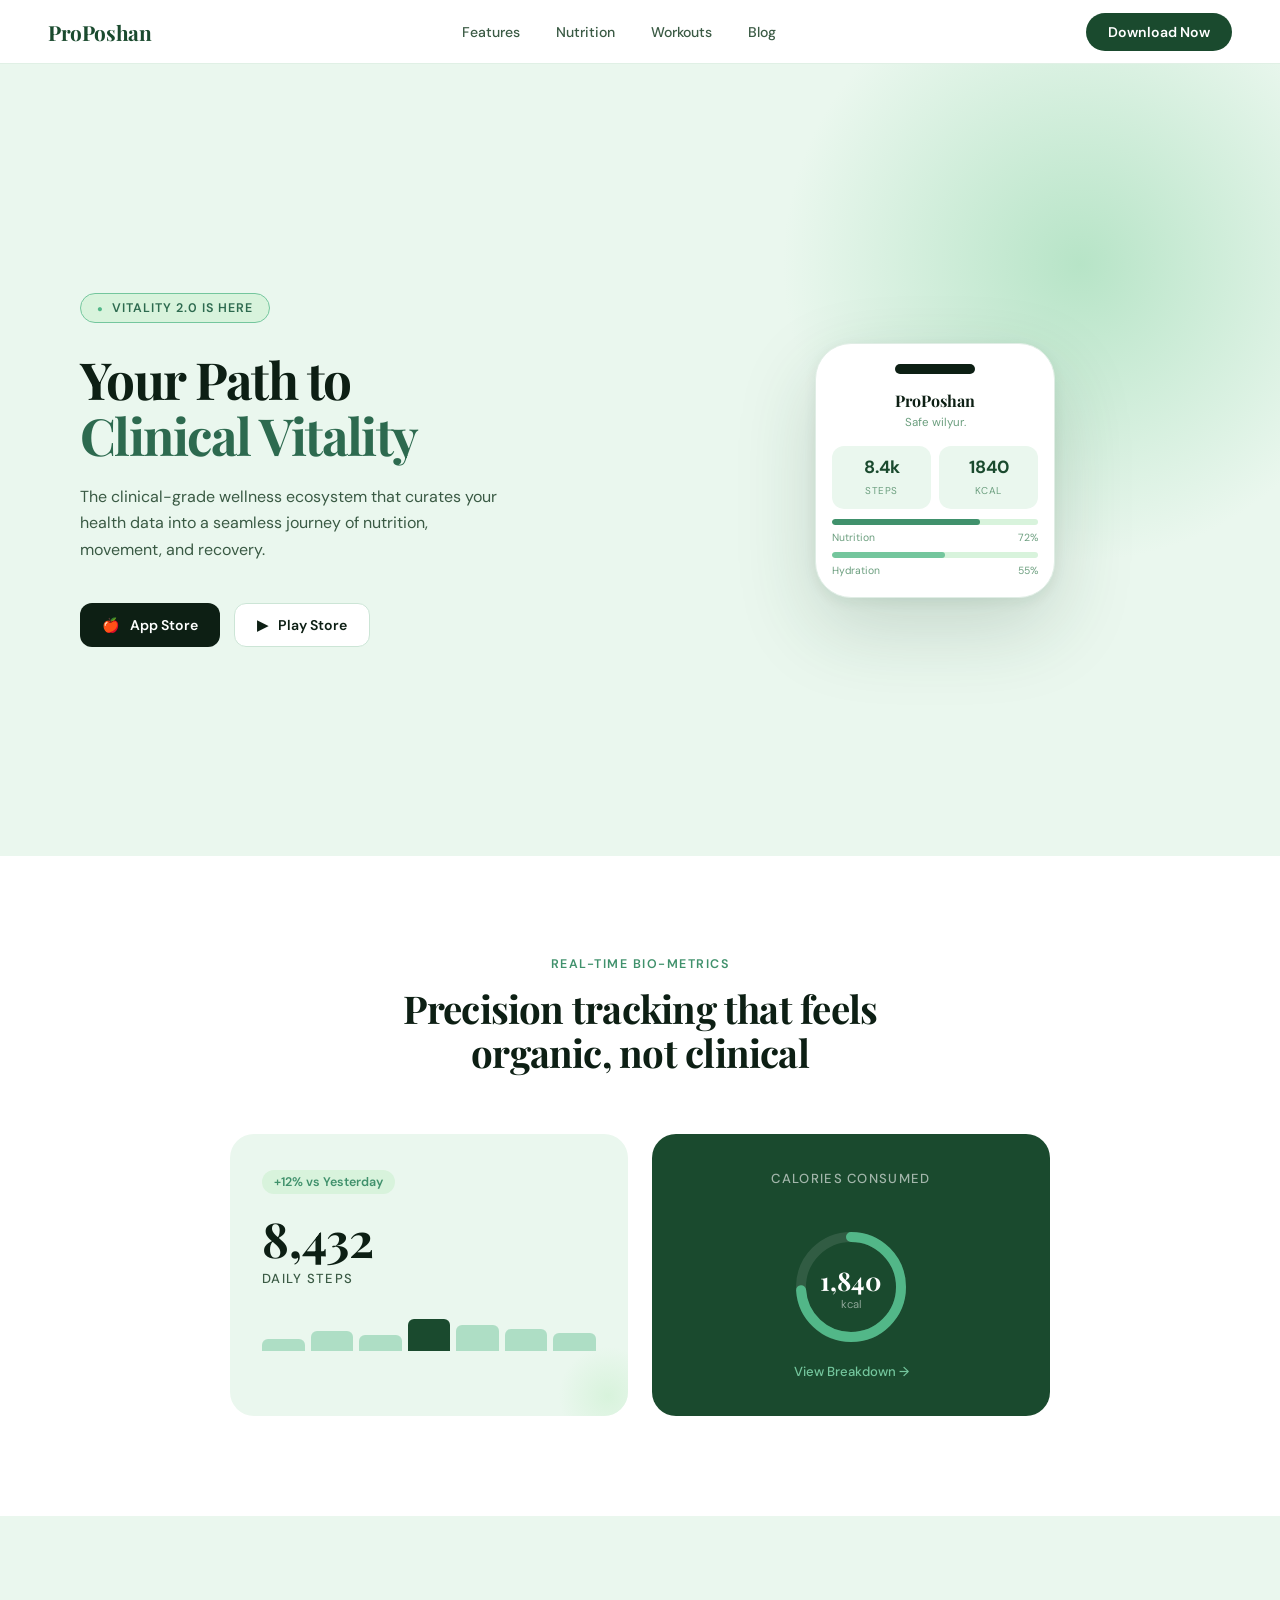
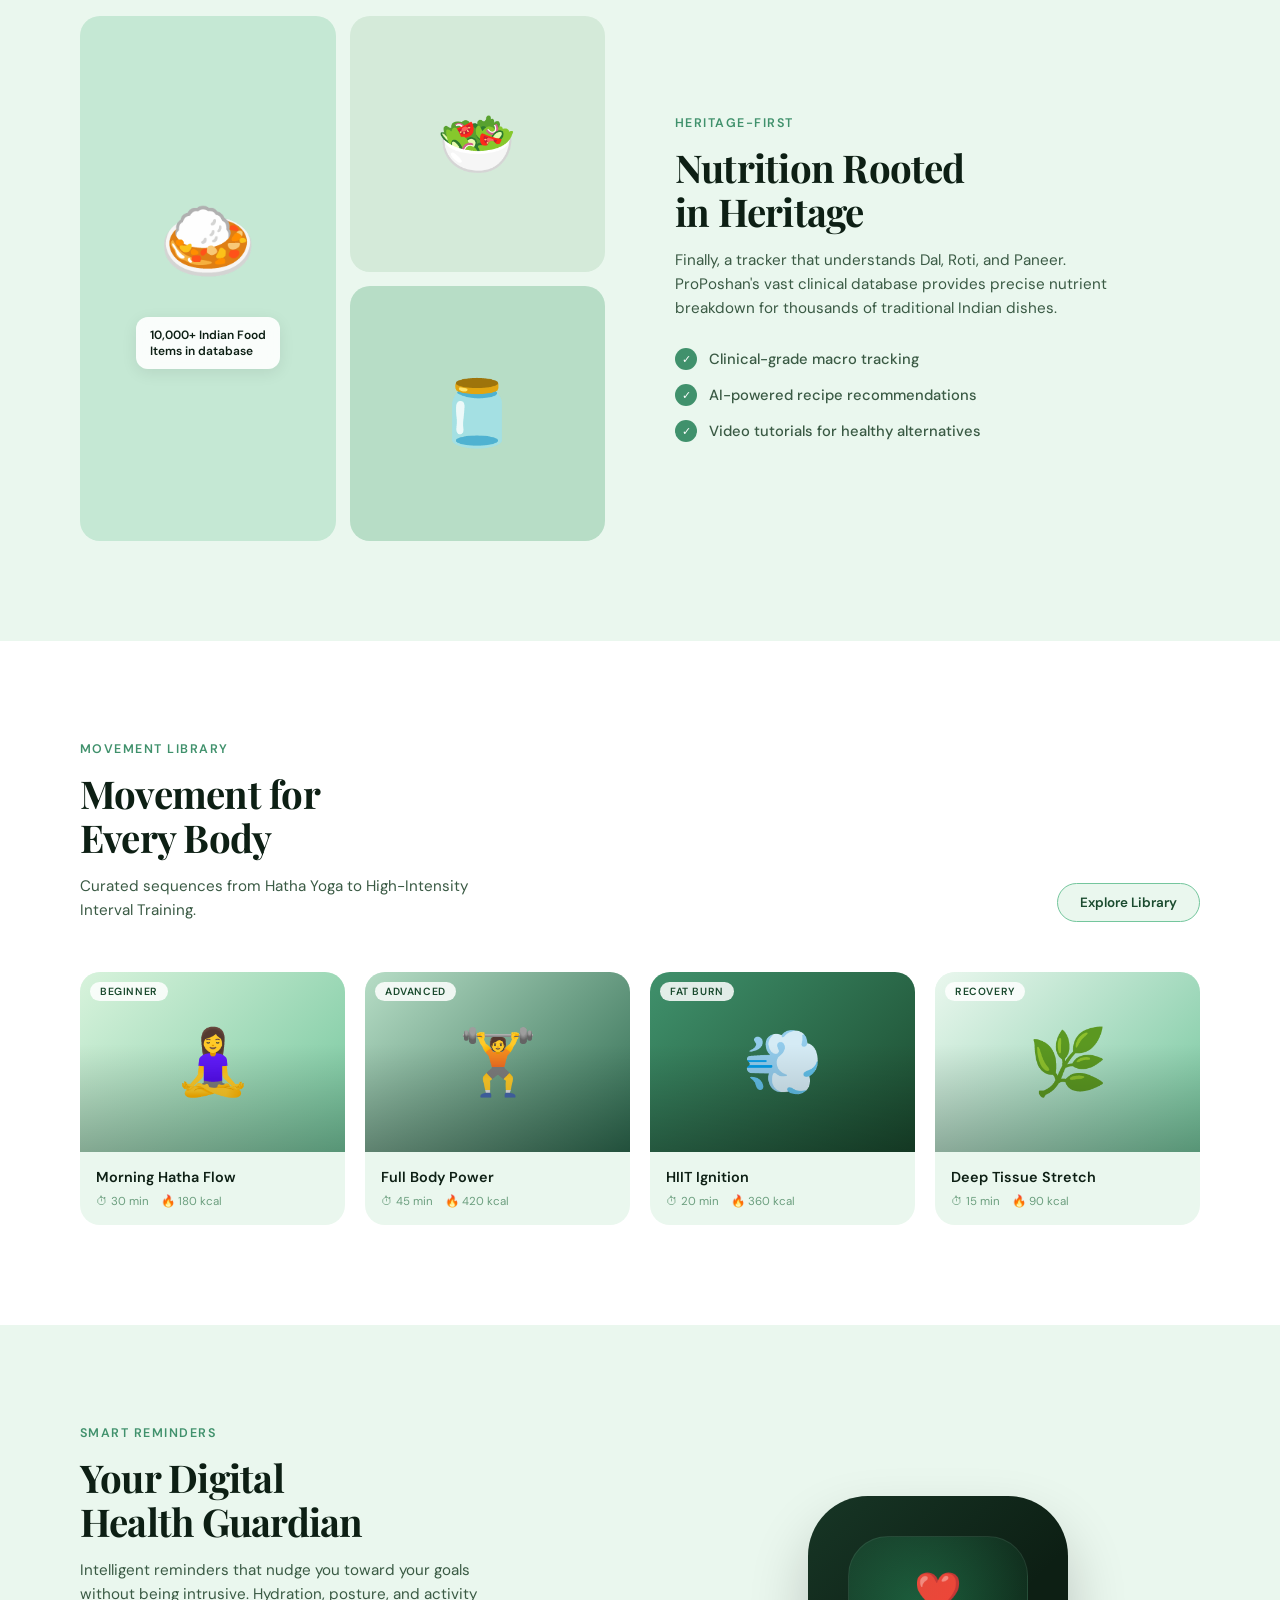
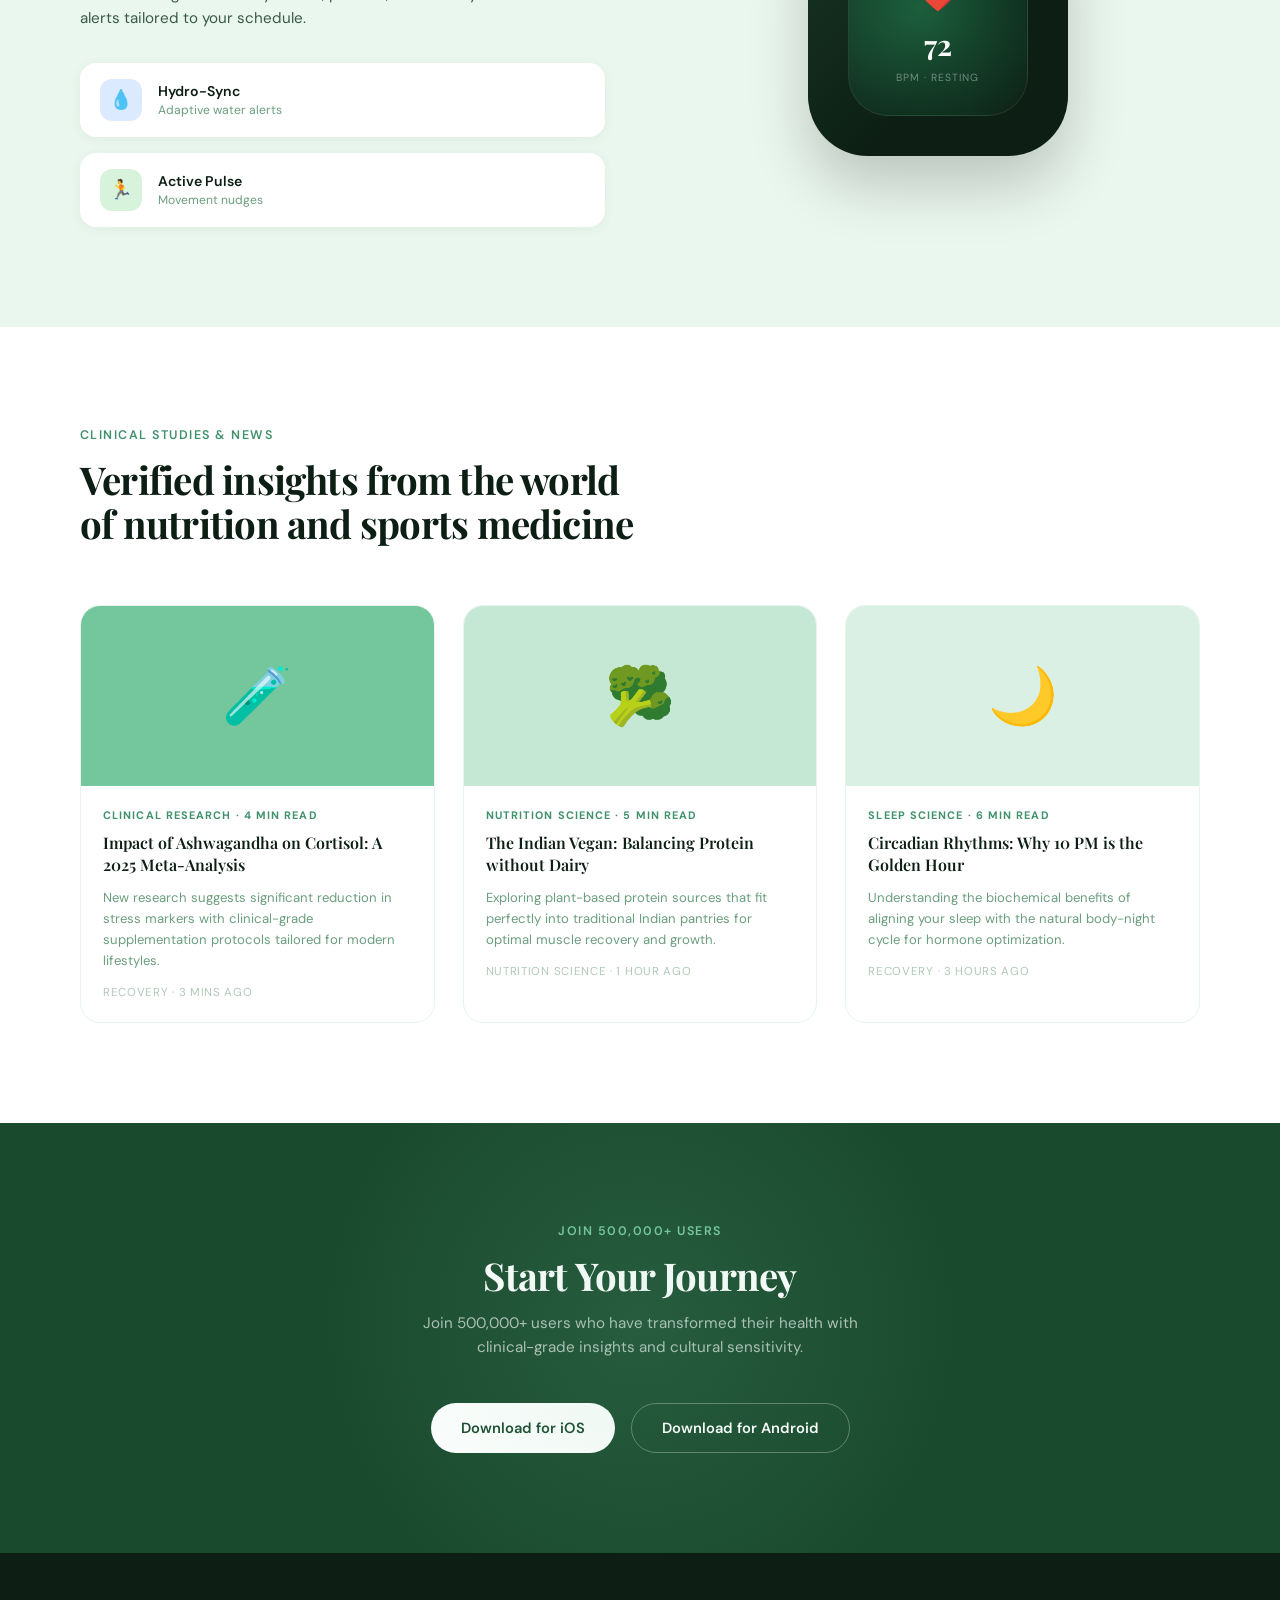
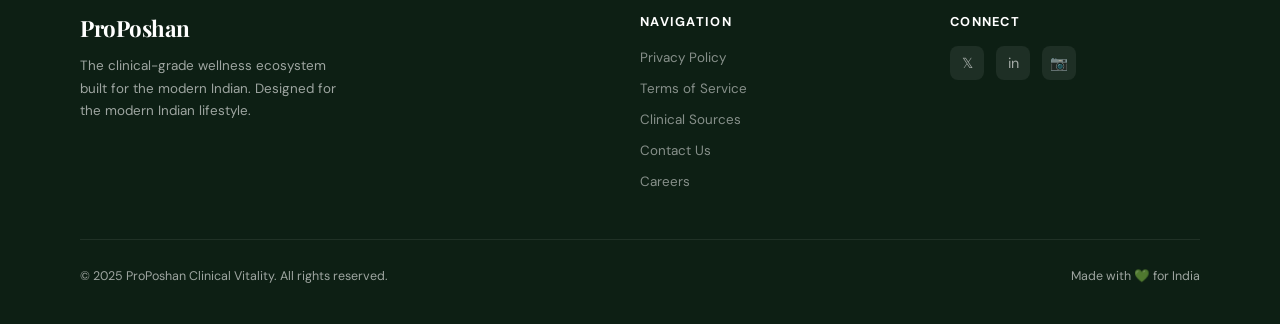
==== index.html @ 13b4c75a "Rename Homepage.html to index.html" ====
<!DOCTYPE html>
<html lang="en">
<head>
<meta charset="UTF-8">
<meta name="viewport" content="width=device-width, initial-scale=1.0">
<title>ProPoshan — Your Path to Clinical Vitality</title>
<link href="https://fonts.googleapis.com/css2?family=Playfair+Display:wght@400;600;700&family=DM+Sans:wght@300;400;500;600&display=swap" rel="stylesheet">
<style>
  :root {
    --green-deep: #1a4a2e;
    --green-mid: #2d6a4f;
    --green-bright: #40916c;
    --green-light: #74c69d;
    --green-pale: #d8f3dc;
    --green-bg: #eaf7ee;
    --white: #ffffff;
    --text-dark: #0d1f14;
    --text-mid: #3a5a44;
    --text-light: #6b9e7e;
    --accent: #52b788;
  }

  * { margin: 0; padding: 0; box-sizing: border-box; }

  body {
    font-family: 'DM Sans', sans-serif;
    background: var(--white);
    color: var(--text-dark);
    overflow-x: hidden;
  }

  /* NAV */
  nav {
    position: sticky;
    top: 0;
    z-index: 100;
    background: rgba(255,255,255,0.92);
    backdrop-filter: blur(14px);
    padding: 0 48px;
    height: 64px;
    display: flex;
    align-items: center;
    justify-content: space-between;
    border-bottom: 1px solid #e0f0e5;
  }
  .nav-logo {
    font-family: 'Playfair Display', serif;
    font-size: 1.3rem;
    font-weight: 700;
    color: var(--green-deep);
    letter-spacing: -0.02em;
  }
  .nav-links {
    display: flex;
    gap: 36px;
    list-style: none;
  }
  .nav-links a {
    text-decoration: none;
    font-size: 0.88rem;
    font-weight: 500;
    color: var(--text-mid);
    transition: color 0.2s;
  }
  .nav-links a:hover { color: var(--green-deep); }
  .nav-cta {
    background: var(--green-deep);
    color: var(--white);
    border: none;
    border-radius: 100px;
    padding: 10px 22px;
    font-size: 0.88rem;
    font-weight: 600;
    font-family: 'DM Sans', sans-serif;
    cursor: pointer;
    transition: background 0.2s, transform 0.15s;
  }
  .nav-cta:hover { background: var(--green-mid); transform: translateY(-1px); }

  /* HERO */
  .hero {
    background: var(--green-bg);
    min-height: 88vh;
    display: grid;
    grid-template-columns: 1fr 1fr;
    align-items: center;
    padding: 80px 80px 60px;
    gap: 60px;
    position: relative;
    overflow: hidden;
  }
  .hero::before {
    content: '';
    position: absolute;
    width: 600px; height: 600px;
    background: radial-gradient(circle, #b7e4c7 0%, transparent 70%);
    top: -100px; right: -100px;
    border-radius: 50%;
    pointer-events: none;
  }
  .hero-badge {
    display: inline-flex;
    align-items: center;
    gap: 8px;
    background: var(--green-pale);
    border: 1px solid var(--green-light);
    border-radius: 100px;
    padding: 6px 16px;
    font-size: 0.78rem;
    font-weight: 600;
    color: var(--green-mid);
    text-transform: uppercase;
    letter-spacing: 0.08em;
    margin-bottom: 28px;
  }
  .hero-badge::before { content: '●'; font-size: 0.6rem; color: var(--accent); }
  .hero-title {
    font-family: 'Playfair Display', serif;
    font-size: clamp(2.6rem, 4vw, 3.8rem);
    font-weight: 700;
    line-height: 1.1;
    color: var(--text-dark);
    margin-bottom: 20px;
    letter-spacing: -0.03em;
  }
  .hero-title span { color: var(--green-mid); }
  .hero-subtitle {
    font-size: 1rem;
    color: var(--text-mid);
    line-height: 1.65;
    max-width: 420px;
    margin-bottom: 40px;
    font-weight: 400;
  }
  .hero-buttons { display: flex; gap: 14px; }
  .btn-store {
    display: flex;
    align-items: center;
    gap: 10px;
    background: var(--text-dark);
    color: var(--white);
    border-radius: 12px;
    padding: 12px 22px;
    font-size: 0.88rem;
    font-weight: 600;
    font-family: 'DM Sans', sans-serif;
    cursor: pointer;
    border: none;
    transition: transform 0.15s, opacity 0.2s;
  }
  .btn-store:hover { transform: translateY(-2px); opacity: 0.9; }
  .btn-store.light {
    background: var(--white);
    color: var(--text-dark);
    border: 1.5px solid #cce5d6;
  }

  /* HERO PHONE MOCKUP */
  .hero-visual {
    display: flex;
    justify-content: center;
    align-items: center;
    position: relative;
    z-index: 1;
  }
  .phone-frame {
    width: 240px;
    background: var(--white);
    border-radius: 36px;
    box-shadow: 0 30px 80px rgba(26,74,46,0.18), 0 4px 16px rgba(26,74,46,0.08);
    padding: 20px 16px;
    position: relative;
    border: 1px solid #e0ede5;
    animation: float 3.5s ease-in-out infinite;
  }
  @keyframes float {
    0%, 100% { transform: translateY(0); }
    50% { transform: translateY(-10px); }
  }
  .phone-notch {
    width: 80px; height: 10px;
    background: var(--text-dark);
    border-radius: 10px;
    margin: 0 auto 16px;
  }
  .phone-app-name {
    font-family: 'Playfair Display', serif;
    font-size: 1rem;
    font-weight: 700;
    color: var(--text-dark);
    text-align: center;
    margin-bottom: 4px;
  }
  .phone-tagline {
    font-size: 0.72rem;
    color: var(--text-light);
    text-align: center;
    margin-bottom: 16px;
  }
  .phone-stat-row {
    display: flex;
    gap: 8px;
    margin-bottom: 10px;
  }
  .phone-stat {
    flex: 1;
    background: var(--green-bg);
    border-radius: 12px;
    padding: 10px;
    text-align: center;
  }
  .phone-stat .num {
    font-size: 1.1rem;
    font-weight: 700;
    color: var(--green-deep);
    display: block;
  }
  .phone-stat .lbl {
    font-size: 0.62rem;
    color: var(--text-light);
    text-transform: uppercase;
    letter-spacing: 0.05em;
  }
  .phone-progress-bar {
    background: var(--green-pale);
    border-radius: 100px;
    height: 6px;
    margin-bottom: 6px;
    overflow: hidden;
  }
  .phone-progress-fill {
    height: 100%;
    background: var(--green-bright);
    border-radius: 100px;
  }
  .phone-label-row {
    display: flex;
    justify-content: space-between;
    font-size: 0.65rem;
    color: var(--text-light);
    margin-top: 2px;
  }

  /* SECTION BASE */
  section { padding: 100px 80px; }
  .section-label {
    font-size: 0.78rem;
    font-weight: 600;
    text-transform: uppercase;
    letter-spacing: 0.12em;
    color: var(--green-bright);
    margin-bottom: 14px;
  }
  .section-title {
    font-family: 'Playfair Display', serif;
    font-size: clamp(2rem, 3vw, 2.8rem);
    font-weight: 700;
    color: var(--text-dark);
    letter-spacing: -0.02em;
    line-height: 1.15;
    margin-bottom: 14px;
  }
  .section-sub {
    font-size: 0.95rem;
    color: var(--text-mid);
    line-height: 1.6;
    max-width: 440px;
  }

  /* BIOMETRICS */
  .biometrics {
    background: var(--white);
    text-align: center;
  }
  .biometrics .section-sub { margin: 0 auto; }
  .bio-cards {
    display: grid;
    grid-template-columns: 1fr 1fr;
    gap: 24px;
    margin-top: 60px;
    max-width: 820px;
    margin-left: auto;
    margin-right: auto;
  }
  .bio-card {
    background: var(--green-bg);
    border-radius: 24px;
    padding: 36px 32px;
    text-align: left;
    position: relative;
    overflow: hidden;
    transition: transform 0.2s;
  }
  .bio-card:hover { transform: translateY(-4px); }
  .bio-card::after {
    content: '';
    position: absolute;
    bottom: -30px; right: -30px;
    width: 100px; height: 100px;
    background: radial-gradient(circle, var(--green-pale) 0%, transparent 70%);
    border-radius: 50%;
  }
  .bio-change {
    font-size: 0.78rem;
    font-weight: 600;
    color: var(--green-bright);
    background: var(--green-pale);
    border-radius: 100px;
    padding: 4px 12px;
    display: inline-block;
    margin-bottom: 20px;
  }
  .bio-big-num {
    font-family: 'Playfair Display', serif;
    font-size: 3rem;
    font-weight: 700;
    color: var(--text-dark);
    line-height: 1;
    margin-bottom: 8px;
  }
  .bio-label {
    font-size: 0.82rem;
    font-weight: 500;
    color: var(--text-mid);
    text-transform: uppercase;
    letter-spacing: 0.1em;
    margin-bottom: 24px;
  }
  .bio-bars { display: flex; gap: 6px; align-items: flex-end; height: 40px; }
  .bio-bar {
    flex: 1;
    border-radius: 6px 6px 0 0;
    background: var(--green-light);
    opacity: 0.5;
    transition: opacity 0.2s;
  }
  .bio-bar.active { opacity: 1; background: var(--green-deep); }

  .bio-ring-card {
    background: var(--green-deep);
    border-radius: 24px;
    padding: 36px 32px;
    text-align: left;
    position: relative;
    overflow: hidden;
    color: var(--white);
    display: flex;
    flex-direction: column;
    justify-content: center;
    align-items: center;
    gap: 16px;
  }
  .bio-ring-card .bio-label { color: rgba(255,255,255,0.6); }
  .ring-container {
    position: relative;
    width: 120px; height: 120px;
  }
  .ring-container svg { transform: rotate(-90deg); }
  .ring-center-text {
    position: absolute;
    inset: 0;
    display: flex;
    flex-direction: column;
    align-items: center;
    justify-content: center;
  }
  .ring-center-text .num {
    font-family: 'Playfair Display', serif;
    font-size: 1.6rem;
    font-weight: 700;
    color: var(--white);
  }
  .ring-center-text .unit { font-size: 0.7rem; color: rgba(255,255,255,0.5); }
  .view-breakdown {
    font-size: 0.82rem;
    font-weight: 500;
    color: var(--green-light);
    cursor: pointer;
  }

  /* NUTRITION */
  .nutrition {
    background: var(--green-bg);
    display: grid;
    grid-template-columns: 1fr 1fr;
    gap: 70px;
    align-items: center;
  }
  .nutrition-images {
    display: grid;
    grid-template-columns: 1fr 1fr;
    gap: 14px;
  }
  .nutrition-img {
    border-radius: 20px;
    overflow: hidden;
    aspect-ratio: 1;
    background: var(--green-light);
    display: flex;
    align-items: center;
    justify-content: center;
    font-size: 3rem;
  }
  .nutrition-img:first-child { grid-row: span 2; aspect-ratio: auto; }
  .nutrition-img img {
    width: 100%; height: 100%; object-fit: cover;
    display: block;
  }
  .db-badge {
    background: rgba(255,255,255,0.9);
    backdrop-filter: blur(10px);
    border-radius: 12px;
    padding: 10px 14px;
    font-size: 0.75rem;
    font-weight: 600;
    color: var(--text-dark);
    margin-top: 12px;
    display: inline-block;
    box-shadow: 0 4px 16px rgba(0,0,0,0.08);
  }
  .features-list { margin-top: 28px; display: flex; flex-direction: column; gap: 14px; }
  .feature-item {
    display: flex;
    align-items: center;
    gap: 12px;
    font-size: 0.92rem;
    color: var(--text-mid);
    font-weight: 500;
  }
  .feature-check {
    width: 22px; height: 22px;
    background: var(--green-bright);
    border-radius: 50%;
    display: flex; align-items: center; justify-content: center;
    flex-shrink: 0;
    color: white;
    font-size: 0.7rem;
  }

  /* MOVEMENT */
  .movement { background: var(--white); }
  .movement-header {
    display: flex;
    justify-content: space-between;
    align-items: flex-end;
    margin-bottom: 50px;
  }
  .explore-btn {
    background: var(--green-bg);
    border: 1.5px solid var(--green-light);
    border-radius: 100px;
    padding: 10px 22px;
    font-size: 0.84rem;
    font-weight: 600;
    color: var(--green-deep);
    cursor: pointer;
    font-family: 'DM Sans', sans-serif;
    transition: background 0.2s;
  }
  .explore-btn:hover { background: var(--green-pale); }
  .workout-grid {
    display: grid;
    grid-template-columns: repeat(4, 1fr);
    gap: 20px;
  }
  .workout-card {
    border-radius: 20px;
    overflow: hidden;
    background: var(--green-bg);
    transition: transform 0.2s;
    cursor: pointer;
  }
  .workout-card:hover { transform: scale(1.02); }
  .workout-thumb {
    height: 180px;
    background: var(--green-light);
    display: flex;
    align-items: center;
    justify-content: center;
    font-size: 4rem;
    position: relative;
    overflow: hidden;
  }
  .workout-thumb-bg {
    position: absolute;
    inset: 0;
    background: linear-gradient(to bottom, transparent 40%, rgba(0,0,0,0.25));
  }
  .workout-tag {
    position: absolute;
    top: 10px; left: 10px;
    background: rgba(255,255,255,0.85);
    border-radius: 100px;
    padding: 3px 10px;
    font-size: 0.65rem;
    font-weight: 600;
    color: var(--green-deep);
    text-transform: uppercase;
    letter-spacing: 0.06em;
  }
  .workout-info { padding: 16px; }
  .workout-name {
    font-weight: 600;
    font-size: 0.9rem;
    color: var(--text-dark);
    margin-bottom: 8px;
  }
  .workout-meta { display: flex; gap: 12px; }
  .workout-meta span {
    font-size: 0.72rem;
    color: var(--text-light);
    display: flex;
    align-items: center;
    gap: 4px;
  }

  /* GUARDIAN */
  .guardian {
    background: var(--green-bg);
    display: grid;
    grid-template-columns: 1fr 1fr;
    gap: 70px;
    align-items: center;
  }
  .guardian-content {}
  .guardian-features { display: flex; flex-direction: column; gap: 16px; margin-top: 32px; }
  .guardian-feature {
    display: flex;
    align-items: center;
    gap: 16px;
    background: var(--white);
    border-radius: 16px;
    padding: 16px 20px;
    box-shadow: 0 2px 12px rgba(26,74,46,0.06);
  }
  .guardian-feature .icon {
    width: 42px; height: 42px;
    border-radius: 12px;
    display: flex; align-items: center; justify-content: center;
    font-size: 1.2rem;
    flex-shrink: 0;
  }
  .icon-blue { background: #dbeafe; }
  .icon-green { background: var(--green-pale); }
  .guardian-feature .name {
    font-weight: 600;
    font-size: 0.88rem;
    color: var(--text-dark);
  }
  .guardian-feature .desc {
    font-size: 0.76rem;
    color: var(--text-light);
    margin-top: 2px;
  }
  .guardian-watch {
    display: flex;
    justify-content: center;
    align-items: center;
  }
  .watch-visual {
    width: 260px; height: 260px;
    background: var(--text-dark);
    border-radius: 60px;
    display: flex;
    align-items: center;
    justify-content: center;
    box-shadow: 0 30px 60px rgba(0,0,0,0.2);
    position: relative;
    overflow: hidden;
  }
  .watch-visual::before {
    content: '';
    position: absolute;
    inset: 0;
    background: linear-gradient(135deg, rgba(64,145,108,0.2) 0%, transparent 60%);
  }
  .watch-screen {
    width: 180px; height: 180px;
    background: radial-gradient(circle at 40% 40%, #1a5c3a, #0d1f14);
    border-radius: 40px;
    display: flex;
    flex-direction: column;
    align-items: center;
    justify-content: center;
    gap: 8px;
    border: 1px solid rgba(255,255,255,0.08);
  }
  .watch-heart { font-size: 2.4rem; }
  .watch-bpm {
    font-family: 'Playfair Display', serif;
    font-size: 1.8rem;
    font-weight: 700;
    color: var(--white);
  }
  .watch-bpm-label {
    font-size: 0.65rem;
    color: rgba(255,255,255,0.4);
    text-transform: uppercase;
    letter-spacing: 0.1em;
  }

  /* NEWS */
  .news { background: var(--white); }
  .news-grid {
    display: grid;
    grid-template-columns: repeat(3, 1fr);
    gap: 28px;
    margin-top: 60px;
  }
  .news-card {
    border-radius: 20px;
    overflow: hidden;
    border: 1px solid #e8f4ec;
    transition: box-shadow 0.2s;
    cursor: pointer;
  }
  .news-card:hover { box-shadow: 0 12px 40px rgba(26,74,46,0.1); }
  .news-thumb {
    height: 180px;
    background: var(--green-light);
    display: flex;
    align-items: center;
    justify-content: center;
    font-size: 3.5rem;
  }
  .news-body { padding: 22px; }
  .news-tag {
    font-size: 0.68rem;
    font-weight: 700;
    color: var(--green-bright);
    text-transform: uppercase;
    letter-spacing: 0.1em;
    margin-bottom: 10px;
  }
  .news-title {
    font-family: 'Playfair Display', serif;
    font-size: 1rem;
    font-weight: 600;
    color: var(--text-dark);
    line-height: 1.4;
    margin-bottom: 10px;
  }
  .news-excerpt {
    font-size: 0.82rem;
    color: var(--text-light);
    line-height: 1.6;
    margin-bottom: 14px;
  }
  .news-meta {
    font-size: 0.72rem;
    color: #b0c8b8;
    text-transform: uppercase;
    letter-spacing: 0.06em;
  }

  /* CTA */
  .cta-section {
    background: var(--green-deep);
    text-align: center;
    padding: 100px 80px;
    position: relative;
    overflow: hidden;
  }
  .cta-section::before {
    content: '';
    position: absolute;
    top: -150px; left: 50%;
    transform: translateX(-50%);
    width: 700px; height: 700px;
    background: radial-gradient(circle, rgba(116,198,157,0.15) 0%, transparent 65%);
    border-radius: 50%;
    pointer-events: none;
  }
  .cta-section .section-title { color: var(--white); }
  .cta-section .section-sub { color: rgba(255,255,255,0.65); margin: 0 auto 44px; max-width: 480px; }
  .cta-buttons { display: flex; gap: 16px; justify-content: center; }
  .cta-btn {
    border-radius: 100px;
    padding: 14px 30px;
    font-size: 0.92rem;
    font-weight: 600;
    font-family: 'DM Sans', sans-serif;
    cursor: pointer;
    border: none;
    transition: transform 0.15s, opacity 0.2s;
  }
  .cta-btn:hover { transform: translateY(-2px); opacity: 0.9; }
  .cta-btn.primary { background: var(--white); color: var(--green-deep); }
  .cta-btn.secondary {
    background: transparent;
    color: var(--white);
    border: 1.5px solid rgba(255,255,255,0.3);
  }

  /* FOOTER */
  footer {
    background: #0d1f14;
    color: rgba(255,255,255,0.6);
    padding: 60px 80px 40px;
  }
  .footer-grid {
    display: grid;
    grid-template-columns: 2fr 1fr 1fr;
    gap: 60px;
    margin-bottom: 48px;
  }
  .footer-brand .nav-logo { color: var(--white); font-size: 1.4rem; margin-bottom: 12px; display: block; }
  .footer-brand p { font-size: 0.84rem; line-height: 1.65; max-width: 260px; }
  .footer-col h4 {
    font-size: 0.8rem;
    font-weight: 700;
    text-transform: uppercase;
    letter-spacing: 0.1em;
    color: var(--white);
    margin-bottom: 16px;
  }
  .footer-col ul { list-style: none; display: flex; flex-direction: column; gap: 10px; }
  .footer-col ul li a {
    text-decoration: none;
    font-size: 0.84rem;
    color: rgba(255,255,255,0.5);
    transition: color 0.2s;
  }
  .footer-col ul li a:hover { color: var(--green-light); }
  .footer-bottom {
    border-top: 1px solid rgba(255,255,255,0.08);
    padding-top: 28px;
    display: flex;
    justify-content: space-between;
    align-items: center;
    font-size: 0.78rem;
  }
  .social-links { display: flex; gap: 12px; }
  .social-link {
    width: 34px; height: 34px;
    border-radius: 8px;
    background: rgba(255,255,255,0.07);
    display: flex; align-items: center; justify-content: center;
    cursor: pointer;
    transition: background 0.2s;
    font-size: 0.9rem;
  }
  .social-link:hover { background: rgba(255,255,255,0.14); }

  /* ANIMATIONS */
  @keyframes fadeInUp {
    from { opacity: 0; transform: translateY(28px); }
    to { opacity: 1; transform: translateY(0); }
  }
  .hero-content > * {
    animation: fadeInUp 0.6s ease both;
  }
  .hero-content > *:nth-child(1) { animation-delay: 0.05s; }
  .hero-content > *:nth-child(2) { animation-delay: 0.15s; }
  .hero-content > *:nth-child(3) { animation-delay: 0.25s; }
  .hero-content > *:nth-child(4) { animation-delay: 0.35s; }

  /* RESPONSIVE HELPERS */
  @media (max-width: 900px) {
    nav { padding: 0 24px; }
    section { padding: 70px 28px; }
    .hero { grid-template-columns: 1fr; padding: 60px 28px; text-align: center; }
    .hero-subtitle { margin: 0 auto 36px; }
    .hero-buttons { justify-content: center; }
    .hero-visual { display: none; }
    .nutrition, .guardian { grid-template-columns: 1fr; }
    .bio-cards { grid-template-columns: 1fr; }
    .workout-grid { grid-template-columns: 1fr 1fr; }
    .news-grid { grid-template-columns: 1fr; }
    .footer-grid { grid-template-columns: 1fr; gap: 36px; }
    .movement-header { flex-direction: column; align-items: flex-start; gap: 16px; }
  }
</style>
</head>
<body>

<!-- NAV -->
<nav>
  <span class="nav-logo">ProPoshan</span>
  <ul class="nav-links">
    <li><a href="#">Features</a></li>
    <li><a href="#">Nutrition</a></li>
    <li><a href="#">Workouts</a></li>
    <li><a href="#">Blog</a></li>
  </ul>
  <button class="nav-cta">Download Now</button>
</nav>

<!-- HERO -->
<section class="hero" style="padding: 80px 80px 60px;">
  <div class="hero-content">
    <div class="hero-badge">Vitality 2.0 is here</div>
    <h1 class="hero-title">Your Path to<br><span>Clinical Vitality</span></h1>
    <p class="hero-subtitle">The clinical-grade wellness ecosystem that curates your health data into a seamless journey of nutrition, movement, and recovery.</p>
    <div class="hero-buttons">
      <button class="btn-store">
        <span>🍎</span> App Store
      </button>
      <button class="btn-store light">
        <span>▶</span> Play Store
      </button>
    </div>
  </div>
  <div class="hero-visual">
    <div class="phone-frame">
      <div class="phone-notch"></div>
      <div class="phone-app-name">ProPoshan</div>
      <div class="phone-tagline">Safe wilyur.</div>
      <div class="phone-stat-row">
        <div class="phone-stat">
          <span class="num">8.4k</span>
          <span class="lbl">Steps</span>
        </div>
        <div class="phone-stat">
          <span class="num">1840</span>
          <span class="lbl">kcal</span>
        </div>
      </div>
      <div class="phone-progress-bar"><div class="phone-progress-fill" style="width:72%"></div></div>
      <div class="phone-label-row"><span>Nutrition</span><span>72%</span></div>
      <div style="height:8px"></div>
      <div class="phone-progress-bar"><div class="phone-progress-fill" style="width:55%;background:#74c69d"></div></div>
      <div class="phone-label-row"><span>Hydration</span><span>55%</span></div>
    </div>
  </div>
</section>

<!-- BIOMETRICS -->
<section class="biometrics">
  <div class="section-label">Real-time Bio-Metrics</div>
  <h2 class="section-title">Precision tracking that feels<br>organic, not clinical</h2>
  <div class="bio-cards">
    <div class="bio-card">
      <span class="bio-change">+12% vs Yesterday</span>
      <div class="bio-big-num">8,432</div>
      <div class="bio-label">Daily Steps</div>
      <div class="bio-bars">
        <div class="bio-bar" style="height:30%"></div>
        <div class="bio-bar" style="height:50%"></div>
        <div class="bio-bar" style="height:40%"></div>
        <div class="bio-bar active" style="height:80%"></div>
        <div class="bio-bar" style="height:65%"></div>
        <div class="bio-bar" style="height:55%"></div>
        <div class="bio-bar" style="height:45%"></div>
      </div>
    </div>
    <div class="bio-ring-card">
      <div class="bio-label">Calories Consumed</div>
      <div class="ring-container">
        <svg width="120" height="120" viewBox="0 0 120 120">
          <circle cx="60" cy="60" r="50" fill="none" stroke="rgba(255,255,255,0.1)" stroke-width="10"/>
          <circle cx="60" cy="60" r="50" fill="none" stroke="#52b788" stroke-width="10"
            stroke-dasharray="314" stroke-dashoffset="82" stroke-linecap="round"/>
        </svg>
        <div class="ring-center-text">
          <span class="num">1,840</span>
          <span class="unit">kcal</span>
        </div>
      </div>
      <div class="view-breakdown">View Breakdown →</div>
    </div>
  </div>
</section>

<!-- NUTRITION -->
<section class="nutrition">
  <div class="nutrition-images">
    <div class="nutrition-img" style="height:100%;background:#c5e8d4;font-size:5rem;flex-direction:column;gap:12px;">
      🍛
      <div class="db-badge">10,000+ Indian Food<br>Items in database</div>
    </div>
    <div class="nutrition-img" style="background:#d4ead9;font-size:4rem;">🥗</div>
    <div class="nutrition-img" style="background:#b7ddc6;font-size:4rem;">🫙</div>
  </div>
  <div>
    <div class="section-label">Heritage-First</div>
    <h2 class="section-title">Nutrition Rooted<br>in Heritage</h2>
    <p class="section-sub">Finally, a tracker that understands Dal, Roti, and Paneer. ProPoshan's vast clinical database provides precise nutrient breakdown for thousands of traditional Indian dishes.</p>
    <div class="features-list">
      <div class="feature-item">
        <div class="feature-check">✓</div>
        Clinical-grade macro tracking
      </div>
      <div class="feature-item">
        <div class="feature-check">✓</div>
        AI-powered recipe recommendations
      </div>
      <div class="feature-item">
        <div class="feature-check">✓</div>
        Video tutorials for healthy alternatives
      </div>
    </div>
  </div>
</section>

<!-- MOVEMENT -->
<section class="movement">
  <div class="movement-header">
    <div>
      <div class="section-label">Movement Library</div>
      <h2 class="section-title">Movement for<br>Every Body</h2>
      <p class="section-sub">Curated sequences from Hatha Yoga to High-Intensity Interval Training.</p>
    </div>
    <button class="explore-btn">Explore Library</button>
  </div>
  <div class="workout-grid">
    <div class="workout-card">
      <div class="workout-thumb" style="background:linear-gradient(135deg,#d8f3dc,#74c69d);">
        🧘‍♀️
        <div class="workout-thumb-bg"></div>
        <div class="workout-tag">Beginner</div>
      </div>
      <div class="workout-info">
        <div class="workout-name">Morning Hatha Flow</div>
        <div class="workout-meta">
          <span>⏱ 30 min</span>
          <span>🔥 180 kcal</span>
        </div>
      </div>
    </div>
    <div class="workout-card">
      <div class="workout-thumb" style="background:linear-gradient(135deg,#b7ddc6,#2d6a4f);">
        🏋️
        <div class="workout-thumb-bg"></div>
        <div class="workout-tag">Advanced</div>
      </div>
      <div class="workout-info">
        <div class="workout-name">Full Body Power</div>
        <div class="workout-meta">
          <span>⏱ 45 min</span>
          <span>🔥 420 kcal</span>
        </div>
      </div>
    </div>
    <div class="workout-card">
      <div class="workout-thumb" style="background:linear-gradient(135deg,#40916c,#1a4a2e);">
        💨
        <div class="workout-thumb-bg"></div>
        <div class="workout-tag">Fat Burn</div>
      </div>
      <div class="workout-info">
        <div class="workout-name">HIIT Ignition</div>
        <div class="workout-meta">
          <span>⏱ 20 min</span>
          <span>🔥 360 kcal</span>
        </div>
      </div>
    </div>
    <div class="workout-card">
      <div class="workout-thumb" style="background:linear-gradient(135deg,#eaf7ee,#74c69d);">
        🌿
        <div class="workout-thumb-bg"></div>
        <div class="workout-tag">Recovery</div>
      </div>
      <div class="workout-info">
        <div class="workout-name">Deep Tissue Stretch</div>
        <div class="workout-meta">
          <span>⏱ 15 min</span>
          <span>🔥 90 kcal</span>
        </div>
      </div>
    </div>
  </div>
</section>

<!-- GUARDIAN -->
<section class="guardian">
  <div class="guardian-content">
    <div class="section-label">Smart Reminders</div>
    <h2 class="section-title">Your Digital<br>Health Guardian</h2>
    <p class="section-sub">Intelligent reminders that nudge you toward your goals without being intrusive. Hydration, posture, and activity alerts tailored to your schedule.</p>
    <div class="guardian-features">
      <div class="guardian-feature">
        <div class="icon icon-blue">💧</div>
        <div>
          <div class="name">Hydro-Sync</div>
          <div class="desc">Adaptive water alerts</div>
        </div>
      </div>
      <div class="guardian-feature">
        <div class="icon icon-green">🏃</div>
        <div>
          <div class="name">Active Pulse</div>
          <div class="desc">Movement nudges</div>
        </div>
      </div>
    </div>
  </div>
  <div class="guardian-watch">
    <div class="watch-visual">
      <div class="watch-screen">
        <div class="watch-heart">❤️</div>
        <div class="watch-bpm">72</div>
        <div class="watch-bpm-label">BPM · Resting</div>
      </div>
    </div>
  </div>
</section>

<!-- NEWS -->
<section class="news">
  <div class="section-label">Clinical Studies & News</div>
  <h2 class="section-title">Verified insights from the world<br>of nutrition and sports medicine</h2>
  <div class="news-grid">
    <div class="news-card">
      <div class="news-thumb">🧪</div>
      <div class="news-body">
        <div class="news-tag">Clinical Research · 4 min read</div>
        <div class="news-title">Impact of Ashwagandha on Cortisol: A 2025 Meta-Analysis</div>
        <div class="news-excerpt">New research suggests significant reduction in stress markers with clinical-grade supplementation protocols tailored for modern lifestyles.</div>
        <div class="news-meta">Recovery · 3 mins ago</div>
      </div>
    </div>
    <div class="news-card">
      <div class="news-thumb" style="background:#c5e8d4;">🥦</div>
      <div class="news-body">
        <div class="news-tag">Nutrition Science · 5 min read</div>
        <div class="news-title">The Indian Vegan: Balancing Protein without Dairy</div>
        <div class="news-excerpt">Exploring plant-based protein sources that fit perfectly into traditional Indian pantries for optimal muscle recovery and growth.</div>
        <div class="news-meta">Nutrition Science · 1 hour ago</div>
      </div>
    </div>
    <div class="news-card">
      <div class="news-thumb" style="background:#daf0e4;">🌙</div>
      <div class="news-body">
        <div class="news-tag">Sleep Science · 6 min read</div>
        <div class="news-title">Circadian Rhythms: Why 10 PM is the Golden Hour</div>
        <div class="news-excerpt">Understanding the biochemical benefits of aligning your sleep with the natural body-night cycle for hormone optimization.</div>
        <div class="news-meta">Recovery · 3 hours ago</div>
      </div>
    </div>
  </div>
</section>

<!-- CTA -->
<section class="cta-section">
  <div class="section-label" style="color:var(--green-light);">Join 500,000+ Users</div>
  <h2 class="section-title">Start Your Journey</h2>
  <p class="section-sub">Join 500,000+ users who have transformed their health with clinical-grade insights and cultural sensitivity.</p>
  <div class="cta-buttons">
    <button class="cta-btn primary">Download for iOS</button>
    <button class="cta-btn secondary">Download for Android</button>
  </div>
</section>

<!-- FOOTER -->
<footer>
  <div class="footer-grid">
    <div class="footer-brand">
      <span class="nav-logo">ProPoshan</span>
      <p>The clinical-grade wellness ecosystem built for the modern Indian. Designed for the modern Indian lifestyle.</p>
    </div>
    <div class="footer-col">
      <h4>Navigation</h4>
      <ul>
        <li><a href="#">Privacy Policy</a></li>
        <li><a href="#">Terms of Service</a></li>
        <li><a href="#">Clinical Sources</a></li>
        <li><a href="#">Contact Us</a></li>
        <li><a href="#">Careers</a></li>
      </ul>
    </div>
    <div class="footer-col">
      <h4>Connect</h4>
      <div class="social-links">
        <div class="social-link">𝕏</div>
        <div class="social-link">in</div>
        <div class="social-link">📷</div>
      </div>
    </div>
  </div>
  <div class="footer-bottom">
    <span>© 2025 ProPoshan Clinical Vitality. All rights reserved.</span>
    <span>Made with 💚 for India</span>
  </div>
</footer>

</body>
</html>
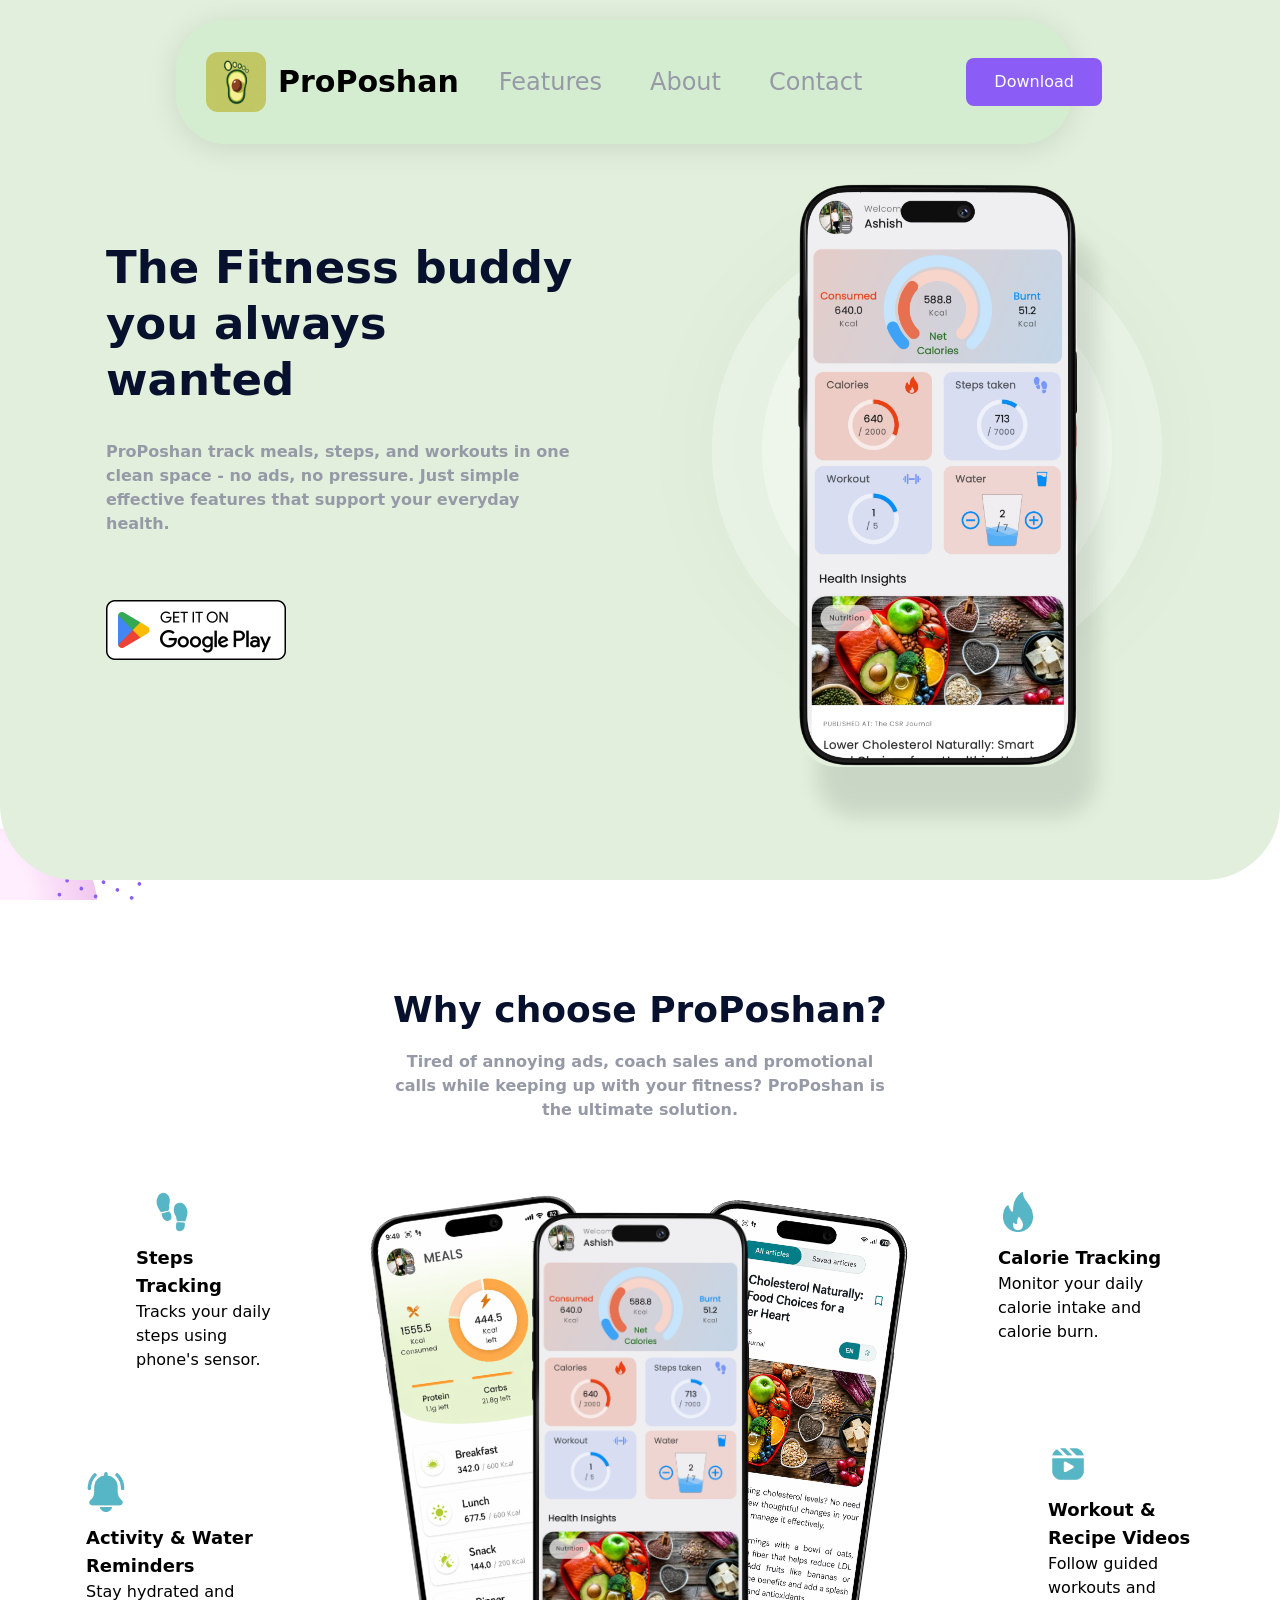
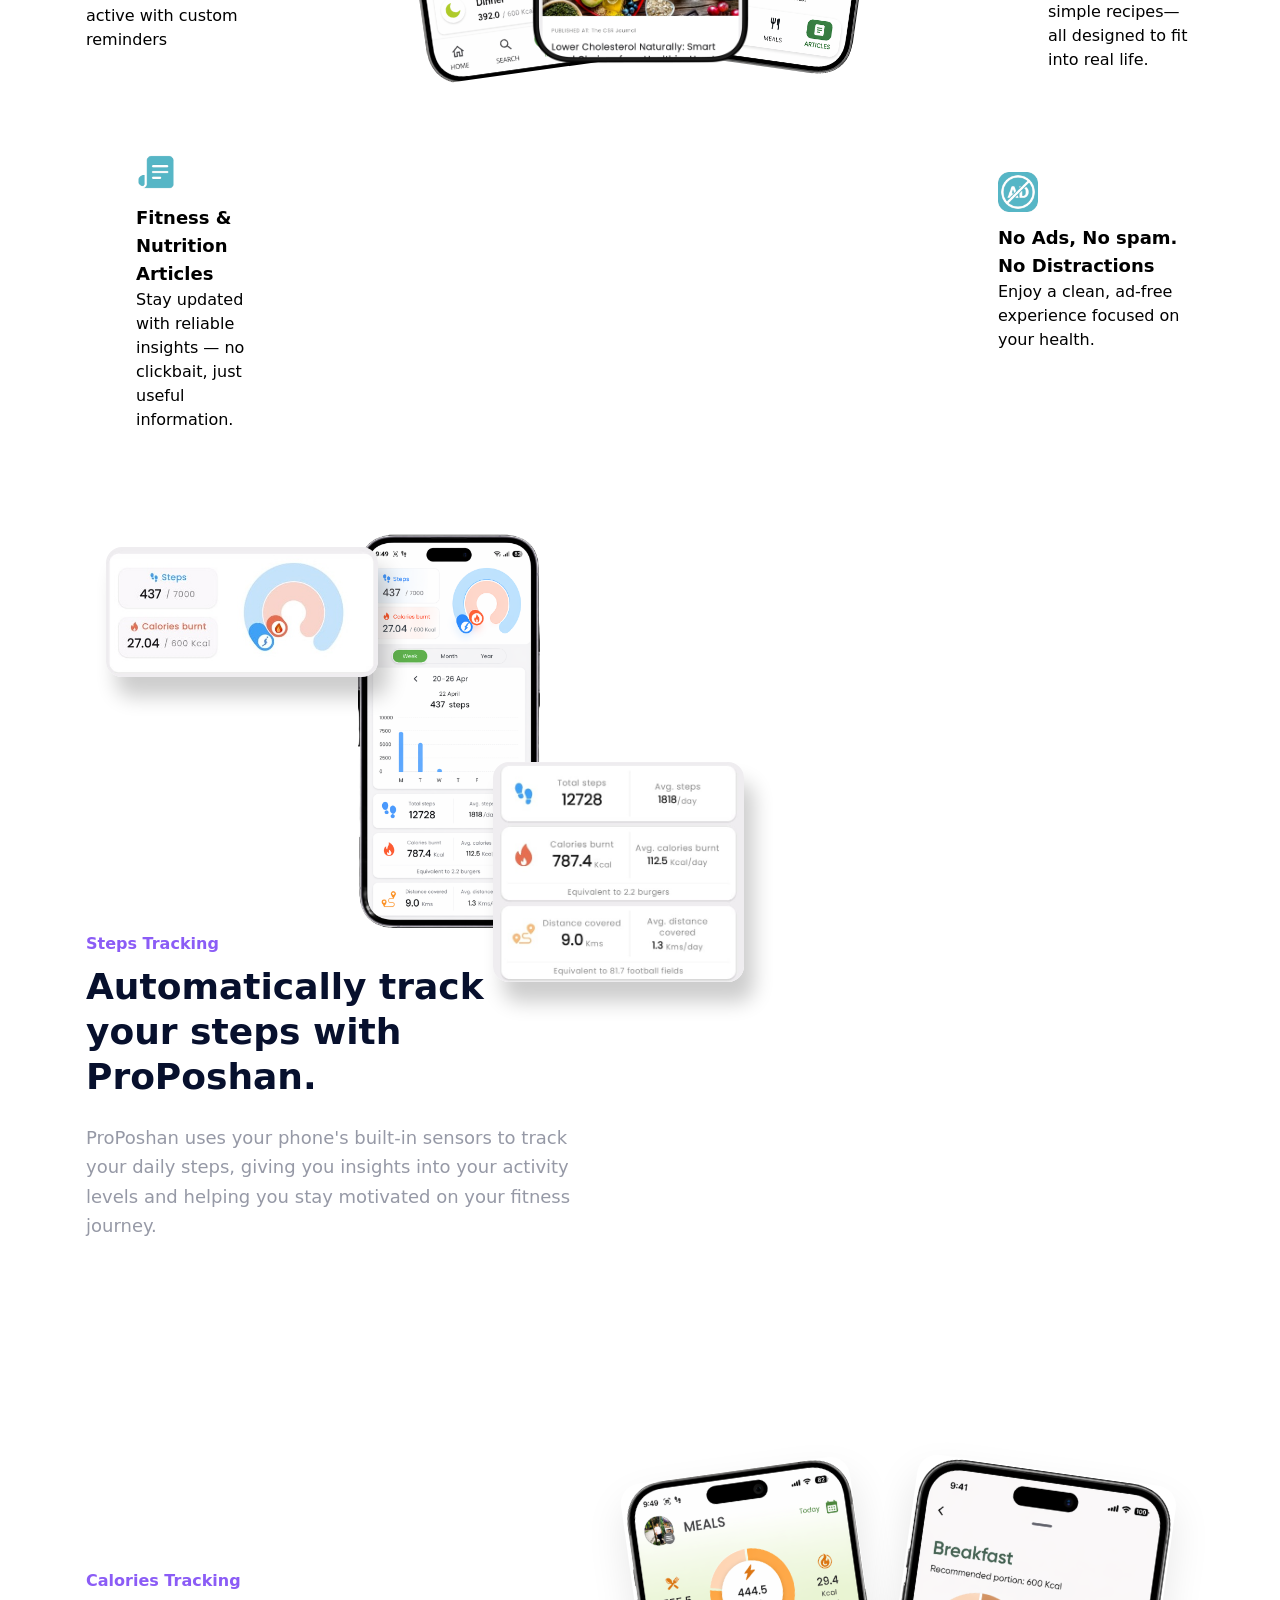
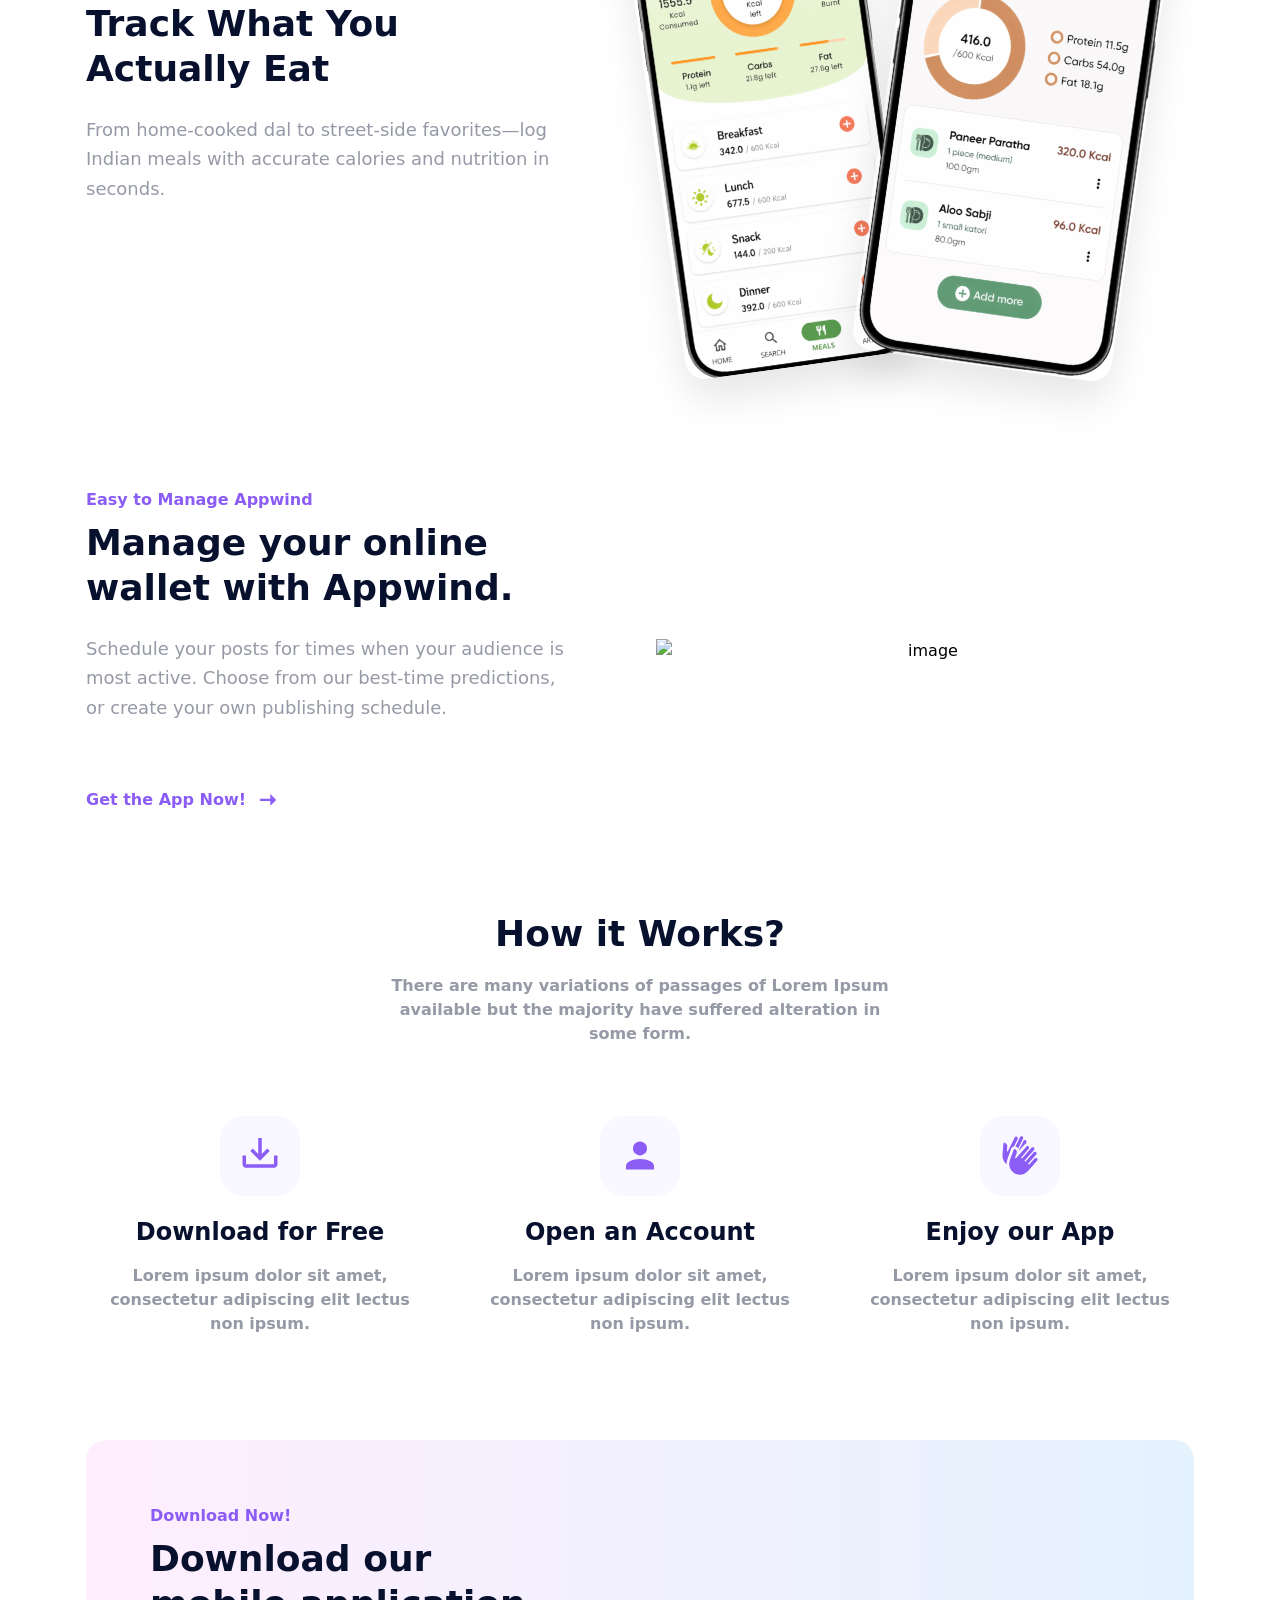
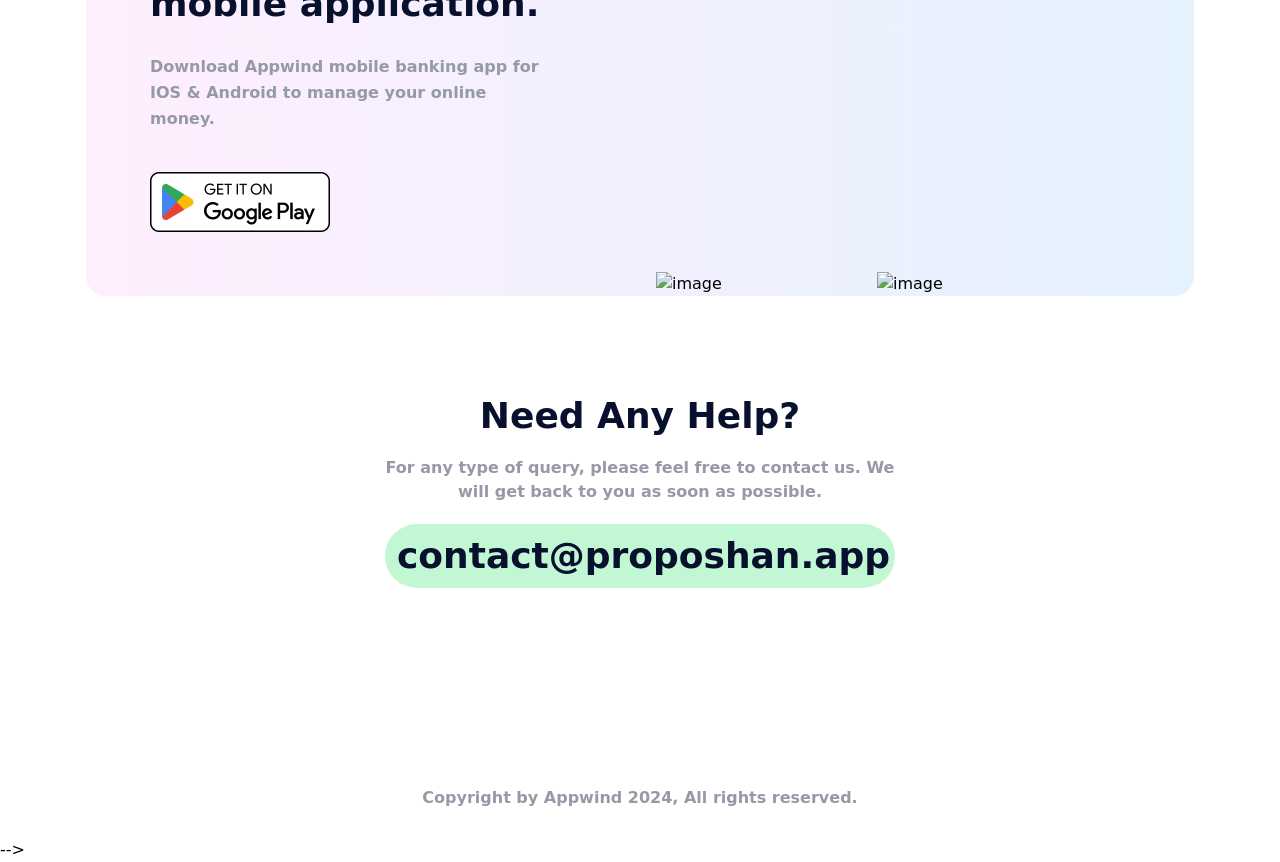
==== commit 2dd70a05: "Add files via upload" ====
--- a/index.html
+++ b/index.html
@@ -1,1079 +1,2257 @@
-<!DOCTYPE html>
-<html lang="en">
+<!doctype html>
+<html lang="en" class="font-roboto">
+
 <head>
-<meta charset="UTF-8">
-<meta name="viewport" content="width=device-width, initial-scale=1.0">
-<title>ProPoshan — Your Path to Clinical Vitality</title>
-<link href="https://fonts.googleapis.com/css2?family=Playfair+Display:wght@400;600;700&family=DM+Sans:wght@300;400;500;600&display=swap" rel="stylesheet">
-<style>
-  :root {
-    --green-deep: #1a4a2e;
-    --green-mid: #2d6a4f;
-    --green-bright: #40916c;
-    --green-light: #74c69d;
-    --green-pale: #d8f3dc;
-    --green-bg: #eaf7ee;
-    --white: #ffffff;
-    --text-dark: #0d1f14;
-    --text-mid: #3a5a44;
-    --text-light: #6b9e7e;
-    --accent: #52b788;
-  }
-
-  * { margin: 0; padding: 0; box-sizing: border-box; }
-
-  body {
-    font-family: 'DM Sans', sans-serif;
-    background: var(--white);
-    color: var(--text-dark);
-    overflow-x: hidden;
-  }
-
-  /* NAV */
-  nav {
-    position: sticky;
-    top: 0;
-    z-index: 100;
-    background: rgba(255,255,255,0.92);
-    backdrop-filter: blur(14px);
-    padding: 0 48px;
-    height: 64px;
-    display: flex;
-    align-items: center;
-    justify-content: space-between;
-    border-bottom: 1px solid #e0f0e5;
-  }
-  .nav-logo {
-    font-family: 'Playfair Display', serif;
-    font-size: 1.3rem;
-    font-weight: 700;
-    color: var(--green-deep);
-    letter-spacing: -0.02em;
-  }
-  .nav-links {
-    display: flex;
-    gap: 36px;
-    list-style: none;
-  }
-  .nav-links a {
-    text-decoration: none;
-    font-size: 0.88rem;
-    font-weight: 500;
-    color: var(--text-mid);
-    transition: color 0.2s;
-  }
-  .nav-links a:hover { color: var(--green-deep); }
-  .nav-cta {
-    background: var(--green-deep);
-    color: var(--white);
-    border: none;
-    border-radius: 100px;
-    padding: 10px 22px;
-    font-size: 0.88rem;
-    font-weight: 600;
-    font-family: 'DM Sans', sans-serif;
-    cursor: pointer;
-    transition: background 0.2s, transform 0.15s;
-  }
-  .nav-cta:hover { background: var(--green-mid); transform: translateY(-1px); }
-
-  /* HERO */
-  .hero {
-    background: var(--green-bg);
-    min-height: 88vh;
-    display: grid;
-    grid-template-columns: 1fr 1fr;
-    align-items: center;
-    padding: 80px 80px 60px;
-    gap: 60px;
-    position: relative;
-    overflow: hidden;
-  }
-  .hero::before {
-    content: '';
-    position: absolute;
-    width: 600px; height: 600px;
-    background: radial-gradient(circle, #b7e4c7 0%, transparent 70%);
-    top: -100px; right: -100px;
-    border-radius: 50%;
-    pointer-events: none;
-  }
-  .hero-badge {
-    display: inline-flex;
-    align-items: center;
-    gap: 8px;
-    background: var(--green-pale);
-    border: 1px solid var(--green-light);
-    border-radius: 100px;
-    padding: 6px 16px;
-    font-size: 0.78rem;
-    font-weight: 600;
-    color: var(--green-mid);
-    text-transform: uppercase;
-    letter-spacing: 0.08em;
-    margin-bottom: 28px;
-  }
-  .hero-badge::before { content: '●'; font-size: 0.6rem; color: var(--accent); }
-  .hero-title {
-    font-family: 'Playfair Display', serif;
-    font-size: clamp(2.6rem, 4vw, 3.8rem);
-    font-weight: 700;
-    line-height: 1.1;
-    color: var(--text-dark);
-    margin-bottom: 20px;
-    letter-spacing: -0.03em;
-  }
-  .hero-title span { color: var(--green-mid); }
-  .hero-subtitle {
-    font-size: 1rem;
-    color: var(--text-mid);
-    line-height: 1.65;
-    max-width: 420px;
-    margin-bottom: 40px;
-    font-weight: 400;
-  }
-  .hero-buttons { display: flex; gap: 14px; }
-  .btn-store {
-    display: flex;
-    align-items: center;
-    gap: 10px;
-    background: var(--text-dark);
-    color: var(--white);
-    border-radius: 12px;
-    padding: 12px 22px;
-    font-size: 0.88rem;
-    font-weight: 600;
-    font-family: 'DM Sans', sans-serif;
-    cursor: pointer;
-    border: none;
-    transition: transform 0.15s, opacity 0.2s;
-  }
-  .btn-store:hover { transform: translateY(-2px); opacity: 0.9; }
-  .btn-store.light {
-    background: var(--white);
-    color: var(--text-dark);
-    border: 1.5px solid #cce5d6;
-  }
-
-  /* HERO PHONE MOCKUP */
-  .hero-visual {
-    display: flex;
-    justify-content: center;
-    align-items: center;
-    position: relative;
-    z-index: 1;
-  }
-  .phone-frame {
-    width: 240px;
-    background: var(--white);
-    border-radius: 36px;
-    box-shadow: 0 30px 80px rgba(26,74,46,0.18), 0 4px 16px rgba(26,74,46,0.08);
-    padding: 20px 16px;
-    position: relative;
-    border: 1px solid #e0ede5;
-    animation: float 3.5s ease-in-out infinite;
-  }
-  @keyframes float {
-    0%, 100% { transform: translateY(0); }
-    50% { transform: translateY(-10px); }
-  }
-  .phone-notch {
-    width: 80px; height: 10px;
-    background: var(--text-dark);
-    border-radius: 10px;
-    margin: 0 auto 16px;
-  }
-  .phone-app-name {
-    font-family: 'Playfair Display', serif;
-    font-size: 1rem;
-    font-weight: 700;
-    color: var(--text-dark);
-    text-align: center;
-    margin-bottom: 4px;
-  }
-  .phone-tagline {
-    font-size: 0.72rem;
-    color: var(--text-light);
-    text-align: center;
-    margin-bottom: 16px;
-  }
-  .phone-stat-row {
-    display: flex;
-    gap: 8px;
-    margin-bottom: 10px;
-  }
-  .phone-stat {
-    flex: 1;
-    background: var(--green-bg);
-    border-radius: 12px;
-    padding: 10px;
-    text-align: center;
-  }
-  .phone-stat .num {
-    font-size: 1.1rem;
-    font-weight: 700;
-    color: var(--green-deep);
-    display: block;
-  }
-  .phone-stat .lbl {
-    font-size: 0.62rem;
-    color: var(--text-light);
-    text-transform: uppercase;
-    letter-spacing: 0.05em;
-  }
-  .phone-progress-bar {
-    background: var(--green-pale);
-    border-radius: 100px;
-    height: 6px;
-    margin-bottom: 6px;
-    overflow: hidden;
-  }
-  .phone-progress-fill {
-    height: 100%;
-    background: var(--green-bright);
-    border-radius: 100px;
-  }
-  .phone-label-row {
-    display: flex;
-    justify-content: space-between;
-    font-size: 0.65rem;
-    color: var(--text-light);
-    margin-top: 2px;
-  }
-
-  /* SECTION BASE */
-  section { padding: 100px 80px; }
-  .section-label {
-    font-size: 0.78rem;
-    font-weight: 600;
-    text-transform: uppercase;
-    letter-spacing: 0.12em;
-    color: var(--green-bright);
-    margin-bottom: 14px;
-  }
-  .section-title {
-    font-family: 'Playfair Display', serif;
-    font-size: clamp(2rem, 3vw, 2.8rem);
-    font-weight: 700;
-    color: var(--text-dark);
-    letter-spacing: -0.02em;
-    line-height: 1.15;
-    margin-bottom: 14px;
-  }
-  .section-sub {
-    font-size: 0.95rem;
-    color: var(--text-mid);
-    line-height: 1.6;
-    max-width: 440px;
-  }
-
-  /* BIOMETRICS */
-  .biometrics {
-    background: var(--white);
-    text-align: center;
-  }
-  .biometrics .section-sub { margin: 0 auto; }
-  .bio-cards {
-    display: grid;
-    grid-template-columns: 1fr 1fr;
-    gap: 24px;
-    margin-top: 60px;
-    max-width: 820px;
-    margin-left: auto;
-    margin-right: auto;
-  }
-  .bio-card {
-    background: var(--green-bg);
-    border-radius: 24px;
-    padding: 36px 32px;
-    text-align: left;
-    position: relative;
-    overflow: hidden;
-    transition: transform 0.2s;
-  }
-  .bio-card:hover { transform: translateY(-4px); }
-  .bio-card::after {
-    content: '';
-    position: absolute;
-    bottom: -30px; right: -30px;
-    width: 100px; height: 100px;
-    background: radial-gradient(circle, var(--green-pale) 0%, transparent 70%);
-    border-radius: 50%;
-  }
-  .bio-change {
-    font-size: 0.78rem;
-    font-weight: 600;
-    color: var(--green-bright);
-    background: var(--green-pale);
-    border-radius: 100px;
-    padding: 4px 12px;
-    display: inline-block;
-    margin-bottom: 20px;
-  }
-  .bio-big-num {
-    font-family: 'Playfair Display', serif;
-    font-size: 3rem;
-    font-weight: 700;
-    color: var(--text-dark);
-    line-height: 1;
-    margin-bottom: 8px;
-  }
-  .bio-label {
-    font-size: 0.82rem;
-    font-weight: 500;
-    color: var(--text-mid);
-    text-transform: uppercase;
-    letter-spacing: 0.1em;
-    margin-bottom: 24px;
-  }
-  .bio-bars { display: flex; gap: 6px; align-items: flex-end; height: 40px; }
-  .bio-bar {
-    flex: 1;
-    border-radius: 6px 6px 0 0;
-    background: var(--green-light);
-    opacity: 0.5;
-    transition: opacity 0.2s;
-  }
-  .bio-bar.active { opacity: 1; background: var(--green-deep); }
-
-  .bio-ring-card {
-    background: var(--green-deep);
-    border-radius: 24px;
-    padding: 36px 32px;
-    text-align: left;
-    position: relative;
-    overflow: hidden;
-    color: var(--white);
-    display: flex;
-    flex-direction: column;
-    justify-content: center;
-    align-items: center;
-    gap: 16px;
-  }
-  .bio-ring-card .bio-label { color: rgba(255,255,255,0.6); }
-  .ring-container {
-    position: relative;
-    width: 120px; height: 120px;
-  }
-  .ring-container svg { transform: rotate(-90deg); }
-  .ring-center-text {
-    position: absolute;
-    inset: 0;
-    display: flex;
-    flex-direction: column;
-    align-items: center;
-    justify-content: center;
-  }
-  .ring-center-text .num {
-    font-family: 'Playfair Display', serif;
-    font-size: 1.6rem;
-    font-weight: 700;
-    color: var(--white);
-  }
-  .ring-center-text .unit { font-size: 0.7rem; color: rgba(255,255,255,0.5); }
-  .view-breakdown {
-    font-size: 0.82rem;
-    font-weight: 500;
-    color: var(--green-light);
-    cursor: pointer;
-  }
-
-  /* NUTRITION */
-  .nutrition {
-    background: var(--green-bg);
-    display: grid;
-    grid-template-columns: 1fr 1fr;
-    gap: 70px;
-    align-items: center;
-  }
-  .nutrition-images {
-    display: grid;
-    grid-template-columns: 1fr 1fr;
-    gap: 14px;
-  }
-  .nutrition-img {
-    border-radius: 20px;
-    overflow: hidden;
-    aspect-ratio: 1;
-    background: var(--green-light);
-    display: flex;
-    align-items: center;
-    justify-content: center;
-    font-size: 3rem;
-  }
-  .nutrition-img:first-child { grid-row: span 2; aspect-ratio: auto; }
-  .nutrition-img img {
-    width: 100%; height: 100%; object-fit: cover;
-    display: block;
-  }
-  .db-badge {
-    background: rgba(255,255,255,0.9);
-    backdrop-filter: blur(10px);
-    border-radius: 12px;
-    padding: 10px 14px;
-    font-size: 0.75rem;
-    font-weight: 600;
-    color: var(--text-dark);
-    margin-top: 12px;
-    display: inline-block;
-    box-shadow: 0 4px 16px rgba(0,0,0,0.08);
-  }
-  .features-list { margin-top: 28px; display: flex; flex-direction: column; gap: 14px; }
-  .feature-item {
-    display: flex;
-    align-items: center;
-    gap: 12px;
-    font-size: 0.92rem;
-    color: var(--text-mid);
-    font-weight: 500;
-  }
-  .feature-check {
-    width: 22px; height: 22px;
-    background: var(--green-bright);
-    border-radius: 50%;
-    display: flex; align-items: center; justify-content: center;
-    flex-shrink: 0;
-    color: white;
-    font-size: 0.7rem;
-  }
-
-  /* MOVEMENT */
-  .movement { background: var(--white); }
-  .movement-header {
-    display: flex;
-    justify-content: space-between;
-    align-items: flex-end;
-    margin-bottom: 50px;
-  }
-  .explore-btn {
-    background: var(--green-bg);
-    border: 1.5px solid var(--green-light);
-    border-radius: 100px;
-    padding: 10px 22px;
-    font-size: 0.84rem;
-    font-weight: 600;
-    color: var(--green-deep);
-    cursor: pointer;
-    font-family: 'DM Sans', sans-serif;
-    transition: background 0.2s;
-  }
-  .explore-btn:hover { background: var(--green-pale); }
-  .workout-grid {
-    display: grid;
-    grid-template-columns: repeat(4, 1fr);
-    gap: 20px;
-  }
-  .workout-card {
-    border-radius: 20px;
-    overflow: hidden;
-    background: var(--green-bg);
-    transition: transform 0.2s;
-    cursor: pointer;
-  }
-  .workout-card:hover { transform: scale(1.02); }
-  .workout-thumb {
-    height: 180px;
-    background: var(--green-light);
-    display: flex;
-    align-items: center;
-    justify-content: center;
-    font-size: 4rem;
-    position: relative;
-    overflow: hidden;
-  }
-  .workout-thumb-bg {
-    position: absolute;
-    inset: 0;
-    background: linear-gradient(to bottom, transparent 40%, rgba(0,0,0,0.25));
-  }
-  .workout-tag {
-    position: absolute;
-    top: 10px; left: 10px;
-    background: rgba(255,255,255,0.85);
-    border-radius: 100px;
-    padding: 3px 10px;
-    font-size: 0.65rem;
-    font-weight: 600;
-    color: var(--green-deep);
-    text-transform: uppercase;
-    letter-spacing: 0.06em;
-  }
-  .workout-info { padding: 16px; }
-  .workout-name {
-    font-weight: 600;
-    font-size: 0.9rem;
-    color: var(--text-dark);
-    margin-bottom: 8px;
-  }
-  .workout-meta { display: flex; gap: 12px; }
-  .workout-meta span {
-    font-size: 0.72rem;
-    color: var(--text-light);
-    display: flex;
-    align-items: center;
-    gap: 4px;
-  }
-
-  /* GUARDIAN */
-  .guardian {
-    background: var(--green-bg);
-    display: grid;
-    grid-template-columns: 1fr 1fr;
-    gap: 70px;
-    align-items: center;
-  }
-  .guardian-content {}
-  .guardian-features { display: flex; flex-direction: column; gap: 16px; margin-top: 32px; }
-  .guardian-feature {
-    display: flex;
-    align-items: center;
-    gap: 16px;
-    background: var(--white);
-    border-radius: 16px;
-    padding: 16px 20px;
-    box-shadow: 0 2px 12px rgba(26,74,46,0.06);
-  }
-  .guardian-feature .icon {
-    width: 42px; height: 42px;
-    border-radius: 12px;
-    display: flex; align-items: center; justify-content: center;
-    font-size: 1.2rem;
-    flex-shrink: 0;
-  }
-  .icon-blue { background: #dbeafe; }
-  .icon-green { background: var(--green-pale); }
-  .guardian-feature .name {
-    font-weight: 600;
-    font-size: 0.88rem;
-    color: var(--text-dark);
-  }
-  .guardian-feature .desc {
-    font-size: 0.76rem;
-    color: var(--text-light);
-    margin-top: 2px;
-  }
-  .guardian-watch {
-    display: flex;
-    justify-content: center;
-    align-items: center;
-  }
-  .watch-visual {
-    width: 260px; height: 260px;
-    background: var(--text-dark);
-    border-radius: 60px;
-    display: flex;
-    align-items: center;
-    justify-content: center;
-    box-shadow: 0 30px 60px rgba(0,0,0,0.2);
-    position: relative;
-    overflow: hidden;
-  }
-  .watch-visual::before {
-    content: '';
-    position: absolute;
-    inset: 0;
-    background: linear-gradient(135deg, rgba(64,145,108,0.2) 0%, transparent 60%);
-  }
-  .watch-screen {
-    width: 180px; height: 180px;
-    background: radial-gradient(circle at 40% 40%, #1a5c3a, #0d1f14);
-    border-radius: 40px;
-    display: flex;
-    flex-direction: column;
-    align-items: center;
-    justify-content: center;
-    gap: 8px;
-    border: 1px solid rgba(255,255,255,0.08);
-  }
-  .watch-heart { font-size: 2.4rem; }
-  .watch-bpm {
-    font-family: 'Playfair Display', serif;
-    font-size: 1.8rem;
-    font-weight: 700;
-    color: var(--white);
-  }
-  .watch-bpm-label {
-    font-size: 0.65rem;
-    color: rgba(255,255,255,0.4);
-    text-transform: uppercase;
-    letter-spacing: 0.1em;
-  }
-
-  /* NEWS */
-  .news { background: var(--white); }
-  .news-grid {
-    display: grid;
-    grid-template-columns: repeat(3, 1fr);
-    gap: 28px;
-    margin-top: 60px;
-  }
-  .news-card {
-    border-radius: 20px;
-    overflow: hidden;
-    border: 1px solid #e8f4ec;
-    transition: box-shadow 0.2s;
-    cursor: pointer;
-  }
-  .news-card:hover { box-shadow: 0 12px 40px rgba(26,74,46,0.1); }
-  .news-thumb {
-    height: 180px;
-    background: var(--green-light);
-    display: flex;
-    align-items: center;
-    justify-content: center;
-    font-size: 3.5rem;
-  }
-  .news-body { padding: 22px; }
-  .news-tag {
-    font-size: 0.68rem;
-    font-weight: 700;
-    color: var(--green-bright);
-    text-transform: uppercase;
-    letter-spacing: 0.1em;
-    margin-bottom: 10px;
-  }
-  .news-title {
-    font-family: 'Playfair Display', serif;
-    font-size: 1rem;
-    font-weight: 600;
-    color: var(--text-dark);
-    line-height: 1.4;
-    margin-bottom: 10px;
-  }
-  .news-excerpt {
-    font-size: 0.82rem;
-    color: var(--text-light);
-    line-height: 1.6;
-    margin-bottom: 14px;
-  }
-  .news-meta {
-    font-size: 0.72rem;
-    color: #b0c8b8;
-    text-transform: uppercase;
-    letter-spacing: 0.06em;
-  }
-
-  /* CTA */
-  .cta-section {
-    background: var(--green-deep);
-    text-align: center;
-    padding: 100px 80px;
-    position: relative;
-    overflow: hidden;
-  }
-  .cta-section::before {
-    content: '';
-    position: absolute;
-    top: -150px; left: 50%;
-    transform: translateX(-50%);
-    width: 700px; height: 700px;
-    background: radial-gradient(circle, rgba(116,198,157,0.15) 0%, transparent 65%);
-    border-radius: 50%;
-    pointer-events: none;
-  }
-  .cta-section .section-title { color: var(--white); }
-  .cta-section .section-sub { color: rgba(255,255,255,0.65); margin: 0 auto 44px; max-width: 480px; }
-  .cta-buttons { display: flex; gap: 16px; justify-content: center; }
-  .cta-btn {
-    border-radius: 100px;
-    padding: 14px 30px;
-    font-size: 0.92rem;
-    font-weight: 600;
-    font-family: 'DM Sans', sans-serif;
-    cursor: pointer;
-    border: none;
-    transition: transform 0.15s, opacity 0.2s;
-  }
-  .cta-btn:hover { transform: translateY(-2px); opacity: 0.9; }
-  .cta-btn.primary { background: var(--white); color: var(--green-deep); }
-  .cta-btn.secondary {
-    background: transparent;
-    color: var(--white);
-    border: 1.5px solid rgba(255,255,255,0.3);
-  }
-
-  /* FOOTER */
-  footer {
-    background: #0d1f14;
-    color: rgba(255,255,255,0.6);
-    padding: 60px 80px 40px;
-  }
-  .footer-grid {
-    display: grid;
-    grid-template-columns: 2fr 1fr 1fr;
-    gap: 60px;
-    margin-bottom: 48px;
-  }
-  .footer-brand .nav-logo { color: var(--white); font-size: 1.4rem; margin-bottom: 12px; display: block; }
-  .footer-brand p { font-size: 0.84rem; line-height: 1.65; max-width: 260px; }
-  .footer-col h4 {
-    font-size: 0.8rem;
-    font-weight: 700;
-    text-transform: uppercase;
-    letter-spacing: 0.1em;
-    color: var(--white);
-    margin-bottom: 16px;
-  }
-  .footer-col ul { list-style: none; display: flex; flex-direction: column; gap: 10px; }
-  .footer-col ul li a {
-    text-decoration: none;
-    font-size: 0.84rem;
-    color: rgba(255,255,255,0.5);
-    transition: color 0.2s;
-  }
-  .footer-col ul li a:hover { color: var(--green-light); }
-  .footer-bottom {
-    border-top: 1px solid rgba(255,255,255,0.08);
-    padding-top: 28px;
-    display: flex;
-    justify-content: space-between;
-    align-items: center;
-    font-size: 0.78rem;
-  }
-  .social-links { display: flex; gap: 12px; }
-  .social-link {
-    width: 34px; height: 34px;
-    border-radius: 8px;
-    background: rgba(255,255,255,0.07);
-    display: flex; align-items: center; justify-content: center;
-    cursor: pointer;
-    transition: background 0.2s;
-    font-size: 0.9rem;
-  }
-  .social-link:hover { background: rgba(255,255,255,0.14); }
-
-  /* ANIMATIONS */
-  @keyframes fadeInUp {
-    from { opacity: 0; transform: translateY(28px); }
-    to { opacity: 1; transform: translateY(0); }
-  }
-  .hero-content > * {
-    animation: fadeInUp 0.6s ease both;
-  }
-  .hero-content > *:nth-child(1) { animation-delay: 0.05s; }
-  .hero-content > *:nth-child(2) { animation-delay: 0.15s; }
-  .hero-content > *:nth-child(3) { animation-delay: 0.25s; }
-  .hero-content > *:nth-child(4) { animation-delay: 0.35s; }
-
-  /* RESPONSIVE HELPERS */
-  @media (max-width: 900px) {
-    nav { padding: 0 24px; }
-    section { padding: 70px 28px; }
-    .hero { grid-template-columns: 1fr; padding: 60px 28px; text-align: center; }
-    .hero-subtitle { margin: 0 auto 36px; }
-    .hero-buttons { justify-content: center; }
-    .hero-visual { display: none; }
-    .nutrition, .guardian { grid-template-columns: 1fr; }
-    .bio-cards { grid-template-columns: 1fr; }
-    .workout-grid { grid-template-columns: 1fr 1fr; }
-    .news-grid { grid-template-columns: 1fr; }
-    .footer-grid { grid-template-columns: 1fr; gap: 36px; }
-    .movement-header { flex-direction: column; align-items: flex-start; gap: 16px; }
-  }
-</style>
+    <meta charset="UTF-8" />
+    <meta http-equiv="X-UA-Compatible" content="IE=edge" />
+    <meta name="viewport" content="width=device-width, initial-scale=1.0" />
+    <title>Tailwind CSS Template for App and Software</title>
+    <link rel="icon" href="favicon.ico" />
+    <link href="style.css" rel="stylesheet" />
+    <style>
+        .nav {
+            position: fixed;
+            top: 20px;
+            left: 50%;
+            transform: translateX(-50%);
+            width: 70%;
+            padding: 14px 30px;
+            display: flex;
+            justify-content: space-between;
+            align-items: center;
+            backdrop-filter: blur(14px);
+            box-shadow: 0 4px 30px rgba(0, 0, 0, 0.1);
+            background-color: rgb(204 236 201 / 60%);
+            border-radius: 50px;
+            z-index: 100;
+        }
+
+        .hero-image img {
+            width: 280px;
+            border-radius: 40px;
+            box-shadow: 20px 50px 20px rgba(0, 0, 0.5, 0.1);
+            transform: rotate(0deg);
+            transition: transform 0.4s ease;
+            animation: float 4s ease-in-out infinite;
+            z-index: 30;
+        }
+
+        /* Subtle hover effect */
+        .hero-image img:hover {
+            transform: rotate(-3deg) scale(1.3) translateY(70px);
+            z-index: 50;
+        }
+
+        .hero-3 {
+            mask-image: linear-gradient(to bottom,
+                    black 45%,
+                    /* fully visible until here */
+                    transparent 100%
+                    /* fully gone at bottom */
+                );
+            /* safari / older webkit */
+            -webkit-mask-image: linear-gradient(to bottom, black 45%, transparent 100%);
+        }
+
+        .img-wrapper {
+            position: relative;
+            display: inline-block;
+        }
+
+        .img-wrapper::after {
+            content: '';
+            position: absolute;
+            bottom: -15px;
+            left: 50%;
+            transform: translateX(-50%);
+            width: 60%;
+            height: 20px;
+            background: radial-gradient(ellipse, rgba(0, 0, 0, 0.35) 0%, transparent 70%);
+            border-radius: 50%;
+        }
+
+        .icon-group {
+            display: flex;
+            justify-content: center;
+            isolation: isolate;
+        }
+
+        .icon-box {
+            width: 480px;
+            height: 480px;
+            display: grid;
+            place-items: center;
+            border-radius: 12px;
+            transition: transform 500ms;
+        }
+
+        .icon-left {
+            position: relative;
+            left: 80px;
+            top: 6px;
+            transform: rotate(-8deg);
+            z-index: 10;
+        }
+
+        .icon-center {
+            position: relative;
+            top: 6px;
+            z-index: 20;
+        }
+
+        .icon-right {
+            position: relative;
+            right: 80px;
+            top: 6px;
+            transform: rotate(8deg);
+            z-index: 10;
+        }
+
+        .icon-group:hover .icon-left {
+            transform: translateX(-60px) rotate(-12deg) translateY(-2px) scale(1.05);
+            transition-duration: 200ms;
+        }
+
+        .icon-group:hover .icon-center {
+            transform: translateY(-2px) scale(1.1);
+            transition-duration: 200ms;
+        }
+
+        .icon-group:hover .icon-right {
+            transform: translateX(60px) rotate(12deg) translateY(-2px) scale(1.05);
+            transition-duration: 200ms;
+        }
+
+        .meal-image-left {
+            width: 100%;
+            height: 500px;
+            border-radius: 20px;
+            box-shadow: 0px 20px 40px rgba(0, 0, 0, 0.1);
+            transform: rotate(-8deg);
+            transition: transform 0.3s ease;
+        }
+
+        .meal-image-left:hover {
+            transform: translateY(-10px) scale(1.25) rotate(0);
+        }
+
+        .meal-image-right {
+            width: 100%;
+            height: 500px;
+            border-radius: 20px;
+            box-shadow: 0px 20px 40px rgba(0, 0, 0, 0.1);
+            transform: rotate(8deg);
+            transition: transform 0.3s ease;
+        }
+
+        .meal-image-right:hover {
+            transform: translateY(-10px) scale(1.25) rotate(0);
+        }
+    </style>
 </head>
-<body>
-
-<!-- NAV -->
-<nav>
-  <span class="nav-logo">ProPoshan</span>
-  <ul class="nav-links">
-    <li><a href="#">Features</a></li>
-    <li><a href="#">Nutrition</a></li>
-    <li><a href="#">Workouts</a></li>
-    <li><a href="#">Blog</a></li>
-  </ul>
-  <button class="nav-cta">Download Now</button>
-</nav>
-
-<!-- HERO -->
-<section class="hero" style="padding: 80px 80px 60px;">
-  <div class="hero-content">
-    <div class="hero-badge">Vitality 2.0 is here</div>
-    <h1 class="hero-title">Your Path to<br><span>Clinical Vitality</span></h1>
-    <p class="hero-subtitle">The clinical-grade wellness ecosystem that curates your health data into a seamless journey of nutrition, movement, and recovery.</p>
-    <div class="hero-buttons">
-      <button class="btn-store">
-        <span>🍎</span> App Store
-      </button>
-      <button class="btn-store light">
-        <span>▶</span> Play Store
-      </button>
+
+<body x-data="
+      {
+        scrolledFromTop: false
+      }
+    " @scroll.window="scrolledFromTop = (window.scrollY > 0) ? true : false" class="bg-white dark:bg-dark">
+    <!-- ===== Header start ===== -->
+    <header x-data="
+        {
+          navbarOpen: false,
+          dropdownOpen: false
+        }
+      "
+        :class="sticky top-0 scrolledFromTop ? 'bg-white/80 dark:bg-dark/80  shadow-sticky backdrop-blur-xs' : 'bg-white dark:bg-dark' ">
+        <div class="container">
+            <div class="nav relative flex items-center justify-between -mx-4">
+                <div class="max-w-full px-0 w-160">
+                    <a href="index.html"
+                        :class="inline-flex items-center mb-8 w-full scrolledFromTop ? 'py-2 lg:py-2' : 'py-7 lg:py-5'">
+                        <div class="flex items-center">
+                            <img src="src/images/proposhan_logo.png" alt="logo" class="dark:hidden rounded-xl"
+                                style="height: 60px" />
+
+                            <span class="font-bold text-3xl mx-3">
+                                ProPoshan
+                            </span>
+                        </div>
+
+
+                    </a>
+                </div>
+                <div class="flex items-center justify-end w-full px-4">
+                    <div>
+                        <button @click="navbarOpen = !navbarOpen" :class="navbarOpen && 'navbarTogglerActive' "
+                            id="navbarToggler"
+                            class="block absolute right-4 top-1/2 -translate-y-1/2 lg:hidden focus:ring-2 ring-primary px-3 py-[6px] rounded-lg">
+                            <span :class="navbarOpen && 'rotate-45 top-[7px]' "
+                                class="relative w-[30px] h-[2px] my-[6px] block bg-black dark:bg-white"></span>
+                            <span :class="navbarOpen && 'opacity-0' "
+                                class="relative w-[30px] h-[2px] my-[6px] block bg-black dark:bg-white"></span>
+                            <span :class="navbarOpen && 'top-[-8px] rotate-[135deg]' "
+                                class="relative w-[30px] h-[2px] my-[6px] block bg-black dark:bg-white"></span>
+                        </button>
+                        <nav :class="!navbarOpen && 'hidden' " id="navbarCollapse"
+                            class="absolute py-4 lg:py-0 px-6 bg-white dark:bg-black shadow-sm rounded-lg max-w-[250px] w-full lg:bg-transparent dark:lg:bg-transparent lg:max-w-full lg:w-full right-4 top-full lg:block lg:static lg:shadow-none">
+                            <ul class="blcok lg:flex">
+                                <li>
+                                    <a href="index.html#features"
+                                        :class="scrolledFromTop ? 'py-2 lg:py-6' : 'py-2 lg:py-8' "
+                                        class="flex text-2xl font-medium scroll-menu text-body-color hover:text-primary lg:inline-flex lg:ml-8 xl:ml-12">
+                                        Features
+                                    </a>
+                                </li>
+                                <li>
+                                    <a href="index.html#about"
+                                        :class="scrolledFromTop ? 'py-2 lg:py-6' : 'py-2 lg:py-8' "
+                                        class="flex text-2xl font-medium scroll-menu text-body-color hover:text-primary lg:inline-flex lg:ml-8 xl:ml-12">
+                                        About
+                                    </a>
+                                </li>
+                                <!-- <li>
+                                    <a href="index.html#pricing"
+                                        :class="scrolledFromTop ? 'py-2 lg:py-6' : 'py-2 lg:py-8' "
+                                        class="flex text-2xl font-medium scroll-menu text-body-color hover:text-primary lg:inline-flex lg:ml-8 xl:ml-12">
+                                        Pricing
+                                    </a>
+                                </li> -->
+                                <!-- <li>
+                                    <a href="index.html#testimonial"
+                                        :class="scrolledFromTop ? 'py-2 lg:py-6' : 'py-2 lg:py-8' "
+                                        class="flex text-2xl font-medium scroll-menu text-body-color hover:text-primary lg:inline-flex lg:ml-8 xl:ml-12">
+                                        Reviews
+                                    </a>
+                                </li> -->
+                                <li>
+                                    <a href="index.html#contact"
+                                        :class="scrolledFromTop ? 'py-2 lg:py-6' : 'py-2 lg:py-8' "
+                                        class="flex text-2xl font-medium scroll-menu text-body-color hover:text-primary lg:inline-flex lg:ml-8 xl:ml-12">
+                                        Contact
+                                    </a>
+                                </li>
+                            </ul>
+                        </nav>
+                    </div>
+                    <div class="justify-end hidden pr-16 xl:pl-20 sm:flex lg:pr-0">
+                        <a href="https://play.google.com/store/apps/details?id=com.proposhan&referrer=utm_source%3Dproposhan_website"
+                            class="flex items-center justify-center py-3 text-base font-medium text-white transition-all rounded-lg bg-primary px-7 hover:shadow-primary-hover">
+                            Download
+                        </a>
+                        <!-- <div>
+                            <label for="darkToggler"
+                                class="flex items-center justify-center text-black rounded-full cursor-pointer w-9 h-9 md:w-14 md:h-14 bg-gray-2 dark:bg-dark-bg dark:text-white">
+                                <input type="checkbox" name="darkToggler" id="darkToggler" class="sr-only"
+                                    aria-label="darkToggler" />
+                                <svg viewBox="0 0 23 23" class="w-5 h-5 stroke-current dark:hidden md:w-6 md:h-6"
+                                    fill="none">
+                                    <path
+                                        d="M9.55078 1.5C5.80078 1.5 1.30078 5.25 1.30078 11.25C1.30078 17.25 5.80078 21.75 11.8008 21.75C17.8008 21.75 21.5508 17.25 21.5508 13.5C13.3008 18.75 4.30078 9.75 9.55078 1.5Z"
+                                        stroke-width="2" stroke-linecap="round" stroke-linejoin="round" />
+                                </svg>
+                                <svg viewBox="0 0 25 24" fill="none" xmlns="http://www.w3.org/2000/svg"
+                                    class="hidden w-5 h-5 dark:block md:w-6 md:h-6">
+                                    <mask id="path-1-inside-1_977:1934" fill="white">
+                                        <path
+                                            d="M12.0508 16.5C10.8573 16.5 9.71271 16.0259 8.8688 15.182C8.02489 14.3381 7.55078 13.1935 7.55078 12C7.55078 10.8065 8.02489 9.66193 8.8688 8.81802C9.71271 7.97411 10.8573 7.5 12.0508 7.5C13.2443 7.5 14.3888 7.97411 15.2328 8.81802C16.0767 9.66193 16.5508 10.8065 16.5508 12C16.5508 13.1935 16.0767 14.3381 15.2328 15.182C14.3888 16.0259 13.2443 16.5 12.0508 16.5ZM12.0508 18C13.6421 18 15.1682 17.3679 16.2934 16.2426C17.4186 15.1174 18.0508 13.5913 18.0508 12C18.0508 10.4087 17.4186 8.88258 16.2934 7.75736C15.1682 6.63214 13.6421 6 12.0508 6C10.4595 6 8.93336 6.63214 7.80814 7.75736C6.68292 8.88258 6.05078 10.4087 6.05078 12C6.05078 13.5913 6.68292 15.1174 7.80814 16.2426C8.93336 17.3679 10.4595 18 12.0508 18ZM12.0508 0C12.2497 0 12.4405 0.0790176 12.5811 0.21967C12.7218 0.360322 12.8008 0.551088 12.8008 0.75V3.75C12.8008 3.94891 12.7218 4.13968 12.5811 4.28033C12.4405 4.42098 12.2497 4.5 12.0508 4.5C11.8519 4.5 11.6611 4.42098 11.5205 4.28033C11.3798 4.13968 11.3008 3.94891 11.3008 3.75V0.75C11.3008 0.551088 11.3798 0.360322 11.5205 0.21967C11.6611 0.0790176 11.8519 0 12.0508 0V0ZM12.0508 19.5C12.2497 19.5 12.4405 19.579 12.5811 19.7197C12.7218 19.8603 12.8008 20.0511 12.8008 20.25V23.25C12.8008 23.4489 12.7218 23.6397 12.5811 23.7803C12.4405 23.921 12.2497 24 12.0508 24C11.8519 24 11.6611 23.921 11.5205 23.7803C11.3798 23.6397 11.3008 23.4489 11.3008 23.25V20.25C11.3008 20.0511 11.3798 19.8603 11.5205 19.7197C11.6611 19.579 11.8519 19.5 12.0508 19.5ZM24.0508 12C24.0508 12.1989 23.9718 12.3897 23.8311 12.5303C23.6905 12.671 23.4997 12.75 23.3008 12.75H20.3008C20.1019 12.75 19.9111 12.671 19.7705 12.5303C19.6298 12.3897 19.5508 12.1989 19.5508 12C19.5508 11.8011 19.6298 11.6103 19.7705 11.4697C19.9111 11.329 20.1019 11.25 20.3008 11.25H23.3008C23.4997 11.25 23.6905 11.329 23.8311 11.4697C23.9718 11.6103 24.0508 11.8011 24.0508 12ZM4.55078 12C4.55078 12.1989 4.47176 12.3897 4.33111 12.5303C4.19046 12.671 3.99969 12.75 3.80078 12.75H0.800781C0.601869 12.75 0.411103 12.671 0.270451 12.5303C0.129799 12.3897 0.0507813 12.1989 0.0507812 12C0.0507813 11.8011 0.129799 11.6103 0.270451 11.4697C0.411103 11.329 0.601869 11.25 0.800781 11.25H3.80078C3.99969 11.25 4.19046 11.329 4.33111 11.4697C4.47176 11.6103 4.55078 11.8011 4.55078 12ZM20.5363 3.5145C20.6769 3.65515 20.7559 3.84588 20.7559 4.04475C20.7559 4.24362 20.6769 4.43435 20.5363 4.575L18.4153 6.6975C18.3455 6.76713 18.2628 6.82235 18.1717 6.86C18.0806 6.89765 17.983 6.91699 17.8845 6.91692C17.6855 6.91678 17.4947 6.83758 17.354 6.69675C17.2844 6.62702 17.2292 6.54425 17.1915 6.45318C17.1539 6.36211 17.1345 6.26452 17.1346 6.16597C17.1348 5.96695 17.214 5.77613 17.3548 5.6355L19.4758 3.5145C19.6164 3.3739 19.8072 3.29491 20.006 3.29491C20.2049 3.29491 20.3956 3.3739 20.5363 3.5145ZM6.74678 17.304C6.88738 17.4446 6.96637 17.6354 6.96637 17.8342C6.96637 18.0331 6.88738 18.2239 6.74678 18.3645L4.62578 20.4855C4.48433 20.6221 4.29488 20.6977 4.09823 20.696C3.90158 20.6943 3.71347 20.6154 3.57442 20.4764C3.43536 20.3373 3.35648 20.1492 3.35478 19.9526C3.35307 19.7559 3.42866 19.5665 3.56528 19.425L5.68628 17.304C5.82693 17.1634 6.01766 17.0844 6.21653 17.0844C6.4154 17.0844 6.60614 17.1634 6.74678 17.304ZM20.5363 20.4855C20.3956 20.6261 20.2049 20.7051 20.006 20.7051C19.8072 20.7051 19.6164 20.6261 19.4758 20.4855L17.3548 18.3645C17.2182 18.223 17.1426 18.0336 17.1443 17.8369C17.146 17.6403 17.2249 17.4522 17.3639 17.3131C17.503 17.1741 17.6911 17.0952 17.8877 17.0935C18.0844 17.0918 18.2738 17.1674 18.4153 17.304L20.5363 19.425C20.6769 19.5656 20.7559 19.7564 20.7559 19.9552C20.7559 20.1541 20.6769 20.3449 20.5363 20.4855ZM6.74678 6.6975C6.60614 6.8381 6.4154 6.91709 6.21653 6.91709C6.01766 6.91709 5.82693 6.8381 5.68628 6.6975L3.56528 4.575C3.49365 4.50582 3.43651 4.42306 3.39721 4.33155C3.3579 4.24005 3.33721 4.14164 3.33634 4.04205C3.33548 3.94247 3.35445 3.84371 3.39216 3.75153C3.42988 3.65936 3.48557 3.57562 3.55598 3.5052C3.6264 3.43478 3.71014 3.37909 3.80232 3.34138C3.89449 3.30367 3.99325 3.2847 4.09283 3.28556C4.19242 3.28643 4.29083 3.30712 4.38233 3.34642C4.47384 3.38573 4.5566 3.44287 4.62578 3.5145L6.74678 5.6355C6.81663 5.70517 6.87204 5.78793 6.90985 5.87905C6.94766 5.97017 6.96712 6.06785 6.96712 6.1665C6.96712 6.26515 6.94766 6.36283 6.90985 6.45395C6.87204 6.54507 6.81663 6.62783 6.74678 6.6975Z" />
+                                    </mask>
+                                    <path
+                                        d="M12.0508 16.5C10.8573 16.5 9.71271 16.0259 8.8688 15.182C8.02489 14.3381 7.55078 13.1935 7.55078 12C7.55078 10.8065 8.02489 9.66193 8.8688 8.81802C9.71271 7.97411 10.8573 7.5 12.0508 7.5C13.2443 7.5 14.3888 7.97411 15.2328 8.81802C16.0767 9.66193 16.5508 10.8065 16.5508 12C16.5508 13.1935 16.0767 14.3381 15.2328 15.182C14.3888 16.0259 13.2443 16.5 12.0508 16.5ZM12.0508 18C13.6421 18 15.1682 17.3679 16.2934 16.2426C17.4186 15.1174 18.0508 13.5913 18.0508 12C18.0508 10.4087 17.4186 8.88258 16.2934 7.75736C15.1682 6.63214 13.6421 6 12.0508 6C10.4595 6 8.93336 6.63214 7.80814 7.75736C6.68292 8.88258 6.05078 10.4087 6.05078 12C6.05078 13.5913 6.68292 15.1174 7.80814 16.2426C8.93336 17.3679 10.4595 18 12.0508 18ZM12.0508 0C12.2497 0 12.4405 0.0790176 12.5811 0.21967C12.7218 0.360322 12.8008 0.551088 12.8008 0.75V3.75C12.8008 3.94891 12.7218 4.13968 12.5811 4.28033C12.4405 4.42098 12.2497 4.5 12.0508 4.5C11.8519 4.5 11.6611 4.42098 11.5205 4.28033C11.3798 4.13968 11.3008 3.94891 11.3008 3.75V0.75C11.3008 0.551088 11.3798 0.360322 11.5205 0.21967C11.6611 0.0790176 11.8519 0 12.0508 0V0ZM12.0508 19.5C12.2497 19.5 12.4405 19.579 12.5811 19.7197C12.7218 19.8603 12.8008 20.0511 12.8008 20.25V23.25C12.8008 23.4489 12.7218 23.6397 12.5811 23.7803C12.4405 23.921 12.2497 24 12.0508 24C11.8519 24 11.6611 23.921 11.5205 23.7803C11.3798 23.6397 11.3008 23.4489 11.3008 23.25V20.25C11.3008 20.0511 11.3798 19.8603 11.5205 19.7197C11.6611 19.579 11.8519 19.5 12.0508 19.5ZM24.0508 12C24.0508 12.1989 23.9718 12.3897 23.8311 12.5303C23.6905 12.671 23.4997 12.75 23.3008 12.75H20.3008C20.1019 12.75 19.9111 12.671 19.7705 12.5303C19.6298 12.3897 19.5508 12.1989 19.5508 12C19.5508 11.8011 19.6298 11.6103 19.7705 11.4697C19.9111 11.329 20.1019 11.25 20.3008 11.25H23.3008C23.4997 11.25 23.6905 11.329 23.8311 11.4697C23.9718 11.6103 24.0508 11.8011 24.0508 12ZM4.55078 12C4.55078 12.1989 4.47176 12.3897 4.33111 12.5303C4.19046 12.671 3.99969 12.75 3.80078 12.75H0.800781C0.601869 12.75 0.411103 12.671 0.270451 12.5303C0.129799 12.3897 0.0507813 12.1989 0.0507812 12C0.0507813 11.8011 0.129799 11.6103 0.270451 11.4697C0.411103 11.329 0.601869 11.25 0.800781 11.25H3.80078C3.99969 11.25 4.19046 11.329 4.33111 11.4697C4.47176 11.6103 4.55078 11.8011 4.55078 12ZM20.5363 3.5145C20.6769 3.65515 20.7559 3.84588 20.7559 4.04475C20.7559 4.24362 20.6769 4.43435 20.5363 4.575L18.4153 6.6975C18.3455 6.76713 18.2628 6.82235 18.1717 6.86C18.0806 6.89765 17.983 6.91699 17.8845 6.91692C17.6855 6.91678 17.4947 6.83758 17.354 6.69675C17.2844 6.62702 17.2292 6.54425 17.1915 6.45318C17.1539 6.36211 17.1345 6.26452 17.1346 6.16597C17.1348 5.96695 17.214 5.77613 17.3548 5.6355L19.4758 3.5145C19.6164 3.3739 19.8072 3.29491 20.006 3.29491C20.2049 3.29491 20.3956 3.3739 20.5363 3.5145ZM6.74678 17.304C6.88738 17.4446 6.96637 17.6354 6.96637 17.8342C6.96637 18.0331 6.88738 18.2239 6.74678 18.3645L4.62578 20.4855C4.48433 20.6221 4.29488 20.6977 4.09823 20.696C3.90158 20.6943 3.71347 20.6154 3.57442 20.4764C3.43536 20.3373 3.35648 20.1492 3.35478 19.9526C3.35307 19.7559 3.42866 19.5665 3.56528 19.425L5.68628 17.304C5.82693 17.1634 6.01766 17.0844 6.21653 17.0844C6.4154 17.0844 6.60614 17.1634 6.74678 17.304ZM20.5363 20.4855C20.3956 20.6261 20.2049 20.7051 20.006 20.7051C19.8072 20.7051 19.6164 20.6261 19.4758 20.4855L17.3548 18.3645C17.2182 18.223 17.1426 18.0336 17.1443 17.8369C17.146 17.6403 17.2249 17.4522 17.3639 17.3131C17.503 17.1741 17.6911 17.0952 17.8877 17.0935C18.0844 17.0918 18.2738 17.1674 18.4153 17.304L20.5363 19.425C20.6769 19.5656 20.7559 19.7564 20.7559 19.9552C20.7559 20.1541 20.6769 20.3449 20.5363 20.4855ZM6.74678 6.6975C6.60614 6.8381 6.4154 6.91709 6.21653 6.91709C6.01766 6.91709 5.82693 6.8381 5.68628 6.6975L3.56528 4.575C3.49365 4.50582 3.43651 4.42306 3.39721 4.33155C3.3579 4.24005 3.33721 4.14164 3.33634 4.04205C3.33548 3.94247 3.35445 3.84371 3.39216 3.75153C3.42988 3.65936 3.48557 3.57562 3.55598 3.5052C3.6264 3.43478 3.71014 3.37909 3.80232 3.34138C3.89449 3.30367 3.99325 3.2847 4.09283 3.28556C4.19242 3.28643 4.29083 3.30712 4.38233 3.34642C4.47384 3.38573 4.5566 3.44287 4.62578 3.5145L6.74678 5.6355C6.81663 5.70517 6.87204 5.78793 6.90985 5.87905C6.94766 5.97017 6.96712 6.06785 6.96712 6.1665C6.96712 6.26515 6.94766 6.36283 6.90985 6.45395C6.87204 6.54507 6.81663 6.62783 6.74678 6.6975Z"
+                                        fill="black" stroke="white" stroke-width="2"
+                                        mask="url(#path-1-inside-1_977:1934)" />
+                                </svg>
+                            </label>
+                        </div> -->
+                    </div>
+                </div>
+            </div>
+        </div>
+    </header>
+    <!-- ===== Header end ===== -->
+
+    <!-- ===== Hero Start ===== -->
+    <section id="home" style="padding-bottom:100px; background-color: rgb(225 239 220);border-bottom-left-radius: 75px;
+    border-bottom-right-radius: 75px;">
+        <div class="rounded-b-[20px] py-16 2xl pl-6 lg:pl-10">
+            <div class="container" style="margin-top: 120px;">
+                <div class="flex flex-wrap items-center">
+                    <div class="w-full lg:w-1/2">
+                        <div class="mb-14 lg:mb-0 max-w-[470px] wow fadeInUp" data-wow-delay=".2s">
+                            <h1
+                                class="font-semibold text-black dark:text-white text-4xl md:text-[45px] leading-tight md:leading-tight mb-8">
+                                The Fitness
+                                <span class="font-bold">buddy</span> you
+                                always wanted
+                            </h1>
+                            <p class="mb-16 text-base font-semibold text-body-color">
+                                ProPoshan track meals, steps, and workouts
+                                in one clean space - no ads, no pressure.
+                                Just simple effective features that support
+                                your everyday health.
+                            </p>
+                            <div class="flex items-center" style="height: 60px">
+                                <a href="https://play.google.com/store/apps/details?id=com.proposhan&referrer=utm_source%3Dproposhan_website"
+                                    class="text-base font-bold text-white transition-all bg-primary rounded-xl hover:shadow-primary-hover">
+                                    <img src="src/images/playstorebutton.png" alt="hero-image"
+                                        class="max-w-full mx-auto" style="height: 60px" />
+                                </a>
+                            </div>
+                        </div>
+                    </div>
+                    <div class="w-full px-4 lg:w-1/2">
+                        <div class="text-center h-[532px] wow fadeInUp animated" data-wow-delay=".25s">
+                            <div class="hero-image text-center h-[532px]">
+                                <img src="src/images/hero/hero_1.png" alt="hero-image"
+                                    class="max-w-full mx-auto h-[600px]" />
+                            </div>
+                            <span
+                                class="absolute -z-1 top-1/2 left-1/2 -translate-x-1/2 -translate-y-1/2 max-w-[350px] w-full h-[350px] bg-white/25 dark:bg-dark/25 shadow-shape-1 rounded-full">
+                            </span>
+                            <span
+                                class="absolute -z-1 top-1/2 left-1/2 -translate-x-1/2 -translate-y-1/2 max-w-[450px] w-full h-[450px] bg-white/25 dark:bg-dark/25 shadow-shape-1 rounded-full">
+                            </span>
+                        </div>
+                    </div>
+                </div>
+            </div>
+        </div>
+    </section>
+    <!-- ===== Hero end ===== -->
+
+    <!-- ===== Awards start ===== -->
+    <section id="features" class="pt-[110px]">
+        <div class="container">
+            <div class="flex justify-center -mx-4">
+                <div class="w-full px-4">
+                    <div class="max-w-[510px] mx-auto text-center mb-[70px] wow fadeInUp" data-wow-delay=".2s">
+                        <h2 class="mb-5 text-3xl font-extrabold text-black sm:text-4xl dark:text-white">
+                            Why choose ProPoshan?
+                        </h2>
+                        <p class="text-base font-semibold text-body-color">
+                            Tired of annoying ads, coach sales and
+                            promotional calls while keeping up with your
+                            fitness?
+                            <span class="font-bold">ProPoshan is the ultimate solution.</span>
+                        </p>
+                    </div>
+                </div>
+            </div>
+
+            <div class="flex flex-wrap -mx-4  wow fadeInDown" data-wow-delay="0.2s">
+                <div class="w-full px-4 md:w-1/2 xl:w-1/3" style="width: 20%;">
+                    <div class="space-y-6">
+
+                        <div class="bg-white p-6 rounded-2xl wow fadeInDown" data-wow-delay="0.5s"
+                            style="margin-left: 50px; margin-bottom: 100px;">
+                            <div class="bg-blue-500 w-10 h-10 mb-3 mx-4"><img src="src/Icons/steps_icon.png" alt="" />
+                            </div>
+                            <h3 class="font-semibold text-lg">Steps Tracking</h3>
+                            <p class="text-gray-500 mt-1">
+                                Tracks your daily steps using phone's sensor.
+                            </p>
+                        </div>
+
+                        <div class="bg-white p-6 rounded-2xl wow fadeInLeft" data-wow-delay="0.5s"
+                            style="margin-bottom: 100px;">
+                            <div class="text-blue-500 w-10 h-10 text-2xl mb-3"><img src="src/Icons/reminder_icon.png"
+                                    alt="" /></div>
+                            <h3 class="font-semibold text-lg">Activity & Water Reminders</h3>
+                            <p class="text-gray-500 mt-1">
+                                Stay hydrated and active with custom reminders
+                            </p>
+                        </div>
+
+                        <div class="bg-white p-6 rounded-2xl wow fadeInUp" data-wow-delay="1s"
+                            style="margin-left: 50px;">
+                            <div class="text-blue-500 w-10 h-10 text-2xl mb-3"><img src="src/Icons/article_icon.png"
+                                    alt="" /></div>
+                            <h3 class="font-semibold text-lg">Fitness & Nutrition Articles</h3>
+                            <p class="text-gray-500 mt-1">
+                                Stay updated with reliable insights — no clickbait, just useful information.
+                            </p>
+                        </div>
+
+                    </div>
+                </div>
+                <div class="w-full px-4 md:w-1/2 xl:w-1/3" style="width: 60%;">
+                    <!-- CENTER IMAGE PLACEHOLDER -->
+
+                    <div class="icon-group">
+                        <div class="icon-box icon-left">
+                            <img src="src/images/hero/meals_screen.png" alt="" />
+                            <!-- your left icon SVG -->
+                        </div>
+                        <div class="icon-box icon-center">
+                            <img src="src/images/hero/hero_1.png" alt="" />
+                            <!-- your center icon SVG -->
+                        </div>
+                        <div class="icon-box icon-right">
+                            <img src="src/images/hero/articles_Screen.png" alt="" />
+                            <!-- your right icon SVG -->
+                        </div>
+                    </div>
+                    <div class="img-wrapper"><img src="src/images/shadow.png" style="width: 0px;" </span></div>
+
+                    <!-- <div class="flex justify-center">
+                        <div
+                            class="hero-3 bg-gray-200 rounded-[2.5rem] shadow-inner flex items-center justify-center text-gray-400">
+                            <img src="src/images/hero/hero_2.png" alt="App Screenshot" class="w-160 h-auto"
+                                style="margin-top: 100px;" />
+                        </div>
+                    </div> -->
+
+                </div>
+                <div class="w-full px-4 md:w-1/2 xl:w-1/3" style="width: 20%;">
+                    <div class="space-y-6">
+
+                        <div class="bg-white p-6 rounded-2xl wow fadeInDown" data-wow-delay="0.5s"
+                            style="margin-bottom: 100px;">
+                            <div class="text-blue-500 w-10 h-10 text-2xl mb-3"><img src="src/Icons/calorie_icon.png"
+                                    alt="" /></div>
+                            <h3 class="font-semibold text-lg">Calorie Tracking</h3>
+                            <p class="text-gray-500 mt-1">
+                                Monitor your daily calorie intake and calorie burn.
+                            </p>
+                        </div>
+
+                        <div class="bg-white p-6 rounded-2xl wow fadeInRight" data-wow-delay="0.5s"
+                            style="margin-bottom: 100px; margin-left: 50px;">
+                            <div class="text-blue-500 w-10 h-10 text-2xl mb-3"><img src="src/Icons/video_icon.png"
+                                    alt="" /></div>
+                            <h3 class="font-semibold text-lg">Workout & Recipe Videos</h3>
+                            <p class="text-gray-500 mt-1">
+                                Follow guided workouts and simple recipes—all designed to fit into real life.
+                            </p>
+                        </div>
+
+                        <div class="bg-white p-6 rounded-2xl wow fadeInUp" data-wow-delay="1s">
+                            <div class="text-blue-500 w-10 h-10 text-2xl mb-3"><img src="src/Icons/no_ads_icon.png"
+                                    alt="" /></div>
+                            <h3 class="font-semibold text-lg">No Ads, No spam. No Distractions</h3>
+                            <p class="text-gray-500 mt-1">
+                                Enjoy a clean, ad-free experience focused on your health.
+                            </p>
+                        </div>
+
+                    </div>
+                </div>
+            </div>
+        </div>
+    </section>
+    <!-- ===== Awards end ===== -->
+
+    <!-- ===== About STEPS TRACKING start ===== -->
+    <section id="about" class="pt-[100px] py-16">
+        <div class="container">
+            <div class="flex flex-wrap items-center -mx-4">
+                <div class="flex px-4 lg:w-[60%]">
+                    <div class="flex items-center text-center mb-14 lg:mb-0 wow fadeInUp" data-wow-delay=".2s">
+                        <img src="src/images/hero/steps_screen_top.jpeg"
+                            class="bg-green-700 rounded-2xl drop-shadow-lg wow fadeInLeft" data-wow-delay="0.5s"
+                            alt="image"
+                            style="position: relative; top: -120px; left: 20px; height: 130px;  box-shadow: 10px 20px 20px rgba(1, 1, 6.5, 0.2)" />
+                        <img src="src/images/hero/steps_screen.png" alt="image" style="height: 400px;" />
+                        <img src="src/images/hero/steps_screen_bottom.jpeg" alt="image"
+                            class="bg-green-700 rounded-2xl drop-shadow-lg wow fadeInRight" data-wow-delay="0.5s"
+                            style="position: relative; top: 140px; right: 50px; height: 220px;box-shadow: 10px 20px 20px rgba(1, 1, 6.5, 0.2)" />
+                    </div>
+                </div>
+                <div class="flex px-4 lg:w-[40%]">
+                    <div class="max-w-[485px] lg:ml-auto wow fadeInUp" data-wow-delay=".3s">
+                        <span class="block mb-2 text-base font-bold text-primary">
+                            Steps Tracking
+                        </span>
+                        <h2 class="mb-6 text-3xl font-extrabold leading-tight text-black sm:text-4xl dark:text-white">
+                            Automatically track your steps with ProPoshan.
+                        </h2>
+                        <p class="mb-12 text-lg leading-relaxed text-body-color lg:mb-16">
+                            ProPoshan uses your phone's built-in sensors to track
+                            your daily steps, giving you insights into your
+                            activity levels and helping you stay motivated on
+                            your fitness journey.
+                        </p>
+                    </div>
+                </div>
+            </div>
+        </div>
+    </section>
+    <!-- ===== About Steps Tracking end ===== -->
+
+    <!-- ===== About MEALS TRACKING start ===== -->
+    <section id="about" class="pt-[100px] py-16">
+        <div class="container">
+            <div class="flex flex-wrap items-center -mx-4">
+                <div class="flex px-4 lg:w-[40%]">
+                    <div class="max-w-[485px] lg:ml-auto wow fadeInUp" data-wow-delay=".3s">
+                        <span class="block mb-2 text-base font-bold text-primary">
+                            Calories Tracking
+                        </span>
+                        <h2 class="mb-6 text-3xl font-extrabold leading-tight text-black sm:text-4xl dark:text-white">
+                            Track What You Actually Eat
+                        </h2>
+                        <p class="mb-12 text-lg leading-relaxed text-body-color lg:mb-16">
+                            From home-cooked dal to street-side favorites—log Indian meals with accurate calories and
+                            nutrition in seconds.
+                        </p>
+                    </div>
+                </div>
+                <div class="flex items-center px-4 justify-content:space-around lg:w-[60%]"
+                    style="display:flex; flex:auto;justify-content: center;">
+                    <div class="flex  mb-14 lg:mb-0 wow fadeInUp" data-wow-delay=".2s">
+                        <!-- <img src="src/images/hero/steps_screen_top.jpeg"
+                            class="bg-green-700 rounded-2xl drop-shadow-lg wow fadeInLeft" data-wow-delay="0.5s"
+                            alt="image"
+                            style="position: relative; top: -120px; left: 20px; height: 130px;  box-shadow: 10px 20px 20px rgba(1, 1, 6.5, 0.2)" /> -->
+                        <img src="src/images/hero/meals_screen.png" class="meal-image-left" alt="image" />
+                        <img src="src/images/hero/meal_screen_breakfast.png" class="meal-image-right" alt="image" />
+                        <!-- <img src="src/images/hero/steps_screen_bottom.jpeg" alt="image"
+                            class="bg-green-700 rounded-2xl drop-shadow-lg wow fadeInRight" data-wow-delay="0.5s"
+                            style="position: relative; top: 140px; right: 50px; height: 220px;box-shadow: 10px 20px 20px rgba(1, 1, 6.5, 0.2)" /> -->
+                    </div>
+                </div>
+
+            </div>
+        </div>
+    </section>
+    <!-- ===== About MEALS TRACKING end ===== -->
+
+    <!-- ===== About start ===== -->
+    <section class="pt-14">
+        <div class="container">
+            <div class="flex flex-wrap items-center -mx-4">
+                <div class="w-full px-4 lg:w-1/2">
+                    <div class="text-center mb-14 lg:mb-0 wow fadeInUp" data-wow-delay=".2s">
+                        <img src="src/images/about/about-image-2.svg" alt="image" class="max-full" />
+                    </div>
+                </div>
+                <div class="w-full px-4 lg:w-1/2 lg:order-first">
+                    <div class="max-w-[485px] wow fadeInUp" data-wow-delay=".3s">
+                        <span class="block mb-2 text-base font-bold text-primary">
+                            Easy to Manage Appwind
+                        </span>
+                        <h2 class="mb-6 text-3xl font-extrabold leading-tight text-black sm:text-4xl dark:text-white">
+                            Manage your online wallet with Appwind.
+                        </h2>
+                        <p class="mb-12 text-lg leading-relaxed text-body-color lg:mb-16">
+                            Schedule your posts for times when your audience
+                            is most active. Choose from our best-time
+                            predictions, or create your own publishing
+                            schedule.
+                        </p>
+                        <a href="javascript:void(0)"
+                            class="inline-flex items-center text-base font-bold text-primary hover:underline">
+                            Get the App Now!
+
+                            <span class="pl-2">
+                                <svg width="28" height="28" viewBox="0 0 28 28" class="fill-current">
+                                    <path
+                                        d="M16.3333 19.7633V15.0967H5.92666L5.89166 12.7517H16.3333V8.09668L22.1667 13.93L16.3333 19.7633Z" />
+                                </svg>
+                            </span>
+                        </a>
+                    </div>
+                </div>
+            </div>
+        </div>
+    </section>
+    <!-- ===== About end ===== -->
+
+    <!-- ===== How Works start ===== -->
+    <section id="how-works" class="pt-[100px]">
+        <div class="container">
+            <div class="flex justify-center -mx-4">
+                <div class="w-full px-4">
+                    <div class="max-w-[510px] mx-auto text-center mb-[70px] wow fadeInUp" data-wow-delay=".2s">
+                        <h2 class="mb-5 text-3xl font-extrabold text-black sm:text-4xl dark:text-white">
+                            How it Works?
+                        </h2>
+                        <p class="text-base font-semibold text-body-color">
+                            There are many variations of passages of Lorem
+                            Ipsum available but the majority have suffered
+                            alteration in some form.
+                        </p>
+                    </div>
+                </div>
+            </div>
+
+            <div class="flex flex-wrap justify-center -mx-4">
+                <div class="w-full px-4 md:w-1/2 lg:w-1/3">
+                    <div class="mb-12 mx-auto max-w-[310px] text-center group wow fadeInUp" data-wow-delay=".2s">
+                        <div
+                            class="flex items-center justify-center w-20 h-20 mx-auto mb-5 transition-all rounded-3xl bg-primary/5 text-primary group-hover:bg-primary/100 group-hover:text-white">
+                            <svg width="42" height="43" viewBox="0 0 42 43" class="fill-current">
+                                <path
+                                    d="M3.5 21.3843H7V30.1343H35V21.3843H38.5V30.1343C38.5 32.0768 36.9425 33.6343 35 33.6343H7C5.075 33.6343 3.5 32.0768 3.5 30.1343V21.3843ZM21 26.6343L30.7125 17.0793L28.2275 14.6118L22.75 20.0718V3.88428H19.25V20.0718L13.79 14.6118L11.305 17.0968L21 26.6343Z" />
+                            </svg>
+                        </div>
+                        <h3
+                            class="mb-4 text-xl font-bold text-black sm:text-2xl md:text-xl lg:text-2xl dark:text-white">
+                            Download for Free
+                        </h3>
+                        <p class="text-base font-semibold text-body-color">
+                            Lorem ipsum dolor sit amet, consectetur
+                            adipiscing elit lectus non ipsum.
+                        </p>
+                    </div>
+                </div>
+                <div class="w-full px-4 md:w-1/2 lg:w-1/3">
+                    <div class="mb-12 mx-auto max-w-[310px] text-center group wow fadeInUp" data-wow-delay=".25s">
+                        <div
+                            class="flex items-center justify-center w-20 h-20 mx-auto mb-5 transition-all rounded-3xl bg-primary/5 text-primary group-hover:bg-primary/100 group-hover:text-white">
+                            <svg width="42" height="43" viewBox="0 0 42 43" class="fill-current">
+                                <path
+                                    d="M21 7.38428C22.8565 7.38428 24.637 8.12177 25.9497 9.43453C27.2625 10.7473 28 12.5278 28 14.3843C28 16.2408 27.2625 18.0213 25.9497 19.334C24.637 20.6468 22.8565 21.3843 21 21.3843C19.1435 21.3843 17.363 20.6468 16.0503 19.334C14.7375 18.0213 14 16.2408 14 14.3843C14 12.5278 14.7375 10.7473 16.0503 9.43453C17.363 8.12177 19.1435 7.38428 21 7.38428ZM21 24.8843C28.735 24.8843 35 28.0168 35 31.8843V35.3843H7V31.8843C7 28.0168 13.265 24.8843 21 24.8843Z" />
+                            </svg>
+                        </div>
+                        <h3
+                            class="mb-4 text-xl font-bold text-black sm:text-2xl md:text-xl lg:text-2xl dark:text-white">
+                            Open an Account
+                        </h3>
+                        <p class="text-base font-semibold text-body-color">
+                            Lorem ipsum dolor sit amet, consectetur
+                            adipiscing elit lectus non ipsum.
+                        </p>
+                    </div>
+                </div>
+                <div class="w-full px-4 md:w-1/2 lg:w-1/3">
+                    <div class="mb-12 mx-auto max-w-[310px] text-center group wow fadeInUp" data-wow-delay=".3s">
+                        <div
+                            class="flex items-center justify-center w-20 h-20 mx-auto mb-5 transition-all rounded-3xl bg-primary/5 text-primary group-hover:bg-primary/100 group-hover:text-white">
+                            <svg width="42" height="43" viewBox="0 0 42 43" class="fill-current">
+                                <path
+                                    d="M13.825 37.9568C10.5 35.0518 9.3625 30.4318 10.815 26.3543L14.5425 15.9768C14.9275 14.9093 16.38 14.7693 16.9575 15.7493L17.5 16.7118C17.92 17.3943 18.0075 18.2343 17.745 18.9868L16.03 23.7818L16.7825 24.4468L27.2125 12.6343C27.825 11.9343 28.875 11.8643 29.5925 12.4768C30.275 13.0893 30.345 14.1568 29.75 14.8393L21.9625 23.6418L22.9775 24.5343L32.515 13.7193C33.1275 13.0193 34.195 12.9493 34.8775 13.5618C35.5775 14.1743 35.6475 15.2593 35 15.9418L25.48 26.7568L26.495 27.6493L34.7025 18.3393C35.315 17.6393 36.3825 17.5693 37.065 18.1818C37.7475 18.7943 37.835 19.8618 37.2225 20.5093L29.015 29.8543L30.0125 30.7468L35.56 24.4643C36.1725 23.7643 37.24 23.6943 37.94 24.3068C38.64 24.9193 38.6925 25.9868 38.08 26.6343L28.98 36.9943C25.06 41.4568 18.27 41.8768 13.825 37.9568ZM20.2825 16.5193L25.2525 10.8843C25.6725 10.4118 26.1975 10.0093 26.775 9.78177L27.44 8.41677C27.86 7.59427 27.51 6.57927 26.67 6.17677C25.8475 5.77427 24.8325 6.12427 24.43 6.94677L20.0375 15.9418C20.125 16.1343 20.23 16.3268 20.2825 16.5193ZM19.25 14.3843V14.4718L24.115 4.54927C24.5 3.70927 24.1675 2.71177 23.3275 2.30927C22.505 1.89802 21.49 2.23927 21.0875 3.07927L16.4675 12.5468C17.605 12.7393 18.6025 13.3868 19.25 14.3843ZM8.3475 25.4618L12.075 15.0843C12.5475 13.7718 13.65 12.8793 14.9625 12.5818L18.7075 4.89927C19.11 4.05927 18.76 3.06177 17.9375 2.65927C17.0975 2.25677 16.1 2.58927 15.6975 3.42927L8.75 17.6043L7.875 17.1668L8.2425 12.0743C8.3125 11.2868 7.9975 10.4993 7.4375 9.93927L6.6325 9.13427C5.81 8.38177 4.4625 8.88927 4.375 10.0093L3.5 21.0168C3.2725 24.5868 4.8475 27.9993 7.6125 30.1343C7.5775 28.5943 7.805 27.0018 8.3475 25.4618Z" />
+                            </svg>
+                        </div>
+                        <h3
+                            class="mb-4 text-xl font-bold text-black sm:text-2xl md:text-xl lg:text-2xl dark:text-white">
+                            Enjoy our App
+                        </h3>
+                        <p class="text-base font-semibold text-body-color">
+                            Lorem ipsum dolor sit amet, consectetur
+                            adipiscing elit lectus non ipsum.
+                        </p>
+                    </div>
+                </div>
+            </div>
+        </div>
+    </section>
+    <!-- ===== How Works end ===== -->
+
+    <!-- ===== Call to Action start ===== -->
+    <section id="cta" class="pt-14">
+        <div class="container">
+            <div class="bg-linear-to-l from-gradient-1 to-gradient-2 dark:from-[#3c3e56] dark:to-black rounded-[20px] px-7 sm:px-10 md:px-16 lg:px-14 xl:px-16 wow fadeInUp"
+                data-wow-delay=".2s">
+                <div class="flex flex-wrap items-end -mx-4">
+                    <div class="w-full px-4 lg:w-1/2">
+                        <div class="max-w-[400px] py-16">
+                            <span class="block mb-2 text-base font-bold text-primary">
+                                Download Now!
+                            </span>
+                            <h2
+                                class="text-3xl font-extrabold leading-tight text-black sm:text-4xl dark:text-white mb-7">
+                                Download our mobile application.
+                            </h2>
+                            <p class="mb-10 text-base font-bold leading-relaxed text-body-color">
+                                Download Appwind mobile banking app for IOS
+                                & Android to manage your online money.
+                            </p>
+                            <div class="flex items-center">
+                                <div class="flex items-center" style="height: 60px">
+                                    <a href="https://play.google.com/store/apps/details?id=com.proposhan&referrer=utm_source%3Dproposhan_website"
+                                        class="text-base font-bold text-white transition-all bg-primary rounded-xl hover:shadow-primary-hover">
+                                        <img src="src/images/playstorebutton.png" alt="hero-image"
+                                            class="max-w-full mx-auto" style="height: 60px" />
+                                    </a>
+                                </div>
+                            </div>
+                        </div>
+                    </div>
+                    <div class="w-full px-4 lg:w-1/2">
+                        <div class="relative flex items-end justify-end w-full">
+                            <div class="w-full">
+                                <img src="src/images/cta/cta-image-1.svg" alt="image"
+                                    class="relative z-10 drop-shadow-image" />
+                            </div>
+                            <div class="w-full -ml-8">
+                                <img src="src/images/cta/cta-image-2.svg" alt="image"
+                                    class="relative z-0 drop-shadow-image" />
+                            </div>
+                        </div>
+                    </div>
+                </div>
+            </div>
+        </div>
+    </section>
+    <!-- ===== Call to Action end ===== -->
+
+    <!-- ===== Pricing start ===== -->
+    <!-- <section id="pricing" class="pt-[100px]">
+        <div class="container">
+            <div class="flex justify-center -mx-4">
+                <div class="w-full px-4">
+                    <div class="max-w-[510px] mx-auto text-center mb-[70px] wow fadeInUp" data-wow-delay=".2s">
+                        <h2 class="mb-5 text-3xl font-extrabold text-black sm:text-4xl dark:text-white">
+                            Flexible Plans
+                        </h2>
+                        <p class="text-base font-semibold text-body-color">
+                            There are many variations of passages of Lorem
+                            Ipsum available but the majority have suffered
+                            alteration in some form.
+                        </p>
+                    </div>
+                </div>
+            </div>
+
+            <div class="flex flex-wrap -mx-4">
+                <div class="w-full px-4 md:w-1/2 lg:w-1/3">
+                    <div class="relative overflow-hidden py-10 px-8 sm:p-12 md:px-8 lg:px-5 xl:px-9 2xl:px-12 rounded-[20px] border-2 border-[#f3eeff] dark:border-black mb-12 wow fadeInUp"
+                        data-wow-delay=".25s">
+                        <span class="block mb-2 text-xl font-bold text-black dark:text-white">
+                            Basic Plan
+                        </span>
+                        <h3 class="font-bold text-black dark:text-white text-[40px]">
+                            $35
+
+                            <span class="text-base font-normal text-body-color dark:text-white">
+                                /month
+                            </span>
+                        </h3>
+
+                        <div class="pt-24 space-y-3">
+                            <p class="flex items-center text-base font-semibold text-body-color">
+                                <span class="pr-3">
+                                    <svg width="20" height="20" viewBox="0 0 20 20" class="fill-current">
+                                        <path
+                                            d="M17.5 5.83333L7.50002 15.8333L2.91669 11.25L4.09169 10.075L7.50002 13.475L16.325 4.65833L17.5 5.83333Z" />
+                                    </svg>
+                                </span>
+                                Life time free updates!
+                            </p>
+                            <p class="flex items-center text-base font-semibold text-body-color">
+                                <span class="pr-3">
+                                    <svg width="20" height="20" viewBox="0 0 20 20" class="fill-current">
+                                        <path
+                                            d="M17.5 5.83333L7.50002 15.8333L2.91669 11.25L4.09169 10.075L7.50002 13.475L16.325 4.65833L17.5 5.83333Z" />
+                                    </svg>
+                                </span>
+                                Unlimited transactions
+                            </p>
+                            <p class="flex items-center text-base font-semibold text-body-color">
+                                <span class="pr-3">
+                                    <svg width="20" height="20" viewBox="0 0 20 20" class="fill-current">
+                                        <path
+                                            d="M17.5 5.83333L7.50002 15.8333L2.91669 11.25L4.09169 10.075L7.50002 13.475L16.325 4.65833L17.5 5.83333Z" />
+                                    </svg>
+                                </span>
+                                Free credit-card
+                            </p>
+                            <p class="flex items-center text-base font-semibold text-body-color">
+                                <span class="pr-3">
+                                    <svg width="20" height="20" viewBox="0 0 20 20" class="fill-current">
+                                        <path
+                                            d="M17.5 5.83333L7.50002 15.8333L2.91669 11.25L4.09169 10.075L7.50002 13.475L16.325 4.65833L17.5 5.83333Z" />
+                                    </svg>
+                                </span>
+                                1 year premium support
+                            </p>
+                        </div>
+                        <div class="pt-11">
+                            <a href="javascript:void(0)"
+                                class="flex items-center justify-center w-full p-3 text-base font-bold text-white transition-all bg-primary rounded-xl hover:shadow-primary-hover">
+                                Choose Basic Plan
+                            </a>
+                        </div>
+
+                        <div>
+                            <span class="absolute top-0 left-0 -z-1">
+                                <svg width="294" height="190" viewBox="0 0 294 190" fill="none"
+                                    xmlns="http://www.w3.org/2000/svg">
+                                    <path
+                                        d="M199.25 163.88C109.57 215.656 -5.10297 184.93 -56.8797 95.2499C-108.656 5.57007 -77.9297 -109.103 11.7501 -160.88C101.43 -212.656 216.103 -181.93 267.88 -92.25C319.657 -2.57014 288.93 112.103 199.25 163.88Z"
+                                        fill="url(#paint0_linear_100_168)" />
+                                    <defs>
+                                        <linearGradient id="paint0_linear_100_168" x1="-53.0679" y1="-96.4761"
+                                            x2="331.837" y2="237.372" gradientUnits="userSpaceOnUse">
+                                            <stop stop-color="#E4F2FE" />
+                                            <stop offset="1" stop-color="#E4F2FE" stop-opacity="0" />
+                                        </linearGradient>
+                                    </defs>
+                                </svg>
+                            </span>
+                            <span class="absolute top-0 right-0 -z-1">
+                                <svg width="138" height="104" viewBox="0 0 138 104" fill="none"
+                                    xmlns="http://www.w3.org/2000/svg">
+                                    <path
+                                        d="M161 23.5C161 67.9589 124.959 104 80.5 104C36.0411 104 0 67.9589 0 23.5C0 -20.9589 36.0411 -57 80.5 -57C124.959 -57 161 -20.9589 161 23.5Z"
+                                        fill="url(#paint0_linear_100_167)" />
+                                    <defs>
+                                        <linearGradient id="paint0_linear_100_167" x1="149.5" y1="72.5" x2="-51.5"
+                                            y2="-35" gradientUnits="userSpaceOnUse">
+                                            <stop stop-color="#FFEEFE" />
+                                            <stop offset="1" stop-color="#FFEEFE" stop-opacity="0" />
+                                        </linearGradient>
+                                    </defs>
+                                </svg>
+                            </span>
+                            <span class="absolute top-0 right-32 -z-1">
+                                <svg width="63" height="30" viewBox="0 0 63 30" fill="none"
+                                    xmlns="http://www.w3.org/2000/svg">
+                                    <circle cx="7.21563" cy="10.1013" r="1.14106"
+                                        transform="rotate(-118.771 7.21563 10.1013)" fill="#8B5CF6" />
+                                    <circle cx="24.8191" cy="0.43515" r="1.14106"
+                                        transform="rotate(-118.771 24.8191 0.43515)" fill="#8B5CF6" />
+                                    <circle cx="16.7716" cy="27.5037" r="1.14106"
+                                        transform="rotate(-118.771 16.7716 27.5037)" fill="#8B5CF6" />
+                                    <circle cx="2.38256" cy="1.2995" r="1.14106"
+                                        transform="rotate(-118.771 2.38256 1.2995)" fill="#8B5CF6" />
+                                    <circle cx="25.5737" cy="22.6717" r="1.14106"
+                                        transform="rotate(-118.771 25.5737 22.6717)" fill="#8B5CF6" />
+                                    <circle cx="34.3754" cy="17.8386" r="1.14106"
+                                        transform="rotate(-118.771 34.3754 17.8386)" fill="#8B5CF6" />
+                                    <circle cx="43.1771" cy="13.0056" r="1.14106"
+                                        transform="rotate(-118.771 43.1771 13.0056)" fill="#8B5CF6" />
+                                    <circle cx="51.9788" cy="8.17249" r="1.14106"
+                                        transform="rotate(-118.771 51.9788 8.17249)" fill="#8B5CF6" />
+                                    <circle cx="60.5805" cy="3.44925" r="1.14106"
+                                        transform="rotate(-118.771 60.5805 3.44925)" fill="#8B5CF6" />
+                                    <circle cx="11.9389" cy="18.7029" r="1.14106"
+                                        transform="rotate(-118.771 11.9389 18.7029)" fill="#8B5CF6" />
+                                    <circle cx="20.7405" cy="13.8698" r="1.14106"
+                                        transform="rotate(-118.771 20.7405 13.8698)" fill="#8B5CF6" />
+                                    <circle cx="29.5423" cy="9.0368" r="1.14106"
+                                        transform="rotate(-118.771 29.5423 9.0368)" fill="#8B5CF6" />
+                                    <circle cx="38.344" cy="4.2038" r="1.14106"
+                                        transform="rotate(-118.771 38.344 4.2038)" fill="#8B5CF6" />
+                                    <circle cx="47.1458" cy="-0.62915" r="1.14106"
+                                        transform="rotate(-118.771 47.1458 -0.62915)" fill="#8B5CF6" />
+                                </svg>
+                            </span>
+                        </div>
+                    </div>
+                </div>
+                <div class="w-full px-4 md:w-1/2 lg:w-1/3">
+                    <div class="relative overflow-hidden py-10 px-8 sm:p-12 md:px-8 lg:px-5 xl:px-9 2xl:px-12 rounded-[20px] border-2 border-primary mb-12 wow fadeInUp"
+                        data-wow-delay=".3s">
+                        <span class="block mb-2 text-xl font-bold text-black dark:text-white">
+                            Popular Plan
+                        </span>
+                        <h3 class="font-bold text-black dark:text-white text-[40px]">
+                            $99
+
+                            <span class="text-base font-normal text-body-color dark:text-white">
+                                /month
+                            </span>
+                        </h3>
+
+                        <div class="pt-24 space-y-3">
+                            <p class="flex items-center text-base font-semibold text-body-color">
+                                <span class="pr-3">
+                                    <svg width="20" height="20" viewBox="0 0 20 20" class="fill-current">
+                                        <path
+                                            d="M17.5 5.83333L7.50002 15.8333L2.91669 11.25L4.09169 10.075L7.50002 13.475L16.325 4.65833L17.5 5.83333Z" />
+                                    </svg>
+                                </span>
+                                Life time free updates!
+                            </p>
+                            <p class="flex items-center text-base font-semibold text-body-color">
+                                <span class="pr-3">
+                                    <svg width="20" height="20" viewBox="0 0 20 20" class="fill-current">
+                                        <path
+                                            d="M17.5 5.83333L7.50002 15.8333L2.91669 11.25L4.09169 10.075L7.50002 13.475L16.325 4.65833L17.5 5.83333Z" />
+                                    </svg>
+                                </span>
+                                Unlimited transactions
+                            </p>
+                            <p class="flex items-center text-base font-semibold text-body-color">
+                                <span class="pr-3">
+                                    <svg width="20" height="20" viewBox="0 0 20 20" class="fill-current">
+                                        <path
+                                            d="M17.5 5.83333L7.50002 15.8333L2.91669 11.25L4.09169 10.075L7.50002 13.475L16.325 4.65833L17.5 5.83333Z" />
+                                    </svg>
+                                </span>
+                                Free credit-card
+                            </p>
+                            <p class="flex items-center text-base font-semibold text-body-color">
+                                <span class="pr-3">
+                                    <svg width="20" height="20" viewBox="0 0 20 20" class="fill-current">
+                                        <path
+                                            d="M17.5 5.83333L7.50002 15.8333L2.91669 11.25L4.09169 10.075L7.50002 13.475L16.325 4.65833L17.5 5.83333Z" />
+                                    </svg>
+                                </span>
+                                2 year premium support
+                            </p>
+                        </div>
+                        <div class="pt-11">
+                            <a href="javascript:void(0)"
+                                class="flex items-center justify-center w-full p-3 text-base font-bold text-white transition-all bg-primary rounded-xl hover:shadow-primary-hover">
+                                Choose Popular Plan
+                            </a>
+                        </div>
+
+                        <div>
+                            <span class="absolute top-0 left-0 -z-1">
+                                <svg width="294" height="190" viewBox="0 0 294 190" fill="none"
+                                    xmlns="http://www.w3.org/2000/svg">
+                                    <path
+                                        d="M199.25 163.88C109.57 215.656 -5.10297 184.93 -56.8797 95.2499C-108.656 5.57007 -77.9297 -109.103 11.7501 -160.88C101.43 -212.656 216.103 -181.93 267.88 -92.25C319.657 -2.57014 288.93 112.103 199.25 163.88Z"
+                                        fill="url(#paint0_linear_100_168)" />
+                                    <defs>
+                                        <linearGradient id="paint0_linear_100_168" x1="-53.0679" y1="-96.4761"
+                                            x2="331.837" y2="237.372" gradientUnits="userSpaceOnUse">
+                                            <stop stop-color="#E4F2FE" />
+                                            <stop offset="1" stop-color="#E4F2FE" stop-opacity="0" />
+                                        </linearGradient>
+                                    </defs>
+                                </svg>
+                            </span>
+                            <span class="absolute top-0 right-0 -z-1">
+                                <svg width="138" height="104" viewBox="0 0 138 104" fill="none"
+                                    xmlns="http://www.w3.org/2000/svg">
+                                    <path
+                                        d="M161 23.5C161 67.9589 124.959 104 80.5 104C36.0411 104 0 67.9589 0 23.5C0 -20.9589 36.0411 -57 80.5 -57C124.959 -57 161 -20.9589 161 23.5Z"
+                                        fill="url(#paint0_linear_100_167)" />
+                                    <defs>
+                                        <linearGradient id="paint0_linear_100_167" x1="149.5" y1="72.5" x2="-51.5"
+                                            y2="-35" gradientUnits="userSpaceOnUse">
+                                            <stop stop-color="#FFEEFE" />
+                                            <stop offset="1" stop-color="#FFEEFE" stop-opacity="0" />
+                                        </linearGradient>
+                                    </defs>
+                                </svg>
+                            </span>
+                            <span class="absolute top-0 right-32 -z-1">
+                                <svg width="63" height="30" viewBox="0 0 63 30" fill="none"
+                                    xmlns="http://www.w3.org/2000/svg">
+                                    <circle cx="7.21563" cy="10.1013" r="1.14106"
+                                        transform="rotate(-118.771 7.21563 10.1013)" fill="#8B5CF6" />
+                                    <circle cx="24.8191" cy="0.43515" r="1.14106"
+                                        transform="rotate(-118.771 24.8191 0.43515)" fill="#8B5CF6" />
+                                    <circle cx="16.7716" cy="27.5037" r="1.14106"
+                                        transform="rotate(-118.771 16.7716 27.5037)" fill="#8B5CF6" />
+                                    <circle cx="2.38256" cy="1.2995" r="1.14106"
+                                        transform="rotate(-118.771 2.38256 1.2995)" fill="#8B5CF6" />
+                                    <circle cx="25.5737" cy="22.6717" r="1.14106"
+                                        transform="rotate(-118.771 25.5737 22.6717)" fill="#8B5CF6" />
+                                    <circle cx="34.3754" cy="17.8386" r="1.14106"
+                                        transform="rotate(-118.771 34.3754 17.8386)" fill="#8B5CF6" />
+                                    <circle cx="43.1771" cy="13.0056" r="1.14106"
+                                        transform="rotate(-118.771 43.1771 13.0056)" fill="#8B5CF6" />
+                                    <circle cx="51.9788" cy="8.17249" r="1.14106"
+                                        transform="rotate(-118.771 51.9788 8.17249)" fill="#8B5CF6" />
+                                    <circle cx="60.5805" cy="3.44925" r="1.14106"
+                                        transform="rotate(-118.771 60.5805 3.44925)" fill="#8B5CF6" />
+                                    <circle cx="11.9389" cy="18.7029" r="1.14106"
+                                        transform="rotate(-118.771 11.9389 18.7029)" fill="#8B5CF6" />
+                                    <circle cx="20.7405" cy="13.8698" r="1.14106"
+                                        transform="rotate(-118.771 20.7405 13.8698)" fill="#8B5CF6" />
+                                    <circle cx="29.5423" cy="9.0368" r="1.14106"
+                                        transform="rotate(-118.771 29.5423 9.0368)" fill="#8B5CF6" />
+                                    <circle cx="38.344" cy="4.2038" r="1.14106"
+                                        transform="rotate(-118.771 38.344 4.2038)" fill="#8B5CF6" />
+                                    <circle cx="47.1458" cy="-0.62915" r="1.14106"
+                                        transform="rotate(-118.771 47.1458 -0.62915)" fill="#8B5CF6" />
+                                </svg>
+                            </span>
+                        </div>
+                    </div>
+                </div>
+                <div class="w-full px-4 md:w-1/2 lg:w-1/3">
+                    <div class="relative overflow-hidden py-10 px-8 sm:black-12 md:px-8 lg:px-5 xl:px-9 2xl:px-12 rounded-[20px] border-2 border-[#f3eeff] dark:border-body-color mb-12 wow fadeInUp"
+                        data-wow-delay=".35s">
+                        <span class="block mb-2 text-xl font-bold text-black dark:text-white">
+                            Golden Plan
+                        </span>
+                        <h3 class="font-bold text-black dark:text-white text-[40px]">
+                            $159
+
+                            <span class="text-base font-normal text-body-color dark:text-white">
+                                /month
+                            </span>
+                        </h3>
+
+                        <div class="pt-24 space-y-3">
+                            <p class="flex items-center text-base font-semibold text-body-color">
+                                <span class="pr-3">
+                                    <svg width="20" height="20" viewBox="0 0 20 20" class="fill-current">
+                                        <path
+                                            d="M17.5 5.83333L7.50002 15.8333L2.91669 11.25L4.09169 10.075L7.50002 13.475L16.325 4.65833L17.5 5.83333Z" />
+                                    </svg>
+                                </span>
+                                Life time free updates!
+                            </p>
+                            <p class="flex items-center text-base font-semibold text-body-color">
+                                <span class="pr-3">
+                                    <svg width="20" height="20" viewBox="0 0 20 20" class="fill-current">
+                                        <path
+                                            d="M17.5 5.83333L7.50002 15.8333L2.91669 11.25L4.09169 10.075L7.50002 13.475L16.325 4.65833L17.5 5.83333Z" />
+                                    </svg>
+                                </span>
+                                Unlimited transactions
+                            </p>
+                            <p class="flex items-center text-base font-semibold text-body-color">
+                                <span class="pr-3">
+                                    <svg width="20" height="20" viewBox="0 0 20 20" class="fill-current">
+                                        <path
+                                            d="M17.5 5.83333L7.50002 15.8333L2.91669 11.25L4.09169 10.075L7.50002 13.475L16.325 4.65833L17.5 5.83333Z" />
+                                    </svg>
+                                </span>
+                                Free credit-card
+                            </p>
+                            <p class="flex items-center text-base font-semibold text-body-color">
+                                <span class="pr-3">
+                                    <svg width="20" height="20" viewBox="0 0 20 20" class="fill-current">
+                                        <path
+                                            d="M17.5 5.83333L7.50002 15.8333L2.91669 11.25L4.09169 10.075L7.50002 13.475L16.325 4.65833L17.5 5.83333Z" />
+                                    </svg>
+                                </span>
+                                Lifetime premium support
+                            </p>
+                        </div>
+                        <div class="pt-11">
+                            <a href="javascript:void(0)"
+                                class="flex items-center justify-center w-full p-3 text-base font-bold text-white transition-all bg-primary rounded-xl hover:shadow-primary-hover">
+                                Choose Golden Plan
+                            </a>
+                        </div>
+
+                        <div>
+                            <span class="absolute top-0 left-0 -z-1">
+                                <svg width="294" height="190" viewBox="0 0 294 190" fill="none"
+                                    xmlns="http://www.w3.org/2000/svg">
+                                    <path
+                                        d="M199.25 163.88C109.57 215.656 -5.10297 184.93 -56.8797 95.2499C-108.656 5.57007 -77.9297 -109.103 11.7501 -160.88C101.43 -212.656 216.103 -181.93 267.88 -92.25C319.657 -2.57014 288.93 112.103 199.25 163.88Z"
+                                        fill="url(#paint0_linear_100_168)" />
+                                    <defs>
+                                        <linearGradient id="paint0_linear_100_168" x1="-53.0679" y1="-96.4761"
+                                            x2="331.837" y2="237.372" gradientUnits="userSpaceOnUse">
+                                            <stop stop-color="#E4F2FE" />
+                                            <stop offset="1" stop-color="#E4F2FE" stop-opacity="0" />
+                                        </linearGradient>
+                                    </defs>
+                                </svg>
+                            </span>
+                            <span class="absolute top-0 right-0 -z-1">
+                                <svg width="138" height="104" viewBox="0 0 138 104" fill="none"
+                                    xmlns="http://www.w3.org/2000/svg">
+                                    <path
+                                        d="M161 23.5C161 67.9589 124.959 104 80.5 104C36.0411 104 0 67.9589 0 23.5C0 -20.9589 36.0411 -57 80.5 -57C124.959 -57 161 -20.9589 161 23.5Z"
+                                        fill="url(#paint0_linear_100_167)" />
+                                    <defs>
+                                        <linearGradient id="paint0_linear_100_167" x1="149.5" y1="72.5" x2="-51.5"
+                                            y2="-35" gradientUnits="userSpaceOnUse">
+                                            <stop stop-color="#FFEEFE" />
+                                            <stop offset="1" stop-color="#FFEEFE" stop-opacity="0" />
+                                        </linearGradient>
+                                    </defs>
+                                </svg>
+                            </span>
+                            <span class="absolute top-0 right-32 -z-1">
+                                <svg width="63" height="30" viewBox="0 0 63 30" fill="none"
+                                    xmlns="http://www.w3.org/2000/svg">
+                                    <circle cx="7.21563" cy="10.1013" r="1.14106"
+                                        transform="rotate(-118.771 7.21563 10.1013)" fill="#8B5CF6" />
+                                    <circle cx="24.8191" cy="0.43515" r="1.14106"
+                                        transform="rotate(-118.771 24.8191 0.43515)" fill="#8B5CF6" />
+                                    <circle cx="16.7716" cy="27.5037" r="1.14106"
+                                        transform="rotate(-118.771 16.7716 27.5037)" fill="#8B5CF6" />
+                                    <circle cx="2.38256" cy="1.2995" r="1.14106"
+                                        transform="rotate(-118.771 2.38256 1.2995)" fill="#8B5CF6" />
+                                    <circle cx="25.5737" cy="22.6717" r="1.14106"
+                                        transform="rotate(-118.771 25.5737 22.6717)" fill="#8B5CF6" />
+                                    <circle cx="34.3754" cy="17.8386" r="1.14106"
+                                        transform="rotate(-118.771 34.3754 17.8386)" fill="#8B5CF6" />
+                                    <circle cx="43.1771" cy="13.0056" r="1.14106"
+                                        transform="rotate(-118.771 43.1771 13.0056)" fill="#8B5CF6" />
+                                    <circle cx="51.9788" cy="8.17249" r="1.14106"
+                                        transform="rotate(-118.771 51.9788 8.17249)" fill="#8B5CF6" />
+                                    <circle cx="60.5805" cy="3.44925" r="1.14106"
+                                        transform="rotate(-118.771 60.5805 3.44925)" fill="#8B5CF6" />
+                                    <circle cx="11.9389" cy="18.7029" r="1.14106"
+                                        transform="rotate(-118.771 11.9389 18.7029)" fill="#8B5CF6" />
+                                    <circle cx="20.7405" cy="13.8698" r="1.14106"
+                                        transform="rotate(-118.771 20.7405 13.8698)" fill="#8B5CF6" />
+                                    <circle cx="29.5423" cy="9.0368" r="1.14106"
+                                        transform="rotate(-118.771 29.5423 9.0368)" fill="#8B5CF6" />
+                                    <circle cx="38.344" cy="4.2038" r="1.14106"
+                                        transform="rotate(-118.771 38.344 4.2038)" fill="#8B5CF6" />
+                                    <circle cx="47.1458" cy="-0.62915" r="1.14106"
+                                        transform="rotate(-118.771 47.1458 -0.62915)" fill="#8B5CF6" />
+                                </svg>
+                            </span>
+                        </div>
+                    </div>
+                </div>
+            </div>
+        </div>
+    </section> -->
+    <!-- ===== Pricing end ===== -->
+
+    <!-- ===== Testimonial start ===== -->
+    <!-- <section id="testimonial" class="pt-14">
+        <div class="bg-gradient-1 dark:bg-black pt-[100px] pb-[70px]">
+            <div class="container">
+                <div class="flex justify-center -mx-4">
+                    <div class="w-full px-4">
+                        <div class="max-w-[510px] mx-auto text-center mb-[70px] wow fadeInUp" data-wow-delay=".2s">
+                            <h2 class="mb-5 text-3xl font-extrabold text-black sm:text-4xl dark:text-white">
+                                What Clients Say?
+                            </h2>
+                            <p class="text-base font-semibold text-body-color">
+                                There are many variations of passages of
+                                Lorem Ipsum available but the majority have
+                                suffered alteration in some form.
+                            </p>
+                        </div>
+                    </div>
+                </div>
+
+                <div class="flex flex-wrap -mx-4 lg:-mx-3 xl:-mx-4">
+                    <div class="w-full px-4 md:w-1/2 lg:w-1/3 lg:px-3 xl:px-4">
+                        <div class="bg-white dark:bg-dark p-10 lg:py-8 lg:px-5 xl:p-10 rounded-[20px] rounded-tl-none relative z-10 overflow-hidden mb-10 group hover:bg-primary transition-all shadow-testimonial wow fadeInUp"
+                            data-wow-delay=".25s">
+                            <p class="text-base font-bold text-black dark:text-white mb-9 group-hover:text-white">
+                                Lorem ipsum dolor sit amet, consect
+                                adipiscing elit. Pellentesque dignissim nisi
+                                a odio laoreet luctus. Ut sed diam, quis
+                                bibendum ex.
+                            </p>
+
+                            <div class="flex items-center">
+                                <div class="w-12 h-12 mr-4 overflow-hidden rounded-full">
+                                    <img src="src/images/testimonial/image-1.png" alt="image" class="w-full" />
+                                </div>
+                                <div>
+                                    <h3 class="text-sm font-bold text-black dark:text-white group-hover:text-white">
+                                        Musharof Chowdhury
+                                    </h3>
+                                    <p
+                                        class="text-xs font-semibold text-body-color group-hover:text-white group-hover:text-opacity-70">
+                                        Web Entrepreneur
+                                    </p>
+                                </div>
+                            </div>
+
+                            <span class="absolute top-0 right-0 -z-1 text-primary group-hover:text-white">
+                                <svg width="63" height="30" viewBox="0 0 63 30" class="fill-current">
+                                    <circle cx="7.21563" cy="10.1013" r="1.14106"
+                                        transform="rotate(-118.771 7.21563 10.1013)" />
+                                    <circle cx="24.8191" cy="0.43515" r="1.14106"
+                                        transform="rotate(-118.771 24.8191 0.43515)" />
+                                    <circle cx="16.7716" cy="27.5037" r="1.14106"
+                                        transform="rotate(-118.771 16.7716 27.5037)" />
+                                    <circle cx="2.38256" cy="1.2995" r="1.14106"
+                                        transform="rotate(-118.771 2.38256 1.2995)" />
+                                    <circle cx="25.5737" cy="22.6717" r="1.14106"
+                                        transform="rotate(-118.771 25.5737 22.6717)" />
+                                    <circle cx="34.3754" cy="17.8386" r="1.14106"
+                                        transform="rotate(-118.771 34.3754 17.8386)" />
+                                    <circle cx="43.1771" cy="13.0056" r="1.14106"
+                                        transform="rotate(-118.771 43.1771 13.0056)" />
+                                    <circle cx="51.9788" cy="8.17249" r="1.14106"
+                                        transform="rotate(-118.771 51.9788 8.17249)" />
+                                    <circle cx="60.5805" cy="3.44925" r="1.14106"
+                                        transform="rotate(-118.771 60.5805 3.44925)" />
+                                    <circle cx="11.9389" cy="18.7029" r="1.14106"
+                                        transform="rotate(-118.771 11.9389 18.7029)" />
+                                    <circle cx="20.7405" cy="13.8698" r="1.14106"
+                                        transform="rotate(-118.771 20.7405 13.8698)" />
+                                    <circle cx="29.5423" cy="9.0368" r="1.14106"
+                                        transform="rotate(-118.771 29.5423 9.0368)" />
+                                    <circle cx="38.344" cy="4.2038" r="1.14106"
+                                        transform="rotate(-118.771 38.344 4.2038)" />
+                                    <circle cx="47.1458" cy="-0.62915" r="1.14106"
+                                        transform="rotate(-118.771 47.1458 -0.62915)" />
+                                </svg>
+                            </span>
+                        </div>
+                    </div>
+                    <div class="w-full px-4 md:w-1/2 lg:w-1/3 lg:px-3 xl:px-4">
+                        <div class="bg-white dark:bg-dark p-10 lg:py-8 lg:px-5 xl:p-10 rounded-[20px] rounded-tl-none relative z-10 overflow-hidden mb-10 group hover:bg-primary transition-all shadow-testimonial wow fadeInUp"
+                            data-wow-delay=".3s">
+                            <p class="text-base font-bold text-black dark:text-white mb-9 group-hover:text-white">
+                                Lorem ipsum dolor sit amet, consect
+                                adipiscing elit. Pellentesque dignissim nisi
+                                a odio laoreet luctus. Ut sed diam, quis
+                                bibendum ex.
+                            </p>
+
+                            <div class="flex items-center">
+                                <div class="w-12 h-12 mr-4 overflow-hidden rounded-full">
+                                    <img src="src/images/testimonial/image-2.png" alt="image" class="w-full" />
+                                </div>
+                                <div>
+                                    <h3 class="text-sm font-bold text-black dark:text-white group-hover:text-white">
+                                        Alex Glorio
+                                    </h3>
+                                    <p
+                                        class="text-xs font-semibold text-body-color group-hover:text-white group-hover:text-opacity-70">
+                                        Graphics Designer
+                                    </p>
+                                </div>
+                            </div>
+
+                            <span class="absolute top-0 right-0 -z-1 text-primary group-hover:text-white">
+                                <svg width="63" height="30" viewBox="0 0 63 30" class="fill-current">
+                                    <circle cx="7.21563" cy="10.1013" r="1.14106"
+                                        transform="rotate(-118.771 7.21563 10.1013)" />
+                                    <circle cx="24.8191" cy="0.43515" r="1.14106"
+                                        transform="rotate(-118.771 24.8191 0.43515)" />
+                                    <circle cx="16.7716" cy="27.5037" r="1.14106"
+                                        transform="rotate(-118.771 16.7716 27.5037)" />
+                                    <circle cx="2.38256" cy="1.2995" r="1.14106"
+                                        transform="rotate(-118.771 2.38256 1.2995)" />
+                                    <circle cx="25.5737" cy="22.6717" r="1.14106"
+                                        transform="rotate(-118.771 25.5737 22.6717)" />
+                                    <circle cx="34.3754" cy="17.8386" r="1.14106"
+                                        transform="rotate(-118.771 34.3754 17.8386)" />
+                                    <circle cx="43.1771" cy="13.0056" r="1.14106"
+                                        transform="rotate(-118.771 43.1771 13.0056)" />
+                                    <circle cx="51.9788" cy="8.17249" r="1.14106"
+                                        transform="rotate(-118.771 51.9788 8.17249)" />
+                                    <circle cx="60.5805" cy="3.44925" r="1.14106"
+                                        transform="rotate(-118.771 60.5805 3.44925)" />
+                                    <circle cx="11.9389" cy="18.7029" r="1.14106"
+                                        transform="rotate(-118.771 11.9389 18.7029)" />
+                                    <circle cx="20.7405" cy="13.8698" r="1.14106"
+                                        transform="rotate(-118.771 20.7405 13.8698)" />
+                                    <circle cx="29.5423" cy="9.0368" r="1.14106"
+                                        transform="rotate(-118.771 29.5423 9.0368)" />
+                                    <circle cx="38.344" cy="4.2038" r="1.14106"
+                                        transform="rotate(-118.771 38.344 4.2038)" />
+                                    <circle cx="47.1458" cy="-0.62915" r="1.14106"
+                                        transform="rotate(-118.771 47.1458 -0.62915)" />
+                                </svg>
+                            </span>
+                        </div>
+                    </div>
+                    <div class="w-full px-4 md:w-1/2 lg:w-1/3 lg:px-3 xl:px-4">
+                        <div class="bg-white dark:bg-dark p-10 lg:py-8 lg:px-5 xl:p-10 rounded-[20px] rounded-tl-none relative z-10 overflow-hidden mb-10 group hover:bg-primary transition-all shadow-testimonial wow fadeInUp"
+                            data-wow-delay=".35s">
+                            <p class="text-base font-bold text-black dark:text-white mb-9 group-hover:text-white">
+                                Lorem ipsum dolor sit amet, consect
+                                adipiscing elit. Pellentesque dignissim nisi
+                                a odio laoreet luctus. Ut sed diam, quis
+                                bibendum ex.
+                            </p>
+
+                            <div class="flex items-center">
+                                <div class="w-12 h-12 mr-4 overflow-hidden rounded-full">
+                                    <img src="src/images/testimonial/image-3.png" alt="image" class="w-full" />
+                                </div>
+                                <div>
+                                    <h3 class="text-sm font-bold text-black dark:text-white group-hover:text-white">
+                                        Jonathon Smith
+                                    </h3>
+                                    <p
+                                        class="text-xs font-semibold text-body-color group-hover:text-white group-hover:text-opacity-70">
+                                        UI/UX Designer
+                                    </p>
+                                </div>
+                            </div>
+
+                            <span class="absolute top-0 right-0 -z-1 text-primary group-hover:text-white">
+                                <svg width="63" height="30" viewBox="0 0 63 30" class="fill-current">
+                                    <circle cx="7.21563" cy="10.1013" r="1.14106"
+                                        transform="rotate(-118.771 7.21563 10.1013)" />
+                                    <circle cx="24.8191" cy="0.43515" r="1.14106"
+                                        transform="rotate(-118.771 24.8191 0.43515)" />
+                                    <circle cx="16.7716" cy="27.5037" r="1.14106"
+                                        transform="rotate(-118.771 16.7716 27.5037)" />
+                                    <circle cx="2.38256" cy="1.2995" r="1.14106"
+                                        transform="rotate(-118.771 2.38256 1.2995)" />
+                                    <circle cx="25.5737" cy="22.6717" r="1.14106"
+                                        transform="rotate(-118.771 25.5737 22.6717)" />
+                                    <circle cx="34.3754" cy="17.8386" r="1.14106"
+                                        transform="rotate(-118.771 34.3754 17.8386)" />
+                                    <circle cx="43.1771" cy="13.0056" r="1.14106"
+                                        transform="rotate(-118.771 43.1771 13.0056)" />
+                                    <circle cx="51.9788" cy="8.17249" r="1.14106"
+                                        transform="rotate(-118.771 51.9788 8.17249)" />
+                                    <circle cx="60.5805" cy="3.44925" r="1.14106"
+                                        transform="rotate(-118.771 60.5805 3.44925)" />
+                                    <circle cx="11.9389" cy="18.7029" r="1.14106"
+                                        transform="rotate(-118.771 11.9389 18.7029)" />
+                                    <circle cx="20.7405" cy="13.8698" r="1.14106"
+                                        transform="rotate(-118.771 20.7405 13.8698)" />
+                                    <circle cx="29.5423" cy="9.0368" r="1.14106"
+                                        transform="rotate(-118.771 29.5423 9.0368)" />
+                                    <circle cx="38.344" cy="4.2038" r="1.14106"
+                                        transform="rotate(-118.771 38.344 4.2038)" />
+                                    <circle cx="47.1458" cy="-0.62915" r="1.14106"
+                                        transform="rotate(-118.771 47.1458 -0.62915)" />
+                                </svg>
+                            </span>
+                        </div>
+                    </div>
+                    <div class="w-full px-4 md:w-1/2 lg:w-1/3 lg:px-3 xl:px-4">
+                        <div class="bg-white dark:bg-dark p-10 lg:py-8 lg:px-5 xl:p-10 rounded-[20px] rounded-tl-none relative z-10 overflow-hidden mb-10 group hover:bg-primary transition-all shadow-testimonial wow fadeInUp"
+                            data-wow-delay=".4s">
+                            <p class="text-base font-bold text-black dark:text-white mb-9 group-hover:text-white">
+                                Lorem ipsum dolor sit amet, consect
+                                adipiscing elit. Pellentesque dignissim nisi
+                                a odio laoreet luctus. Ut sed diam, quis
+                                bibendum ex.
+                            </p>
+
+                            <div class="flex items-center">
+                                <div class="w-12 h-12 mr-4 overflow-hidden rounded-full">
+                                    <img src="src/images/testimonial/image-4.png" alt="image" class="w-full" />
+                                </div>
+                                <div>
+                                    <h3 class="text-sm font-bold text-black dark:text-white group-hover:text-white">
+                                        Devid Miller
+                                    </h3>
+                                    <p
+                                        class="text-xs font-semibold text-body-color group-hover:text-white group-hover:text-opacity-70">
+                                        Product Designer
+                                    </p>
+                                </div>
+                            </div>
+
+                            <span class="absolute top-0 right-0 -z-1 text-primary group-hover:text-white">
+                                <svg width="63" height="30" viewBox="0 0 63 30" class="fill-current">
+                                    <circle cx="7.21563" cy="10.1013" r="1.14106"
+                                        transform="rotate(-118.771 7.21563 10.1013)" />
+                                    <circle cx="24.8191" cy="0.43515" r="1.14106"
+                                        transform="rotate(-118.771 24.8191 0.43515)" />
+                                    <circle cx="16.7716" cy="27.5037" r="1.14106"
+                                        transform="rotate(-118.771 16.7716 27.5037)" />
+                                    <circle cx="2.38256" cy="1.2995" r="1.14106"
+                                        transform="rotate(-118.771 2.38256 1.2995)" />
+                                    <circle cx="25.5737" cy="22.6717" r="1.14106"
+                                        transform="rotate(-118.771 25.5737 22.6717)" />
+                                    <circle cx="34.3754" cy="17.8386" r="1.14106"
+                                        transform="rotate(-118.771 34.3754 17.8386)" />
+                                    <circle cx="43.1771" cy="13.0056" r="1.14106"
+                                        transform="rotate(-118.771 43.1771 13.0056)" />
+                                    <circle cx="51.9788" cy="8.17249" r="1.14106"
+                                        transform="rotate(-118.771 51.9788 8.17249)" />
+                                    <circle cx="60.5805" cy="3.44925" r="1.14106"
+                                        transform="rotate(-118.771 60.5805 3.44925)" />
+                                    <circle cx="11.9389" cy="18.7029" r="1.14106"
+                                        transform="rotate(-118.771 11.9389 18.7029)" />
+                                    <circle cx="20.7405" cy="13.8698" r="1.14106"
+                                        transform="rotate(-118.771 20.7405 13.8698)" />
+                                    <circle cx="29.5423" cy="9.0368" r="1.14106"
+                                        transform="rotate(-118.771 29.5423 9.0368)" />
+                                    <circle cx="38.344" cy="4.2038" r="1.14106"
+                                        transform="rotate(-118.771 38.344 4.2038)" />
+                                    <circle cx="47.1458" cy="-0.62915" r="1.14106"
+                                        transform="rotate(-118.771 47.1458 -0.62915)" />
+                                </svg>
+                            </span>
+                        </div>
+                    </div>
+                    <div class="w-full px-4 md:w-1/2 lg:w-1/3 lg:px-3 xl:px-4">
+                        <div class="bg-white dark:bg-dark p-10 lg:py-8 lg:px-5 xl:p-10 rounded-[20px] rounded-tl-none relative z-10 overflow-hidden mb-10 group hover:bg-primary transition-all shadow-testimonial wow fadeInUp"
+                            data-wow-delay=".45s">
+                            <p class="text-base font-bold text-black dark:text-white mb-9 group-hover:text-white">
+                                Lorem ipsum dolor sit amet, consect
+                                adipiscing elit. Pellentesque dignissim nisi
+                                a odio laoreet luctus. Ut sed diam, quis
+                                bibendum ex.
+                            </p>
+
+                            <div class="flex items-center">
+                                <div class="w-12 h-12 mr-4 overflow-hidden rounded-full">
+                                    <img src="src/images/testimonial/image-5.png" alt="image" class="w-full" />
+                                </div>
+                                <div>
+                                    <h3 class="text-sm font-bold text-black dark:text-white group-hover:text-white">
+                                        Adam Wilsmith
+                                    </h3>
+                                    <p
+                                        class="text-xs font-semibold text-body-color group-hover:text-white group-hover:text-opacity-70">
+                                        App Developer
+                                    </p>
+                                </div>
+                            </div>
+
+                            <span class="absolute top-0 right-0 -z-1 text-primary group-hover:text-white">
+                                <svg width="63" height="30" viewBox="0 0 63 30" class="fill-current">
+                                    <circle cx="7.21563" cy="10.1013" r="1.14106"
+                                        transform="rotate(-118.771 7.21563 10.1013)" />
+                                    <circle cx="24.8191" cy="0.43515" r="1.14106"
+                                        transform="rotate(-118.771 24.8191 0.43515)" />
+                                    <circle cx="16.7716" cy="27.5037" r="1.14106"
+                                        transform="rotate(-118.771 16.7716 27.5037)" />
+                                    <circle cx="2.38256" cy="1.2995" r="1.14106"
+                                        transform="rotate(-118.771 2.38256 1.2995)" />
+                                    <circle cx="25.5737" cy="22.6717" r="1.14106"
+                                        transform="rotate(-118.771 25.5737 22.6717)" />
+                                    <circle cx="34.3754" cy="17.8386" r="1.14106"
+                                        transform="rotate(-118.771 34.3754 17.8386)" />
+                                    <circle cx="43.1771" cy="13.0056" r="1.14106"
+                                        transform="rotate(-118.771 43.1771 13.0056)" />
+                                    <circle cx="51.9788" cy="8.17249" r="1.14106"
+                                        transform="rotate(-118.771 51.9788 8.17249)" />
+                                    <circle cx="60.5805" cy="3.44925" r="1.14106"
+                                        transform="rotate(-118.771 60.5805 3.44925)" />
+                                    <circle cx="11.9389" cy="18.7029" r="1.14106"
+                                        transform="rotate(-118.771 11.9389 18.7029)" />
+                                    <circle cx="20.7405" cy="13.8698" r="1.14106"
+                                        transform="rotate(-118.771 20.7405 13.8698)" />
+                                    <circle cx="29.5423" cy="9.0368" r="1.14106"
+                                        transform="rotate(-118.771 29.5423 9.0368)" />
+                                    <circle cx="38.344" cy="4.2038" r="1.14106"
+                                        transform="rotate(-118.771 38.344 4.2038)" />
+                                    <circle cx="47.1458" cy="-0.62915" r="1.14106"
+                                        transform="rotate(-118.771 47.1458 -0.62915)" />
+                                </svg>
+                            </span>
+                        </div>
+                    </div>
+                    <div class="w-full px-4 md:w-1/2 lg:w-1/3 lg:px-3 xl:px-4">
+                        <div class="bg-white dark:bg-dark p-10 lg:py-8 lg:px-5 xl:p-10 rounded-[20px] rounded-tl-none relative z-10 overflow-hidden mb-10 group hover:bg-primary transition-all shadow-testimonial wow fadeInUp"
+                            data-wow-delay=".5s">
+                            <p class="text-base font-bold text-black dark:text-white mb-9 group-hover:text-white">
+                                Lorem ipsum dolor sit amet, consect
+                                adipiscing elit. Pellentesque dignissim nisi
+                                a odio laoreet luctus. Ut sed diam, quis
+                                bibendum ex.
+                            </p>
+
+                            <div class="flex items-center">
+                                <div class="w-12 h-12 mr-4 overflow-hidden rounded-full">
+                                    <img src="src/images/testimonial/image-6.png" alt="image" class="w-full" />
+                                </div>
+                                <div>
+                                    <h3 class="text-sm font-bold text-black dark:text-white group-hover:text-white">
+                                        Justin Farnandes
+                                    </h3>
+                                    <p
+                                        class="text-xs font-semibold text-body-color group-hover:text-white group-hover:text-opacity-70">
+                                        Seo Expert
+                                    </p>
+                                </div>
+                            </div>
+
+                            <span class="absolute top-0 right-0 -z-1 text-primary group-hover:text-white">
+                                <svg width="63" height="30" viewBox="0 0 63 30" class="fill-current">
+                                    <circle cx="7.21563" cy="10.1013" r="1.14106"
+                                        transform="rotate(-118.771 7.21563 10.1013)" />
+                                    <circle cx="24.8191" cy="0.43515" r="1.14106"
+                                        transform="rotate(-118.771 24.8191 0.43515)" />
+                                    <circle cx="16.7716" cy="27.5037" r="1.14106"
+                                        transform="rotate(-118.771 16.7716 27.5037)" />
+                                    <circle cx="2.38256" cy="1.2995" r="1.14106"
+                                        transform="rotate(-118.771 2.38256 1.2995)" />
+                                    <circle cx="25.5737" cy="22.6717" r="1.14106"
+                                        transform="rotate(-118.771 25.5737 22.6717)" />
+                                    <circle cx="34.3754" cy="17.8386" r="1.14106"
+                                        transform="rotate(-118.771 34.3754 17.8386)" />
+                                    <circle cx="43.1771" cy="13.0056" r="1.14106"
+                                        transform="rotate(-118.771 43.1771 13.0056)" />
+                                    <circle cx="51.9788" cy="8.17249" r="1.14106"
+                                        transform="rotate(-118.771 51.9788 8.17249)" />
+                                    <circle cx="60.5805" cy="3.44925" r="1.14106"
+                                        transform="rotate(-118.771 60.5805 3.44925)" />
+                                    <circle cx="11.9389" cy="18.7029" r="1.14106"
+                                        transform="rotate(-118.771 11.9389 18.7029)" />
+                                    <circle cx="20.7405" cy="13.8698" r="1.14106"
+                                        transform="rotate(-118.771 20.7405 13.8698)" />
+                                    <circle cx="29.5423" cy="9.0368" r="1.14106"
+                                        transform="rotate(-118.771 29.5423 9.0368)" />
+                                    <circle cx="38.344" cy="4.2038" r="1.14106"
+                                        transform="rotate(-118.771 38.344 4.2038)" />
+                                    <circle cx="47.1458" cy="-0.62915" r="1.14106"
+                                        transform="rotate(-118.771 47.1458 -0.62915)" />
+                                </svg>
+                            </span>
+                        </div>
+                    </div>
+                </div>
+            </div>
+        </div>
+    </section> -->
+    <!-- ===== Testimonial end ===== -->
+
+    <!-- ===== FAQ start ===== -->
+    <!-- <section id="faq" class="pt-[100px] overflow-hidden">
+        <div class="container">
+            <div class="flex justify-center -mx-4">
+                <div class="w-full px-4">
+                    <div class="max-w-[510px] mx-auto text-center mb-[70px] wow fadeInUp" data-wow-delay=".2s">
+                        <h2 class="mb-5 text-3xl font-extrabold text-black sm:text-4xl dark:text-white">
+                            Frequently Asked Questions
+                        </h2>
+                        <p class="text-base font-semibold text-body-color">
+                            There are many variations of passages of Lorem
+                            Ipsum available but the majority have suffered
+                            alteration in some form.
+                        </p>
+                    </div>
+                </div>
+            </div>
+
+            <div class="flex flex-wrap -mx-4">
+                <div class="w-full px-4 lg:w-1/2">
+                    <div class="relative z-10 mb-12 lg:mb-0">
+                        <div class="bg-white dark:bg-dark border border-[#e4f2fe] rounded-2xl py-12 px-8 sm:p-12 md:py-14 lg:py-10 lg:px-8 xl:p-12 2xl:p-14 wow fadeInUp"
+                            data-wow-delay=".3s">
+                            <div class="mb-12">
+                                <h3
+                                    class="mb-4 text-xl font-bold text-black sm:text-2xl lg:text-xl xl:text-2xl dark:text-white">
+                                    Which plan is suitable for me?
+                                </h3>
+                                <p class="text-base font-semibold text-body-color">
+                                    Sed tempor mi at nunc commodo, quis
+                                    tincidunt turpis finibus. Pellentesque
+                                    congue neque justo.
+                                </p>
+                            </div>
+                            <div class="mb-12">
+                                <h3
+                                    class="mb-4 text-xl font-bold text-black sm:text-2xl lg:text-xl xl:text-2xl dark:text-white">
+                                    Will I get free future updates?
+                                </h3>
+                                <p class="text-base font-semibold text-body-color">
+                                    Maecenas tincidunt risus et interdum
+                                    lobortis. Nunc nec eros mattis diam
+                                    suscipit tristique at sit amet elit.
+                                </p>
+                            </div>
+                            <div>
+                                <h3
+                                    class="mb-4 text-xl font-bold text-black sm:text-2xl lg:text-xl xl:text-2xl dark:text-white">
+                                    Do you provide support?
+                                </h3>
+                                <p class="text-base font-semibold text-body-color">
+                                    Maecenas tincidunt risus et interdum
+                                    lobortis. Nunc nec eros mattis diam
+                                    suscipit tristique.
+                                </p>
+                            </div>
+                        </div>
+
+                        <div class="absolute -z-1 -left-16 bottom-4">
+                            <svg width="170" height="198" viewBox="0 0 170 198" fill="none"
+                                xmlns="http://www.w3.org/2000/svg">
+                                <path fill-rule="evenodd" clip-rule="evenodd"
+                                    d="M115.694 166.387C145.356 149.262 155.508 111.348 138.387 81.6936C121.266 52.0388 83.3556 41.8746 53.6936 59C24.046 76.117 13.8788 114.039 31 143.694C48.1212 173.348 86.046 183.504 115.694 166.387Z"
+                                    fill="url(#paint0_radial_100_226)" />
+                                <path fill-rule="evenodd" clip-rule="evenodd"
+                                    d="M64.6936 109.694C85.686 109.694 102.694 92.6809 102.694 71.6936C102.694 50.7063 85.686 33.6936 64.6936 33.6936C43.7114 33.6936 26.6936 50.7063 26.6936 71.6936C26.6936 92.6809 43.7114 109.694 64.6936 109.694Z"
+                                    fill="url(#paint1_radial_100_226)" />
+                                <circle cx="72.1069" cy="51.1106" r="1.72625" transform="rotate(-120 72.1069 51.1106)"
+                                    fill="#8B5CF6" />
+                                <circle cx="98.1196" cy="36.0928" r="1.72625" transform="rotate(-120 98.1196 36.0928)"
+                                    fill="#8B5CF6" />
+                                <circle cx="59.5491" cy="58.3611" r="1.72625" transform="rotate(-120 59.5491 58.3611)"
+                                    fill="#8B5CF6" />
+                                <circle cx="84.9638" cy="43.688" r="1.72625" transform="rotate(-120 84.9638 43.688)"
+                                    fill="#8B5CF6" />
+                                <circle cx="110.976" cy="28.6695" r="1.72625" transform="rotate(-120 110.976 28.6695)"
+                                    fill="#8B5CF6" />
+                                <circle cx="87.1254" cy="77.1236" r="1.72625" transform="rotate(-120 87.1254 77.1236)"
+                                    fill="#8B5CF6" />
+                                <circle cx="64.5115" cy="37.9551" r="1.72625" transform="rotate(-120 64.5115 37.9551)"
+                                    fill="#8B5CF6" />
+                                <circle cx="113.138" cy="62.1053" r="1.72625" transform="rotate(-120 113.138 62.1053)"
+                                    fill="#8B5CF6" />
+                                <circle cx="90.5241" cy="22.9371" r="1.72625" transform="rotate(-120 90.5241 22.9371)"
+                                    fill="#8B5CF6" />
+                                <circle cx="74.5676" cy="84.3741" r="1.72625" transform="rotate(-120 74.5676 84.3741)"
+                                    fill="#8B5CF6" />
+                                <circle cx="51.9537" cy="45.2054" r="1.72625" transform="rotate(-120 51.9537 45.2054)"
+                                    fill="#8B5CF6" />
+                                <circle cx="99.9822" cy="69.7005" r="1.72625" transform="rotate(-120 99.9822 69.7005)"
+                                    fill="#8B5CF6" />
+                                <circle cx="77.3682" cy="30.5323" r="1.72625" transform="rotate(-120 77.3682 30.5323)"
+                                    fill="#8B5CF6" />
+                                <circle cx="125.995" cy="54.6824" r="1.72625" transform="rotate(-120 125.995 54.6824)"
+                                    fill="#8B5CF6" />
+                                <circle cx="103.381" cy="15.514" r="1.72625" transform="rotate(-120 103.381 15.514)"
+                                    fill="#8B5CF6" />
+                                <circle cx="79.5299" cy="63.9678" r="1.72625" transform="rotate(-120 79.5299 63.9678)"
+                                    fill="#8B5CF6" />
+                                <circle cx="56.916" cy="24.7994" r="1.72625" transform="rotate(-120 56.916 24.7994)"
+                                    fill="#8B5CF6" />
+                                <circle cx="105.543" cy="48.9498" r="1.72625" transform="rotate(-120 105.543 48.9498)"
+                                    fill="#8B5CF6" />
+                                <circle cx="82.9287" cy="9.78106" r="1.72625" transform="rotate(-120 82.9287 9.78106)"
+                                    fill="#8B5CF6" />
+                                <circle cx="66.9722" cy="71.2183" r="1.72625" transform="rotate(-120 66.9722 71.2183)"
+                                    fill="#8B5CF6" />
+                                <circle cx="44.3583" cy="32.0499" r="1.72625" transform="rotate(-120 44.3583 32.0499)"
+                                    fill="#8B5CF6" />
+                                <circle cx="92.3868" cy="56.5452" r="1.72625" transform="rotate(-120 92.3868 56.5452)"
+                                    fill="#8B5CF6" />
+                                <circle cx="69.7728" cy="17.3768" r="1.72625" transform="rotate(-120 69.7728 17.3768)"
+                                    fill="#8B5CF6" />
+                                <circle cx="118.399" cy="41.5267" r="1.72625" transform="rotate(-120 118.399 41.5267)"
+                                    fill="#8B5CF6" />
+                                <circle cx="95.7854" cy="2.35821" r="1.72625" transform="rotate(-120 95.7854 2.35821)"
+                                    fill="#8B5CF6" />
+                                <defs>
+                                    <radialGradient id="paint0_radial_100_226" cx="0" cy="0" r="1"
+                                        gradientUnits="userSpaceOnUse"
+                                        gradientTransform="translate(53.6936 59) rotate(60) scale(124)">
+                                        <stop stop-color="white" />
+                                        <stop offset="0.569" stop-color="#FFEEFE" />
+                                        <stop offset="0.993" stop-color="#F1C6EF" />
+                                    </radialGradient>
+                                    <radialGradient id="paint1_radial_100_226" cx="0" cy="0" r="1"
+                                        gradientUnits="userSpaceOnUse"
+                                        gradientTransform="translate(64.6936 33.6936) rotate(90) scale(76)">
+                                        <stop stop-color="white" />
+                                        <stop offset="0.569" stop-color="#E4F2FE" />
+                                        <stop offset="0.993" stop-color="#D2E2EF" />
+                                    </radialGradient>
+                                </defs>
+                            </svg>
+                        </div>
+                    </div>
+                </div>
+                <div class="w-full px-4 lg:w-1/2">
+                    <div class="relative z-10 mb-12 lg:mb-0">
+                        <div class="bg-white dark:bg-dark border border-[#e4f2fe] rounded-2xl py-12 px-8 sm:p-12 md:py-14 lg:py-10 lg:px-8 xl:p-12 2xl:p-14 wow fadeInUp"
+                            data-wow-delay=".4s">
+                            <div class="mb-12">
+                                <h3
+                                    class="mb-4 text-xl font-bold text-black sm:text-2xl lg:text-xl xl:text-2xl dark:text-white">
+                                    Which plan is suitable for me?
+                                </h3>
+                                <p class="text-base font-semibold text-body-color">
+                                    Sed tempor mi at nunc commodo, quis
+                                    tincidunt turpis finibus. Pellentesque
+                                    congue neque justo.
+                                </p>
+                            </div>
+                            <div class="mb-12">
+                                <h3
+                                    class="mb-4 text-xl font-bold text-black sm:text-2xl lg:text-xl xl:text-2xl dark:text-white">
+                                    Will I get free future updates?
+                                </h3>
+                                <p class="text-base font-semibold text-body-color">
+                                    Maecenas tincidunt risus et interdum
+                                    lobortis. Nunc nec eros mattis diam
+                                    suscipit tristique at sit amet elit.
+                                </p>
+                            </div>
+                            <div>
+                                <h3
+                                    class="mb-4 text-xl font-bold text-black sm:text-2xl lg:text-xl xl:text-2xl dark:text-white">
+                                    Do you provide support?
+                                </h3>
+                                <p class="text-base font-semibold text-body-color">
+                                    Maecenas tincidunt risus et interdum
+                                    lobortis. Nunc nec eros mattis diam
+                                    suscipit tristique.
+                                </p>
+                            </div>
+                        </div>
+
+                        <div class="absolute -z-1 -right-16 -top-12">
+                            <svg width="170" height="183" viewBox="0 0 170 183" fill="none"
+                                xmlns="http://www.w3.org/2000/svg">
+                                <path fill-rule="evenodd" clip-rule="evenodd"
+                                    d="M116 138.694C145.662 121.568 155.815 83.655 138.694 54.0002C121.572 24.3454 83.662 14.1812 54 31.3066C24.3524 48.4237 14.1852 86.3454 31.3064 116C48.4276 145.655 86.3524 155.811 116 138.694Z"
+                                    fill="url(#paint0_radial_100_227)" />
+                                <path fill-rule="evenodd" clip-rule="evenodd"
+                                    d="M54 84C74.9924 84 92 66.9873 92 46C92 25.0127 74.9924 8 54 8C33.0178 8 16 25.0127 16 46C16 66.9873 33.0178 84 54 84Z"
+                                    fill="url(#paint1_radial_100_227)" />
+                                <circle cx="95.3482" cy="146.68" r="1.72625" transform="rotate(-120 95.3482 146.68)"
+                                    fill="#8B5CF6" />
+                                <circle cx="121.361" cy="131.663" r="1.72625" transform="rotate(-120 121.361 131.663)"
+                                    fill="#8B5CF6" />
+                                <circle cx="82.7904" cy="153.931" r="1.72625" transform="rotate(-120 82.7904 153.931)"
+                                    fill="#8B5CF6" />
+                                <circle cx="108.205" cy="139.258" r="1.72625" transform="rotate(-120 108.205 139.258)"
+                                    fill="#8B5CF6" />
+                                <circle cx="134.218" cy="124.239" r="1.72625" transform="rotate(-120 134.218 124.239)"
+                                    fill="#8B5CF6" />
+                                <circle cx="110.367" cy="172.693" r="1.72625" transform="rotate(-120 110.367 172.693)"
+                                    fill="#8B5CF6" />
+                                <circle cx="87.7528" cy="133.525" r="1.72625" transform="rotate(-120 87.7528 133.525)"
+                                    fill="#8B5CF6" />
+                                <circle cx="136.379" cy="157.675" r="1.72625" transform="rotate(-120 136.379 157.675)"
+                                    fill="#8B5CF6" />
+                                <circle cx="113.765" cy="118.507" r="1.72625" transform="rotate(-120 113.765 118.507)"
+                                    fill="#8B5CF6" />
+                                <circle cx="97.8089" cy="179.944" r="1.72625" transform="rotate(-120 97.8089 179.944)"
+                                    fill="#8B5CF6" />
+                                <circle cx="75.195" cy="140.775" r="1.72625" transform="rotate(-120 75.195 140.775)"
+                                    fill="#8B5CF6" />
+                                <circle cx="123.223" cy="165.27" r="1.72625" transform="rotate(-120 123.223 165.27)"
+                                    fill="#8B5CF6" />
+                                <circle cx="100.61" cy="126.102" r="1.72625" transform="rotate(-120 100.61 126.102)"
+                                    fill="#8B5CF6" />
+                                <circle cx="149.236" cy="150.252" r="1.72625" transform="rotate(-120 149.236 150.252)"
+                                    fill="#8B5CF6" />
+                                <circle cx="126.622" cy="111.084" r="1.72625" transform="rotate(-120 126.622 111.084)"
+                                    fill="#8B5CF6" />
+                                <circle cx="102.771" cy="159.538" r="1.72625" transform="rotate(-120 102.771 159.538)"
+                                    fill="#8B5CF6" />
+                                <circle cx="80.1573" cy="120.369" r="1.72625" transform="rotate(-120 80.1573 120.369)"
+                                    fill="#8B5CF6" />
+                                <circle cx="128.784" cy="144.52" r="1.72625" transform="rotate(-120 128.784 144.52)"
+                                    fill="#8B5CF6" />
+                                <circle cx="106.17" cy="105.351" r="1.72625" transform="rotate(-120 106.17 105.351)"
+                                    fill="#8B5CF6" />
+                                <circle cx="90.2135" cy="166.788" r="1.72625" transform="rotate(-120 90.2135 166.788)"
+                                    fill="#8B5CF6" />
+                                <circle cx="67.5996" cy="127.62" r="1.72625" transform="rotate(-120 67.5996 127.62)"
+                                    fill="#8B5CF6" />
+                                <circle cx="115.628" cy="152.115" r="1.72625" transform="rotate(-120 115.628 152.115)"
+                                    fill="#8B5CF6" />
+                                <circle cx="93.0141" cy="112.947" r="1.72625" transform="rotate(-120 93.0141 112.947)"
+                                    fill="#8B5CF6" />
+                                <circle cx="141.641" cy="137.096" r="1.72625" transform="rotate(-120 141.641 137.096)"
+                                    fill="#8B5CF6" />
+                                <circle cx="119.027" cy="97.928" r="1.72625" transform="rotate(-120 119.027 97.928)"
+                                    fill="#8B5CF6" />
+                                <defs>
+                                    <radialGradient id="paint0_radial_100_227" cx="0" cy="0" r="1"
+                                        gradientUnits="userSpaceOnUse"
+                                        gradientTransform="translate(54 31.3066) rotate(60) scale(124)">
+                                        <stop stop-color="white" />
+                                        <stop offset="0.569" stop-color="#FFEEFE" />
+                                        <stop offset="0.993" stop-color="#F1C6EF" />
+                                    </radialGradient>
+                                    <radialGradient id="paint1_radial_100_227" cx="0" cy="0" r="1"
+                                        gradientUnits="userSpaceOnUse"
+                                        gradientTransform="translate(54 8) rotate(90) scale(76)">
+                                        <stop stop-color="white" />
+                                        <stop offset="0.569" stop-color="#E4F2FE" />
+                                        <stop offset="0.993" stop-color="#D2E2EF" />
+                                    </radialGradient>
+                                </defs>
+                            </svg>
+                        </div>
+                    </div>
+                </div>
+            </div>
+        </div>
+    </section> -->
+    <!-- ===== FAQ end ===== -->
+
+    <!-- ===== Blog start ===== -->
+    <!-- <section id="blog" class="pt-[100px]">
+        <div class="container">
+            <div class="flex justify-center -mx-4">
+                <div class="w-full px-4">
+                    <div class="max-w-[510px] mx-auto text-center mb-[70px] wow fadeInUp" data-wow-delay=".2s">
+                        <h2 class="mb-5 text-3xl font-extrabold text-black sm:text-4xl dark:text-white">
+                            Recent Articles
+                        </h2>
+                        <p class="text-base font-semibold text-body-color">
+                            There are many variations of passages of Lorem
+                            Ipsum available but the majority have suffered
+                            alteration in some form.
+                        </p>
+                    </div>
+                </div>
+            </div>
+
+            <div class="flex flex-wrap -mx-4">
+                <div class="w-full px-4 lg:w-1/2">
+                    <div class="h-[270px] relative overflow-hidden rounded-xl mb-8 wow fadeInUp" data-wow-delay=".25s">
+                        <img src="src/images/blog/blog-1.jpg" alt="image"
+                            class="object-cover object-center w-full h-full" />
+                        <div
+                            class="absolute top-0 left-0 flex items-end w-full h-full bg-linear-to-t from-black to-transparent">
+                            <div class="flex items-end justify-between w-full p-8 space-y-4">
+                                <div class="max-w-[410px] w-full">
+                                    <h3>
+                                        <a href="blog-details.html"
+                                            class="mb-1 text-xl font-extrabold text-white hover:text-primary">
+                                            Want to use Growup in your
+                                            organization?
+                                        </a>
+                                    </h3>
+                                    <a href="blog-details.html" class="text-base font-semibold text-white">
+                                        Continue reading...
+                                    </a>
+                                </div>
+                                <div class="flex items-center justify-between">
+                                    <a href="blog-details.html" class="text-white hover:text-primary" name="read-more"
+                                        aria-label="read-more">
+                                        <svg width="32" height="32" viewBox="0 0 32 32" class="fill-current">
+                                            <path
+                                                d="M18.6667 22.5868V17.2534H6.77334L6.73334 14.5734H18.6667V9.25342L25.3333 15.9201L18.6667 22.5868Z" />
+                                        </svg>
+                                    </a>
+                                </div>
+                            </div>
+                        </div>
+                    </div>
+                    <div class="h-[270px] relative overflow-hidden rounded-xl mb-8 wow fadeInUp" data-wow-delay=".3s">
+                        <img src="src/images/blog/blog-2.jpg" alt="image"
+                            class="object-cover object-center w-full h-full" />
+                        <div
+                            class="absolute top-0 left-0 flex items-end w-full h-full bg-linear-to-t from-black to-transparent">
+                            <div class="flex items-end justify-between w-full p-8 space-y-4">
+                                <div class="max-w-[410px] w-full">
+                                    <h3>
+                                        <a href="blog-details.html"
+                                            class="mb-1 text-xl font-extrabold text-white hover:text-primary">
+                                            Interested in selling your own
+                                            Apps on marketplace?
+                                        </a>
+                                    </h3>
+                                    <a href="blog-details.html" class="text-base font-semibold text-white">
+                                        Continue reading...
+                                    </a>
+                                </div>
+                                <div class="flex items-center justify-between">
+                                    <a href="blog-details.html" class="text-white hover:text-primary" name="read-more"
+                                        aria-label="read-more">
+                                        <svg width="32" height="32" viewBox="0 0 32 32" class="fill-current">
+                                            <path
+                                                d="M18.6667 22.5868V17.2534H6.77334L6.73334 14.5734H18.6667V9.25342L25.3333 15.9201L18.6667 22.5868Z" />
+                                        </svg>
+                                    </a>
+                                </div>
+                            </div>
+                        </div>
+                    </div>
+                </div>
+                <div class="w-full px-4 lg:w-1/2">
+                    <div class="md:h-[570px] relative overflow-hidden rounded-xl mb-8 wow fadeInUp"
+                        data-wow-delay=".35s">
+                        <img src="src/images/blog/blog-3.jpg" alt="image"
+                            class="object-cover object-center w-full h-full" />
+                        <div
+                            class="absolute top-0 left-0 flex items-end w-full h-full bg-linear-to-t from-black to-transparent">
+                            <div class="flex items-end justify-between w-full p-8 space-y-4">
+                                <div class="max-w-[410px] w-full">
+                                    <h3>
+                                        <a href="blog-details.html"
+                                            class="mb-1 text-xl font-extrabold text-white hover:text-primary">
+                                            Interested in selling your own
+                                            Apps on marketplace?
+                                        </a>
+                                    </h3>
+                                    <a href="blog-details.html" class="text-base font-semibold text-white">
+                                        Continue reading...
+                                    </a>
+                                </div>
+                                <div class="flex items-center justify-between">
+                                    <a href="blog-details.html" class="text-white hover:text-primary" name="read-more"
+                                        aria-label="read-more">
+                                        <svg width="32" height="32" viewBox="0 0 32 32" class="fill-current">
+                                            <path
+                                                d="M18.6667 22.5868V17.2534H6.77334L6.73334 14.5734H18.6667V9.25342L25.3333 15.9201L18.6667 22.5868Z" />
+                                        </svg>
+                                    </a>
+                                </div>
+                            </div>
+                        </div>
+                    </div>
+                </div>
+            </div>
+        </div>
+    </section> -->
+    <!-- ===== Blog end ===== -->
+
+    <!-- ===== Brands start ===== -->
+    <!-- <section class="pt-12">
+        <div class="md:container">
+            <div class="bg-linear-to-l from-gradient-1 to-gradient-2 md:rounded-[20px] py-8 px-8 sm:px-10 md:py-[40px] md:px-[50px] xl:py-[50px] xl:px-14 2xl:px-[70px] 2xl:py-[70px] relative z-10 wow fadeInUp"
+                data-wow-delay=".2s">
+                <div class="flex flex-wrap items-center justify-center">
+                    <a href="https://uideck.com" target="_blank" rel="nofollow noreferrer"
+                        class="flex items-center justify-center max-w-[160px] lg:max-w-[130px] xl:max-w-[150px] 2xl:max-w-[160px] mx-3 sm:mx-4 xl:mx-6 2xl:mx-8 py-[15px] grayscale hover:grayscale-0 transition">
+                        <img src="src/images/brands/uideck.svg" alt="uideck" />
+                    </a>
+                    <a href="https://tailgrids.com" target="_blank" rel="nofollow noreferrer"
+                        class="flex items-center justify-center max-w-[160px] lg:max-w-[130px] xl:max-w-[150px] 2xl:max-w-[160px] mx-3 sm:mx-4 xl:mx-6 2xl:mx-8 py-[15px] grayscale hover:grayscale-0 transition">
+                        <img src="src/images/brands/tailgrids.svg" alt="tailgrids" />
+                    </a>
+                    <a href="https://lineicons.com" target="_blank" rel="nofollow noreferrer"
+                        class="flex items-center justify-center max-w-[160px] lg:max-w-[130px] xl:max-w-[150px] 2xl:max-w-[160px] mx-3 sm:mx-4 xl:mx-6 2xl:mx-8 py-[15px] grayscale hover:grayscale-0 transition">
+                        <img src="src/images/brands/lineicons.svg" alt="lineicons" />
+                    </a>
+                    <a href="https://ayroui.com" target="_blank" rel="nofollow noreferrer"
+                        class="flex items-center justify-center max-w-[160px] lg:max-w-[130px] xl:max-w-[150px] 2xl:max-w-[160px] mx-3 sm:mx-4 xl:mx-6 2xl:mx-8 py-[15px] grayscale hover:grayscale-0 transition">
+                        <img src="src/images/brands/ayroui.svg" alt="ayroui" />
+                    </a>
+                    <a href="https://plainadmin.com" target="_blank" rel="nofollow noreferrer"
+                        class="flex items-center justify-center max-w-[160px] lg:max-w-[130px] xl:max-w-[150px] 2xl:max-w-[160px] mx-3 sm:mx-4 xl:mx-6 2xl:mx-8 py-[15px] grayscale hover:grayscale-0 transition">
+                        <img src="src/images/brands/plainadmin.svg" alt="plainadmin" />
+                    </a>
+                </div>
+
+                <div>
+                    <span class="absolute bottom-0 left-14 -z-1">
+                        <svg width="187" height="66" viewBox="0 0 187 66" fill="none"
+                            xmlns="http://www.w3.org/2000/svg">
+                            <path opacity="0.5"
+                                d="M122.036 4.65918C170.944 20.5767 197.688 73.1281 181.771 122.036C165.853 170.944 113.302 197.688 64.3938 181.771C15.4858 165.853 -11.2583 113.302 4.65918 64.3938C20.5767 15.4858 73.1281 -11.2583 122.036 4.65918Z"
+                                fill="url(#paint0_linear_94_97)" />
+                            <defs>
+                                <linearGradient id="paint0_linear_94_97" x1="4.65914" y1="64.3937" x2="138.999"
+                                    y2="108.116" gradientUnits="userSpaceOnUse">
+                                    <stop stop-color="white" />
+                                    <stop offset="1" stop-color="white" stop-opacity="0" />
+                                </linearGradient>
+                            </defs>
+                        </svg>
+                    </span>
+                    <span class="absolute top-0 right-14 -z-1">
+                        <svg width="169" height="67" viewBox="0 0 169 67" fill="none"
+                            xmlns="http://www.w3.org/2000/svg">
+                            <path opacity="0.5"
+                                d="M62.8886 63.1548C18.3442 51.2191 -8.09041 5.433 3.84523 -39.1114C15.7809 -83.6558 61.567 -110.09 106.111 -98.1548C150.656 -86.2192 177.09 -40.4331 165.155 4.11136C153.219 48.6558 107.433 75.0904 62.8886 63.1548Z"
+                                fill="url(#paint0_linear_94_98)" />
+                            <defs>
+                                <linearGradient id="paint0_linear_94_98" x1="165.155" y1="4.11136" x2="42.8009"
+                                    y2="-28.6733" gradientUnits="userSpaceOnUse">
+                                    <stop stop-color="white" />
+                                    <stop offset="1" stop-color="white" stop-opacity="0" />
+                                </linearGradient>
+                            </defs>
+                        </svg>
+                    </span>
+                </div>
+            </div>
+        </div>
+    </section> -->
+    <!-- ===== Brands end ===== -->
+
+    <!-- ===== Contact start ===== -->
+    <section id="contact" class="py-[100px] overflow-hidden">
+        <div class="container">
+            <div class="flex justify-center -mx-4">
+                <div class="w-full px-4">
+                    <div class="max-w-[510px] mx-auto text-center mb-[70px] wow fadeInUp" data-wow-delay=".2s">
+                        <h2 class="mb-5 text-3xl font-extrabold text-black sm:text-4xl dark:text-white">
+                            Need Any Help?
+                        </h2>
+                        <p class="text-base font-semibold text-body-color mb-5">
+                            For any type of query, please feel free to contact us. We will get back to you as soon as
+                            possible.
+                        </p>
+                        <h2 class="p-3 mb-5 text-3xl font-extrabold text-black sm:text-4xl dark:text-white"
+                            style="background-color: #c2f7d4; border-radius: 33px;">
+                            contact@proposhan.app
+                        </h2>
+                    </div>
+                </div>
+            </div>
+        </div>
+    </section>
+    <!-- ===== Contact end ===== -->
+
+    <!-- ===== Footer start ===== -->
+    <!-- <footer id="footer">
+        <div class="bg-gradient-1 relative dark:bg-black z-10 pt-[100px] pb-[52px] wow fadeInUp" data-wow-delay=".2s">
+            <div class="container">
+                <div class="flex flex-wrap -mx-4">
+                    <div class="w-full px-4 md:w-1/2 lg:w-4/12 xl:w-4/12">
+                        <div class="mb-12 sm:max-w-[300px]">
+                            <a href="index.html" class="inline-flex mb-8">
+                                <img src="src/images/proposhan_logo.png" alt="logo" class="dark:hidden rounded-xl"
+                                    style="height: 60px" />
+                                <span class="flex items-center font-bold text-3xl justify-center mx-3">
+                                    ProPoshan
+                                    <span>
+
+                            </a>
+                            <p class="mb-8 text-base font-semibold text-body-color">
+                                Lorem ipsum dolor sit amet, consectetur
+                                adipiscing elit. Nulla feugiat et sem at
+                                Etiam in lobortis dui. Praesent .
+                            </p>
+
+                            <div class="flex items-center">
+                                <a href="javascript:void(0)"
+                                    class="flex items-center justify-center mr-4 text-body-color hover:text-primary"
+                                    name="social-link" aria-label="social-link">
+                                    <svg width="20" height="20" viewBox="0 0 20 20" class="fill-current">
+                                        <path
+                                            d="M10 1.7002C5.41669 1.7002 1.66669 5.44186 1.66669 10.0502C1.66669 14.2169 4.71669 17.6752 8.70002 18.3002V12.4669H6.58335V10.0502H8.70002V8.20853C8.70002 6.11686 9.94169 4.96686 11.85 4.96686C12.7584 4.96686 13.7084 5.1252 13.7084 5.1252V7.18353H12.6584C11.625 7.18353 11.3 7.8252 11.3 8.48353V10.0502H13.6167L13.2417 12.4669H11.3V18.3002C13.2637 17.9901 15.0519 16.9881 16.3416 15.4752C17.6314 13.9624 18.3378 12.0382 18.3334 10.0502C18.3334 5.44186 14.5834 1.7002 10 1.7002Z" />
+                                    </svg>
+                                </a>
+                                <a href="javascript:void(0)"
+                                    class="flex items-center justify-center mr-4 text-body-color hover:text-primary"
+                                    name="social-link" aria-label="social-link">
+                                    <svg width="20" height="20" viewBox="0 0 20 20" class="fill-current">
+                                        <path
+                                            d="M18.7167 5.00016C18.075 5.29183 17.3833 5.4835 16.6667 5.57516C17.4 5.1335 17.9667 4.4335 18.2333 3.59183C17.5417 4.0085 16.775 4.30016 15.9667 4.46683C15.3083 3.75016 14.3833 3.3335 13.3333 3.3335C11.375 3.3335 9.77499 4.9335 9.77499 6.9085C9.77499 7.19183 9.80832 7.46683 9.86666 7.72516C6.89999 7.57516 4.25832 6.15016 2.49999 3.99183C2.19166 4.51683 2.01666 5.1335 2.01666 5.7835C2.01666 7.02516 2.64166 8.12516 3.60833 8.75016C3.01666 8.75016 2.46666 8.5835 1.98333 8.3335C1.98333 8.3335 1.98333 8.3335 1.98333 8.3585C1.98333 10.0918 3.21666 11.5418 4.84999 11.8668C4.54999 11.9502 4.23333 11.9918 3.90832 11.9918C3.68333 11.9918 3.45833 11.9668 3.24166 11.9252C3.69166 13.3335 4.99999 14.3835 6.57499 14.4085C5.35832 15.3752 3.81666 15.9418 2.13333 15.9418C1.84999 15.9418 1.56666 15.9252 1.28333 15.8918C2.86666 16.9085 4.74999 17.5002 6.76666 17.5002C13.3333 17.5002 16.9417 12.0502 16.9417 7.32516C16.9417 7.16683 16.9417 7.01683 16.9333 6.8585C17.6333 6.3585 18.2333 5.72516 18.7167 5.00016Z" />
+                                    </svg>
+                                </a>
+                                <a href="javascript:void(0)"
+                                    class="flex items-center justify-center mr-4 text-body-color hover:text-primary"
+                                    name="social-link" aria-label="social-link">
+                                    <svg width="20" height="20" viewBox="0 0 20 20" class="fill-current">
+                                        <path
+                                            d="M6.50002 1.6665H13.5C16.1667 1.6665 18.3334 3.83317 18.3334 6.49984V13.4998C18.3334 14.7817 17.8241 16.0111 16.9177 16.9175C16.0113 17.8239 14.7819 18.3332 13.5 18.3332H6.50002C3.83335 18.3332 1.66669 16.1665 1.66669 13.4998V6.49984C1.66669 5.21796 2.17591 3.98858 3.08234 3.08215C3.98876 2.17573 5.21814 1.6665 6.50002 1.6665ZM6.33335 3.33317C5.5377 3.33317 4.77464 3.64924 4.21203 4.21185C3.64942 4.77446 3.33335 5.53752 3.33335 6.33317V13.6665C3.33335 15.3248 4.67502 16.6665 6.33335 16.6665H13.6667C14.4623 16.6665 15.2254 16.3504 15.788 15.7878C16.3506 15.2252 16.6667 14.4622 16.6667 13.6665V6.33317C16.6667 4.67484 15.325 3.33317 13.6667 3.33317H6.33335ZM14.375 4.58317C14.6513 4.58317 14.9162 4.69292 15.1116 4.88827C15.3069 5.08362 15.4167 5.34857 15.4167 5.62484C15.4167 5.9011 15.3069 6.16606 15.1116 6.36141C14.9162 6.55676 14.6513 6.6665 14.375 6.6665C14.0988 6.6665 13.8338 6.55676 13.6385 6.36141C13.4431 6.16606 13.3334 5.9011 13.3334 5.62484C13.3334 5.34857 13.4431 5.08362 13.6385 4.88827C13.8338 4.69292 14.0988 4.58317 14.375 4.58317ZM10 5.83317C11.1051 5.83317 12.1649 6.27216 12.9463 7.05356C13.7277 7.83496 14.1667 8.89477 14.1667 9.99984C14.1667 11.1049 13.7277 12.1647 12.9463 12.9461C12.1649 13.7275 11.1051 14.1665 10 14.1665C8.89495 14.1665 7.83514 13.7275 7.05374 12.9461C6.27234 12.1647 5.83335 11.1049 5.83335 9.99984C5.83335 8.89477 6.27234 7.83496 7.05374 7.05356C7.83514 6.27216 8.89495 5.83317 10 5.83317ZM10 7.49984C9.33698 7.49984 8.70109 7.76323 8.23225 8.23207C7.76341 8.70091 7.50002 9.3368 7.50002 9.99984C7.50002 10.6629 7.76341 11.2988 8.23225 11.7676C8.70109 12.2364 9.33698 12.4998 10 12.4998C10.6631 12.4998 11.2989 12.2364 11.7678 11.7676C12.2366 11.2988 12.5 10.6629 12.5 9.99984C12.5 9.3368 12.2366 8.70091 11.7678 8.23207C11.2989 7.76323 10.6631 7.49984 10 7.49984Z" />
+                                    </svg>
+                                </a>
+                                <a href="javascript:void(0)"
+                                    class="flex items-center justify-center mr-4 text-body-color hover:text-primary"
+                                    name="social-link" aria-label="social-link">
+                                    <svg width="20" height="20" viewBox="0 0 20 20" class="fill-current">
+                                        <path
+                                            d="M15.8333 2.5C16.2754 2.5 16.6993 2.67559 17.0118 2.98816C17.3244 3.30072 17.5 3.72464 17.5 4.16667V15.8333C17.5 16.2754 17.3244 16.6993 17.0118 17.0118C16.6993 17.3244 16.2754 17.5 15.8333 17.5H4.16667C3.72464 17.5 3.30072 17.3244 2.98816 17.0118C2.67559 16.6993 2.5 16.2754 2.5 15.8333V4.16667C2.5 3.72464 2.67559 3.30072 2.98816 2.98816C3.30072 2.67559 3.72464 2.5 4.16667 2.5H15.8333ZM15.4167 15.4167V11C15.4167 10.2795 15.1304 9.5885 14.621 9.07903C14.1115 8.56955 13.4205 8.28333 12.7 8.28333C11.9917 8.28333 11.1667 8.71667 10.7667 9.36667V8.44167H8.44167V15.4167H10.7667V11.3083C10.7667 10.6667 11.2833 10.1417 11.925 10.1417C12.2344 10.1417 12.5312 10.2646 12.75 10.4834C12.9688 10.7022 13.0917 10.9989 13.0917 11.3083V15.4167H15.4167ZM5.73333 7.13333C6.10464 7.13333 6.46073 6.98583 6.72328 6.72328C6.98583 6.46073 7.13333 6.10464 7.13333 5.73333C7.13333 4.95833 6.50833 4.325 5.73333 4.325C5.35982 4.325 5.0016 4.47338 4.73749 4.73749C4.47338 5.0016 4.325 5.35982 4.325 5.73333C4.325 6.50833 4.95833 7.13333 5.73333 7.13333ZM6.89167 15.4167V8.44167H4.58333V15.4167H6.89167Z" />
+                                    </svg>
+                                </a>
+                            </div>
+                        </div>
+                    </div>
+                    <!-- <div class="w-full px-4 sm:w-1/2 md:w-1/2 lg:w-2/12 xl:w-2/12">
+                        <div class="mb-12">
+                            <h3 class="text-xl font-bold text-black dark:text-white mb-9">
+                                Quick Links
+                            </h3>
+                            <ul class="space-y-[18px]">
+                                <li>
+                                    <a href="javascript:void(0)"
+                                        class="inline-block text-base font-semibold text-body-color hover:text-primary">
+                                        Our Blog
+                                    </a>
+                                </li>
+                                <li>
+                                    <a href="javascript:void(0)"
+                                        class="inline-block text-base font-semibold text-body-color hover:text-primary">
+                                        Check Pricing
+                                    </a>
+                                </li>
+                                <li>
+                                    <a href="javascript:void(0)"
+                                        class="inline-block text-base font-semibold text-body-color hover:text-primary">
+                                        About Us
+                                    </a>
+                                </li>
+                                <li>
+                                    <a href="javascript:void(0)"
+                                        class="inline-block text-base font-semibold text-body-color hover:text-primary">
+                                        Help & Support
+                                    </a>
+                                </li>
+                            </ul>
+                        </div>
+                    </div> -->
+
+    <!-- <div class="w-full px-4 sm:w-1/2 md:w-1/2 lg:w-3/12 xl:w-3/12">
+                        <div class="mb-12">
+                            <h3 class="text-xl font-bold text-black dark:text-white mb-9">
+                                App Information
+                            </h3>
+                            <ul class="space-y-[18px]">
+                                <li>
+                                    <a href="javascript:void(0)"
+                                        class="inline-block text-base font-semibold text-body-color hover:text-primary">
+                                        Style Guideline
+                                    </a>
+                                </li>
+                                <li>
+                                    <a href="javascript:void(0)"
+                                        class="inline-block text-base font-semibold text-body-color hover:text-primary">
+                                        Getting Started
+                                    </a>
+                                </li>
+                                <li>
+                                    <a href="javascript:void(0)"
+                                        class="inline-block text-base font-semibold text-body-color hover:text-primary">
+                                        Changelog
+                                    </a>
+                                </li>
+                                <li>
+                                    <a href="javascript:void(0)"
+                                        class="inline-block text-base font-semibold text-body-color hover:text-primary">
+                                        Update Details
+                                    </a>
+                                </li>
+                            </ul>
+                        </div>
+                    </div> -->
     </div>
-  </div>
-  <div class="hero-visual">
-    <div class="phone-frame">
-      <div class="phone-notch"></div>
-      <div class="phone-app-name">ProPoshan</div>
-      <div class="phone-tagline">Safe wilyur.</div>
-      <div class="phone-stat-row">
-        <div class="phone-stat">
-          <span class="num">8.4k</span>
-          <span class="lbl">Steps</span>
-        </div>
-        <div class="phone-stat">
-          <span class="num">1840</span>
-          <span class="lbl">kcal</span>
-        </div>
-      </div>
-      <div class="phone-progress-bar"><div class="phone-progress-fill" style="width:72%"></div></div>
-      <div class="phone-label-row"><span>Nutrition</span><span>72%</span></div>
-      <div style="height:8px"></div>
-      <div class="phone-progress-bar"><div class="phone-progress-fill" style="width:55%;background:#74c69d"></div></div>
-      <div class="phone-label-row"><span>Hydration</span><span>55%</span></div>
     </div>
-  </div>
-</section>
-
-<!-- BIOMETRICS -->
-<section class="biometrics">
-  <div class="section-label">Real-time Bio-Metrics</div>
-  <h2 class="section-title">Precision tracking that feels<br>organic, not clinical</h2>
-  <div class="bio-cards">
-    <div class="bio-card">
-      <span class="bio-change">+12% vs Yesterday</span>
-      <div class="bio-big-num">8,432</div>
-      <div class="bio-label">Daily Steps</div>
-      <div class="bio-bars">
-        <div class="bio-bar" style="height:30%"></div>
-        <div class="bio-bar" style="height:50%"></div>
-        <div class="bio-bar" style="height:40%"></div>
-        <div class="bio-bar active" style="height:80%"></div>
-        <div class="bio-bar" style="height:65%"></div>
-        <div class="bio-bar" style="height:55%"></div>
-        <div class="bio-bar" style="height:45%"></div>
-      </div>
+
+    <div>
+        <span class="absolute bottom-0 left-0 -z-1">
+            <svg width="142" height="73" viewBox="0 0 142 73" fill="none" xmlns="http://www.w3.org/2000/svg">
+                <path fill-rule="evenodd" clip-rule="evenodd"
+                    d="M97.5778 80C97.5778 35.8054 61.7615 -5.42825e-06 17.5778 -3.49691e-06C-26.606 -1.56558e-06 -62.4222 35.8054 -62.4222 80C-62.4222 124.173 -26.606 160 17.5778 160C61.7615 160 97.5778 124.173 97.5778 80Z"
+                    fill="url(#paint0_radial_106_149)" />
+                <circle cx="103.496" cy="55.2326" r="1.84993" transform="rotate(-150.952 103.496 55.2326)"
+                    fill="#8B5CF6" />
+                <circle cx="95.5911" cy="69.464" r="1.84993" transform="rotate(-150.952 95.5911 69.464)"
+                    fill="#8B5CF6" />
+                <circle cx="111.22" cy="41.3244" r="1.84993" transform="rotate(-150.952 111.22 41.3244)"
+                    fill="#8B5CF6" />
+                <circle cx="73.6349" cy="75.4679" r="1.84993" transform="rotate(-150.952 73.6349 75.4679)"
+                    fill="#8B5CF6" />
+                <circle cx="131.636" cy="70.862" r="1.84993" transform="rotate(-150.952 131.636 70.862)"
+                    fill="#8B5CF6" />
+                <circle cx="89.2642" cy="47.3283" r="1.84993" transform="rotate(-150.952 89.2642 47.3283)"
+                    fill="#8B5CF6" />
+                <circle cx="81.3598" cy="61.5597" r="1.84993" transform="rotate(-150.952 81.3598 61.5597)"
+                    fill="#8B5CF6" />
+                <circle cx="139.36" cy="56.9538" r="1.84993" transform="rotate(-150.952 139.36 56.9538)"
+                    fill="#8B5CF6" />
+                <circle cx="96.9888" cy="33.4196" r="1.84993" transform="rotate(-150.952 96.9888 33.4196)"
+                    fill="#8B5CF6" />
+                <circle cx="59.4034" cy="67.5636" r="1.84993" transform="rotate(-150.952 59.4034 67.5636)"
+                    fill="#8B5CF6" />
+                <circle cx="117.404" cy="62.9572" r="1.84993" transform="rotate(-150.952 117.404 62.9572)"
+                    fill="#8B5CF6" />
+                <circle cx="75.0325" cy="39.4235" r="1.84993" transform="rotate(-150.952 75.0325 39.4235)"
+                    fill="#8B5CF6" />
+                <circle cx="67.1284" cy="53.6554" r="1.84993" transform="rotate(-150.952 67.1284 53.6554)"
+                    fill="#8B5CF6" />
+                <circle cx="125.129" cy="49.049" r="1.84993" transform="rotate(-150.952 125.129 49.049)"
+                    fill="#8B5CF6" />
+                <circle cx="82.7576" cy="25.5158" r="1.84993" transform="rotate(-150.952 82.7576 25.5158)"
+                    fill="#8B5CF6" />
+                <defs>
+                    <radialGradient id="paint0_radial_106_149" cx="0" cy="0" r="1" gradientUnits="userSpaceOnUse"
+                        gradientTransform="translate(-62.4222 80) scale(160)">
+                        <stop stop-color="#FFEEFE" />
+                        <stop offset="0.569" stop-color="#FFEEFE" />
+                        <stop offset="0.993" stop-color="#F1C6EF" />
+                    </radialGradient>
+                </defs>
+            </svg>
+        </span>
+        <span class="absolute top-0 right-0 -z-1">
+            <svg width="120" height="75" viewBox="0 0 120 75" fill="none" xmlns="http://www.w3.org/2000/svg">
+                <path fill-rule="evenodd" clip-rule="evenodd"
+                    d="M103 75C137.804 75 166 46.7947 166 12C166 -22.7947 137.804 -51 103 -51C68.2141 -51 40.0003 -22.7947 40.0003 12C40.0003 46.7947 68.2141 75 103 75Z"
+                    fill="url(#paint0_radial_106_293)" />
+                <circle cx="32.5072" cy="32.5491" r="1.84993" transform="rotate(-157.548 32.5072 32.5491)"
+                    fill="#8B5CF6" />
+                <circle cx="38.7245" cy="17.5037" r="1.84993" transform="rotate(-157.548 38.7245 17.5037)"
+                    fill="#8B5CF6" />
+                <circle cx="44.9415" cy="2.4583" r="1.84993" transform="rotate(-157.548 44.9415 2.4583)"
+                    fill="#8B5CF6" />
+                <circle cx="62.2536" cy="44.8406" r="1.84993" transform="rotate(-157.548 62.2536 44.8406)"
+                    fill="#8B5CF6" />
+                <circle cx="17.4619" cy="26.3323" r="1.84993" transform="rotate(-157.548 17.4619 26.3323)"
+                    fill="#8B5CF6" />
+                <circle cx="68.4737" cy="29.7972" r="1.84993" transform="rotate(-157.548 68.4737 29.7972)"
+                    fill="#8B5CF6" />
+                <circle cx="23.6791" cy="11.2869" r="1.84993" transform="rotate(-157.548 23.6791 11.2869)"
+                    fill="#8B5CF6" />
+                <circle cx="74.6905" cy="14.7513" r="1.84993" transform="rotate(-157.548 74.6905 14.7513)"
+                    fill="#8B5CF6" />
+                <circle cx="80.908" cy="-0.293648" r="1.84993" transform="rotate(-157.548 80.908 -0.293648)"
+                    fill="#8B5CF6" />
+                <circle cx="47.2109" cy="38.6253" r="1.84993" transform="rotate(-157.548 47.2109 38.6253)"
+                    fill="#8B5CF6" />
+                <circle cx="2.41638" cy="20.115" r="1.84993" transform="rotate(-157.548 2.41638 20.115)"
+                    fill="#8B5CF6" />
+                <circle cx="53.4277" cy="23.5794" r="1.84993" transform="rotate(-157.548 53.4277 23.5794)"
+                    fill="#8B5CF6" />
+                <circle cx="8.63378" cy="5.06963" r="1.84993" transform="rotate(-157.548 8.63378 5.06963)"
+                    fill="#8B5CF6" />
+                <circle cx="59.6451" cy="8.53448" r="1.84993" transform="rotate(-157.548 59.6451 8.53448)"
+                    fill="#8B5CF6" />
+                <defs>
+                    <radialGradient id="paint0_radial_106_293" cx="0" cy="0" r="1" gradientUnits="userSpaceOnUse"
+                        gradientTransform="translate(103 -51) rotate(90) scale(126)">
+                        <stop stop-color="white" />
+                        <stop offset="0.569" stop-color="#E4F2FE" />
+                        <stop offset="0.993" stop-color="#D2E2EF" />
+                    </radialGradient>
+                </defs>
+            </svg>
+        </span>
     </div>
-    <div class="bio-ring-card">
-      <div class="bio-label">Calories Consumed</div>
-      <div class="ring-container">
-        <svg width="120" height="120" viewBox="0 0 120 120">
-          <circle cx="60" cy="60" r="50" fill="none" stroke="rgba(255,255,255,0.1)" stroke-width="10"/>
-          <circle cx="60" cy="60" r="50" fill="none" stroke="#52b788" stroke-width="10"
-            stroke-dasharray="314" stroke-dashoffset="82" stroke-linecap="round"/>
-        </svg>
-        <div class="ring-center-text">
-          <span class="num">1,840</span>
-          <span class="unit">kcal</span>
-        </div>
-      </div>
-      <div class="view-breakdown">View Breakdown →</div>
     </div>
-  </div>
-</section>
-
-<!-- NUTRITION -->
-<section class="nutrition">
-  <div class="nutrition-images">
-    <div class="nutrition-img" style="height:100%;background:#c5e8d4;font-size:5rem;flex-direction:column;gap:12px;">
-      🍛
-      <div class="db-badge">10,000+ Indian Food<br>Items in database</div>
+
+    <div class="bg-white dark:bg-dark p-7 wow fadeInUp" data-wow-delay=".25s">
+        <p class="text-base font-semibold text-center text-body-color">
+            Copyright by Appwind 2024, All rights reserved.
+        </p>
     </div>
-    <div class="nutrition-img" style="background:#d4ead9;font-size:4rem;">🥗</div>
-    <div class="nutrition-img" style="background:#b7ddc6;font-size:4rem;">🫙</div>
-  </div>
-  <div>
-    <div class="section-label">Heritage-First</div>
-    <h2 class="section-title">Nutrition Rooted<br>in Heritage</h2>
-    <p class="section-sub">Finally, a tracker that understands Dal, Roti, and Paneer. ProPoshan's vast clinical database provides precise nutrient breakdown for thousands of traditional Indian dishes.</p>
-    <div class="features-list">
-      <div class="feature-item">
-        <div class="feature-check">✓</div>
-        Clinical-grade macro tracking
-      </div>
-      <div class="feature-item">
-        <div class="feature-check">✓</div>
-        AI-powered recipe recommendations
-      </div>
-      <div class="feature-item">
-        <div class="feature-check">✓</div>
-        Video tutorials for healthy alternatives
-      </div>
-    </div>
-  </div>
-</section>
-
-<!-- MOVEMENT -->
-<section class="movement">
-  <div class="movement-header">
-    <div>
-      <div class="section-label">Movement Library</div>
-      <h2 class="section-title">Movement for<br>Every Body</h2>
-      <p class="section-sub">Curated sequences from Hatha Yoga to High-Intensity Interval Training.</p>
-    </div>
-    <button class="explore-btn">Explore Library</button>
-  </div>
-  <div class="workout-grid">
-    <div class="workout-card">
-      <div class="workout-thumb" style="background:linear-gradient(135deg,#d8f3dc,#74c69d);">
-        🧘‍♀️
-        <div class="workout-thumb-bg"></div>
-        <div class="workout-tag">Beginner</div>
-      </div>
-      <div class="workout-info">
-        <div class="workout-name">Morning Hatha Flow</div>
-        <div class="workout-meta">
-          <span>⏱ 30 min</span>
-          <span>🔥 180 kcal</span>
-        </div>
-      </div>
-    </div>
-    <div class="workout-card">
-      <div class="workout-thumb" style="background:linear-gradient(135deg,#b7ddc6,#2d6a4f);">
-        🏋️
-        <div class="workout-thumb-bg"></div>
-        <div class="workout-tag">Advanced</div>
-      </div>
-      <div class="workout-info">
-        <div class="workout-name">Full Body Power</div>
-        <div class="workout-meta">
-          <span>⏱ 45 min</span>
-          <span>🔥 420 kcal</span>
-        </div>
-      </div>
-    </div>
-    <div class="workout-card">
-      <div class="workout-thumb" style="background:linear-gradient(135deg,#40916c,#1a4a2e);">
-        💨
-        <div class="workout-thumb-bg"></div>
-        <div class="workout-tag">Fat Burn</div>
-      </div>
-      <div class="workout-info">
-        <div class="workout-name">HIIT Ignition</div>
-        <div class="workout-meta">
-          <span>⏱ 20 min</span>
-          <span>🔥 360 kcal</span>
-        </div>
-      </div>
-    </div>
-    <div class="workout-card">
-      <div class="workout-thumb" style="background:linear-gradient(135deg,#eaf7ee,#74c69d);">
-        🌿
-        <div class="workout-thumb-bg"></div>
-        <div class="workout-tag">Recovery</div>
-      </div>
-      <div class="workout-info">
-        <div class="workout-name">Deep Tissue Stretch</div>
-        <div class="workout-meta">
-          <span>⏱ 15 min</span>
-          <span>🔥 90 kcal</span>
-        </div>
-      </div>
-    </div>
-  </div>
-</section>
-
-<!-- GUARDIAN -->
-<section class="guardian">
-  <div class="guardian-content">
-    <div class="section-label">Smart Reminders</div>
-    <h2 class="section-title">Your Digital<br>Health Guardian</h2>
-    <p class="section-sub">Intelligent reminders that nudge you toward your goals without being intrusive. Hydration, posture, and activity alerts tailored to your schedule.</p>
-    <div class="guardian-features">
-      <div class="guardian-feature">
-        <div class="icon icon-blue">💧</div>
-        <div>
-          <div class="name">Hydro-Sync</div>
-          <div class="desc">Adaptive water alerts</div>
-        </div>
-      </div>
-      <div class="guardian-feature">
-        <div class="icon icon-green">🏃</div>
-        <div>
-          <div class="name">Active Pulse</div>
-          <div class="desc">Movement nudges</div>
-        </div>
-      </div>
-    </div>
-  </div>
-  <div class="guardian-watch">
-    <div class="watch-visual">
-      <div class="watch-screen">
-        <div class="watch-heart">❤️</div>
-        <div class="watch-bpm">72</div>
-        <div class="watch-bpm-label">BPM · Resting</div>
-      </div>
-    </div>
-  </div>
-</section>
-
-<!-- NEWS -->
-<section class="news">
-  <div class="section-label">Clinical Studies & News</div>
-  <h2 class="section-title">Verified insights from the world<br>of nutrition and sports medicine</h2>
-  <div class="news-grid">
-    <div class="news-card">
-      <div class="news-thumb">🧪</div>
-      <div class="news-body">
-        <div class="news-tag">Clinical Research · 4 min read</div>
-        <div class="news-title">Impact of Ashwagandha on Cortisol: A 2025 Meta-Analysis</div>
-        <div class="news-excerpt">New research suggests significant reduction in stress markers with clinical-grade supplementation protocols tailored for modern lifestyles.</div>
-        <div class="news-meta">Recovery · 3 mins ago</div>
-      </div>
-    </div>
-    <div class="news-card">
-      <div class="news-thumb" style="background:#c5e8d4;">🥦</div>
-      <div class="news-body">
-        <div class="news-tag">Nutrition Science · 5 min read</div>
-        <div class="news-title">The Indian Vegan: Balancing Protein without Dairy</div>
-        <div class="news-excerpt">Exploring plant-based protein sources that fit perfectly into traditional Indian pantries for optimal muscle recovery and growth.</div>
-        <div class="news-meta">Nutrition Science · 1 hour ago</div>
-      </div>
-    </div>
-    <div class="news-card">
-      <div class="news-thumb" style="background:#daf0e4;">🌙</div>
-      <div class="news-body">
-        <div class="news-tag">Sleep Science · 6 min read</div>
-        <div class="news-title">Circadian Rhythms: Why 10 PM is the Golden Hour</div>
-        <div class="news-excerpt">Understanding the biochemical benefits of aligning your sleep with the natural body-night cycle for hormone optimization.</div>
-        <div class="news-meta">Recovery · 3 hours ago</div>
-      </div>
-    </div>
-  </div>
-</section>
-
-<!-- CTA -->
-<section class="cta-section">
-  <div class="section-label" style="color:var(--green-light);">Join 500,000+ Users</div>
-  <h2 class="section-title">Start Your Journey</h2>
-  <p class="section-sub">Join 500,000+ users who have transformed their health with clinical-grade insights and cultural sensitivity.</p>
-  <div class="cta-buttons">
-    <button class="cta-btn primary">Download for iOS</button>
-    <button class="cta-btn secondary">Download for Android</button>
-  </div>
-</section>
-
-<!-- FOOTER -->
-<footer>
-  <div class="footer-grid">
-    <div class="footer-brand">
-      <span class="nav-logo">ProPoshan</span>
-      <p>The clinical-grade wellness ecosystem built for the modern Indian. Designed for the modern Indian lifestyle.</p>
-    </div>
-    <div class="footer-col">
-      <h4>Navigation</h4>
-      <ul>
-        <li><a href="#">Privacy Policy</a></li>
-        <li><a href="#">Terms of Service</a></li>
-        <li><a href="#">Clinical Sources</a></li>
-        <li><a href="#">Contact Us</a></li>
-        <li><a href="#">Careers</a></li>
-      </ul>
-    </div>
-    <div class="footer-col">
-      <h4>Connect</h4>
-      <div class="social-links">
-        <div class="social-link">𝕏</div>
-        <div class="social-link">in</div>
-        <div class="social-link">📷</div>
-      </div>
-    </div>
-  </div>
-  <div class="footer-bottom">
-    <span>© 2025 ProPoshan Clinical Vitality. All rights reserved.</span>
-    <span>Made with 💚 for India</span>
-  </div>
-</footer>
-
+    </footer> -->
+    <!-- ===== Footer end ===== -->
+
+    <!-- ====== Back To Top Start -->
+    <a x-show="scrolledFromTop" href="javascript:void(0)"
+        class="fixed left-auto flex items-center justify-center w-10 h-10 text-white transition rounded-lg shadow-md bg-primary bottom-8 right-8 z-999 hover:shadow-signUp back-to-top">
+        <span class="w-3 h-3 border-t border-l border-white rotate-45 mt-[6px]"></span>
+    </a>
+    <!-- ====== Back To Top End -->
+
+    <!-- ===== JS Files ====== -->
+    <script>
+        // ==== for menu scroll
+        const pageLink = document.querySelectorAll(".menu-scroll");
+
+        pageLink.forEach((elem) => {
+            elem.addEventListener("click", (e) => {
+                e.preventDefault();
+                document
+                    .querySelector(elem.getAttribute("href"))
+                    .scrollIntoView({
+                        behavior: "smooth",
+                        offsetTop: 1 - 60,
+                    });
+            });
+        });
+
+        // section menu active
+        function onScroll(event) {
+            const sections = document.querySelectorAll(".scroll-menu");
+            const scrollPos =
+                window.pageYOffset ||
+                document.documentElement.scrollTop ||
+                document.body.scrollTop;
+
+            for (let i = 0; i < sections.length; i++) {
+                const currLink = sections[i];
+                const val = currLink.getAttribute("href");
+                const refElement = document.querySelector(val);
+                const scrollTopMinus = scrollPos + 73;
+                if (
+                    refElement.offsetTop <= scrollTopMinus &&
+                    refElement.offsetTop + refElement.offsetHeight >
+                    scrollTopMinus
+                ) {
+                    document
+                        .querySelector(".scroll-menu")
+                        .classList.remove("text-primary");
+                    currLink.classList.add("text-primary");
+                } else {
+                    currLink.classList.remove("text-primary");
+                }
+            }
+        }
+
+        window.document.addEventListener("scroll", onScroll);
+    </script>
+    <script defer src="bundle.js"></script>
+    <script>
+        (function () {
+            function c() {
+                var b = a.contentDocument || a.contentWindow.document;
+                if (b) {
+                    var d = b.createElement("script");
+                    d.innerHTML =
+                        "window.__CF$cv$params={r:'9ef5873f5c398fb7',t:'MTc3NjcwMjU3MQ=='};var a=document.createElement('script');a.src='/cdn-cgi/challenge-platform/scripts/jsd/main.js';document.getElementsByTagName('head')[0].appendChild(a);";
+                    b.getElementsByTagName("head")[0].appendChild(d);
+                }
+            }
+            if (document.body) {
+                var a = document.createElement("iframe");
+                a.height = 1;
+                a.width = 1;
+                a.style.position = "absolute";
+                a.style.top = 0;
+                a.style.left = 0;
+                a.style.border = "none";
+                a.style.visibility = "hidden";
+                document.body.appendChild(a);
+                if ("loading" !== document.readyState) c();
+                else if (window.addEventListener)
+                    document.addEventListener("DOMContentLoaded", c);
+                else {
+                    var e = document.onreadystatechange || function () { };
+                    document.onreadystatechange = function (b) {
+                        e(b);
+                        "loading" !== document.readyState &&
+                            ((document.onreadystatechange = e), c());
+                    };
+                }
+            }
+        })();
+    </script>
 </body>
-</html>
+
+</html>
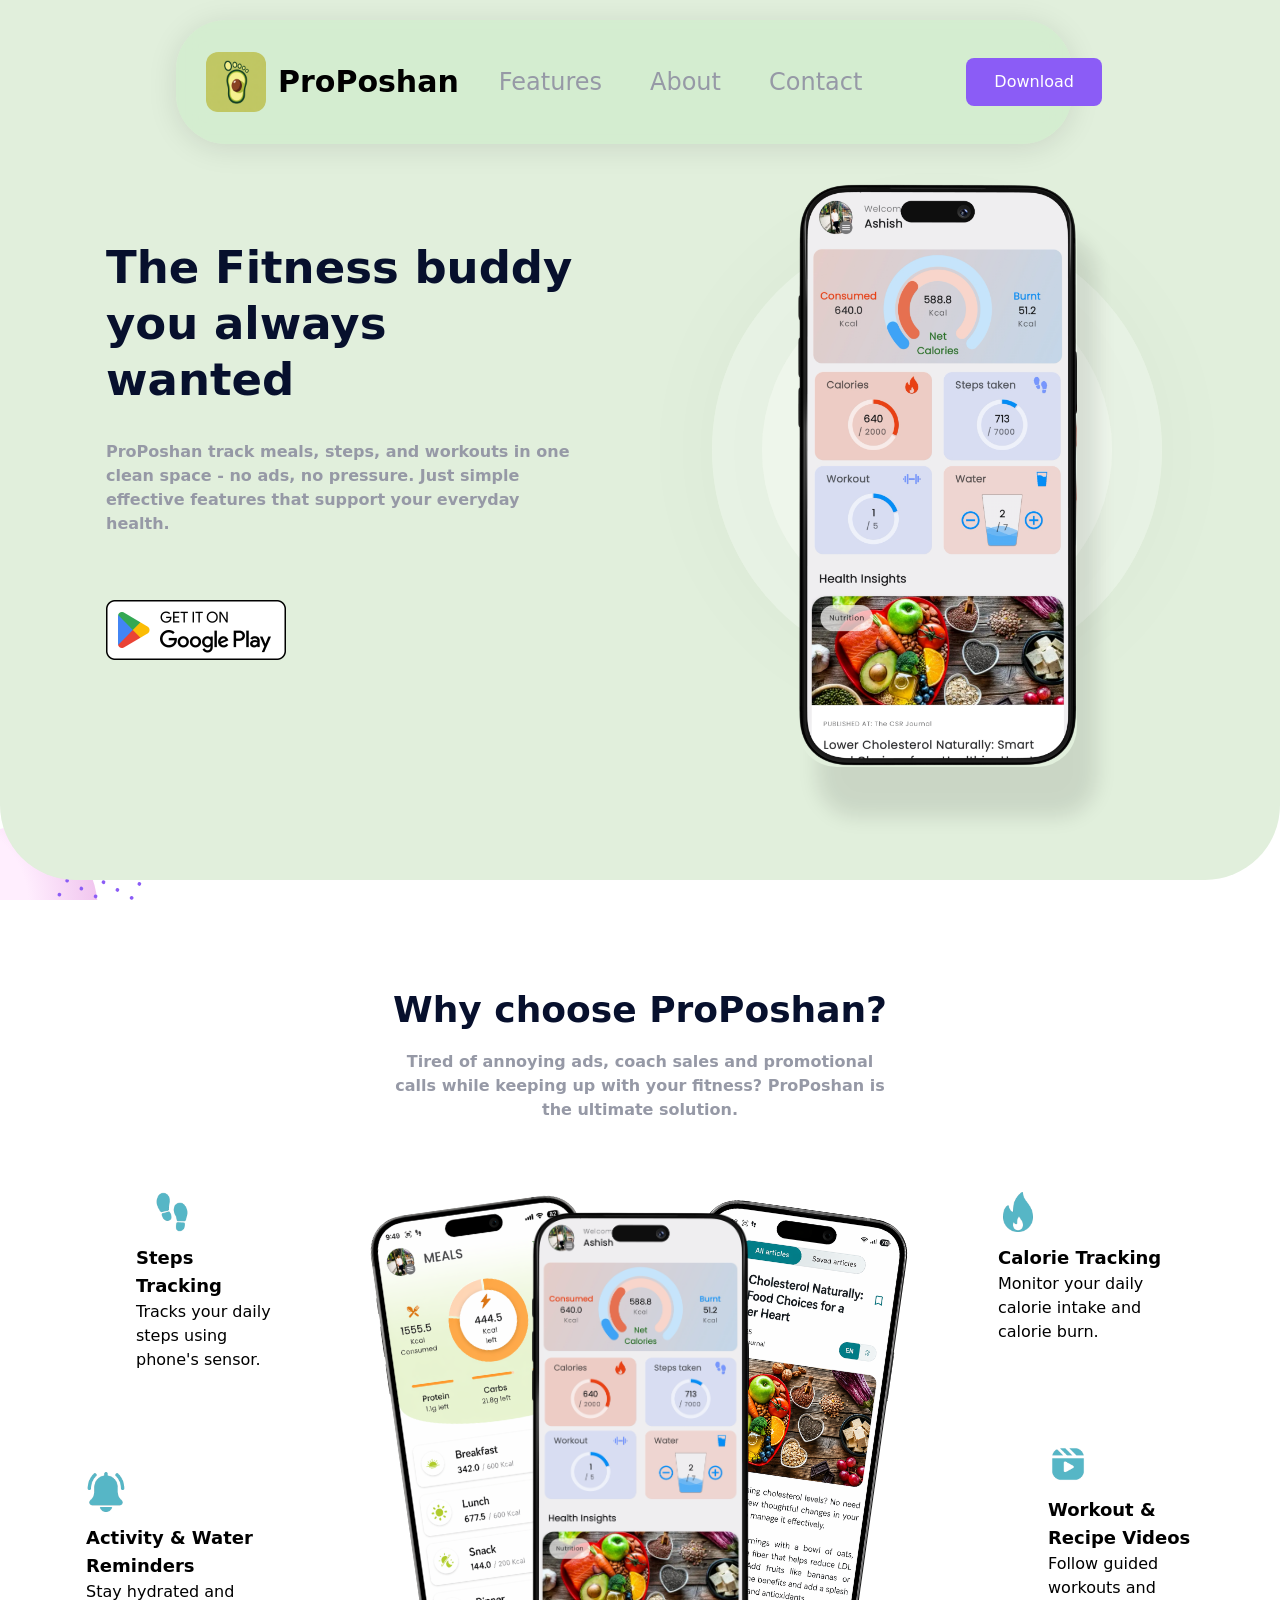
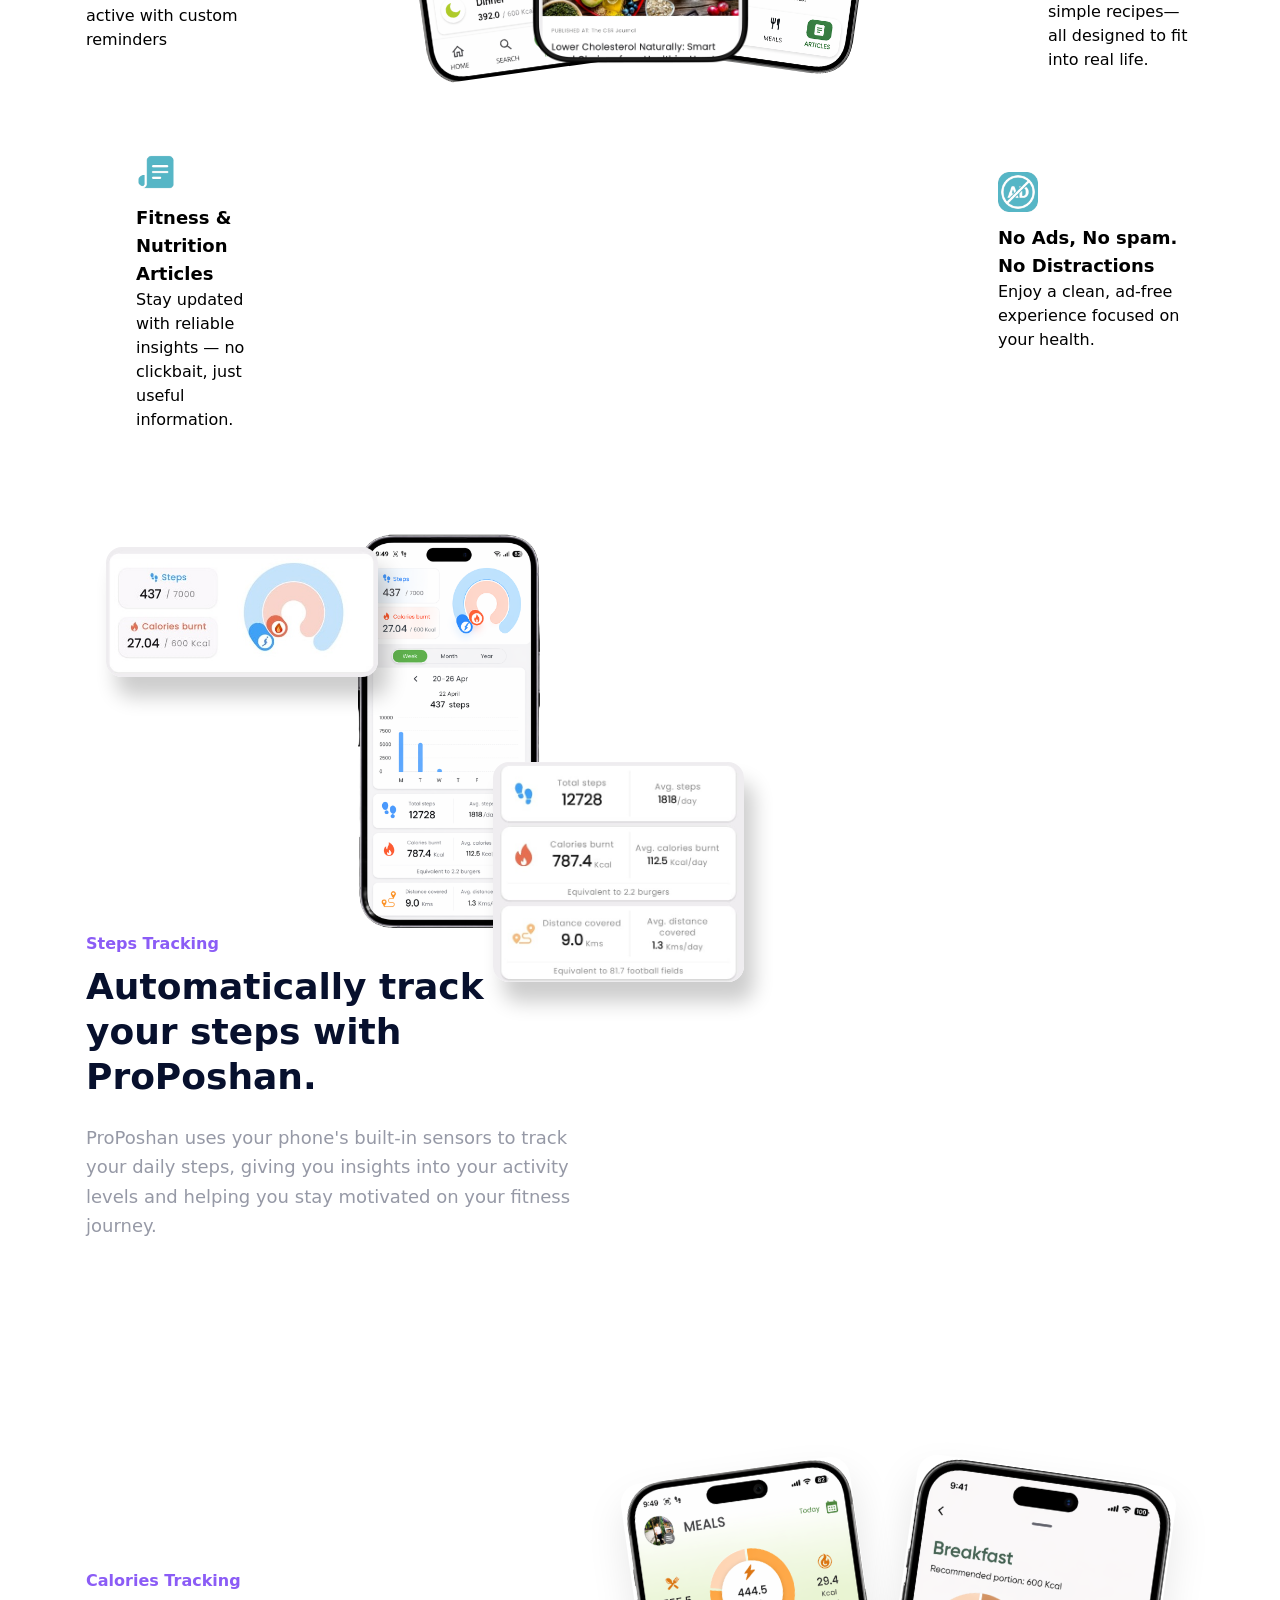
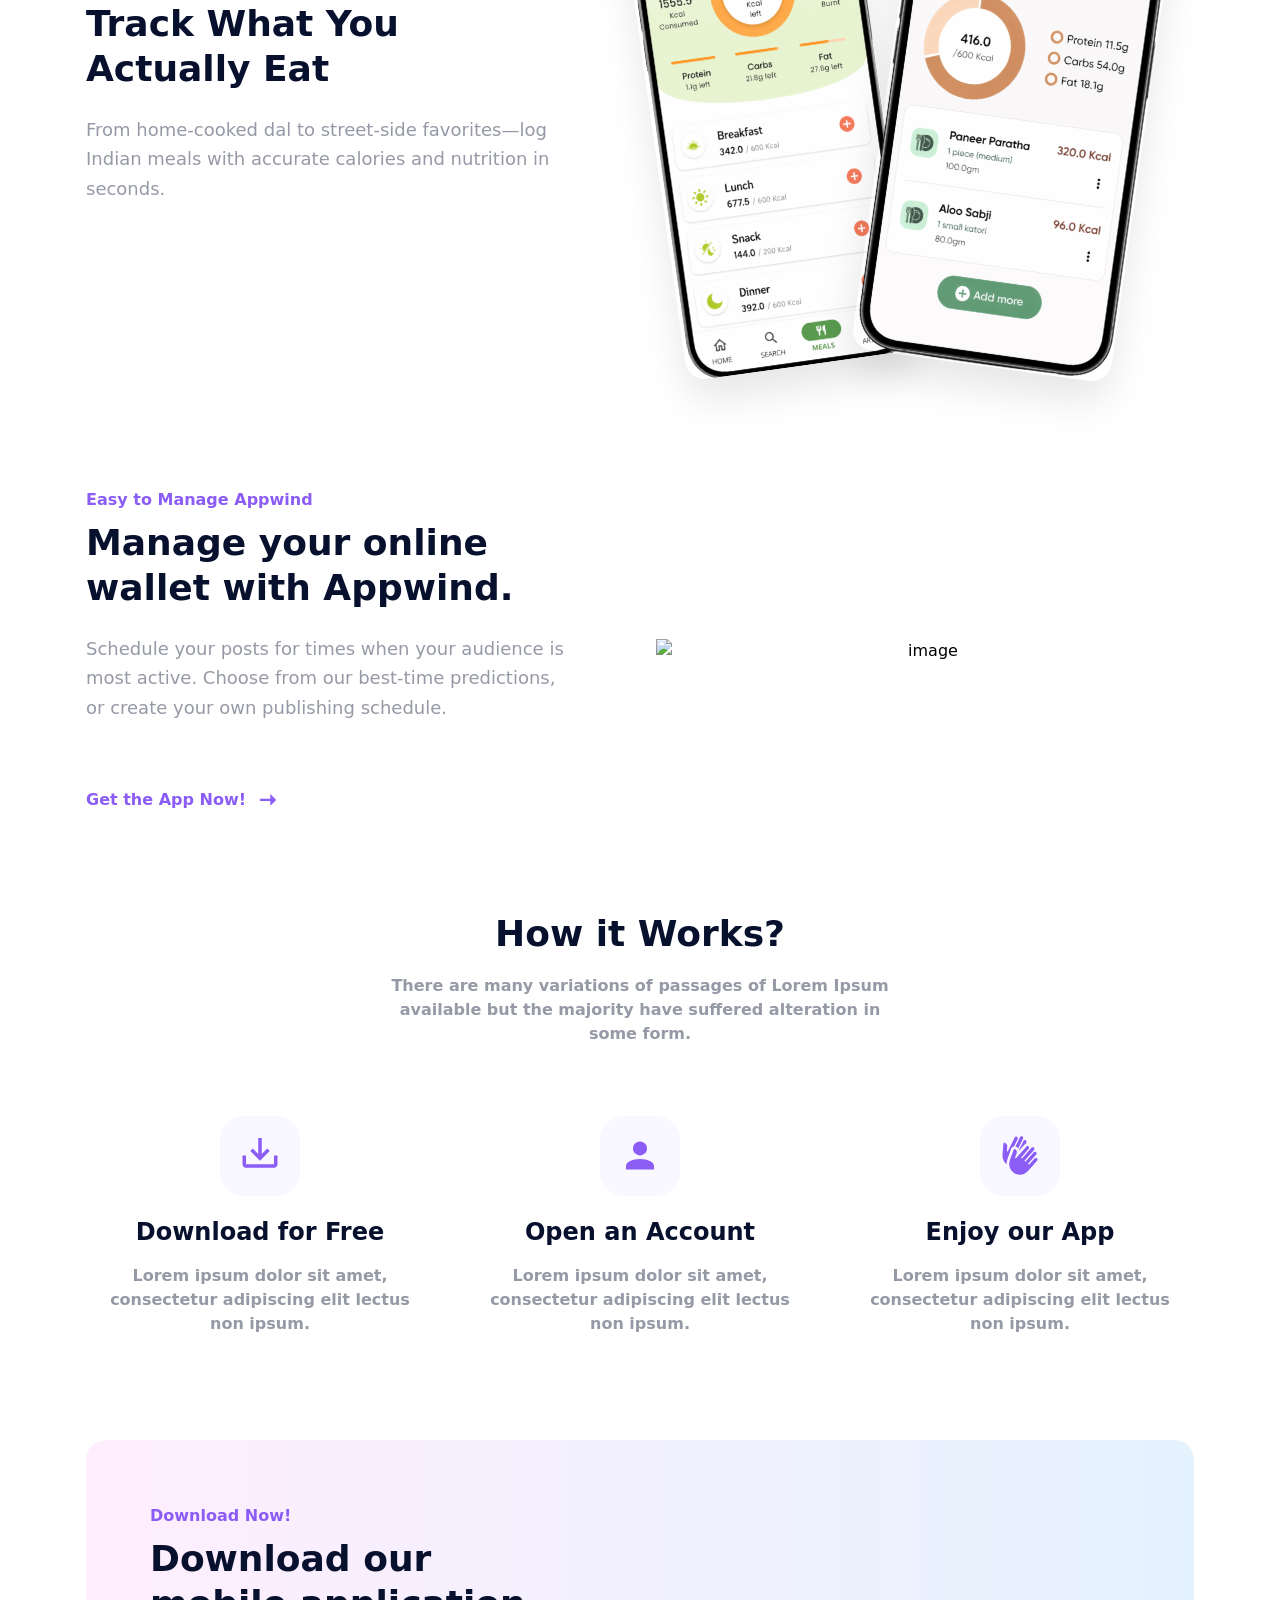
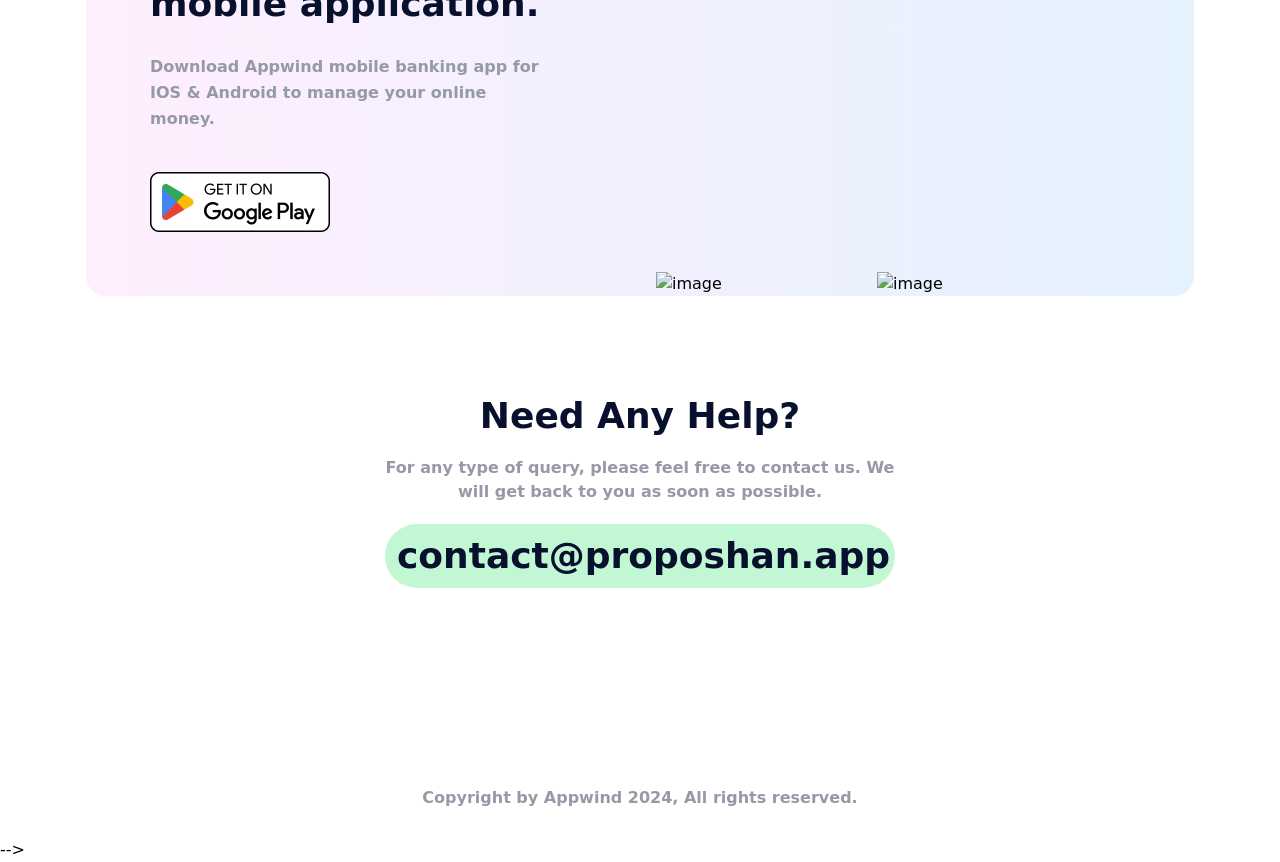
==== commit b26ebd47: "logo reference changed in title" ====
--- a/index.html
+++ b/index.html
@@ -5,8 +5,8 @@
     <meta charset="UTF-8" />
     <meta http-equiv="X-UA-Compatible" content="IE=edge" />
     <meta name="viewport" content="width=device-width, initial-scale=1.0" />
-    <title>Tailwind CSS Template for App and Software</title>
-    <link rel="icon" href="favicon.ico" />
+    <title>ProPoshan</title>
+  <link rel="icon" href="src/images/proposhan_logo.png" class="rounded-xl"/>
     <link href="style.css" rel="stylesheet" />
     <style>
         .nav {
@@ -2254,4 +2254,4 @@
     </script>
 </body>
 
-</html>+</html>
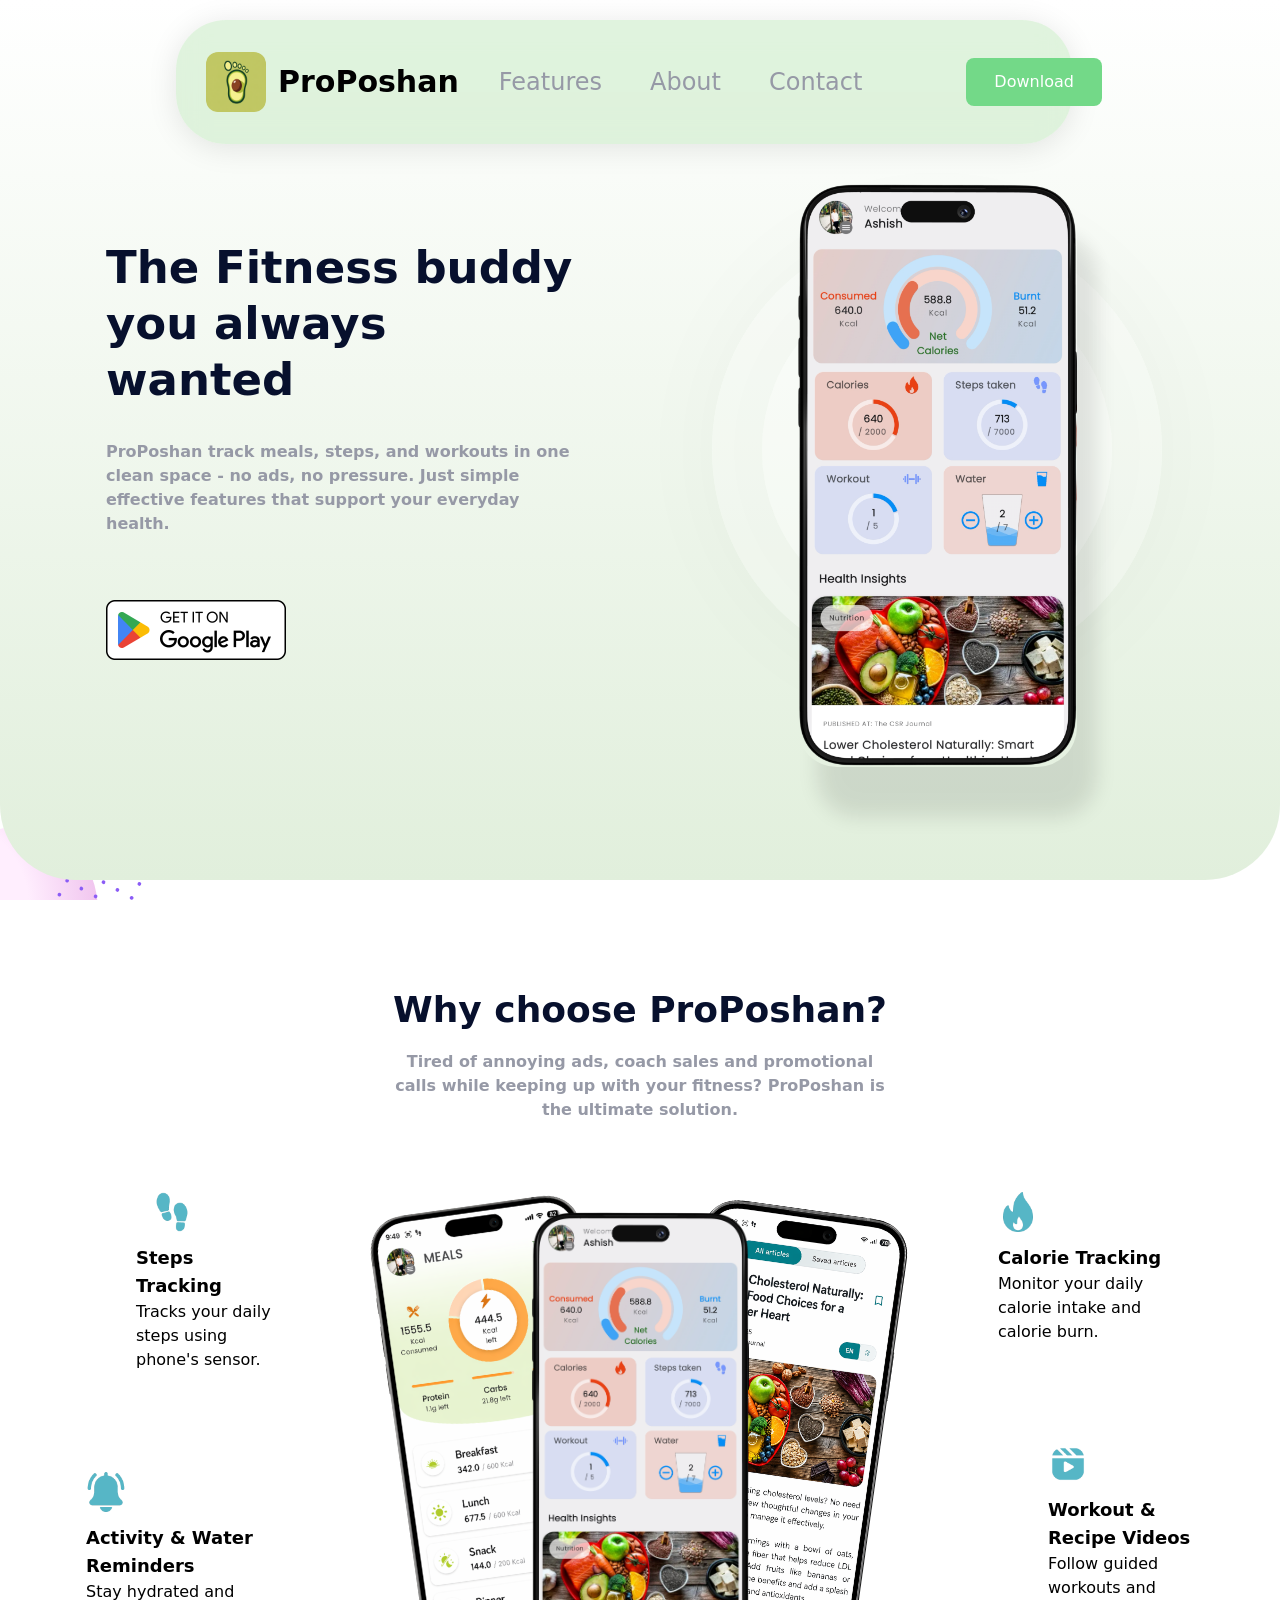
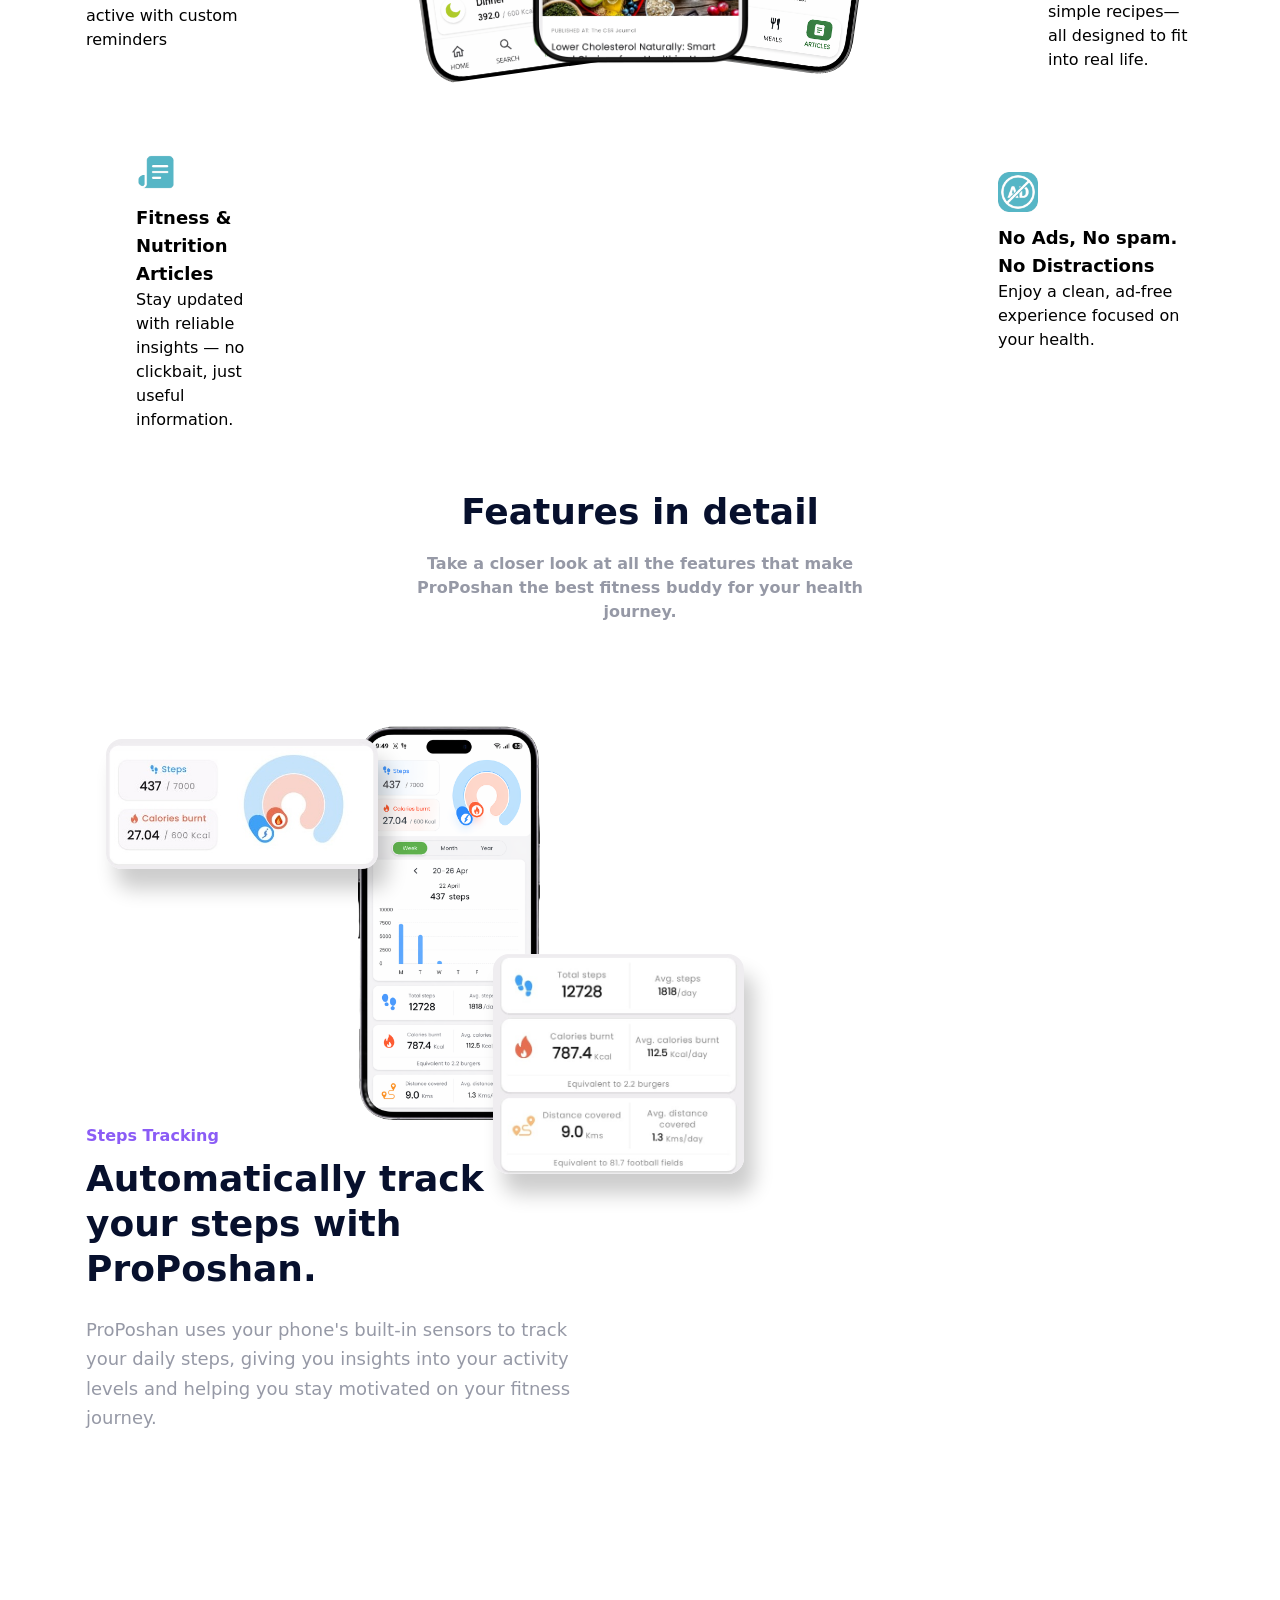
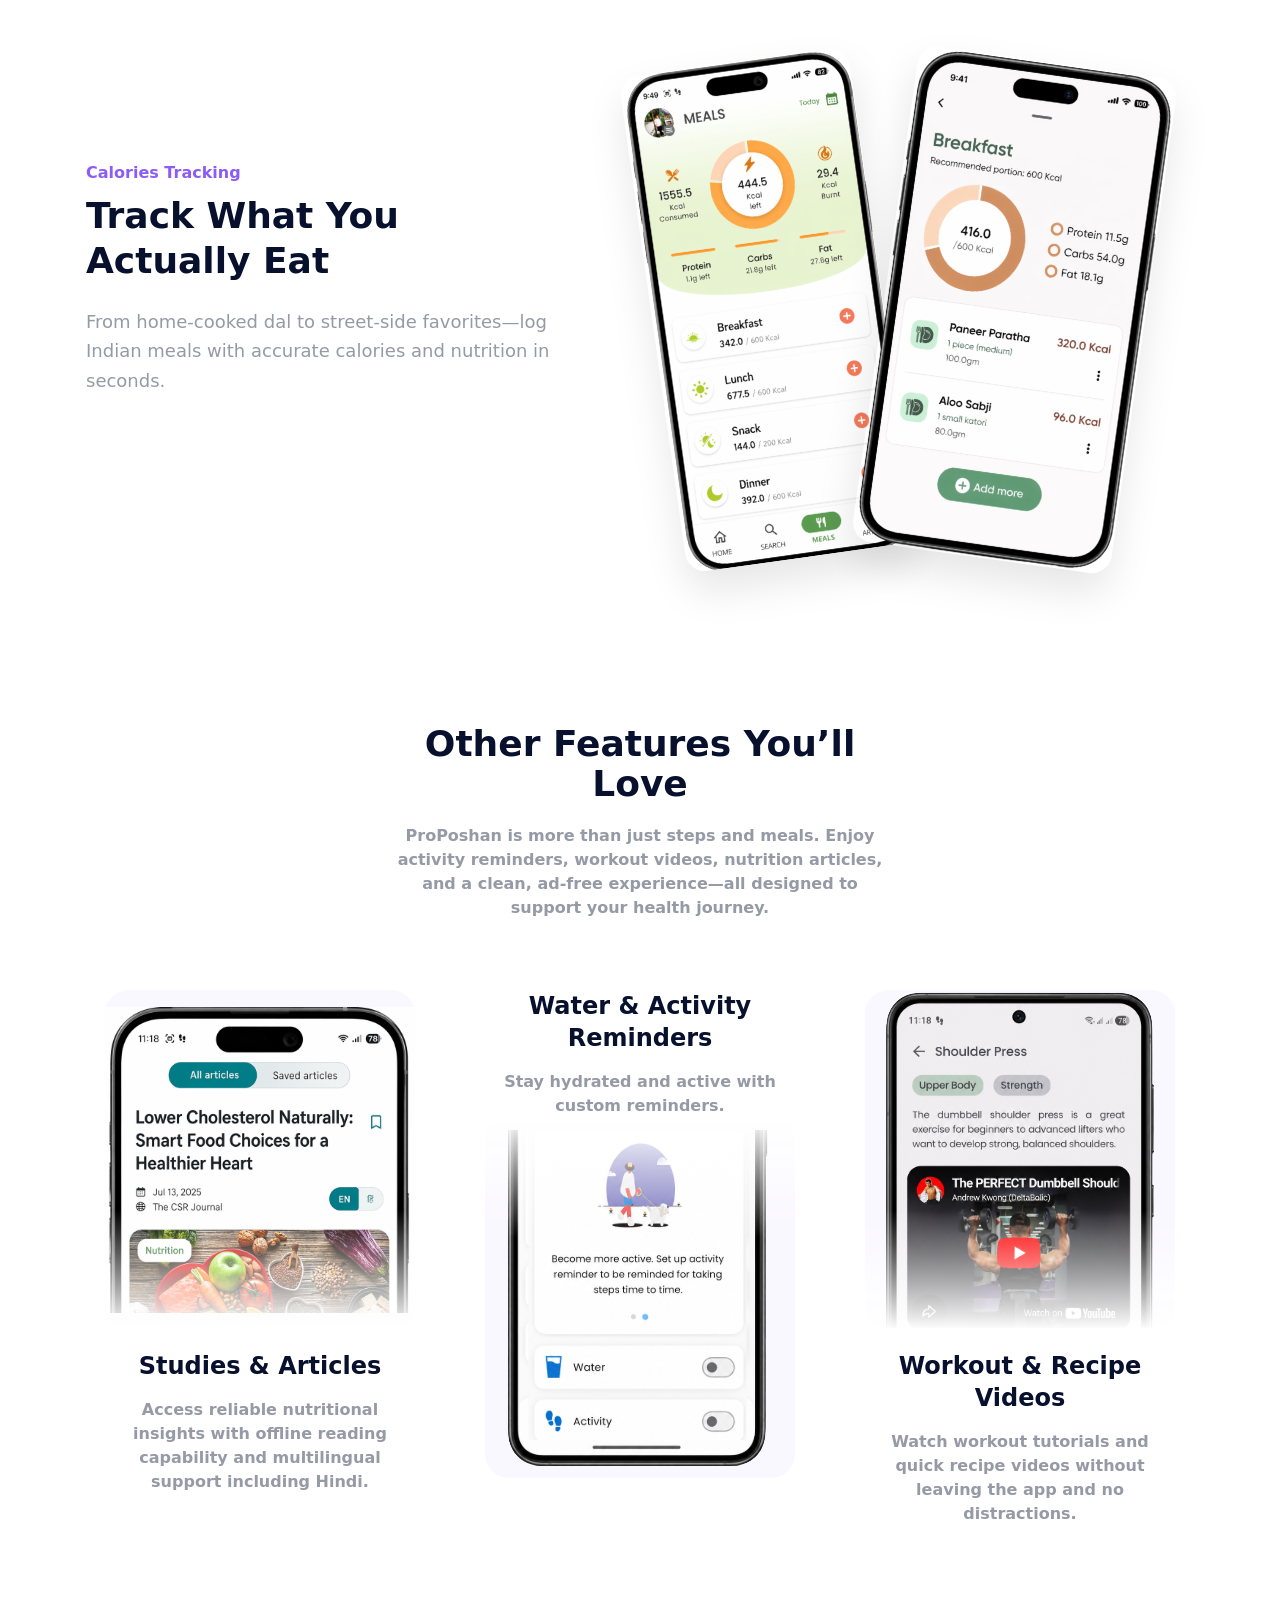
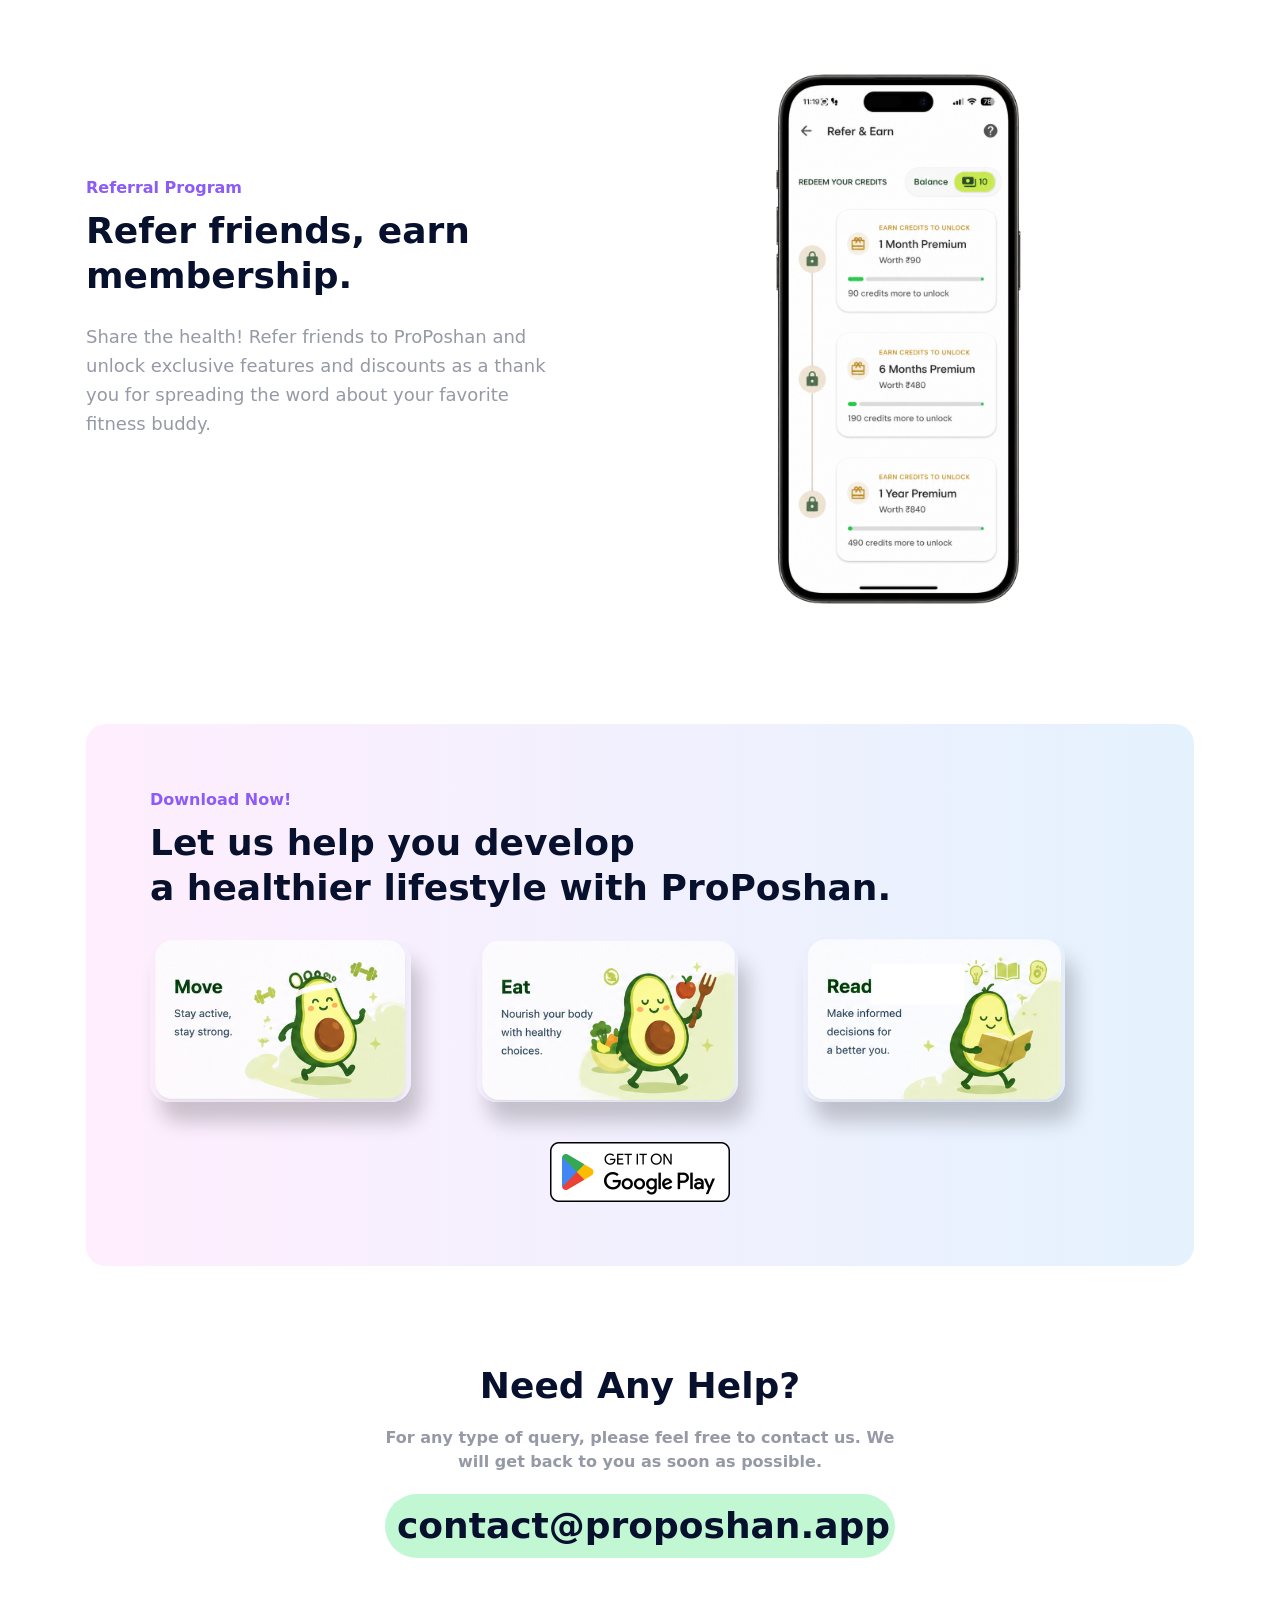
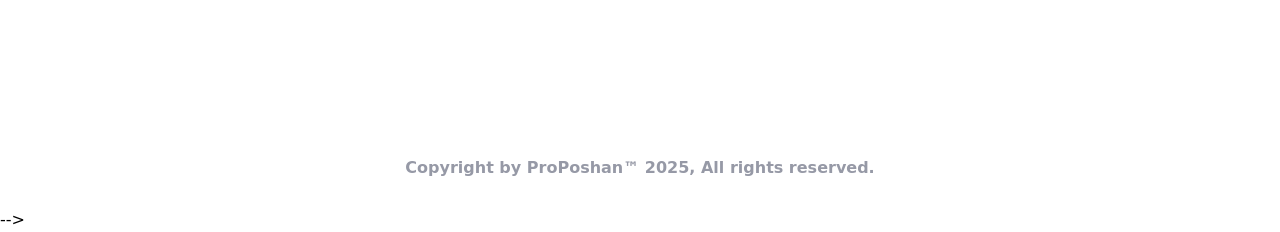
==== commit 44248c4f: "UI updates Co-authored-by: Copilot <copilot@github.com>" ====
--- a/index.html
+++ b/index.html
@@ -6,7 +6,7 @@
     <meta http-equiv="X-UA-Compatible" content="IE=edge" />
     <meta name="viewport" content="width=device-width, initial-scale=1.0" />
     <title>ProPoshan</title>
-  <link rel="icon" href="src/images/proposhan_logo.png" class="rounded-xl"/>
+    <link rel="icon" href="src/images/proposhan_logo_alt.png" class="rounded-xl" />
     <link href="style.css" rel="stylesheet" />
     <style>
         .nav {
@@ -146,6 +146,59 @@
 
         .meal-image-right:hover {
             transform: translateY(-10px) scale(1.25) rotate(0);
+        }
+
+
+        .fade-bottom {
+            position: relative;
+            overflow: hidden;
+            height: 340px;
+            /* fixed height */
+        }
+
+        .fade-bottom::after {
+            content: '';
+            position: absolute;
+            bottom: 0;
+            left: 0;
+            right: 0;
+            height: 120px;
+            /* how tall the fade is */
+            background: linear-gradient(to bottom, transparent, white);
+            pointer-events: none;
+            /* so you can still click items beneath */
+        }
+
+        .fade-up {
+            position: relative;
+            overflow: hidden;
+            height: 360px;
+            /* fixed height */
+        }
+
+        .fade-up::after {
+            content: '';
+            position: absolute;
+            top: 0;
+            left: 0;
+            right: 0;
+            height: 120px;
+            /* how tall the fade is */
+            background: linear-gradient(to top, transparent, white);
+            pointer-events: none;
+            /* so you can still click items beneath */
+        }
+
+        .mascot-image {
+            width: 80%;
+            height: 100%;
+            border-radius: 20px;
+            box-shadow: rgba(1, 1, 7, 0.2) 10px 20px 20px;
+            transition: transform 0.3s ease;
+        }
+
+        .mascot-image:hover {
+            transform: translateY(-10px) scale(1.25);
         }
     </style>
 </head>
@@ -235,7 +288,8 @@
                     </div>
                     <div class="justify-end hidden pr-16 xl:pl-20 sm:flex lg:pr-0">
                         <a href="https://play.google.com/store/apps/details?id=com.proposhan&referrer=utm_source%3Dproposhan_website"
-                            class="flex items-center justify-center py-3 text-base font-medium text-white transition-all rounded-lg bg-primary px-7 hover:shadow-primary-hover">
+                            class="flex items-center justify-center py-3 text-base font-medium text-white transition-all rounded-lg px-7 hover:shadow-primary-hover"
+                            style="background-color: #73d988;">
                             Download
                         </a>
                         <!-- <div>
@@ -270,7 +324,7 @@
     <!-- ===== Header end ===== -->
 
     <!-- ===== Hero Start ===== -->
-    <section id="home" style="padding-bottom:100px; background-color: rgb(225 239 220);border-bottom-left-radius: 75px;
+    <section id="home" style="padding-bottom:100px; background: linear-gradient(rgb(255 255 255), rgb(225 239 220)) ;border-bottom-left-radius: 75px;
     border-bottom-right-radius: 75px;">
         <div class="rounded-b-[20px] py-16 2xl pl-6 lg:pl-10">
             <div class="container" style="margin-top: 120px;">
@@ -440,6 +494,19 @@
     </section>
     <!-- ===== Awards end ===== -->
 
+    <div class="flex justify-center -mx-4" style="margin-top: 60px;">
+        <div class="w-full px-4">
+            <div class="max-w-[510px] mx-auto text-center mb-[20px] wow fadeInUp" data-wow-delay=".2s">
+                <h2 class="mb-5 text-3xl font-extrabold text-black sm:text-4xl dark:text-white">
+                    Features in detail
+                </h2>
+                <p class="text-base font-semibold text-body-color">
+                    Take a closer look at all the features that make ProPoshan the best fitness buddy for your health journey.      
+                </p>
+            </div>
+        </div>
+    </div>
+
     <!-- ===== About STEPS TRACKING start ===== -->
     <section id="about" class="pt-[100px] py-16">
         <div class="container">
@@ -514,50 +581,115 @@
         </div>
     </section>
     <!-- ===== About MEALS TRACKING end ===== -->
+    <section id="how-works" class="pt-[100px]">
+        <div class="container">
+            <div class="flex justify-center -mx-4">
+                <div class="w-full px-4">
+                    <div class="max-w-[510px] mx-auto text-center mb-[70px] wow fadeInUp" data-wow-delay=".2s">
+                        <h2 class="mb-5 text-3xl font-extrabold text-black sm:text-4xl dark:text-white">
+                            Other Features You’ll Love
+                        </h2>
+                        <p class="text-base font-semibold text-body-color">
+                            ProPoshan is more than just steps and meals. Enjoy activity reminders, workout videos,
+                            nutrition articles, and a clean, ad-free experience—all designed to support your health
+                            journey.
+                        </p>
+                    </div>
+                </div>
+            </div>
+
+            <div class="flex flex-wrap justify-center -mx-4">
+                <div class="w-full px-4 md:w-1/2 lg:w-1/3">
+                    <div class="mb-12 mx-auto max-w-[310px] text-center group wow fadeInUp" data-wow-delay=".2s">
+                        <div
+                            class="fade-bottom flex items-center justify-center h-[300px] mx-auto mb-5 transition-all rounded-3xl bg-primary/5 text-primary group-hover:bg-primary/100 group-hover:text-white">
+                            <img src="src/images/hero/article_screen_top.png" alt="" />
+                        </div>
+                        <h3
+                            class="mb-4 text-xl font-bold text-black sm:text-2xl md:text-xl lg:text-2xl dark:text-white">
+                            Studies & Articles
+                        </h3>
+                        <p class="text-base font-semibold text-body-color">
+                            Access reliable nutritional insights with offline reading capability and multilingual
+                            support including Hindi.
+                        </p>
+                    </div>
+                </div>
+                <div class="w-full px-4 md:w-1/2 lg:w-1/3">
+                    <div class="mb-12 mx-auto max-w-[310px] text-center group wow fadeInUp" data-wow-delay=".2s">
+                        <h3
+                            class="mb-4 text-xl font-bold text-black sm:text-2xl md:text-xl lg:text-2xl dark:text-white">
+                            Water & Activity Reminders
+                        </h3>
+                        <p class="text-base font-semibold text-body-color">
+                            Stay hydrated and active with custom reminders.
+                        </p>
+                        <div
+                            class="fade-up flex items-center justify-center h-[350px] mx-auto mb-5 transition-all rounded-3xl bg-primary/5 text-primary">
+                            <img src="src/images/hero/reminder.png" alt="" />
+                        </div>
+
+                    </div>
+                </div>
+                <div class="w-full px-4 md:w-1/2 lg:w-1/3">
+                    <div class="mb-12 mx-auto max-w-[310px] text-center group wow fadeInUp" data-wow-delay=".2s">
+                        <div
+                            class="fade-bottom flex items-center justify-center h-[300px] mx-auto mb-5 transition-all rounded-3xl bg-primary/5 text-primary group-hover:bg-primary/100 group-hover:text-white">
+                            <img src="src/images/hero/workout_tutorial.png" alt="" />
+                        </div>
+                        <h3
+                            class="mb-4 text-xl font-bold text-black sm:text-2xl md:text-xl lg:text-2xl dark:text-white">
+                            Workout & Recipe Videos
+                        </h3>
+                        <p class="text-base font-semibold text-body-color">
+                            Watch workout tutorials and quick recipe videos without leaving the app and no distractions.
+                        </p>
+                    </div>
+                </div>
+            </div>
+        </div>
+    </section>
+    <!-- ===== About Steps Tracking end ===== -->
 
     <!-- ===== About start ===== -->
-    <section class="pt-14">
+    <section id="about" class="pt-[100px] py-16">
         <div class="container">
             <div class="flex flex-wrap items-center -mx-4">
-                <div class="w-full px-4 lg:w-1/2">
-                    <div class="text-center mb-14 lg:mb-0 wow fadeInUp" data-wow-delay=".2s">
-                        <img src="src/images/about/about-image-2.svg" alt="image" class="max-full" />
-                    </div>
-                </div>
-                <div class="w-full px-4 lg:w-1/2 lg:order-first">
-                    <div class="max-w-[485px] wow fadeInUp" data-wow-delay=".3s">
+                <div class="flex px-4 lg:w-[40%]">
+                    <div class="max-w-[485px] lg:ml-auto wow fadeInUp" data-wow-delay=".3s">
                         <span class="block mb-2 text-base font-bold text-primary">
-                            Easy to Manage Appwind
+                            Referral Program
                         </span>
                         <h2 class="mb-6 text-3xl font-extrabold leading-tight text-black sm:text-4xl dark:text-white">
-                            Manage your online wallet with Appwind.
+                            Refer friends, earn membership.
                         </h2>
                         <p class="mb-12 text-lg leading-relaxed text-body-color lg:mb-16">
-                            Schedule your posts for times when your audience
-                            is most active. Choose from our best-time
-                            predictions, or create your own publishing
-                            schedule.
-                        </p>
-                        <a href="javascript:void(0)"
-                            class="inline-flex items-center text-base font-bold text-primary hover:underline">
-                            Get the App Now!
-
-                            <span class="pl-2">
-                                <svg width="28" height="28" viewBox="0 0 28 28" class="fill-current">
-                                    <path
-                                        d="M16.3333 19.7633V15.0967H5.92666L5.89166 12.7517H16.3333V8.09668L22.1667 13.93L16.3333 19.7633Z" />
-                                </svg>
-                            </span>
-                        </a>
-                    </div>
-                </div>
+                            Share the health! Refer friends to ProPoshan and unlock exclusive features and discounts as
+                            a thank you for spreading the word about your favorite fitness buddy.
+                        </p>
+                    </div>
+                </div>
+                <div class="flex items-center px-4 justify-content:space-around lg:w-[60%]"
+                    style="display:flex; flex:auto;justify-content: center;">
+                    <div class="flex  mb-14 lg:mb-0 wow fadeInUp" data-wow-delay=".2s">
+                        <!-- <img src="src/images/hero/steps_screen_top.jpeg"
+                            class="bg-green-700 rounded-2xl drop-shadow-lg wow fadeInLeft" data-wow-delay="0.5s"
+                            alt="image"
+                            style="position: relative; top: -120px; left: 20px; height: 130px;  box-shadow: 10px 20px 20px rgba(1, 1, 6.5, 0.2)" /> -->
+                        <img src="src/images/hero/referral_screen.png" style="height: 530px;" alt="image" />
+                        <!-- <img src="src/images/hero/steps_screen_bottom.jpeg" alt="image"
+                            class="bg-green-700 rounded-2xl drop-shadow-lg wow fadeInRight" data-wow-delay="0.5s"
+                            style="position: relative; top: 140px; right: 50px; height: 220px;box-shadow: 10px 20px 20px rgba(1, 1, 6.5, 0.2)" /> -->
+                    </div>
+                </div>
+
             </div>
         </div>
     </section>
     <!-- ===== About end ===== -->
 
     <!-- ===== How Works start ===== -->
-    <section id="how-works" class="pt-[100px]">
+    <!-- <section id="how-works" class="pt-[100px]">
         <div class="container">
             <div class="flex justify-center -mx-4">
                 <div class="w-full px-4">
@@ -634,7 +766,7 @@
                 </div>
             </div>
         </div>
-    </section>
+    </section> -->
     <!-- ===== How Works end ===== -->
 
     <!-- ===== Call to Action start ===== -->
@@ -643,20 +775,27 @@
             <div class="bg-linear-to-l from-gradient-1 to-gradient-2 dark:from-[#3c3e56] dark:to-black rounded-[20px] px-7 sm:px-10 md:px-16 lg:px-14 xl:px-16 wow fadeInUp"
                 data-wow-delay=".2s">
                 <div class="flex flex-wrap items-end -mx-4">
-                    <div class="w-full px-4 lg:w-1/2">
-                        <div class="max-w-[400px] py-16">
+                    <div class="w-full px-4 lg:w-[100%]">
+                        <div class="max-w-full py-16">
                             <span class="block mb-2 text-base font-bold text-primary">
                                 Download Now!
                             </span>
                             <h2
                                 class="text-3xl font-extrabold leading-tight text-black sm:text-4xl dark:text-white mb-7">
-                                Download our mobile application.
+                                Let us help you develop <br> a healthier lifestyle with ProPoshan.
                             </h2>
-                            <p class="mb-10 text-base font-bold leading-relaxed text-body-color">
-                                Download Appwind mobile banking app for IOS
-                                & Android to manage your online money.
-                            </p>
-                            <div class="flex items-center">
+                            <div class="relative flex items-end mb-10 justify-end w-full">
+                                <div class="w-full">
+                                    <img src="src/images/cta/proposhan_mascot_1.png" alt="image" class="mascot-image" />
+                                </div>
+                                <div class="w-full">
+                                    <img src="src/images/cta/proposhan_mascot_2.png" alt="image" class="mascot-image" />
+                                </div>
+                                <div class="w-full">
+                                    <img src="src/images/cta/proposhan_mascot_3.png" alt="image" class="mascot-image" />
+                                </div>
+                            </div>
+                            <div class="flex items-center justify-center">
                                 <div class="flex items-center" style="height: 60px">
                                     <a href="https://play.google.com/store/apps/details?id=com.proposhan&referrer=utm_source%3Dproposhan_website"
                                         class="text-base font-bold text-white transition-all bg-primary rounded-xl hover:shadow-primary-hover">
@@ -667,1249 +806,12 @@
                             </div>
                         </div>
                     </div>
-                    <div class="w-full px-4 lg:w-1/2">
-                        <div class="relative flex items-end justify-end w-full">
-                            <div class="w-full">
-                                <img src="src/images/cta/cta-image-1.svg" alt="image"
-                                    class="relative z-10 drop-shadow-image" />
-                            </div>
-                            <div class="w-full -ml-8">
-                                <img src="src/images/cta/cta-image-2.svg" alt="image"
-                                    class="relative z-0 drop-shadow-image" />
-                            </div>
-                        </div>
-                    </div>
+
                 </div>
             </div>
         </div>
     </section>
     <!-- ===== Call to Action end ===== -->
-
-    <!-- ===== Pricing start ===== -->
-    <!-- <section id="pricing" class="pt-[100px]">
-        <div class="container">
-            <div class="flex justify-center -mx-4">
-                <div class="w-full px-4">
-                    <div class="max-w-[510px] mx-auto text-center mb-[70px] wow fadeInUp" data-wow-delay=".2s">
-                        <h2 class="mb-5 text-3xl font-extrabold text-black sm:text-4xl dark:text-white">
-                            Flexible Plans
-                        </h2>
-                        <p class="text-base font-semibold text-body-color">
-                            There are many variations of passages of Lorem
-                            Ipsum available but the majority have suffered
-                            alteration in some form.
-                        </p>
-                    </div>
-                </div>
-            </div>
-
-            <div class="flex flex-wrap -mx-4">
-                <div class="w-full px-4 md:w-1/2 lg:w-1/3">
-                    <div class="relative overflow-hidden py-10 px-8 sm:p-12 md:px-8 lg:px-5 xl:px-9 2xl:px-12 rounded-[20px] border-2 border-[#f3eeff] dark:border-black mb-12 wow fadeInUp"
-                        data-wow-delay=".25s">
-                        <span class="block mb-2 text-xl font-bold text-black dark:text-white">
-                            Basic Plan
-                        </span>
-                        <h3 class="font-bold text-black dark:text-white text-[40px]">
-                            $35
-
-                            <span class="text-base font-normal text-body-color dark:text-white">
-                                /month
-                            </span>
-                        </h3>
-
-                        <div class="pt-24 space-y-3">
-                            <p class="flex items-center text-base font-semibold text-body-color">
-                                <span class="pr-3">
-                                    <svg width="20" height="20" viewBox="0 0 20 20" class="fill-current">
-                                        <path
-                                            d="M17.5 5.83333L7.50002 15.8333L2.91669 11.25L4.09169 10.075L7.50002 13.475L16.325 4.65833L17.5 5.83333Z" />
-                                    </svg>
-                                </span>
-                                Life time free updates!
-                            </p>
-                            <p class="flex items-center text-base font-semibold text-body-color">
-                                <span class="pr-3">
-                                    <svg width="20" height="20" viewBox="0 0 20 20" class="fill-current">
-                                        <path
-                                            d="M17.5 5.83333L7.50002 15.8333L2.91669 11.25L4.09169 10.075L7.50002 13.475L16.325 4.65833L17.5 5.83333Z" />
-                                    </svg>
-                                </span>
-                                Unlimited transactions
-                            </p>
-                            <p class="flex items-center text-base font-semibold text-body-color">
-                                <span class="pr-3">
-                                    <svg width="20" height="20" viewBox="0 0 20 20" class="fill-current">
-                                        <path
-                                            d="M17.5 5.83333L7.50002 15.8333L2.91669 11.25L4.09169 10.075L7.50002 13.475L16.325 4.65833L17.5 5.83333Z" />
-                                    </svg>
-                                </span>
-                                Free credit-card
-                            </p>
-                            <p class="flex items-center text-base font-semibold text-body-color">
-                                <span class="pr-3">
-                                    <svg width="20" height="20" viewBox="0 0 20 20" class="fill-current">
-                                        <path
-                                            d="M17.5 5.83333L7.50002 15.8333L2.91669 11.25L4.09169 10.075L7.50002 13.475L16.325 4.65833L17.5 5.83333Z" />
-                                    </svg>
-                                </span>
-                                1 year premium support
-                            </p>
-                        </div>
-                        <div class="pt-11">
-                            <a href="javascript:void(0)"
-                                class="flex items-center justify-center w-full p-3 text-base font-bold text-white transition-all bg-primary rounded-xl hover:shadow-primary-hover">
-                                Choose Basic Plan
-                            </a>
-                        </div>
-
-                        <div>
-                            <span class="absolute top-0 left-0 -z-1">
-                                <svg width="294" height="190" viewBox="0 0 294 190" fill="none"
-                                    xmlns="http://www.w3.org/2000/svg">
-                                    <path
-                                        d="M199.25 163.88C109.57 215.656 -5.10297 184.93 -56.8797 95.2499C-108.656 5.57007 -77.9297 -109.103 11.7501 -160.88C101.43 -212.656 216.103 -181.93 267.88 -92.25C319.657 -2.57014 288.93 112.103 199.25 163.88Z"
-                                        fill="url(#paint0_linear_100_168)" />
-                                    <defs>
-                                        <linearGradient id="paint0_linear_100_168" x1="-53.0679" y1="-96.4761"
-                                            x2="331.837" y2="237.372" gradientUnits="userSpaceOnUse">
-                                            <stop stop-color="#E4F2FE" />
-                                            <stop offset="1" stop-color="#E4F2FE" stop-opacity="0" />
-                                        </linearGradient>
-                                    </defs>
-                                </svg>
-                            </span>
-                            <span class="absolute top-0 right-0 -z-1">
-                                <svg width="138" height="104" viewBox="0 0 138 104" fill="none"
-                                    xmlns="http://www.w3.org/2000/svg">
-                                    <path
-                                        d="M161 23.5C161 67.9589 124.959 104 80.5 104C36.0411 104 0 67.9589 0 23.5C0 -20.9589 36.0411 -57 80.5 -57C124.959 -57 161 -20.9589 161 23.5Z"
-                                        fill="url(#paint0_linear_100_167)" />
-                                    <defs>
-                                        <linearGradient id="paint0_linear_100_167" x1="149.5" y1="72.5" x2="-51.5"
-                                            y2="-35" gradientUnits="userSpaceOnUse">
-                                            <stop stop-color="#FFEEFE" />
-                                            <stop offset="1" stop-color="#FFEEFE" stop-opacity="0" />
-                                        </linearGradient>
-                                    </defs>
-                                </svg>
-                            </span>
-                            <span class="absolute top-0 right-32 -z-1">
-                                <svg width="63" height="30" viewBox="0 0 63 30" fill="none"
-                                    xmlns="http://www.w3.org/2000/svg">
-                                    <circle cx="7.21563" cy="10.1013" r="1.14106"
-                                        transform="rotate(-118.771 7.21563 10.1013)" fill="#8B5CF6" />
-                                    <circle cx="24.8191" cy="0.43515" r="1.14106"
-                                        transform="rotate(-118.771 24.8191 0.43515)" fill="#8B5CF6" />
-                                    <circle cx="16.7716" cy="27.5037" r="1.14106"
-                                        transform="rotate(-118.771 16.7716 27.5037)" fill="#8B5CF6" />
-                                    <circle cx="2.38256" cy="1.2995" r="1.14106"
-                                        transform="rotate(-118.771 2.38256 1.2995)" fill="#8B5CF6" />
-                                    <circle cx="25.5737" cy="22.6717" r="1.14106"
-                                        transform="rotate(-118.771 25.5737 22.6717)" fill="#8B5CF6" />
-                                    <circle cx="34.3754" cy="17.8386" r="1.14106"
-                                        transform="rotate(-118.771 34.3754 17.8386)" fill="#8B5CF6" />
-                                    <circle cx="43.1771" cy="13.0056" r="1.14106"
-                                        transform="rotate(-118.771 43.1771 13.0056)" fill="#8B5CF6" />
-                                    <circle cx="51.9788" cy="8.17249" r="1.14106"
-                                        transform="rotate(-118.771 51.9788 8.17249)" fill="#8B5CF6" />
-                                    <circle cx="60.5805" cy="3.44925" r="1.14106"
-                                        transform="rotate(-118.771 60.5805 3.44925)" fill="#8B5CF6" />
-                                    <circle cx="11.9389" cy="18.7029" r="1.14106"
-                                        transform="rotate(-118.771 11.9389 18.7029)" fill="#8B5CF6" />
-                                    <circle cx="20.7405" cy="13.8698" r="1.14106"
-                                        transform="rotate(-118.771 20.7405 13.8698)" fill="#8B5CF6" />
-                                    <circle cx="29.5423" cy="9.0368" r="1.14106"
-                                        transform="rotate(-118.771 29.5423 9.0368)" fill="#8B5CF6" />
-                                    <circle cx="38.344" cy="4.2038" r="1.14106"
-                                        transform="rotate(-118.771 38.344 4.2038)" fill="#8B5CF6" />
-                                    <circle cx="47.1458" cy="-0.62915" r="1.14106"
-                                        transform="rotate(-118.771 47.1458 -0.62915)" fill="#8B5CF6" />
-                                </svg>
-                            </span>
-                        </div>
-                    </div>
-                </div>
-                <div class="w-full px-4 md:w-1/2 lg:w-1/3">
-                    <div class="relative overflow-hidden py-10 px-8 sm:p-12 md:px-8 lg:px-5 xl:px-9 2xl:px-12 rounded-[20px] border-2 border-primary mb-12 wow fadeInUp"
-                        data-wow-delay=".3s">
-                        <span class="block mb-2 text-xl font-bold text-black dark:text-white">
-                            Popular Plan
-                        </span>
-                        <h3 class="font-bold text-black dark:text-white text-[40px]">
-                            $99
-
-                            <span class="text-base font-normal text-body-color dark:text-white">
-                                /month
-                            </span>
-                        </h3>
-
-                        <div class="pt-24 space-y-3">
-                            <p class="flex items-center text-base font-semibold text-body-color">
-                                <span class="pr-3">
-                                    <svg width="20" height="20" viewBox="0 0 20 20" class="fill-current">
-                                        <path
-                                            d="M17.5 5.83333L7.50002 15.8333L2.91669 11.25L4.09169 10.075L7.50002 13.475L16.325 4.65833L17.5 5.83333Z" />
-                                    </svg>
-                                </span>
-                                Life time free updates!
-                            </p>
-                            <p class="flex items-center text-base font-semibold text-body-color">
-                                <span class="pr-3">
-                                    <svg width="20" height="20" viewBox="0 0 20 20" class="fill-current">
-                                        <path
-                                            d="M17.5 5.83333L7.50002 15.8333L2.91669 11.25L4.09169 10.075L7.50002 13.475L16.325 4.65833L17.5 5.83333Z" />
-                                    </svg>
-                                </span>
-                                Unlimited transactions
-                            </p>
-                            <p class="flex items-center text-base font-semibold text-body-color">
-                                <span class="pr-3">
-                                    <svg width="20" height="20" viewBox="0 0 20 20" class="fill-current">
-                                        <path
-                                            d="M17.5 5.83333L7.50002 15.8333L2.91669 11.25L4.09169 10.075L7.50002 13.475L16.325 4.65833L17.5 5.83333Z" />
-                                    </svg>
-                                </span>
-                                Free credit-card
-                            </p>
-                            <p class="flex items-center text-base font-semibold text-body-color">
-                                <span class="pr-3">
-                                    <svg width="20" height="20" viewBox="0 0 20 20" class="fill-current">
-                                        <path
-                                            d="M17.5 5.83333L7.50002 15.8333L2.91669 11.25L4.09169 10.075L7.50002 13.475L16.325 4.65833L17.5 5.83333Z" />
-                                    </svg>
-                                </span>
-                                2 year premium support
-                            </p>
-                        </div>
-                        <div class="pt-11">
-                            <a href="javascript:void(0)"
-                                class="flex items-center justify-center w-full p-3 text-base font-bold text-white transition-all bg-primary rounded-xl hover:shadow-primary-hover">
-                                Choose Popular Plan
-                            </a>
-                        </div>
-
-                        <div>
-                            <span class="absolute top-0 left-0 -z-1">
-                                <svg width="294" height="190" viewBox="0 0 294 190" fill="none"
-                                    xmlns="http://www.w3.org/2000/svg">
-                                    <path
-                                        d="M199.25 163.88C109.57 215.656 -5.10297 184.93 -56.8797 95.2499C-108.656 5.57007 -77.9297 -109.103 11.7501 -160.88C101.43 -212.656 216.103 -181.93 267.88 -92.25C319.657 -2.57014 288.93 112.103 199.25 163.88Z"
-                                        fill="url(#paint0_linear_100_168)" />
-                                    <defs>
-                                        <linearGradient id="paint0_linear_100_168" x1="-53.0679" y1="-96.4761"
-                                            x2="331.837" y2="237.372" gradientUnits="userSpaceOnUse">
-                                            <stop stop-color="#E4F2FE" />
-                                            <stop offset="1" stop-color="#E4F2FE" stop-opacity="0" />
-                                        </linearGradient>
-                                    </defs>
-                                </svg>
-                            </span>
-                            <span class="absolute top-0 right-0 -z-1">
-                                <svg width="138" height="104" viewBox="0 0 138 104" fill="none"
-                                    xmlns="http://www.w3.org/2000/svg">
-                                    <path
-                                        d="M161 23.5C161 67.9589 124.959 104 80.5 104C36.0411 104 0 67.9589 0 23.5C0 -20.9589 36.0411 -57 80.5 -57C124.959 -57 161 -20.9589 161 23.5Z"
-                                        fill="url(#paint0_linear_100_167)" />
-                                    <defs>
-                                        <linearGradient id="paint0_linear_100_167" x1="149.5" y1="72.5" x2="-51.5"
-                                            y2="-35" gradientUnits="userSpaceOnUse">
-                                            <stop stop-color="#FFEEFE" />
-                                            <stop offset="1" stop-color="#FFEEFE" stop-opacity="0" />
-                                        </linearGradient>
-                                    </defs>
-                                </svg>
-                            </span>
-                            <span class="absolute top-0 right-32 -z-1">
-                                <svg width="63" height="30" viewBox="0 0 63 30" fill="none"
-                                    xmlns="http://www.w3.org/2000/svg">
-                                    <circle cx="7.21563" cy="10.1013" r="1.14106"
-                                        transform="rotate(-118.771 7.21563 10.1013)" fill="#8B5CF6" />
-                                    <circle cx="24.8191" cy="0.43515" r="1.14106"
-                                        transform="rotate(-118.771 24.8191 0.43515)" fill="#8B5CF6" />
-                                    <circle cx="16.7716" cy="27.5037" r="1.14106"
-                                        transform="rotate(-118.771 16.7716 27.5037)" fill="#8B5CF6" />
-                                    <circle cx="2.38256" cy="1.2995" r="1.14106"
-                                        transform="rotate(-118.771 2.38256 1.2995)" fill="#8B5CF6" />
-                                    <circle cx="25.5737" cy="22.6717" r="1.14106"
-                                        transform="rotate(-118.771 25.5737 22.6717)" fill="#8B5CF6" />
-                                    <circle cx="34.3754" cy="17.8386" r="1.14106"
-                                        transform="rotate(-118.771 34.3754 17.8386)" fill="#8B5CF6" />
-                                    <circle cx="43.1771" cy="13.0056" r="1.14106"
-                                        transform="rotate(-118.771 43.1771 13.0056)" fill="#8B5CF6" />
-                                    <circle cx="51.9788" cy="8.17249" r="1.14106"
-                                        transform="rotate(-118.771 51.9788 8.17249)" fill="#8B5CF6" />
-                                    <circle cx="60.5805" cy="3.44925" r="1.14106"
-                                        transform="rotate(-118.771 60.5805 3.44925)" fill="#8B5CF6" />
-                                    <circle cx="11.9389" cy="18.7029" r="1.14106"
-                                        transform="rotate(-118.771 11.9389 18.7029)" fill="#8B5CF6" />
-                                    <circle cx="20.7405" cy="13.8698" r="1.14106"
-                                        transform="rotate(-118.771 20.7405 13.8698)" fill="#8B5CF6" />
-                                    <circle cx="29.5423" cy="9.0368" r="1.14106"
-                                        transform="rotate(-118.771 29.5423 9.0368)" fill="#8B5CF6" />
-                                    <circle cx="38.344" cy="4.2038" r="1.14106"
-                                        transform="rotate(-118.771 38.344 4.2038)" fill="#8B5CF6" />
-                                    <circle cx="47.1458" cy="-0.62915" r="1.14106"
-                                        transform="rotate(-118.771 47.1458 -0.62915)" fill="#8B5CF6" />
-                                </svg>
-                            </span>
-                        </div>
-                    </div>
-                </div>
-                <div class="w-full px-4 md:w-1/2 lg:w-1/3">
-                    <div class="relative overflow-hidden py-10 px-8 sm:black-12 md:px-8 lg:px-5 xl:px-9 2xl:px-12 rounded-[20px] border-2 border-[#f3eeff] dark:border-body-color mb-12 wow fadeInUp"
-                        data-wow-delay=".35s">
-                        <span class="block mb-2 text-xl font-bold text-black dark:text-white">
-                            Golden Plan
-                        </span>
-                        <h3 class="font-bold text-black dark:text-white text-[40px]">
-                            $159
-
-                            <span class="text-base font-normal text-body-color dark:text-white">
-                                /month
-                            </span>
-                        </h3>
-
-                        <div class="pt-24 space-y-3">
-                            <p class="flex items-center text-base font-semibold text-body-color">
-                                <span class="pr-3">
-                                    <svg width="20" height="20" viewBox="0 0 20 20" class="fill-current">
-                                        <path
-                                            d="M17.5 5.83333L7.50002 15.8333L2.91669 11.25L4.09169 10.075L7.50002 13.475L16.325 4.65833L17.5 5.83333Z" />
-                                    </svg>
-                                </span>
-                                Life time free updates!
-                            </p>
-                            <p class="flex items-center text-base font-semibold text-body-color">
-                                <span class="pr-3">
-                                    <svg width="20" height="20" viewBox="0 0 20 20" class="fill-current">
-                                        <path
-                                            d="M17.5 5.83333L7.50002 15.8333L2.91669 11.25L4.09169 10.075L7.50002 13.475L16.325 4.65833L17.5 5.83333Z" />
-                                    </svg>
-                                </span>
-                                Unlimited transactions
-                            </p>
-                            <p class="flex items-center text-base font-semibold text-body-color">
-                                <span class="pr-3">
-                                    <svg width="20" height="20" viewBox="0 0 20 20" class="fill-current">
-                                        <path
-                                            d="M17.5 5.83333L7.50002 15.8333L2.91669 11.25L4.09169 10.075L7.50002 13.475L16.325 4.65833L17.5 5.83333Z" />
-                                    </svg>
-                                </span>
-                                Free credit-card
-                            </p>
-                            <p class="flex items-center text-base font-semibold text-body-color">
-                                <span class="pr-3">
-                                    <svg width="20" height="20" viewBox="0 0 20 20" class="fill-current">
-                                        <path
-                                            d="M17.5 5.83333L7.50002 15.8333L2.91669 11.25L4.09169 10.075L7.50002 13.475L16.325 4.65833L17.5 5.83333Z" />
-                                    </svg>
-                                </span>
-                                Lifetime premium support
-                            </p>
-                        </div>
-                        <div class="pt-11">
-                            <a href="javascript:void(0)"
-                                class="flex items-center justify-center w-full p-3 text-base font-bold text-white transition-all bg-primary rounded-xl hover:shadow-primary-hover">
-                                Choose Golden Plan
-                            </a>
-                        </div>
-
-                        <div>
-                            <span class="absolute top-0 left-0 -z-1">
-                                <svg width="294" height="190" viewBox="0 0 294 190" fill="none"
-                                    xmlns="http://www.w3.org/2000/svg">
-                                    <path
-                                        d="M199.25 163.88C109.57 215.656 -5.10297 184.93 -56.8797 95.2499C-108.656 5.57007 -77.9297 -109.103 11.7501 -160.88C101.43 -212.656 216.103 -181.93 267.88 -92.25C319.657 -2.57014 288.93 112.103 199.25 163.88Z"
-                                        fill="url(#paint0_linear_100_168)" />
-                                    <defs>
-                                        <linearGradient id="paint0_linear_100_168" x1="-53.0679" y1="-96.4761"
-                                            x2="331.837" y2="237.372" gradientUnits="userSpaceOnUse">
-                                            <stop stop-color="#E4F2FE" />
-                                            <stop offset="1" stop-color="#E4F2FE" stop-opacity="0" />
-                                        </linearGradient>
-                                    </defs>
-                                </svg>
-                            </span>
-                            <span class="absolute top-0 right-0 -z-1">
-                                <svg width="138" height="104" viewBox="0 0 138 104" fill="none"
-                                    xmlns="http://www.w3.org/2000/svg">
-                                    <path
-                                        d="M161 23.5C161 67.9589 124.959 104 80.5 104C36.0411 104 0 67.9589 0 23.5C0 -20.9589 36.0411 -57 80.5 -57C124.959 -57 161 -20.9589 161 23.5Z"
-                                        fill="url(#paint0_linear_100_167)" />
-                                    <defs>
-                                        <linearGradient id="paint0_linear_100_167" x1="149.5" y1="72.5" x2="-51.5"
-                                            y2="-35" gradientUnits="userSpaceOnUse">
-                                            <stop stop-color="#FFEEFE" />
-                                            <stop offset="1" stop-color="#FFEEFE" stop-opacity="0" />
-                                        </linearGradient>
-                                    </defs>
-                                </svg>
-                            </span>
-                            <span class="absolute top-0 right-32 -z-1">
-                                <svg width="63" height="30" viewBox="0 0 63 30" fill="none"
-                                    xmlns="http://www.w3.org/2000/svg">
-                                    <circle cx="7.21563" cy="10.1013" r="1.14106"
-                                        transform="rotate(-118.771 7.21563 10.1013)" fill="#8B5CF6" />
-                                    <circle cx="24.8191" cy="0.43515" r="1.14106"
-                                        transform="rotate(-118.771 24.8191 0.43515)" fill="#8B5CF6" />
-                                    <circle cx="16.7716" cy="27.5037" r="1.14106"
-                                        transform="rotate(-118.771 16.7716 27.5037)" fill="#8B5CF6" />
-                                    <circle cx="2.38256" cy="1.2995" r="1.14106"
-                                        transform="rotate(-118.771 2.38256 1.2995)" fill="#8B5CF6" />
-                                    <circle cx="25.5737" cy="22.6717" r="1.14106"
-                                        transform="rotate(-118.771 25.5737 22.6717)" fill="#8B5CF6" />
-                                    <circle cx="34.3754" cy="17.8386" r="1.14106"
-                                        transform="rotate(-118.771 34.3754 17.8386)" fill="#8B5CF6" />
-                                    <circle cx="43.1771" cy="13.0056" r="1.14106"
-                                        transform="rotate(-118.771 43.1771 13.0056)" fill="#8B5CF6" />
-                                    <circle cx="51.9788" cy="8.17249" r="1.14106"
-                                        transform="rotate(-118.771 51.9788 8.17249)" fill="#8B5CF6" />
-                                    <circle cx="60.5805" cy="3.44925" r="1.14106"
-                                        transform="rotate(-118.771 60.5805 3.44925)" fill="#8B5CF6" />
-                                    <circle cx="11.9389" cy="18.7029" r="1.14106"
-                                        transform="rotate(-118.771 11.9389 18.7029)" fill="#8B5CF6" />
-                                    <circle cx="20.7405" cy="13.8698" r="1.14106"
-                                        transform="rotate(-118.771 20.7405 13.8698)" fill="#8B5CF6" />
-                                    <circle cx="29.5423" cy="9.0368" r="1.14106"
-                                        transform="rotate(-118.771 29.5423 9.0368)" fill="#8B5CF6" />
-                                    <circle cx="38.344" cy="4.2038" r="1.14106"
-                                        transform="rotate(-118.771 38.344 4.2038)" fill="#8B5CF6" />
-                                    <circle cx="47.1458" cy="-0.62915" r="1.14106"
-                                        transform="rotate(-118.771 47.1458 -0.62915)" fill="#8B5CF6" />
-                                </svg>
-                            </span>
-                        </div>
-                    </div>
-                </div>
-            </div>
-        </div>
-    </section> -->
-    <!-- ===== Pricing end ===== -->
-
-    <!-- ===== Testimonial start ===== -->
-    <!-- <section id="testimonial" class="pt-14">
-        <div class="bg-gradient-1 dark:bg-black pt-[100px] pb-[70px]">
-            <div class="container">
-                <div class="flex justify-center -mx-4">
-                    <div class="w-full px-4">
-                        <div class="max-w-[510px] mx-auto text-center mb-[70px] wow fadeInUp" data-wow-delay=".2s">
-                            <h2 class="mb-5 text-3xl font-extrabold text-black sm:text-4xl dark:text-white">
-                                What Clients Say?
-                            </h2>
-                            <p class="text-base font-semibold text-body-color">
-                                There are many variations of passages of
-                                Lorem Ipsum available but the majority have
-                                suffered alteration in some form.
-                            </p>
-                        </div>
-                    </div>
-                </div>
-
-                <div class="flex flex-wrap -mx-4 lg:-mx-3 xl:-mx-4">
-                    <div class="w-full px-4 md:w-1/2 lg:w-1/3 lg:px-3 xl:px-4">
-                        <div class="bg-white dark:bg-dark p-10 lg:py-8 lg:px-5 xl:p-10 rounded-[20px] rounded-tl-none relative z-10 overflow-hidden mb-10 group hover:bg-primary transition-all shadow-testimonial wow fadeInUp"
-                            data-wow-delay=".25s">
-                            <p class="text-base font-bold text-black dark:text-white mb-9 group-hover:text-white">
-                                Lorem ipsum dolor sit amet, consect
-                                adipiscing elit. Pellentesque dignissim nisi
-                                a odio laoreet luctus. Ut sed diam, quis
-                                bibendum ex.
-                            </p>
-
-                            <div class="flex items-center">
-                                <div class="w-12 h-12 mr-4 overflow-hidden rounded-full">
-                                    <img src="src/images/testimonial/image-1.png" alt="image" class="w-full" />
-                                </div>
-                                <div>
-                                    <h3 class="text-sm font-bold text-black dark:text-white group-hover:text-white">
-                                        Musharof Chowdhury
-                                    </h3>
-                                    <p
-                                        class="text-xs font-semibold text-body-color group-hover:text-white group-hover:text-opacity-70">
-                                        Web Entrepreneur
-                                    </p>
-                                </div>
-                            </div>
-
-                            <span class="absolute top-0 right-0 -z-1 text-primary group-hover:text-white">
-                                <svg width="63" height="30" viewBox="0 0 63 30" class="fill-current">
-                                    <circle cx="7.21563" cy="10.1013" r="1.14106"
-                                        transform="rotate(-118.771 7.21563 10.1013)" />
-                                    <circle cx="24.8191" cy="0.43515" r="1.14106"
-                                        transform="rotate(-118.771 24.8191 0.43515)" />
-                                    <circle cx="16.7716" cy="27.5037" r="1.14106"
-                                        transform="rotate(-118.771 16.7716 27.5037)" />
-                                    <circle cx="2.38256" cy="1.2995" r="1.14106"
-                                        transform="rotate(-118.771 2.38256 1.2995)" />
-                                    <circle cx="25.5737" cy="22.6717" r="1.14106"
-                                        transform="rotate(-118.771 25.5737 22.6717)" />
-                                    <circle cx="34.3754" cy="17.8386" r="1.14106"
-                                        transform="rotate(-118.771 34.3754 17.8386)" />
-                                    <circle cx="43.1771" cy="13.0056" r="1.14106"
-                                        transform="rotate(-118.771 43.1771 13.0056)" />
-                                    <circle cx="51.9788" cy="8.17249" r="1.14106"
-                                        transform="rotate(-118.771 51.9788 8.17249)" />
-                                    <circle cx="60.5805" cy="3.44925" r="1.14106"
-                                        transform="rotate(-118.771 60.5805 3.44925)" />
-                                    <circle cx="11.9389" cy="18.7029" r="1.14106"
-                                        transform="rotate(-118.771 11.9389 18.7029)" />
-                                    <circle cx="20.7405" cy="13.8698" r="1.14106"
-                                        transform="rotate(-118.771 20.7405 13.8698)" />
-                                    <circle cx="29.5423" cy="9.0368" r="1.14106"
-                                        transform="rotate(-118.771 29.5423 9.0368)" />
-                                    <circle cx="38.344" cy="4.2038" r="1.14106"
-                                        transform="rotate(-118.771 38.344 4.2038)" />
-                                    <circle cx="47.1458" cy="-0.62915" r="1.14106"
-                                        transform="rotate(-118.771 47.1458 -0.62915)" />
-                                </svg>
-                            </span>
-                        </div>
-                    </div>
-                    <div class="w-full px-4 md:w-1/2 lg:w-1/3 lg:px-3 xl:px-4">
-                        <div class="bg-white dark:bg-dark p-10 lg:py-8 lg:px-5 xl:p-10 rounded-[20px] rounded-tl-none relative z-10 overflow-hidden mb-10 group hover:bg-primary transition-all shadow-testimonial wow fadeInUp"
-                            data-wow-delay=".3s">
-                            <p class="text-base font-bold text-black dark:text-white mb-9 group-hover:text-white">
-                                Lorem ipsum dolor sit amet, consect
-                                adipiscing elit. Pellentesque dignissim nisi
-                                a odio laoreet luctus. Ut sed diam, quis
-                                bibendum ex.
-                            </p>
-
-                            <div class="flex items-center">
-                                <div class="w-12 h-12 mr-4 overflow-hidden rounded-full">
-                                    <img src="src/images/testimonial/image-2.png" alt="image" class="w-full" />
-                                </div>
-                                <div>
-                                    <h3 class="text-sm font-bold text-black dark:text-white group-hover:text-white">
-                                        Alex Glorio
-                                    </h3>
-                                    <p
-                                        class="text-xs font-semibold text-body-color group-hover:text-white group-hover:text-opacity-70">
-                                        Graphics Designer
-                                    </p>
-                                </div>
-                            </div>
-
-                            <span class="absolute top-0 right-0 -z-1 text-primary group-hover:text-white">
-                                <svg width="63" height="30" viewBox="0 0 63 30" class="fill-current">
-                                    <circle cx="7.21563" cy="10.1013" r="1.14106"
-                                        transform="rotate(-118.771 7.21563 10.1013)" />
-                                    <circle cx="24.8191" cy="0.43515" r="1.14106"
-                                        transform="rotate(-118.771 24.8191 0.43515)" />
-                                    <circle cx="16.7716" cy="27.5037" r="1.14106"
-                                        transform="rotate(-118.771 16.7716 27.5037)" />
-                                    <circle cx="2.38256" cy="1.2995" r="1.14106"
-                                        transform="rotate(-118.771 2.38256 1.2995)" />
-                                    <circle cx="25.5737" cy="22.6717" r="1.14106"
-                                        transform="rotate(-118.771 25.5737 22.6717)" />
-                                    <circle cx="34.3754" cy="17.8386" r="1.14106"
-                                        transform="rotate(-118.771 34.3754 17.8386)" />
-                                    <circle cx="43.1771" cy="13.0056" r="1.14106"
-                                        transform="rotate(-118.771 43.1771 13.0056)" />
-                                    <circle cx="51.9788" cy="8.17249" r="1.14106"
-                                        transform="rotate(-118.771 51.9788 8.17249)" />
-                                    <circle cx="60.5805" cy="3.44925" r="1.14106"
-                                        transform="rotate(-118.771 60.5805 3.44925)" />
-                                    <circle cx="11.9389" cy="18.7029" r="1.14106"
-                                        transform="rotate(-118.771 11.9389 18.7029)" />
-                                    <circle cx="20.7405" cy="13.8698" r="1.14106"
-                                        transform="rotate(-118.771 20.7405 13.8698)" />
-                                    <circle cx="29.5423" cy="9.0368" r="1.14106"
-                                        transform="rotate(-118.771 29.5423 9.0368)" />
-                                    <circle cx="38.344" cy="4.2038" r="1.14106"
-                                        transform="rotate(-118.771 38.344 4.2038)" />
-                                    <circle cx="47.1458" cy="-0.62915" r="1.14106"
-                                        transform="rotate(-118.771 47.1458 -0.62915)" />
-                                </svg>
-                            </span>
-                        </div>
-                    </div>
-                    <div class="w-full px-4 md:w-1/2 lg:w-1/3 lg:px-3 xl:px-4">
-                        <div class="bg-white dark:bg-dark p-10 lg:py-8 lg:px-5 xl:p-10 rounded-[20px] rounded-tl-none relative z-10 overflow-hidden mb-10 group hover:bg-primary transition-all shadow-testimonial wow fadeInUp"
-                            data-wow-delay=".35s">
-                            <p class="text-base font-bold text-black dark:text-white mb-9 group-hover:text-white">
-                                Lorem ipsum dolor sit amet, consect
-                                adipiscing elit. Pellentesque dignissim nisi
-                                a odio laoreet luctus. Ut sed diam, quis
-                                bibendum ex.
-                            </p>
-
-                            <div class="flex items-center">
-                                <div class="w-12 h-12 mr-4 overflow-hidden rounded-full">
-                                    <img src="src/images/testimonial/image-3.png" alt="image" class="w-full" />
-                                </div>
-                                <div>
-                                    <h3 class="text-sm font-bold text-black dark:text-white group-hover:text-white">
-                                        Jonathon Smith
-                                    </h3>
-                                    <p
-                                        class="text-xs font-semibold text-body-color group-hover:text-white group-hover:text-opacity-70">
-                                        UI/UX Designer
-                                    </p>
-                                </div>
-                            </div>
-
-                            <span class="absolute top-0 right-0 -z-1 text-primary group-hover:text-white">
-                                <svg width="63" height="30" viewBox="0 0 63 30" class="fill-current">
-                                    <circle cx="7.21563" cy="10.1013" r="1.14106"
-                                        transform="rotate(-118.771 7.21563 10.1013)" />
-                                    <circle cx="24.8191" cy="0.43515" r="1.14106"
-                                        transform="rotate(-118.771 24.8191 0.43515)" />
-                                    <circle cx="16.7716" cy="27.5037" r="1.14106"
-                                        transform="rotate(-118.771 16.7716 27.5037)" />
-                                    <circle cx="2.38256" cy="1.2995" r="1.14106"
-                                        transform="rotate(-118.771 2.38256 1.2995)" />
-                                    <circle cx="25.5737" cy="22.6717" r="1.14106"
-                                        transform="rotate(-118.771 25.5737 22.6717)" />
-                                    <circle cx="34.3754" cy="17.8386" r="1.14106"
-                                        transform="rotate(-118.771 34.3754 17.8386)" />
-                                    <circle cx="43.1771" cy="13.0056" r="1.14106"
-                                        transform="rotate(-118.771 43.1771 13.0056)" />
-                                    <circle cx="51.9788" cy="8.17249" r="1.14106"
-                                        transform="rotate(-118.771 51.9788 8.17249)" />
-                                    <circle cx="60.5805" cy="3.44925" r="1.14106"
-                                        transform="rotate(-118.771 60.5805 3.44925)" />
-                                    <circle cx="11.9389" cy="18.7029" r="1.14106"
-                                        transform="rotate(-118.771 11.9389 18.7029)" />
-                                    <circle cx="20.7405" cy="13.8698" r="1.14106"
-                                        transform="rotate(-118.771 20.7405 13.8698)" />
-                                    <circle cx="29.5423" cy="9.0368" r="1.14106"
-                                        transform="rotate(-118.771 29.5423 9.0368)" />
-                                    <circle cx="38.344" cy="4.2038" r="1.14106"
-                                        transform="rotate(-118.771 38.344 4.2038)" />
-                                    <circle cx="47.1458" cy="-0.62915" r="1.14106"
-                                        transform="rotate(-118.771 47.1458 -0.62915)" />
-                                </svg>
-                            </span>
-                        </div>
-                    </div>
-                    <div class="w-full px-4 md:w-1/2 lg:w-1/3 lg:px-3 xl:px-4">
-                        <div class="bg-white dark:bg-dark p-10 lg:py-8 lg:px-5 xl:p-10 rounded-[20px] rounded-tl-none relative z-10 overflow-hidden mb-10 group hover:bg-primary transition-all shadow-testimonial wow fadeInUp"
-                            data-wow-delay=".4s">
-                            <p class="text-base font-bold text-black dark:text-white mb-9 group-hover:text-white">
-                                Lorem ipsum dolor sit amet, consect
-                                adipiscing elit. Pellentesque dignissim nisi
-                                a odio laoreet luctus. Ut sed diam, quis
-                                bibendum ex.
-                            </p>
-
-                            <div class="flex items-center">
-                                <div class="w-12 h-12 mr-4 overflow-hidden rounded-full">
-                                    <img src="src/images/testimonial/image-4.png" alt="image" class="w-full" />
-                                </div>
-                                <div>
-                                    <h3 class="text-sm font-bold text-black dark:text-white group-hover:text-white">
-                                        Devid Miller
-                                    </h3>
-                                    <p
-                                        class="text-xs font-semibold text-body-color group-hover:text-white group-hover:text-opacity-70">
-                                        Product Designer
-                                    </p>
-                                </div>
-                            </div>
-
-                            <span class="absolute top-0 right-0 -z-1 text-primary group-hover:text-white">
-                                <svg width="63" height="30" viewBox="0 0 63 30" class="fill-current">
-                                    <circle cx="7.21563" cy="10.1013" r="1.14106"
-                                        transform="rotate(-118.771 7.21563 10.1013)" />
-                                    <circle cx="24.8191" cy="0.43515" r="1.14106"
-                                        transform="rotate(-118.771 24.8191 0.43515)" />
-                                    <circle cx="16.7716" cy="27.5037" r="1.14106"
-                                        transform="rotate(-118.771 16.7716 27.5037)" />
-                                    <circle cx="2.38256" cy="1.2995" r="1.14106"
-                                        transform="rotate(-118.771 2.38256 1.2995)" />
-                                    <circle cx="25.5737" cy="22.6717" r="1.14106"
-                                        transform="rotate(-118.771 25.5737 22.6717)" />
-                                    <circle cx="34.3754" cy="17.8386" r="1.14106"
-                                        transform="rotate(-118.771 34.3754 17.8386)" />
-                                    <circle cx="43.1771" cy="13.0056" r="1.14106"
-                                        transform="rotate(-118.771 43.1771 13.0056)" />
-                                    <circle cx="51.9788" cy="8.17249" r="1.14106"
-                                        transform="rotate(-118.771 51.9788 8.17249)" />
-                                    <circle cx="60.5805" cy="3.44925" r="1.14106"
-                                        transform="rotate(-118.771 60.5805 3.44925)" />
-                                    <circle cx="11.9389" cy="18.7029" r="1.14106"
-                                        transform="rotate(-118.771 11.9389 18.7029)" />
-                                    <circle cx="20.7405" cy="13.8698" r="1.14106"
-                                        transform="rotate(-118.771 20.7405 13.8698)" />
-                                    <circle cx="29.5423" cy="9.0368" r="1.14106"
-                                        transform="rotate(-118.771 29.5423 9.0368)" />
-                                    <circle cx="38.344" cy="4.2038" r="1.14106"
-                                        transform="rotate(-118.771 38.344 4.2038)" />
-                                    <circle cx="47.1458" cy="-0.62915" r="1.14106"
-                                        transform="rotate(-118.771 47.1458 -0.62915)" />
-                                </svg>
-                            </span>
-                        </div>
-                    </div>
-                    <div class="w-full px-4 md:w-1/2 lg:w-1/3 lg:px-3 xl:px-4">
-                        <div class="bg-white dark:bg-dark p-10 lg:py-8 lg:px-5 xl:p-10 rounded-[20px] rounded-tl-none relative z-10 overflow-hidden mb-10 group hover:bg-primary transition-all shadow-testimonial wow fadeInUp"
-                            data-wow-delay=".45s">
-                            <p class="text-base font-bold text-black dark:text-white mb-9 group-hover:text-white">
-                                Lorem ipsum dolor sit amet, consect
-                                adipiscing elit. Pellentesque dignissim nisi
-                                a odio laoreet luctus. Ut sed diam, quis
-                                bibendum ex.
-                            </p>
-
-                            <div class="flex items-center">
-                                <div class="w-12 h-12 mr-4 overflow-hidden rounded-full">
-                                    <img src="src/images/testimonial/image-5.png" alt="image" class="w-full" />
-                                </div>
-                                <div>
-                                    <h3 class="text-sm font-bold text-black dark:text-white group-hover:text-white">
-                                        Adam Wilsmith
-                                    </h3>
-                                    <p
-                                        class="text-xs font-semibold text-body-color group-hover:text-white group-hover:text-opacity-70">
-                                        App Developer
-                                    </p>
-                                </div>
-                            </div>
-
-                            <span class="absolute top-0 right-0 -z-1 text-primary group-hover:text-white">
-                                <svg width="63" height="30" viewBox="0 0 63 30" class="fill-current">
-                                    <circle cx="7.21563" cy="10.1013" r="1.14106"
-                                        transform="rotate(-118.771 7.21563 10.1013)" />
-                                    <circle cx="24.8191" cy="0.43515" r="1.14106"
-                                        transform="rotate(-118.771 24.8191 0.43515)" />
-                                    <circle cx="16.7716" cy="27.5037" r="1.14106"
-                                        transform="rotate(-118.771 16.7716 27.5037)" />
-                                    <circle cx="2.38256" cy="1.2995" r="1.14106"
-                                        transform="rotate(-118.771 2.38256 1.2995)" />
-                                    <circle cx="25.5737" cy="22.6717" r="1.14106"
-                                        transform="rotate(-118.771 25.5737 22.6717)" />
-                                    <circle cx="34.3754" cy="17.8386" r="1.14106"
-                                        transform="rotate(-118.771 34.3754 17.8386)" />
-                                    <circle cx="43.1771" cy="13.0056" r="1.14106"
-                                        transform="rotate(-118.771 43.1771 13.0056)" />
-                                    <circle cx="51.9788" cy="8.17249" r="1.14106"
-                                        transform="rotate(-118.771 51.9788 8.17249)" />
-                                    <circle cx="60.5805" cy="3.44925" r="1.14106"
-                                        transform="rotate(-118.771 60.5805 3.44925)" />
-                                    <circle cx="11.9389" cy="18.7029" r="1.14106"
-                                        transform="rotate(-118.771 11.9389 18.7029)" />
-                                    <circle cx="20.7405" cy="13.8698" r="1.14106"
-                                        transform="rotate(-118.771 20.7405 13.8698)" />
-                                    <circle cx="29.5423" cy="9.0368" r="1.14106"
-                                        transform="rotate(-118.771 29.5423 9.0368)" />
-                                    <circle cx="38.344" cy="4.2038" r="1.14106"
-                                        transform="rotate(-118.771 38.344 4.2038)" />
-                                    <circle cx="47.1458" cy="-0.62915" r="1.14106"
-                                        transform="rotate(-118.771 47.1458 -0.62915)" />
-                                </svg>
-                            </span>
-                        </div>
-                    </div>
-                    <div class="w-full px-4 md:w-1/2 lg:w-1/3 lg:px-3 xl:px-4">
-                        <div class="bg-white dark:bg-dark p-10 lg:py-8 lg:px-5 xl:p-10 rounded-[20px] rounded-tl-none relative z-10 overflow-hidden mb-10 group hover:bg-primary transition-all shadow-testimonial wow fadeInUp"
-                            data-wow-delay=".5s">
-                            <p class="text-base font-bold text-black dark:text-white mb-9 group-hover:text-white">
-                                Lorem ipsum dolor sit amet, consect
-                                adipiscing elit. Pellentesque dignissim nisi
-                                a odio laoreet luctus. Ut sed diam, quis
-                                bibendum ex.
-                            </p>
-
-                            <div class="flex items-center">
-                                <div class="w-12 h-12 mr-4 overflow-hidden rounded-full">
-                                    <img src="src/images/testimonial/image-6.png" alt="image" class="w-full" />
-                                </div>
-                                <div>
-                                    <h3 class="text-sm font-bold text-black dark:text-white group-hover:text-white">
-                                        Justin Farnandes
-                                    </h3>
-                                    <p
-                                        class="text-xs font-semibold text-body-color group-hover:text-white group-hover:text-opacity-70">
-                                        Seo Expert
-                                    </p>
-                                </div>
-                            </div>
-
-                            <span class="absolute top-0 right-0 -z-1 text-primary group-hover:text-white">
-                                <svg width="63" height="30" viewBox="0 0 63 30" class="fill-current">
-                                    <circle cx="7.21563" cy="10.1013" r="1.14106"
-                                        transform="rotate(-118.771 7.21563 10.1013)" />
-                                    <circle cx="24.8191" cy="0.43515" r="1.14106"
-                                        transform="rotate(-118.771 24.8191 0.43515)" />
-                                    <circle cx="16.7716" cy="27.5037" r="1.14106"
-                                        transform="rotate(-118.771 16.7716 27.5037)" />
-                                    <circle cx="2.38256" cy="1.2995" r="1.14106"
-                                        transform="rotate(-118.771 2.38256 1.2995)" />
-                                    <circle cx="25.5737" cy="22.6717" r="1.14106"
-                                        transform="rotate(-118.771 25.5737 22.6717)" />
-                                    <circle cx="34.3754" cy="17.8386" r="1.14106"
-                                        transform="rotate(-118.771 34.3754 17.8386)" />
-                                    <circle cx="43.1771" cy="13.0056" r="1.14106"
-                                        transform="rotate(-118.771 43.1771 13.0056)" />
-                                    <circle cx="51.9788" cy="8.17249" r="1.14106"
-                                        transform="rotate(-118.771 51.9788 8.17249)" />
-                                    <circle cx="60.5805" cy="3.44925" r="1.14106"
-                                        transform="rotate(-118.771 60.5805 3.44925)" />
-                                    <circle cx="11.9389" cy="18.7029" r="1.14106"
-                                        transform="rotate(-118.771 11.9389 18.7029)" />
-                                    <circle cx="20.7405" cy="13.8698" r="1.14106"
-                                        transform="rotate(-118.771 20.7405 13.8698)" />
-                                    <circle cx="29.5423" cy="9.0368" r="1.14106"
-                                        transform="rotate(-118.771 29.5423 9.0368)" />
-                                    <circle cx="38.344" cy="4.2038" r="1.14106"
-                                        transform="rotate(-118.771 38.344 4.2038)" />
-                                    <circle cx="47.1458" cy="-0.62915" r="1.14106"
-                                        transform="rotate(-118.771 47.1458 -0.62915)" />
-                                </svg>
-                            </span>
-                        </div>
-                    </div>
-                </div>
-            </div>
-        </div>
-    </section> -->
-    <!-- ===== Testimonial end ===== -->
-
-    <!-- ===== FAQ start ===== -->
-    <!-- <section id="faq" class="pt-[100px] overflow-hidden">
-        <div class="container">
-            <div class="flex justify-center -mx-4">
-                <div class="w-full px-4">
-                    <div class="max-w-[510px] mx-auto text-center mb-[70px] wow fadeInUp" data-wow-delay=".2s">
-                        <h2 class="mb-5 text-3xl font-extrabold text-black sm:text-4xl dark:text-white">
-                            Frequently Asked Questions
-                        </h2>
-                        <p class="text-base font-semibold text-body-color">
-                            There are many variations of passages of Lorem
-                            Ipsum available but the majority have suffered
-                            alteration in some form.
-                        </p>
-                    </div>
-                </div>
-            </div>
-
-            <div class="flex flex-wrap -mx-4">
-                <div class="w-full px-4 lg:w-1/2">
-                    <div class="relative z-10 mb-12 lg:mb-0">
-                        <div class="bg-white dark:bg-dark border border-[#e4f2fe] rounded-2xl py-12 px-8 sm:p-12 md:py-14 lg:py-10 lg:px-8 xl:p-12 2xl:p-14 wow fadeInUp"
-                            data-wow-delay=".3s">
-                            <div class="mb-12">
-                                <h3
-                                    class="mb-4 text-xl font-bold text-black sm:text-2xl lg:text-xl xl:text-2xl dark:text-white">
-                                    Which plan is suitable for me?
-                                </h3>
-                                <p class="text-base font-semibold text-body-color">
-                                    Sed tempor mi at nunc commodo, quis
-                                    tincidunt turpis finibus. Pellentesque
-                                    congue neque justo.
-                                </p>
-                            </div>
-                            <div class="mb-12">
-                                <h3
-                                    class="mb-4 text-xl font-bold text-black sm:text-2xl lg:text-xl xl:text-2xl dark:text-white">
-                                    Will I get free future updates?
-                                </h3>
-                                <p class="text-base font-semibold text-body-color">
-                                    Maecenas tincidunt risus et interdum
-                                    lobortis. Nunc nec eros mattis diam
-                                    suscipit tristique at sit amet elit.
-                                </p>
-                            </div>
-                            <div>
-                                <h3
-                                    class="mb-4 text-xl font-bold text-black sm:text-2xl lg:text-xl xl:text-2xl dark:text-white">
-                                    Do you provide support?
-                                </h3>
-                                <p class="text-base font-semibold text-body-color">
-                                    Maecenas tincidunt risus et interdum
-                                    lobortis. Nunc nec eros mattis diam
-                                    suscipit tristique.
-                                </p>
-                            </div>
-                        </div>
-
-                        <div class="absolute -z-1 -left-16 bottom-4">
-                            <svg width="170" height="198" viewBox="0 0 170 198" fill="none"
-                                xmlns="http://www.w3.org/2000/svg">
-                                <path fill-rule="evenodd" clip-rule="evenodd"
-                                    d="M115.694 166.387C145.356 149.262 155.508 111.348 138.387 81.6936C121.266 52.0388 83.3556 41.8746 53.6936 59C24.046 76.117 13.8788 114.039 31 143.694C48.1212 173.348 86.046 183.504 115.694 166.387Z"
-                                    fill="url(#paint0_radial_100_226)" />
-                                <path fill-rule="evenodd" clip-rule="evenodd"
-                                    d="M64.6936 109.694C85.686 109.694 102.694 92.6809 102.694 71.6936C102.694 50.7063 85.686 33.6936 64.6936 33.6936C43.7114 33.6936 26.6936 50.7063 26.6936 71.6936C26.6936 92.6809 43.7114 109.694 64.6936 109.694Z"
-                                    fill="url(#paint1_radial_100_226)" />
-                                <circle cx="72.1069" cy="51.1106" r="1.72625" transform="rotate(-120 72.1069 51.1106)"
-                                    fill="#8B5CF6" />
-                                <circle cx="98.1196" cy="36.0928" r="1.72625" transform="rotate(-120 98.1196 36.0928)"
-                                    fill="#8B5CF6" />
-                                <circle cx="59.5491" cy="58.3611" r="1.72625" transform="rotate(-120 59.5491 58.3611)"
-                                    fill="#8B5CF6" />
-                                <circle cx="84.9638" cy="43.688" r="1.72625" transform="rotate(-120 84.9638 43.688)"
-                                    fill="#8B5CF6" />
-                                <circle cx="110.976" cy="28.6695" r="1.72625" transform="rotate(-120 110.976 28.6695)"
-                                    fill="#8B5CF6" />
-                                <circle cx="87.1254" cy="77.1236" r="1.72625" transform="rotate(-120 87.1254 77.1236)"
-                                    fill="#8B5CF6" />
-                                <circle cx="64.5115" cy="37.9551" r="1.72625" transform="rotate(-120 64.5115 37.9551)"
-                                    fill="#8B5CF6" />
-                                <circle cx="113.138" cy="62.1053" r="1.72625" transform="rotate(-120 113.138 62.1053)"
-                                    fill="#8B5CF6" />
-                                <circle cx="90.5241" cy="22.9371" r="1.72625" transform="rotate(-120 90.5241 22.9371)"
-                                    fill="#8B5CF6" />
-                                <circle cx="74.5676" cy="84.3741" r="1.72625" transform="rotate(-120 74.5676 84.3741)"
-                                    fill="#8B5CF6" />
-                                <circle cx="51.9537" cy="45.2054" r="1.72625" transform="rotate(-120 51.9537 45.2054)"
-                                    fill="#8B5CF6" />
-                                <circle cx="99.9822" cy="69.7005" r="1.72625" transform="rotate(-120 99.9822 69.7005)"
-                                    fill="#8B5CF6" />
-                                <circle cx="77.3682" cy="30.5323" r="1.72625" transform="rotate(-120 77.3682 30.5323)"
-                                    fill="#8B5CF6" />
-                                <circle cx="125.995" cy="54.6824" r="1.72625" transform="rotate(-120 125.995 54.6824)"
-                                    fill="#8B5CF6" />
-                                <circle cx="103.381" cy="15.514" r="1.72625" transform="rotate(-120 103.381 15.514)"
-                                    fill="#8B5CF6" />
-                                <circle cx="79.5299" cy="63.9678" r="1.72625" transform="rotate(-120 79.5299 63.9678)"
-                                    fill="#8B5CF6" />
-                                <circle cx="56.916" cy="24.7994" r="1.72625" transform="rotate(-120 56.916 24.7994)"
-                                    fill="#8B5CF6" />
-                                <circle cx="105.543" cy="48.9498" r="1.72625" transform="rotate(-120 105.543 48.9498)"
-                                    fill="#8B5CF6" />
-                                <circle cx="82.9287" cy="9.78106" r="1.72625" transform="rotate(-120 82.9287 9.78106)"
-                                    fill="#8B5CF6" />
-                                <circle cx="66.9722" cy="71.2183" r="1.72625" transform="rotate(-120 66.9722 71.2183)"
-                                    fill="#8B5CF6" />
-                                <circle cx="44.3583" cy="32.0499" r="1.72625" transform="rotate(-120 44.3583 32.0499)"
-                                    fill="#8B5CF6" />
-                                <circle cx="92.3868" cy="56.5452" r="1.72625" transform="rotate(-120 92.3868 56.5452)"
-                                    fill="#8B5CF6" />
-                                <circle cx="69.7728" cy="17.3768" r="1.72625" transform="rotate(-120 69.7728 17.3768)"
-                                    fill="#8B5CF6" />
-                                <circle cx="118.399" cy="41.5267" r="1.72625" transform="rotate(-120 118.399 41.5267)"
-                                    fill="#8B5CF6" />
-                                <circle cx="95.7854" cy="2.35821" r="1.72625" transform="rotate(-120 95.7854 2.35821)"
-                                    fill="#8B5CF6" />
-                                <defs>
-                                    <radialGradient id="paint0_radial_100_226" cx="0" cy="0" r="1"
-                                        gradientUnits="userSpaceOnUse"
-                                        gradientTransform="translate(53.6936 59) rotate(60) scale(124)">
-                                        <stop stop-color="white" />
-                                        <stop offset="0.569" stop-color="#FFEEFE" />
-                                        <stop offset="0.993" stop-color="#F1C6EF" />
-                                    </radialGradient>
-                                    <radialGradient id="paint1_radial_100_226" cx="0" cy="0" r="1"
-                                        gradientUnits="userSpaceOnUse"
-                                        gradientTransform="translate(64.6936 33.6936) rotate(90) scale(76)">
-                                        <stop stop-color="white" />
-                                        <stop offset="0.569" stop-color="#E4F2FE" />
-                                        <stop offset="0.993" stop-color="#D2E2EF" />
-                                    </radialGradient>
-                                </defs>
-                            </svg>
-                        </div>
-                    </div>
-                </div>
-                <div class="w-full px-4 lg:w-1/2">
-                    <div class="relative z-10 mb-12 lg:mb-0">
-                        <div class="bg-white dark:bg-dark border border-[#e4f2fe] rounded-2xl py-12 px-8 sm:p-12 md:py-14 lg:py-10 lg:px-8 xl:p-12 2xl:p-14 wow fadeInUp"
-                            data-wow-delay=".4s">
-                            <div class="mb-12">
-                                <h3
-                                    class="mb-4 text-xl font-bold text-black sm:text-2xl lg:text-xl xl:text-2xl dark:text-white">
-                                    Which plan is suitable for me?
-                                </h3>
-                                <p class="text-base font-semibold text-body-color">
-                                    Sed tempor mi at nunc commodo, quis
-                                    tincidunt turpis finibus. Pellentesque
-                                    congue neque justo.
-                                </p>
-                            </div>
-                            <div class="mb-12">
-                                <h3
-                                    class="mb-4 text-xl font-bold text-black sm:text-2xl lg:text-xl xl:text-2xl dark:text-white">
-                                    Will I get free future updates?
-                                </h3>
-                                <p class="text-base font-semibold text-body-color">
-                                    Maecenas tincidunt risus et interdum
-                                    lobortis. Nunc nec eros mattis diam
-                                    suscipit tristique at sit amet elit.
-                                </p>
-                            </div>
-                            <div>
-                                <h3
-                                    class="mb-4 text-xl font-bold text-black sm:text-2xl lg:text-xl xl:text-2xl dark:text-white">
-                                    Do you provide support?
-                                </h3>
-                                <p class="text-base font-semibold text-body-color">
-                                    Maecenas tincidunt risus et interdum
-                                    lobortis. Nunc nec eros mattis diam
-                                    suscipit tristique.
-                                </p>
-                            </div>
-                        </div>
-
-                        <div class="absolute -z-1 -right-16 -top-12">
-                            <svg width="170" height="183" viewBox="0 0 170 183" fill="none"
-                                xmlns="http://www.w3.org/2000/svg">
-                                <path fill-rule="evenodd" clip-rule="evenodd"
-                                    d="M116 138.694C145.662 121.568 155.815 83.655 138.694 54.0002C121.572 24.3454 83.662 14.1812 54 31.3066C24.3524 48.4237 14.1852 86.3454 31.3064 116C48.4276 145.655 86.3524 155.811 116 138.694Z"
-                                    fill="url(#paint0_radial_100_227)" />
-                                <path fill-rule="evenodd" clip-rule="evenodd"
-                                    d="M54 84C74.9924 84 92 66.9873 92 46C92 25.0127 74.9924 8 54 8C33.0178 8 16 25.0127 16 46C16 66.9873 33.0178 84 54 84Z"
-                                    fill="url(#paint1_radial_100_227)" />
-                                <circle cx="95.3482" cy="146.68" r="1.72625" transform="rotate(-120 95.3482 146.68)"
-                                    fill="#8B5CF6" />
-                                <circle cx="121.361" cy="131.663" r="1.72625" transform="rotate(-120 121.361 131.663)"
-                                    fill="#8B5CF6" />
-                                <circle cx="82.7904" cy="153.931" r="1.72625" transform="rotate(-120 82.7904 153.931)"
-                                    fill="#8B5CF6" />
-                                <circle cx="108.205" cy="139.258" r="1.72625" transform="rotate(-120 108.205 139.258)"
-                                    fill="#8B5CF6" />
-                                <circle cx="134.218" cy="124.239" r="1.72625" transform="rotate(-120 134.218 124.239)"
-                                    fill="#8B5CF6" />
-                                <circle cx="110.367" cy="172.693" r="1.72625" transform="rotate(-120 110.367 172.693)"
-                                    fill="#8B5CF6" />
-                                <circle cx="87.7528" cy="133.525" r="1.72625" transform="rotate(-120 87.7528 133.525)"
-                                    fill="#8B5CF6" />
-                                <circle cx="136.379" cy="157.675" r="1.72625" transform="rotate(-120 136.379 157.675)"
-                                    fill="#8B5CF6" />
-                                <circle cx="113.765" cy="118.507" r="1.72625" transform="rotate(-120 113.765 118.507)"
-                                    fill="#8B5CF6" />
-                                <circle cx="97.8089" cy="179.944" r="1.72625" transform="rotate(-120 97.8089 179.944)"
-                                    fill="#8B5CF6" />
-                                <circle cx="75.195" cy="140.775" r="1.72625" transform="rotate(-120 75.195 140.775)"
-                                    fill="#8B5CF6" />
-                                <circle cx="123.223" cy="165.27" r="1.72625" transform="rotate(-120 123.223 165.27)"
-                                    fill="#8B5CF6" />
-                                <circle cx="100.61" cy="126.102" r="1.72625" transform="rotate(-120 100.61 126.102)"
-                                    fill="#8B5CF6" />
-                                <circle cx="149.236" cy="150.252" r="1.72625" transform="rotate(-120 149.236 150.252)"
-                                    fill="#8B5CF6" />
-                                <circle cx="126.622" cy="111.084" r="1.72625" transform="rotate(-120 126.622 111.084)"
-                                    fill="#8B5CF6" />
-                                <circle cx="102.771" cy="159.538" r="1.72625" transform="rotate(-120 102.771 159.538)"
-                                    fill="#8B5CF6" />
-                                <circle cx="80.1573" cy="120.369" r="1.72625" transform="rotate(-120 80.1573 120.369)"
-                                    fill="#8B5CF6" />
-                                <circle cx="128.784" cy="144.52" r="1.72625" transform="rotate(-120 128.784 144.52)"
-                                    fill="#8B5CF6" />
-                                <circle cx="106.17" cy="105.351" r="1.72625" transform="rotate(-120 106.17 105.351)"
-                                    fill="#8B5CF6" />
-                                <circle cx="90.2135" cy="166.788" r="1.72625" transform="rotate(-120 90.2135 166.788)"
-                                    fill="#8B5CF6" />
-                                <circle cx="67.5996" cy="127.62" r="1.72625" transform="rotate(-120 67.5996 127.62)"
-                                    fill="#8B5CF6" />
-                                <circle cx="115.628" cy="152.115" r="1.72625" transform="rotate(-120 115.628 152.115)"
-                                    fill="#8B5CF6" />
-                                <circle cx="93.0141" cy="112.947" r="1.72625" transform="rotate(-120 93.0141 112.947)"
-                                    fill="#8B5CF6" />
-                                <circle cx="141.641" cy="137.096" r="1.72625" transform="rotate(-120 141.641 137.096)"
-                                    fill="#8B5CF6" />
-                                <circle cx="119.027" cy="97.928" r="1.72625" transform="rotate(-120 119.027 97.928)"
-                                    fill="#8B5CF6" />
-                                <defs>
-                                    <radialGradient id="paint0_radial_100_227" cx="0" cy="0" r="1"
-                                        gradientUnits="userSpaceOnUse"
-                                        gradientTransform="translate(54 31.3066) rotate(60) scale(124)">
-                                        <stop stop-color="white" />
-                                        <stop offset="0.569" stop-color="#FFEEFE" />
-                                        <stop offset="0.993" stop-color="#F1C6EF" />
-                                    </radialGradient>
-                                    <radialGradient id="paint1_radial_100_227" cx="0" cy="0" r="1"
-                                        gradientUnits="userSpaceOnUse"
-                                        gradientTransform="translate(54 8) rotate(90) scale(76)">
-                                        <stop stop-color="white" />
-                                        <stop offset="0.569" stop-color="#E4F2FE" />
-                                        <stop offset="0.993" stop-color="#D2E2EF" />
-                                    </radialGradient>
-                                </defs>
-                            </svg>
-                        </div>
-                    </div>
-                </div>
-            </div>
-        </div>
-    </section> -->
-    <!-- ===== FAQ end ===== -->
-
-    <!-- ===== Blog start ===== -->
-    <!-- <section id="blog" class="pt-[100px]">
-        <div class="container">
-            <div class="flex justify-center -mx-4">
-                <div class="w-full px-4">
-                    <div class="max-w-[510px] mx-auto text-center mb-[70px] wow fadeInUp" data-wow-delay=".2s">
-                        <h2 class="mb-5 text-3xl font-extrabold text-black sm:text-4xl dark:text-white">
-                            Recent Articles
-                        </h2>
-                        <p class="text-base font-semibold text-body-color">
-                            There are many variations of passages of Lorem
-                            Ipsum available but the majority have suffered
-                            alteration in some form.
-                        </p>
-                    </div>
-                </div>
-            </div>
-
-            <div class="flex flex-wrap -mx-4">
-                <div class="w-full px-4 lg:w-1/2">
-                    <div class="h-[270px] relative overflow-hidden rounded-xl mb-8 wow fadeInUp" data-wow-delay=".25s">
-                        <img src="src/images/blog/blog-1.jpg" alt="image"
-                            class="object-cover object-center w-full h-full" />
-                        <div
-                            class="absolute top-0 left-0 flex items-end w-full h-full bg-linear-to-t from-black to-transparent">
-                            <div class="flex items-end justify-between w-full p-8 space-y-4">
-                                <div class="max-w-[410px] w-full">
-                                    <h3>
-                                        <a href="blog-details.html"
-                                            class="mb-1 text-xl font-extrabold text-white hover:text-primary">
-                                            Want to use Growup in your
-                                            organization?
-                                        </a>
-                                    </h3>
-                                    <a href="blog-details.html" class="text-base font-semibold text-white">
-                                        Continue reading...
-                                    </a>
-                                </div>
-                                <div class="flex items-center justify-between">
-                                    <a href="blog-details.html" class="text-white hover:text-primary" name="read-more"
-                                        aria-label="read-more">
-                                        <svg width="32" height="32" viewBox="0 0 32 32" class="fill-current">
-                                            <path
-                                                d="M18.6667 22.5868V17.2534H6.77334L6.73334 14.5734H18.6667V9.25342L25.3333 15.9201L18.6667 22.5868Z" />
-                                        </svg>
-                                    </a>
-                                </div>
-                            </div>
-                        </div>
-                    </div>
-                    <div class="h-[270px] relative overflow-hidden rounded-xl mb-8 wow fadeInUp" data-wow-delay=".3s">
-                        <img src="src/images/blog/blog-2.jpg" alt="image"
-                            class="object-cover object-center w-full h-full" />
-                        <div
-                            class="absolute top-0 left-0 flex items-end w-full h-full bg-linear-to-t from-black to-transparent">
-                            <div class="flex items-end justify-between w-full p-8 space-y-4">
-                                <div class="max-w-[410px] w-full">
-                                    <h3>
-                                        <a href="blog-details.html"
-                                            class="mb-1 text-xl font-extrabold text-white hover:text-primary">
-                                            Interested in selling your own
-                                            Apps on marketplace?
-                                        </a>
-                                    </h3>
-                                    <a href="blog-details.html" class="text-base font-semibold text-white">
-                                        Continue reading...
-                                    </a>
-                                </div>
-                                <div class="flex items-center justify-between">
-                                    <a href="blog-details.html" class="text-white hover:text-primary" name="read-more"
-                                        aria-label="read-more">
-                                        <svg width="32" height="32" viewBox="0 0 32 32" class="fill-current">
-                                            <path
-                                                d="M18.6667 22.5868V17.2534H6.77334L6.73334 14.5734H18.6667V9.25342L25.3333 15.9201L18.6667 22.5868Z" />
-                                        </svg>
-                                    </a>
-                                </div>
-                            </div>
-                        </div>
-                    </div>
-                </div>
-                <div class="w-full px-4 lg:w-1/2">
-                    <div class="md:h-[570px] relative overflow-hidden rounded-xl mb-8 wow fadeInUp"
-                        data-wow-delay=".35s">
-                        <img src="src/images/blog/blog-3.jpg" alt="image"
-                            class="object-cover object-center w-full h-full" />
-                        <div
-                            class="absolute top-0 left-0 flex items-end w-full h-full bg-linear-to-t from-black to-transparent">
-                            <div class="flex items-end justify-between w-full p-8 space-y-4">
-                                <div class="max-w-[410px] w-full">
-                                    <h3>
-                                        <a href="blog-details.html"
-                                            class="mb-1 text-xl font-extrabold text-white hover:text-primary">
-                                            Interested in selling your own
-                                            Apps on marketplace?
-                                        </a>
-                                    </h3>
-                                    <a href="blog-details.html" class="text-base font-semibold text-white">
-                                        Continue reading...
-                                    </a>
-                                </div>
-                                <div class="flex items-center justify-between">
-                                    <a href="blog-details.html" class="text-white hover:text-primary" name="read-more"
-                                        aria-label="read-more">
-                                        <svg width="32" height="32" viewBox="0 0 32 32" class="fill-current">
-                                            <path
-                                                d="M18.6667 22.5868V17.2534H6.77334L6.73334 14.5734H18.6667V9.25342L25.3333 15.9201L18.6667 22.5868Z" />
-                                        </svg>
-                                    </a>
-                                </div>
-                            </div>
-                        </div>
-                    </div>
-                </div>
-            </div>
-        </div>
-    </section> -->
-    <!-- ===== Blog end ===== -->
-
-    <!-- ===== Brands start ===== -->
-    <!-- <section class="pt-12">
-        <div class="md:container">
-            <div class="bg-linear-to-l from-gradient-1 to-gradient-2 md:rounded-[20px] py-8 px-8 sm:px-10 md:py-[40px] md:px-[50px] xl:py-[50px] xl:px-14 2xl:px-[70px] 2xl:py-[70px] relative z-10 wow fadeInUp"
-                data-wow-delay=".2s">
-                <div class="flex flex-wrap items-center justify-center">
-                    <a href="https://uideck.com" target="_blank" rel="nofollow noreferrer"
-                        class="flex items-center justify-center max-w-[160px] lg:max-w-[130px] xl:max-w-[150px] 2xl:max-w-[160px] mx-3 sm:mx-4 xl:mx-6 2xl:mx-8 py-[15px] grayscale hover:grayscale-0 transition">
-                        <img src="src/images/brands/uideck.svg" alt="uideck" />
-                    </a>
-                    <a href="https://tailgrids.com" target="_blank" rel="nofollow noreferrer"
-                        class="flex items-center justify-center max-w-[160px] lg:max-w-[130px] xl:max-w-[150px] 2xl:max-w-[160px] mx-3 sm:mx-4 xl:mx-6 2xl:mx-8 py-[15px] grayscale hover:grayscale-0 transition">
-                        <img src="src/images/brands/tailgrids.svg" alt="tailgrids" />
-                    </a>
-                    <a href="https://lineicons.com" target="_blank" rel="nofollow noreferrer"
-                        class="flex items-center justify-center max-w-[160px] lg:max-w-[130px] xl:max-w-[150px] 2xl:max-w-[160px] mx-3 sm:mx-4 xl:mx-6 2xl:mx-8 py-[15px] grayscale hover:grayscale-0 transition">
-                        <img src="src/images/brands/lineicons.svg" alt="lineicons" />
-                    </a>
-                    <a href="https://ayroui.com" target="_blank" rel="nofollow noreferrer"
-                        class="flex items-center justify-center max-w-[160px] lg:max-w-[130px] xl:max-w-[150px] 2xl:max-w-[160px] mx-3 sm:mx-4 xl:mx-6 2xl:mx-8 py-[15px] grayscale hover:grayscale-0 transition">
-                        <img src="src/images/brands/ayroui.svg" alt="ayroui" />
-                    </a>
-                    <a href="https://plainadmin.com" target="_blank" rel="nofollow noreferrer"
-                        class="flex items-center justify-center max-w-[160px] lg:max-w-[130px] xl:max-w-[150px] 2xl:max-w-[160px] mx-3 sm:mx-4 xl:mx-6 2xl:mx-8 py-[15px] grayscale hover:grayscale-0 transition">
-                        <img src="src/images/brands/plainadmin.svg" alt="plainadmin" />
-                    </a>
-                </div>
-
-                <div>
-                    <span class="absolute bottom-0 left-14 -z-1">
-                        <svg width="187" height="66" viewBox="0 0 187 66" fill="none"
-                            xmlns="http://www.w3.org/2000/svg">
-                            <path opacity="0.5"
-                                d="M122.036 4.65918C170.944 20.5767 197.688 73.1281 181.771 122.036C165.853 170.944 113.302 197.688 64.3938 181.771C15.4858 165.853 -11.2583 113.302 4.65918 64.3938C20.5767 15.4858 73.1281 -11.2583 122.036 4.65918Z"
-                                fill="url(#paint0_linear_94_97)" />
-                            <defs>
-                                <linearGradient id="paint0_linear_94_97" x1="4.65914" y1="64.3937" x2="138.999"
-                                    y2="108.116" gradientUnits="userSpaceOnUse">
-                                    <stop stop-color="white" />
-                                    <stop offset="1" stop-color="white" stop-opacity="0" />
-                                </linearGradient>
-                            </defs>
-                        </svg>
-                    </span>
-                    <span class="absolute top-0 right-14 -z-1">
-                        <svg width="169" height="67" viewBox="0 0 169 67" fill="none"
-                            xmlns="http://www.w3.org/2000/svg">
-                            <path opacity="0.5"
-                                d="M62.8886 63.1548C18.3442 51.2191 -8.09041 5.433 3.84523 -39.1114C15.7809 -83.6558 61.567 -110.09 106.111 -98.1548C150.656 -86.2192 177.09 -40.4331 165.155 4.11136C153.219 48.6558 107.433 75.0904 62.8886 63.1548Z"
-                                fill="url(#paint0_linear_94_98)" />
-                            <defs>
-                                <linearGradient id="paint0_linear_94_98" x1="165.155" y1="4.11136" x2="42.8009"
-                                    y2="-28.6733" gradientUnits="userSpaceOnUse">
-                                    <stop stop-color="white" />
-                                    <stop offset="1" stop-color="white" stop-opacity="0" />
-                                </linearGradient>
-                            </defs>
-                        </svg>
-                    </span>
-                </div>
-            </div>
-        </div>
-    </section> -->
-    <!-- ===== Brands end ===== -->
 
     <!-- ===== Contact start ===== -->
     <section id="contact" class="py-[100px] overflow-hidden">
@@ -2156,7 +1058,7 @@
 
     <div class="bg-white dark:bg-dark p-7 wow fadeInUp" data-wow-delay=".25s">
         <p class="text-base font-semibold text-center text-body-color">
-            Copyright by Appwind 2024, All rights reserved.
+            Copyright by ProPoshan™ 2025, All rights reserved.
         </p>
     </div>
     </footer> -->
@@ -2254,4 +1156,4 @@
     </script>
 </body>
 
-</html>
+</html>
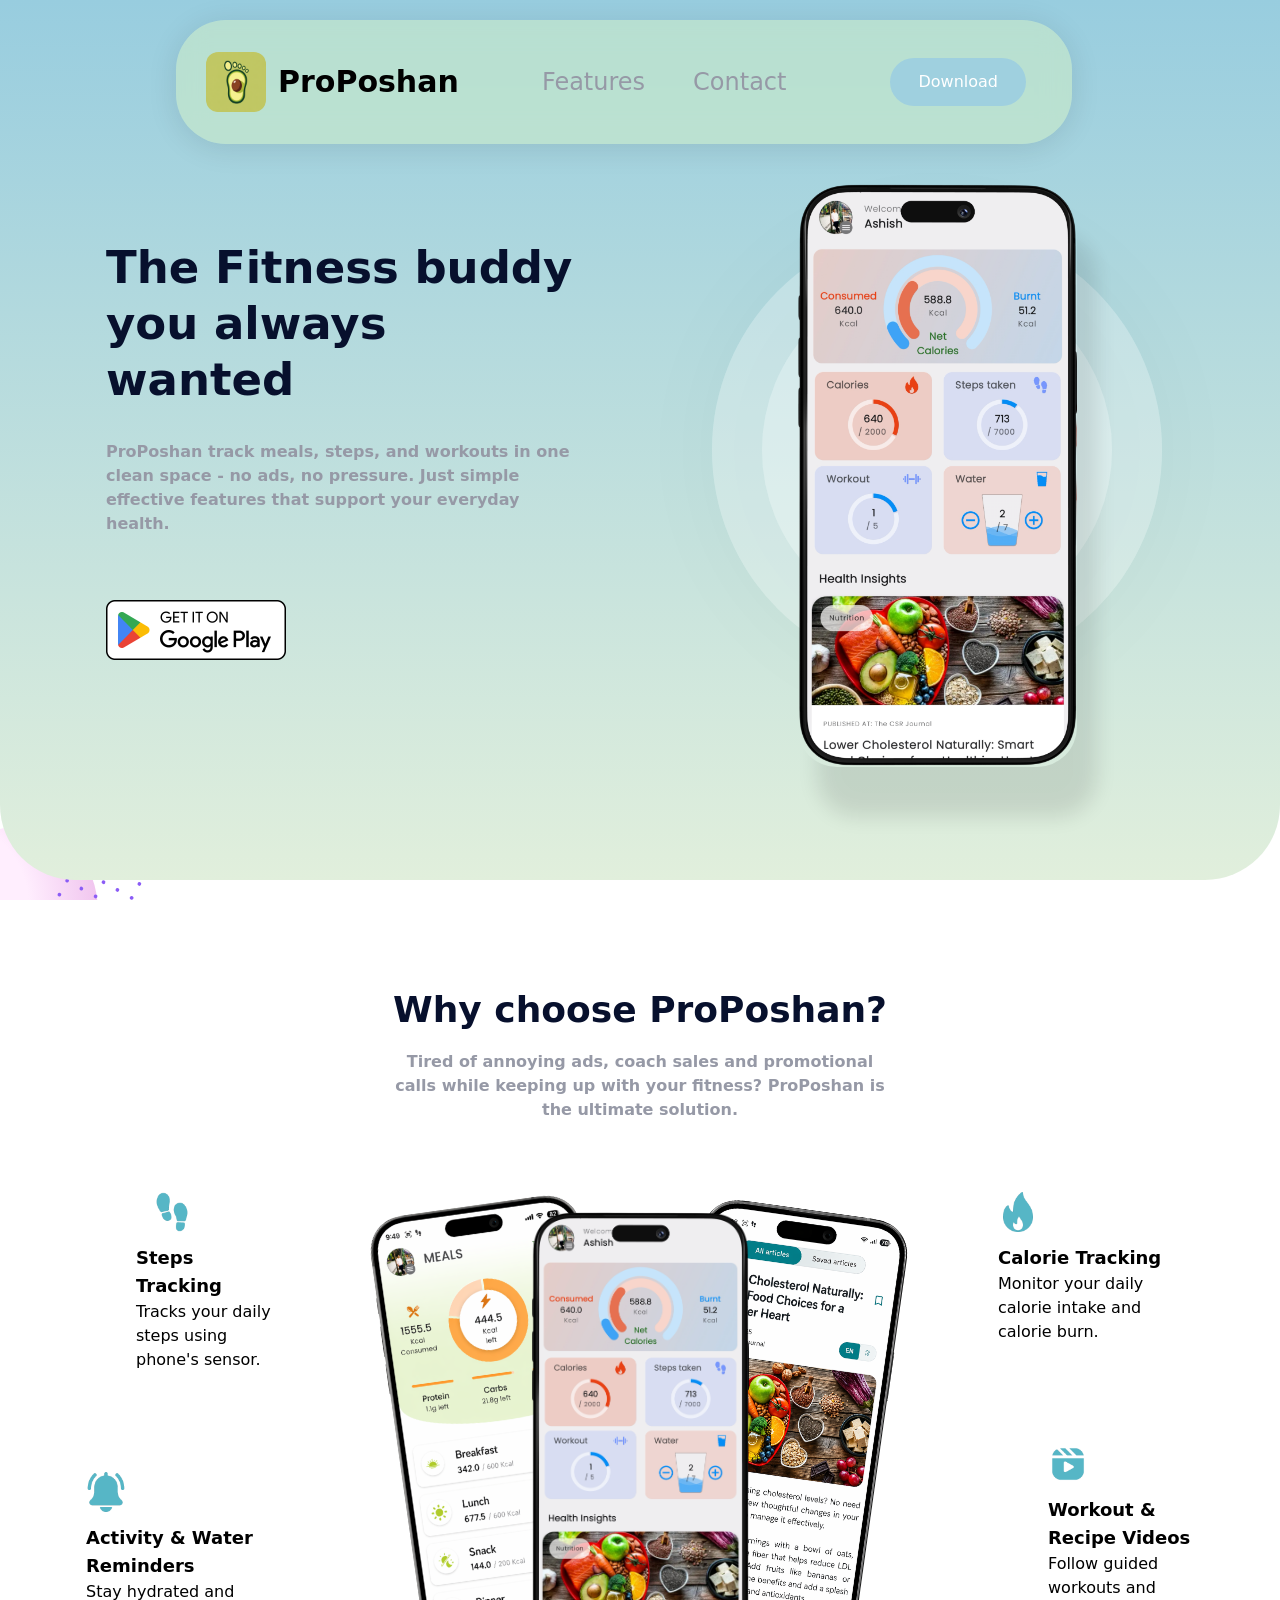
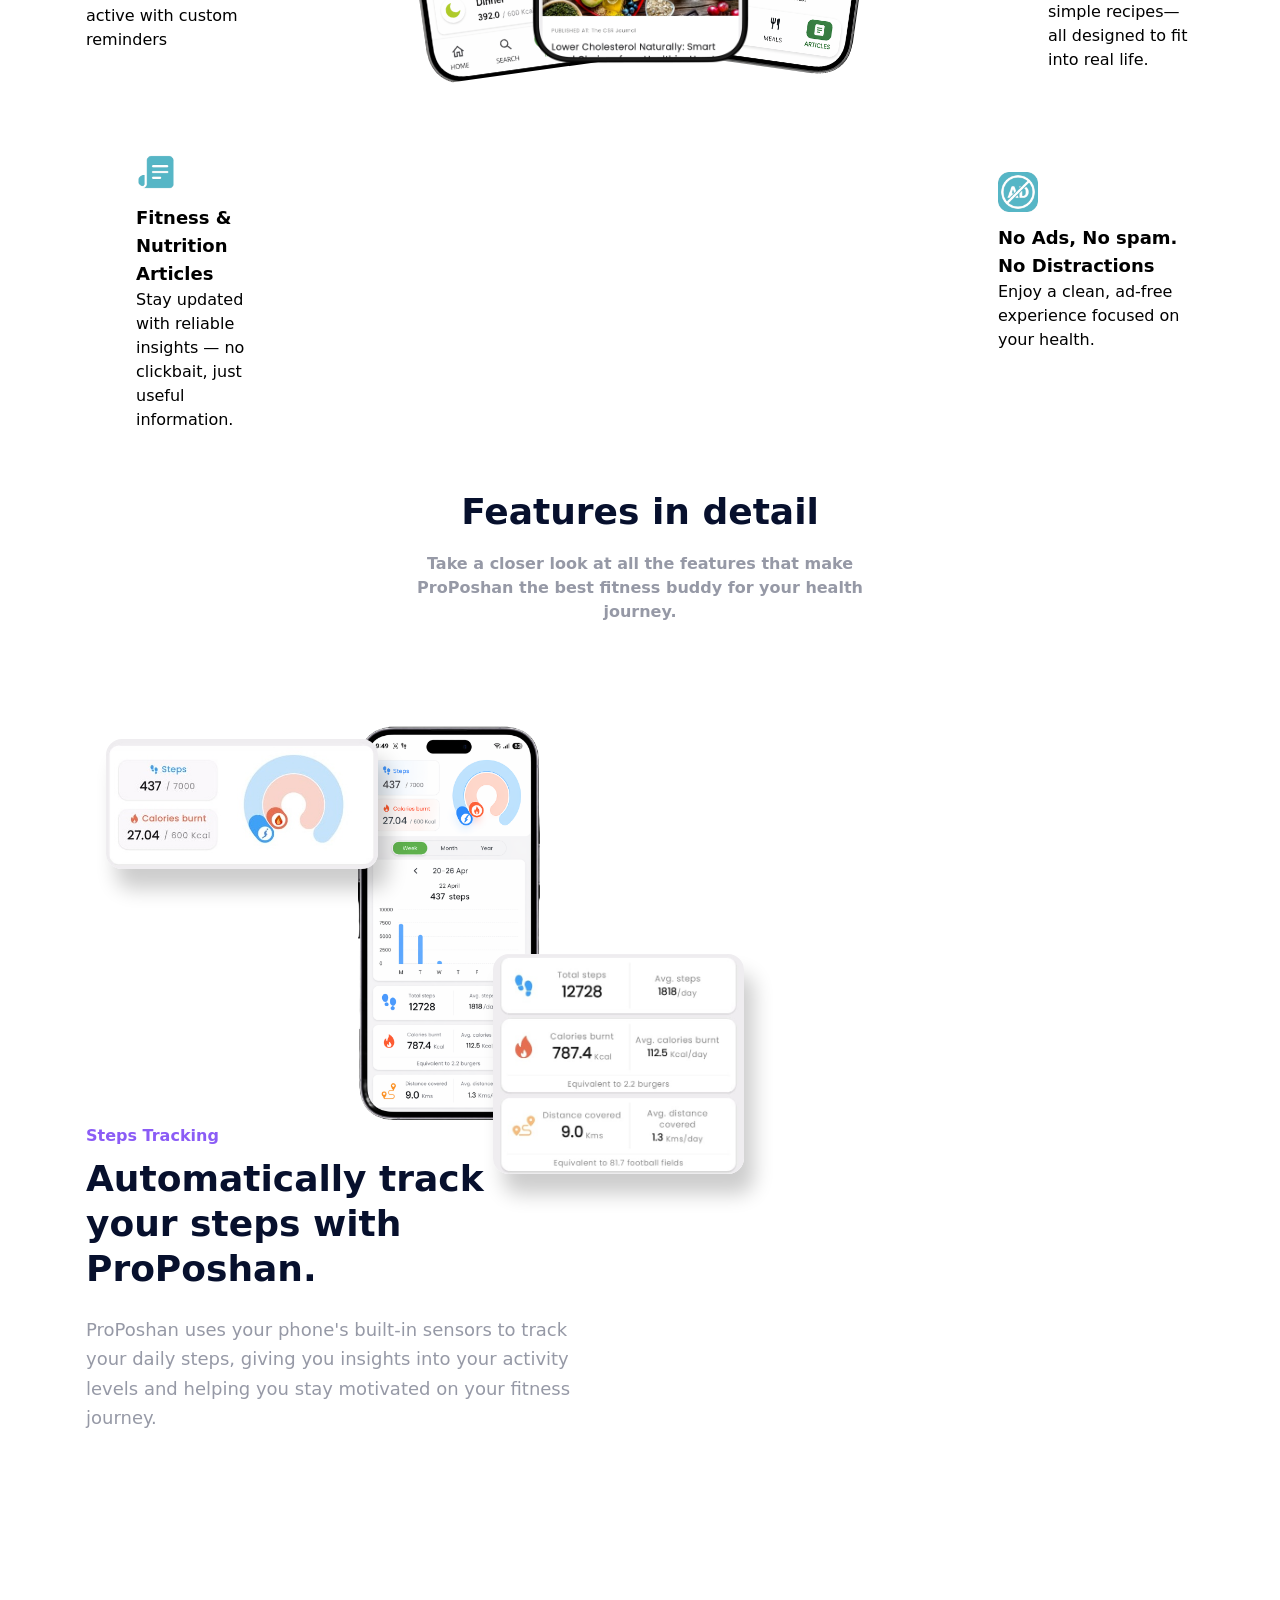
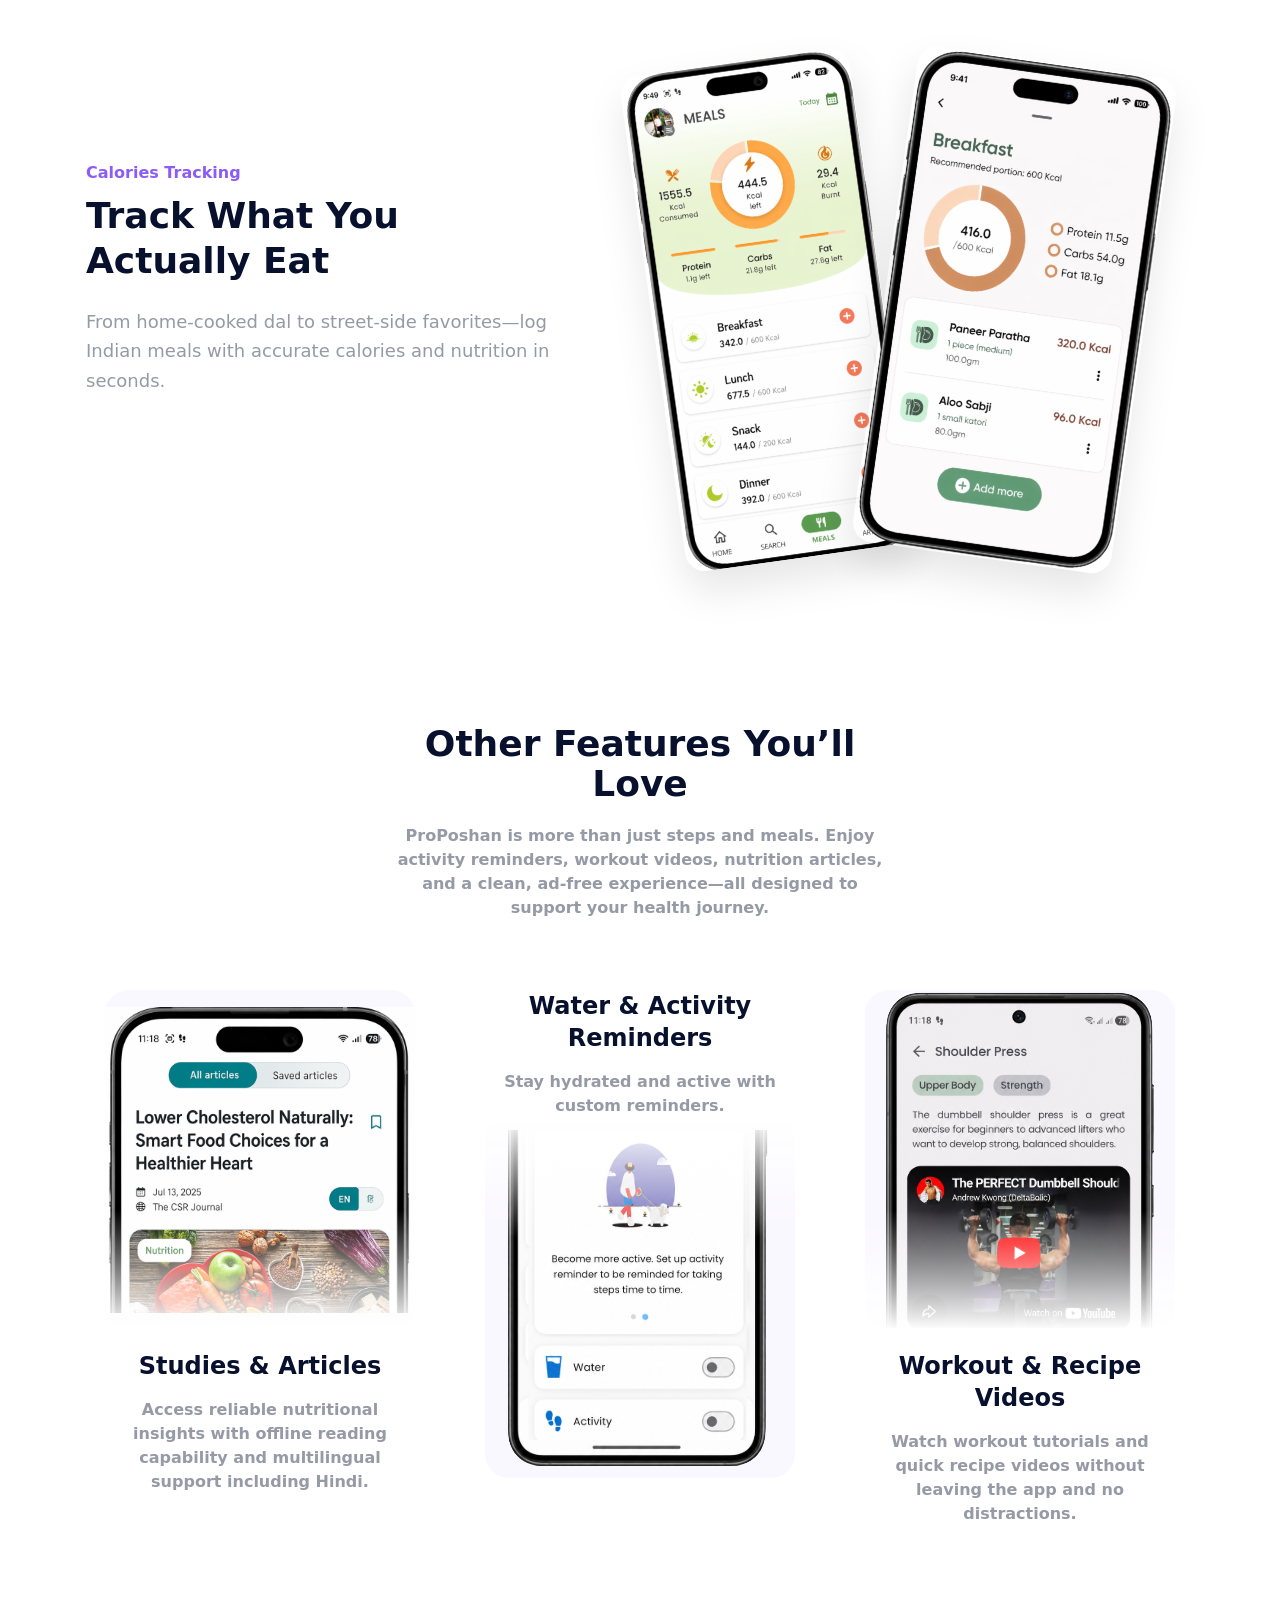
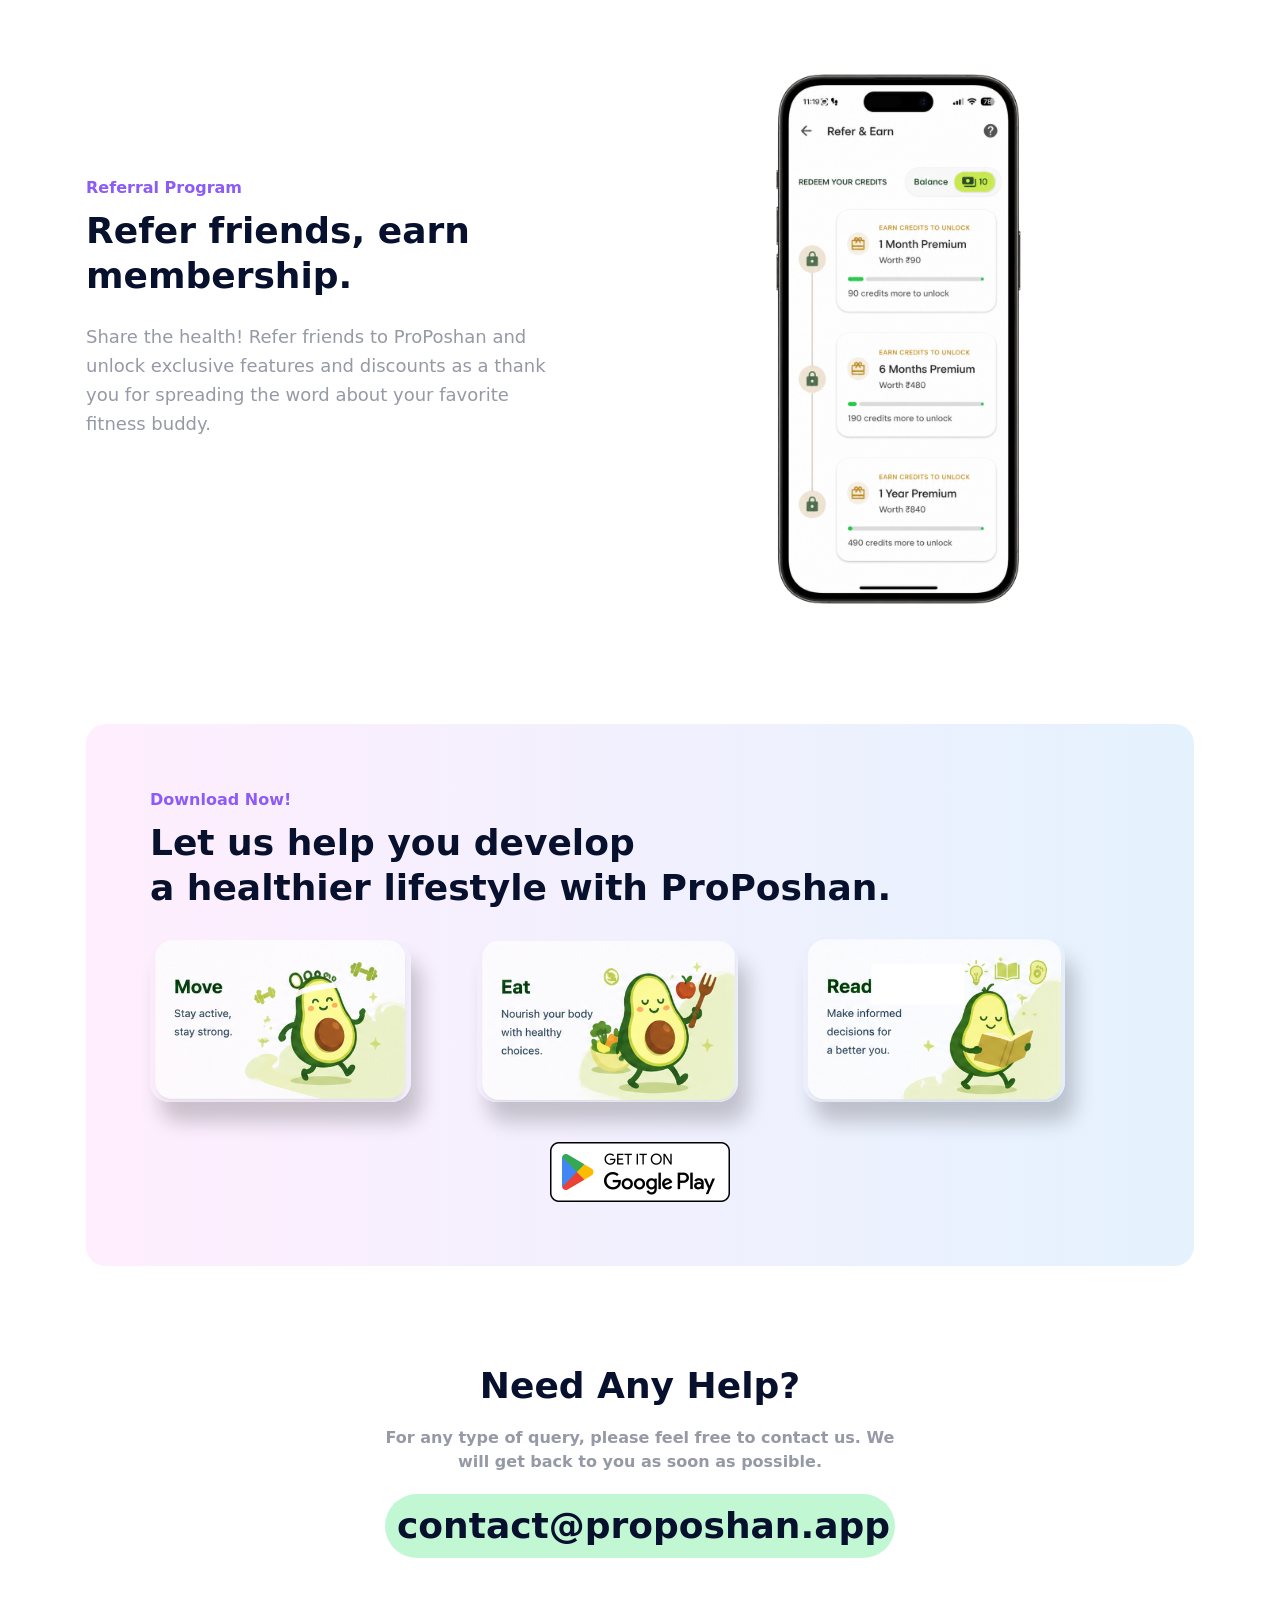
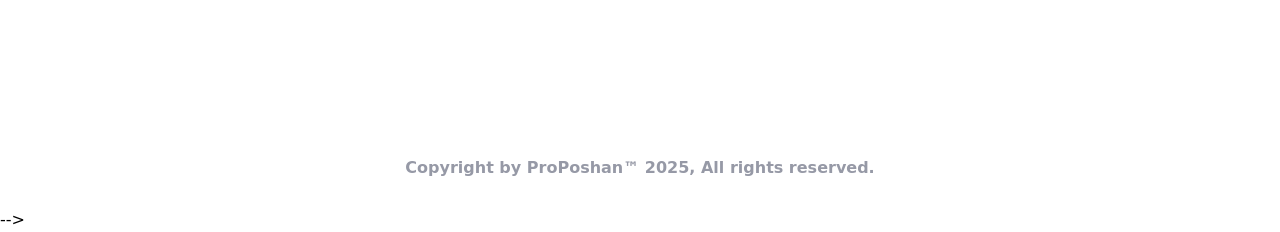
==== commit c9af1feb: "hero bg gradient change" ====
--- a/index.html
+++ b/index.html
@@ -255,13 +255,13 @@
                                         Features
                                     </a>
                                 </li>
-                                <li>
+                                <!-- <li>
                                     <a href="index.html#about"
                                         :class="scrolledFromTop ? 'py-2 lg:py-6' : 'py-2 lg:py-8' "
                                         class="flex text-2xl font-medium scroll-menu text-body-color hover:text-primary lg:inline-flex lg:ml-8 xl:ml-12">
                                         About
                                     </a>
-                                </li>
+                                </li> -->
                                 <!-- <li>
                                     <a href="index.html#pricing"
                                         :class="scrolledFromTop ? 'py-2 lg:py-6' : 'py-2 lg:py-8' "
@@ -288,8 +288,8 @@
                     </div>
                     <div class="justify-end hidden pr-16 xl:pl-20 sm:flex lg:pr-0">
                         <a href="https://play.google.com/store/apps/details?id=com.proposhan&referrer=utm_source%3Dproposhan_website"
-                            class="flex items-center justify-center py-3 text-base font-medium text-white transition-all rounded-lg px-7 hover:shadow-primary-hover"
-                            style="background-color: #73d988;">
+                            class="flex items-center justify-center py-3 text-base font-medium text-white transition-all rounded-3xl px-7 hover:shadow-primary-hover"
+                            style="background-color: #9fd0df;">
                             Download
                         </a>
                         <!-- <div>
@@ -324,7 +324,7 @@
     <!-- ===== Header end ===== -->
 
     <!-- ===== Hero Start ===== -->
-    <section id="home" style="padding-bottom:100px; background: linear-gradient(rgb(255 255 255), rgb(225 239 220)) ;border-bottom-left-radius: 75px;
+    <section id="home" style="padding-bottom:100px; background: linear-gradient(rgb(152 205 223), rgb(225 239 220)) ;border-bottom-left-radius: 75px;
     border-bottom-right-radius: 75px;">
         <div class="rounded-b-[20px] py-16 2xl pl-6 lg:pl-10">
             <div class="container" style="margin-top: 120px;">
@@ -1065,10 +1065,10 @@
     <!-- ===== Footer end ===== -->
 
     <!-- ====== Back To Top Start -->
-    <a x-show="scrolledFromTop" href="javascript:void(0)"
+    <!-- <a x-show="scrolledFromTop" href="javascript:void(0)"
         class="fixed left-auto flex items-center justify-center w-10 h-10 text-white transition rounded-lg shadow-md bg-primary bottom-8 right-8 z-999 hover:shadow-signUp back-to-top">
         <span class="w-3 h-3 border-t border-l border-white rotate-45 mt-[6px]"></span>
-    </a>
+    </a> -->
     <!-- ====== Back To Top End -->
 
     <!-- ===== JS Files ====== -->
